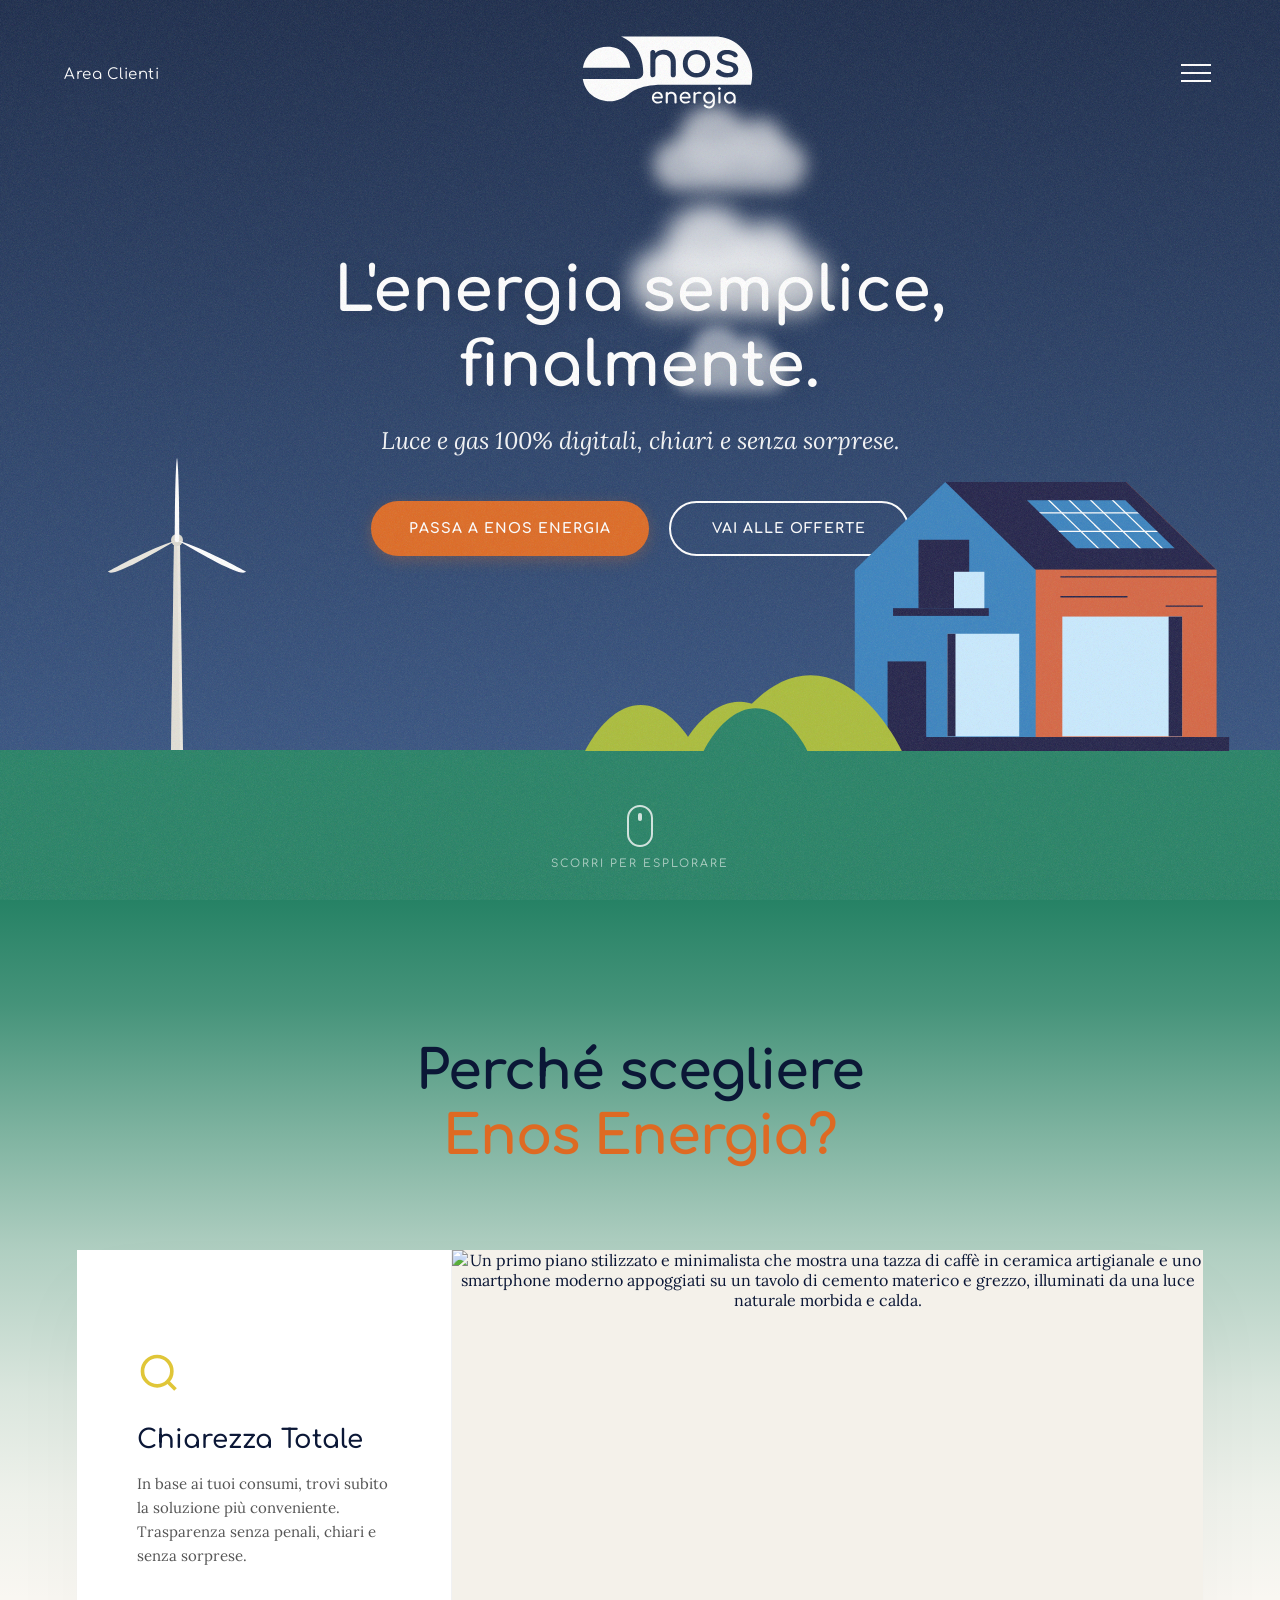
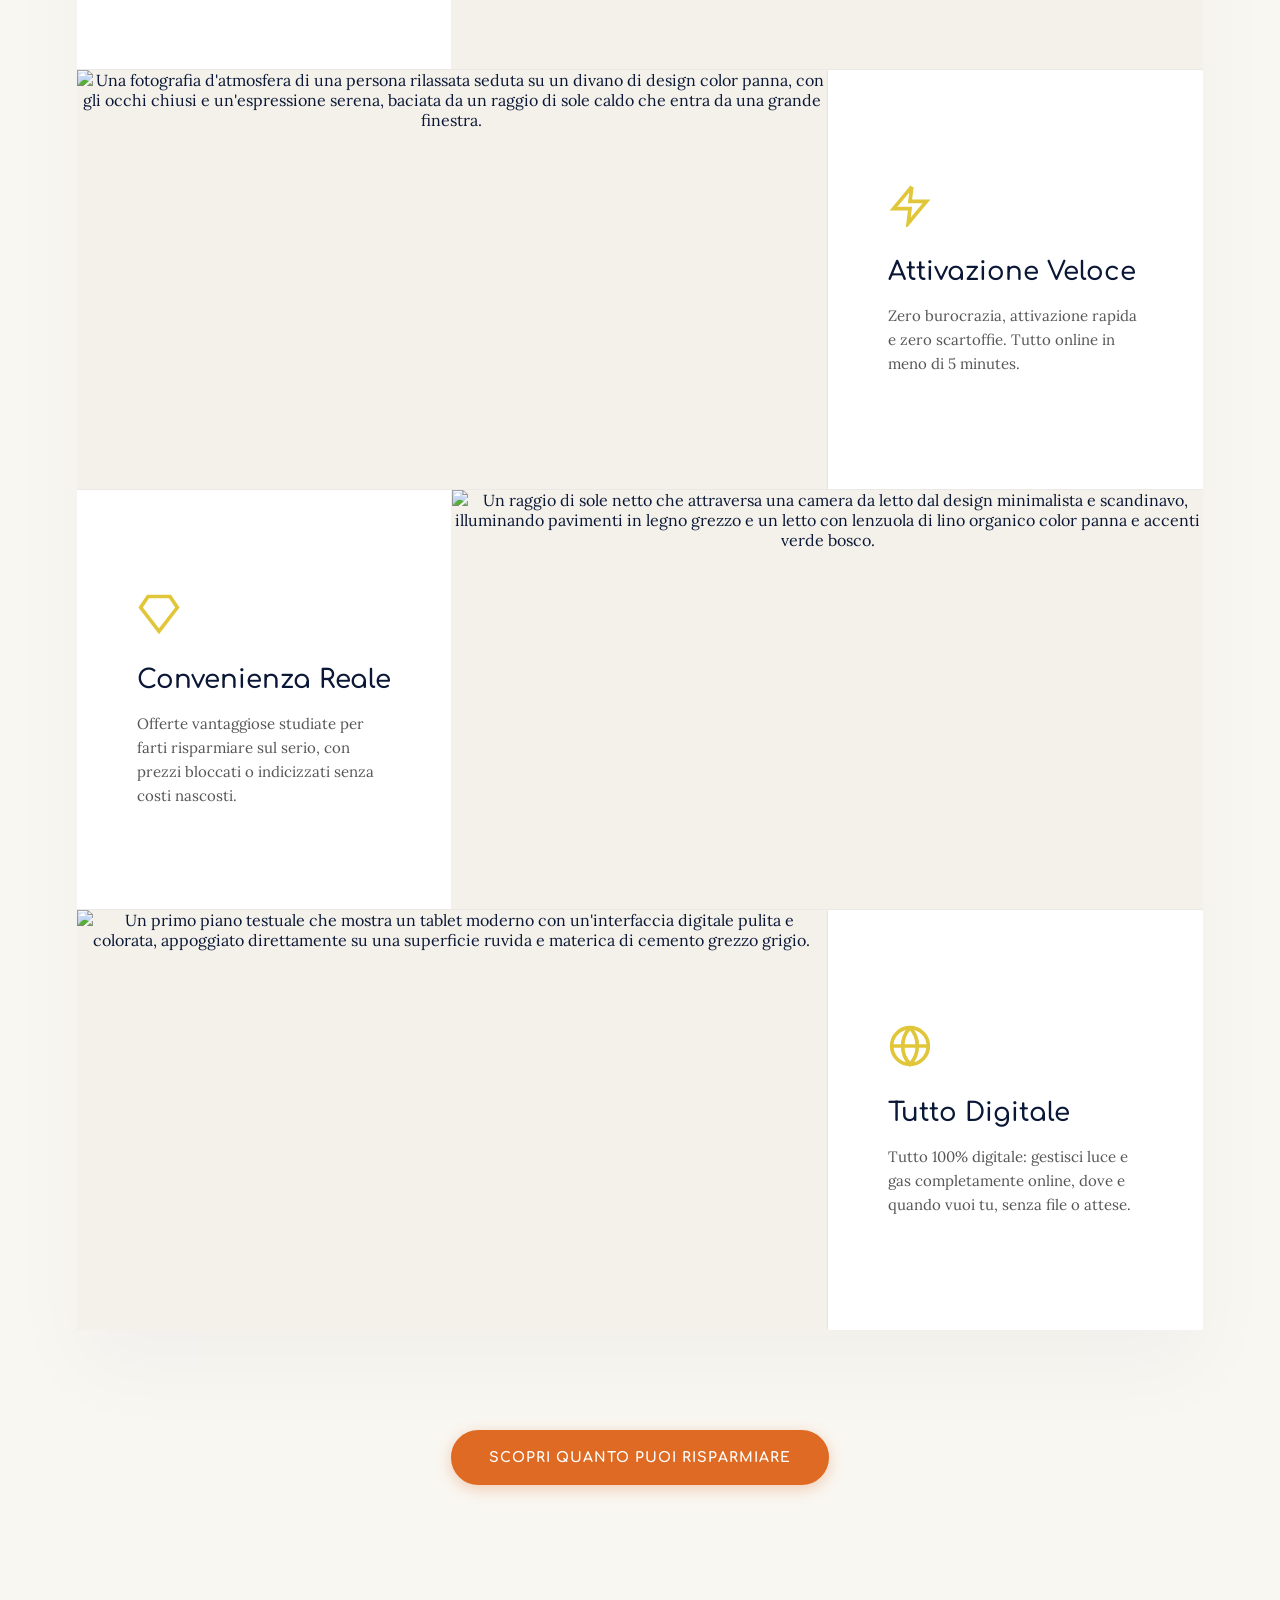
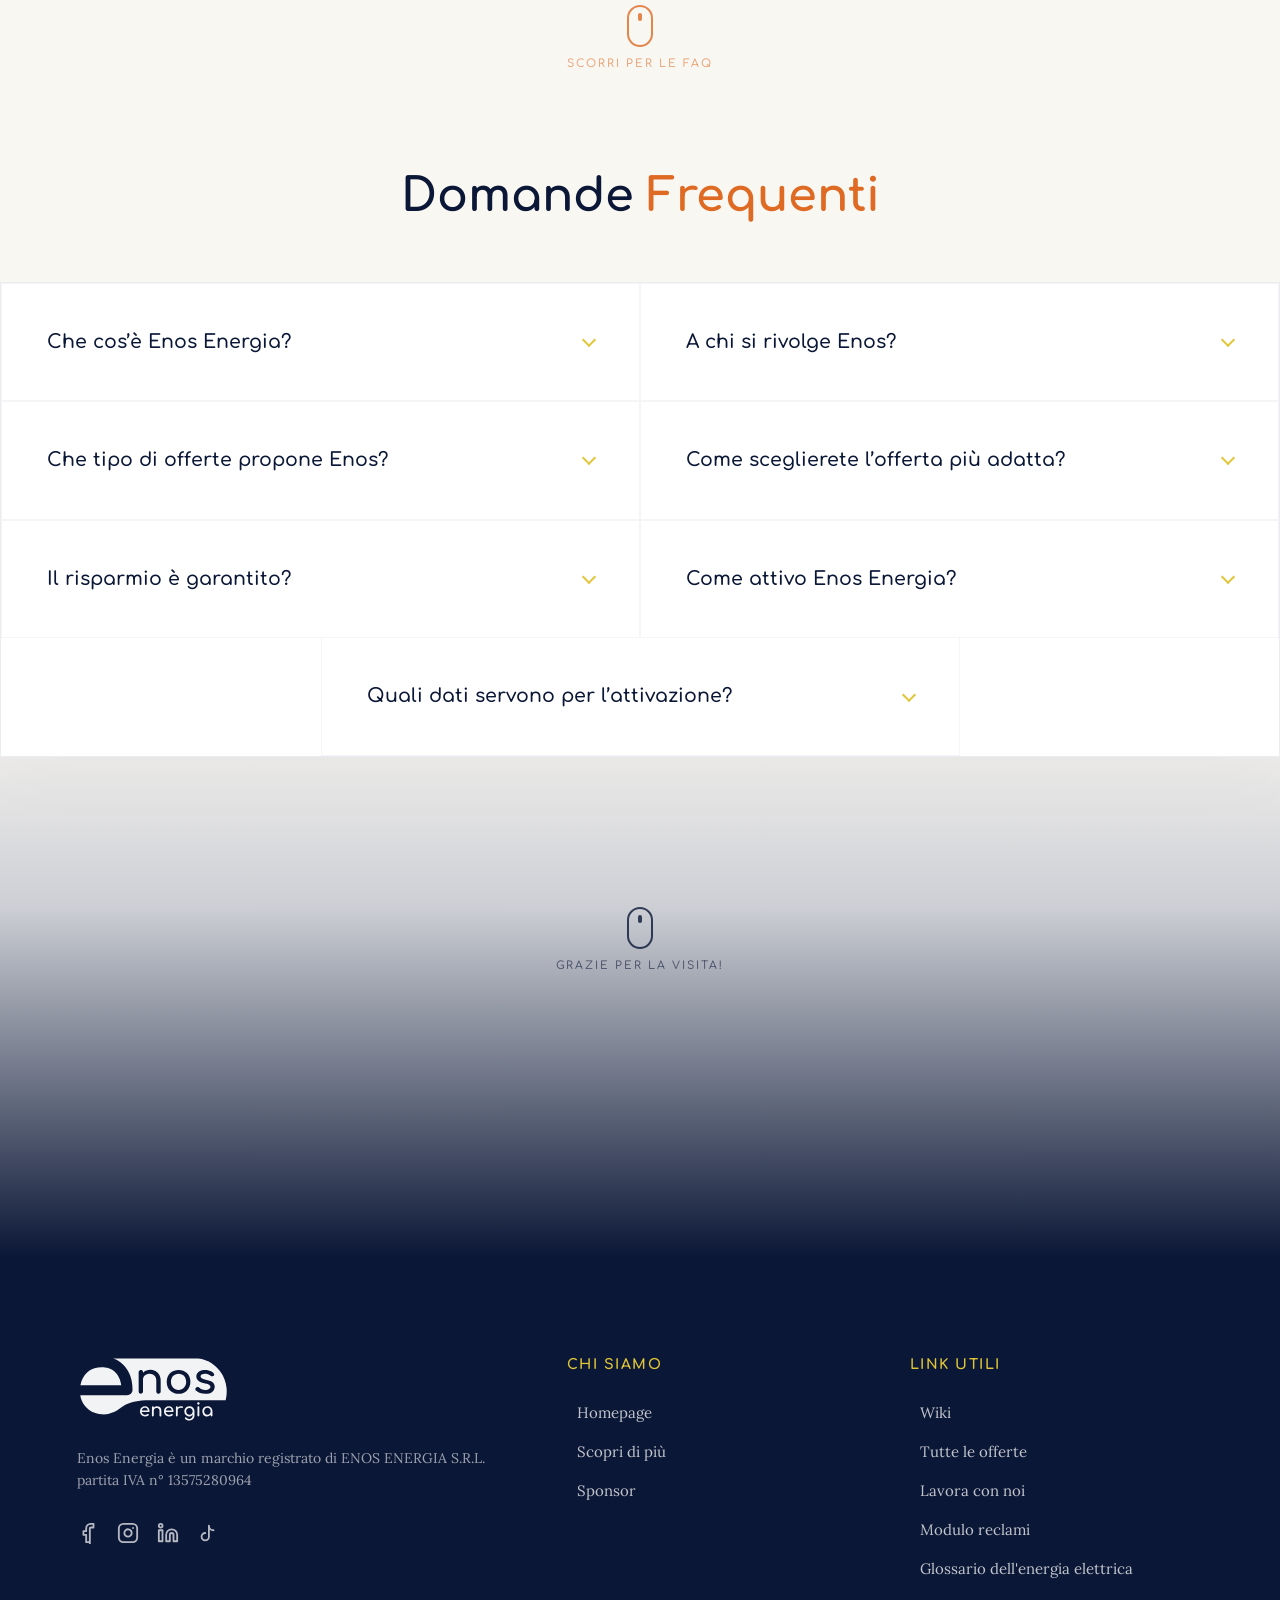
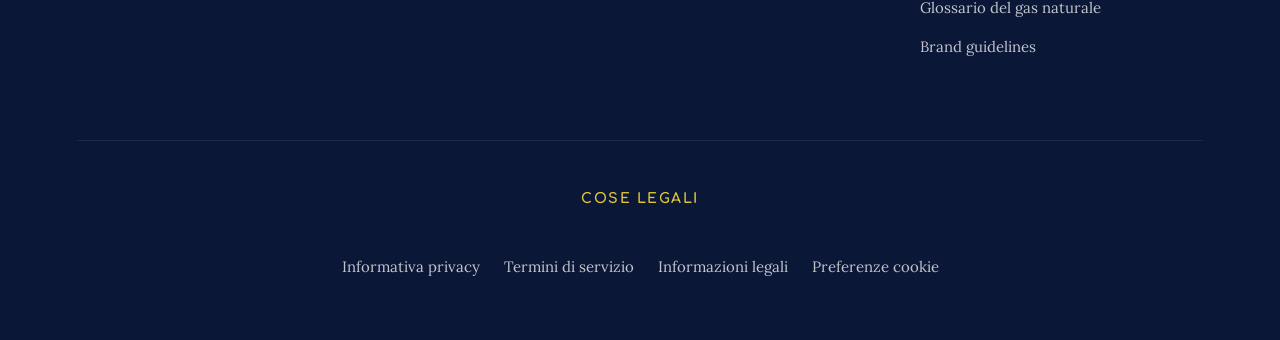
==== index.html @ d1c844a3 "Add files via upload" ====
<!DOCTYPE html>
<html lang="it">
<head>
    <meta charset="UTF-8">
    <meta name="viewport" content="width=device-width, initial-scale=1.0">
    <title>Enos Energia - Premium Redesign</title>
    <link rel="preconnect" href="https://fonts.googleapis.com">
    <link rel="preconnect" href="https://fonts.gstatic.com" crossorigin>
    <link href="https://fonts.googleapis.com/css2?family=Comfortaa:wght@400;600;700&family=Lora:ital,wght@0,400;0,500;1,400&display=swap" rel="stylesheet">
    <link rel="stylesheet" href="style.css">
</head>
<body class="is-loading">

    <div class="noise-overlay"></div>

    <div id="preloader" class="preloader-container">
        <div class="preloader-content">
            <img src="img/logo_enos.svg" alt="Enos Energia" class="preloader-logo">
            
            <div class="battery-icon">
                <div class="battery-level"></div>
            </div>
        </div>
    </div>

    <header class="main-header">
        <div class="header-left">
            <a href="#" class="area-clienti-link hover-line">Area Clienti</a>
        </div>
        
        <div class="header-center">
            <img src="img/logo_enos.svg" alt="Enos Energia" class="logo-svg">
        </div>
        
        <div class="header-right">
            <button id="open-menu-btn" class="hamburger-menu" aria-label="Apri menu">
                <span class="bar"></span>
                <span class="bar"></span>
                <span class="bar"></span>
            </button>
        </div>
    </header>

    <section class="hero-section">
    <div class="sky-background"></div>
    
    <div class="sun"></div>

    <div class="moon"></div>
    
    <div class="stars-container">
        <div class="star star-fast" style="top:12%; left:18%"></div>
        <div class="star star-slow" style="top:28%; left:45%"></div>
        <div class="star star-fast" style="top:15%; left:78%">
            <div class="star-glow"></div>
        </div>
        <div class="star style-slow" style="top:38%; left:12%"></div>
        <div class="star star-fast" style="top:22%; left:65%"></div>
        <div class="star star-slow" style="top:10%; left:88%"></div>
    </div>

    <div class="clouds-container">
        <div class="cloud cloud-1"></div>
        <div class="cloud cloud-2"></div>
        <div class="cloud cloud-3"></div>
    </div>

    <div class="hero-content">
        <h1>L'energia semplice,<br>finalmente.</h1>
        <p>Luce e gas 100% digitali, chiari e senza sorprese.</p>
        <div class="hero-cta-group">
            <a href="#passa" class="btn-cta btn-solid btn-glow">Passa a Enos energia</a>
            <a href="#offerte" class="btn-cta btn-outline">Vai alle offerte</a>
        </div>
    </div>

    <div class="wind-turbine-container">
        <svg class="wind-turbine" viewBox="0 0 100 200" xmlns="http://www.w3.org/2000/svg">
            <path d="M46 200 L48 60 L52 60 L54 200 Z" fill="#EBE8E0" />
            <path d="M48 60 L50 60 L52 200 L46 200 Z" fill="#DCD9D0" opacity="0.5" /> <circle class="turbine-light" cx="50" cy="58" r="1.5" />

            <g class="turbine-blades">
                <circle cx="50" cy="60" r="4" fill="#DCD9D0" />
                
                <path d="M48.5 60 C48.5 35, 49 10, 50 5 C51 10, 51.5 35, 51.5 60 Z" fill="#FFFFFF" />
                <path d="M50 60 C71.5 72.5, 93.5 85, 96 81 C92 79, 70 66.5, 50 60 Z" fill="#FFFFFF" />
                <path d="M50 60 C28.5 72.5, 6.5 85, 4 81 C8 79, 30 66.5, 50 60 Z" fill="#EBE8E0" /> <circle cx="50" cy="60" r="1.5" fill="#FFFFFF" />
            </g>
        </svg>
    </div>

    <div class="hero-house-container">
        <svg id="OBJECTS" class="hero-house" xmlns="http://www.w3.org/2000/svg" xmlns:xlink="http://www.w3.org/1999/xlink" version="1.1" viewBox="0 0 625.4 261.97">
            <defs>
            <style>
            .st0 {
                fill: #268265;
            }

            .st1 {
                stroke: #222249;
            }

            .st1, .st2 {
                fill: none;
                stroke-miterlimit: 10;
                stroke-width: 1.32px;
            }

            .st3 {
                fill: #d66643;
            }

            .st4 {
                fill: #3a83bf;
            }

            .st5 {
                clip-path: url(#clippath-1);
            }

            .st6 {
                fill: #abbd3a;
            }

            .st2 {
                stroke: #fff;
            }

            .st7 {
                fill: #222249;
            }

            .st8 {
                fill: #caebff;
            }

            .st9 {
                clip-path: url(#clippath);
            }
            </style>
            <clipPath id="clippath">
            <polygon class="st3" points="525.05 1.09 349.51 1.09 349.51 261.97 437.28 261.97 525.05 261.97 612.82 261.97 612.82 86.43 525.05 1.09"/>
            </clipPath>
            <clipPath id="clippath-1">
            <polygon class="st4" points="524.32 18.76 544.13 38.02 572.07 65.19 476.58 65.19 428.83 18.76 524.32 18.76"/>
            </clipPath>
        </defs>
        <g>
            <g>
            <polygon class="st3" points="525.05 1.09 349.51 1.09 349.51 261.97 437.28 261.97 525.05 261.97 612.82 261.97 612.82 86.43 525.05 1.09"/>
            <g class="st9">
                <rect class="st7" x="321.39" y="-44.34" width="319.55" height="130.27"/>
            </g>
            </g>
            <polygon class="st4" points="261.74 261.97 437.28 261.97 437.28 86.43 349.51 1.09 261.74 86.43 261.74 261.97"/>
            <g>
            <polygon class="st4" points="524.32 18.76 544.13 38.02 572.07 65.19 476.58 65.19 428.83 18.76 524.32 18.76"/>
            <g class="st5">
                <polyline class="st2" points="445.48 14.2 469.17 37.24 502.61 69.75"/>
                <polyline class="st2" points="465.39 14.2 489.09 37.24 522.52 69.75"/>
                <polyline class="st2" points="486.21 14.2 509.91 37.24 543.35 69.75"/>
                <polyline class="st2" points="507.43 14.2 531.13 37.24 564.56 69.75"/>
                <line class="st2" x1="545.2" y1="30.91" x2="425.59" y2="30.91"/>
                <line class="st2" x1="570.42" y1="48.89" x2="450.8" y2="48.89"/>
            </g>
            </g>
            <g>
            <rect class="st8 house-window" x="463.12" y="131.53" width="116.26" height="116.26"/>
            <rect class="st7" x="566.28" y="131.53" width="13.1" height="116.26"/>
            </g>
            <g>
            <rect class="st8 house-window" x="351.61" y="148.21" width="69.7" height="99.58"/>
            <rect class="st7" x="351.61" y="148.21" width="7.85" height="99.58"/>
            </g>
            <rect class="st7" x="293.59" y="175.04" width="37.44" height="86.93"/>
            <rect class="st7" x="234.86" y="248.41" width="390.14" height="13.56"/>
            <g>
            <rect class="st7" x="298.9" y="123.39" width="92.87" height="7.5"/>
            <rect class="st7" x="323.58" y="57.02" width="49.19" height="66.37"/>
            <rect class="st8 house-window" x="358.03" y="88.09" width="29.47" height="35.31"/>
            </g>
            <line class="st1" x1="461.29" y1="93.07" x2="612.82" y2="93.07"/>
            <line class="st1" x1="461.29" y1="112.3" x2="526.35" y2="112.3"/>
            <line class="st1" x1="563.36" y1="121.46" x2="599.66" y2="121.46"/>
        </g>
        <g>
            <path class="st6" d="M107.98,261.96s-20.75-44.55-53.88-44.55S0,261.97,0,261.97h107.98Z"/>
            <path class="st6" d="M207.52,261.96s-22.21-47.7-57.69-47.7-57.92,47.71-57.92,47.71h115.61Z"/>
            <path class="st6" d="M307.39,261.96s-34.18-73.39-88.76-73.39-89.12,73.4-89.12,73.4h177.88Z"/>
            <path class="st0" d="M215.77,261.96s-19.35-41.54-50.24-41.54-50.45,41.55-50.45,41.55h100.69Z"/>
        </g>
        </svg>
    </div>

    <div class="hero-green-floor">
        <div class="scroll-indicator-wrapper">
            <div class="scroll-mouse">
                <div class="scroll-wheel"></div>
            </div>
            <span class="scroll-text">Scorri per esplorare</span>
        </div>
    </div>

</section>

<section class="why-enos-section">
    <div class="fade-bg-top"></div>

    <div class="why-enos-header">
        <h2>Perché scegliere <br> <span>Enos Energia?</span></h2>
    </div>

    <div class="why-grid-wide">
        <div class="bento-row reveal-item">
            <div class="bento-card bento-text size-1rd">
                <div class="bento-icon">
                    <svg viewBox="0 0 24 24" fill="none" stroke="currentColor" stroke-width="2"><circle cx="11" cy="11" r="8"></circle><line x1="21" y1="21" x2="16.65" y2="16.65"></line></svg>
                </div>
                <h3>Chiarezza Totale</h3>
                <p>In base ai tuoi consumi, trovi subito la soluzione più conveniente. Trasparenza senza penali, chiari e senza sorprese.</p>
            </div>
            <div class="bento-card bento-image size-2rd">
                <div class="bento-img-wrapper">
                    <img src="img/foto-1.webp" alt="Un primo piano stilizzato e minimalista che mostra una tazza di caffè in ceramica artigianale e uno smartphone moderno appoggiati su un tavolo di cemento materico e grezzo, illuminati da una luce naturale morbida e calda." loading="lazy">
                </div>
            </div>
        </div>

        <div class="bento-row reveal-item">
            <div class="bento-card bento-image size-2rd">
                <div class="bento-img-wrapper">
                    <img src="img/foto-2.webp" alt="Una fotografia d'atmosfera di una persona rilassata seduta su un divano di design color panna, con gli occhi chiusi e un'espressione serena, baciata da un raggio di sole caldo che entra da una grande finestra." loading="lazy">
                </div>
            </div>
            <div class="bento-card bento-text size-1rd">
                <div class="bento-icon">
                    <svg viewBox="0 0 24 24" fill="none" stroke="currentColor" stroke-width="2"><polyline points="13 2 3 14 12 14 11 22 21 10 12 10 13 2"></polyline></svg>
                </div>
                <h3>Attivazione Veloce</h3>
                <p>Zero burocrazia, attivazione rapida e zero scartoffie. Tutto online in meno di 5 minutes.</p>
            </div>
        </div>

        <div class="bento-row reveal-item">
            <div class="bento-card bento-text size-1rd">
                <div class="bento-icon">
                    <svg viewBox="0 0 24 24" fill="none" stroke="currentColor" stroke-width="2"><path d="M6 3h12l4 6-10 13L2 9z"></path></svg>
                </div>
                <h3>Convenienza Reale</h3>
                <p>Offerte vantaggiose studiate per farti risparmiare sul serio, con prezzi bloccati o indicizzati senza costi nascosti.</p>
            </div>
            <div class="bento-card bento-image size-2rd">
                <div class="bento-img-wrapper">
                    <img src="img/foto-3.webp" alt="Un raggio di sole netto che attraversa una camera da letto dal design minimalista e scandinavo, illuminando pavimenti in legno grezzo e un letto con lenzuola di lino organico color panna e accenti verde bosco." loading="lazy">
                </div>
            </div>
        </div>

        <div class="bento-row reveal-item">
            <div class="bento-card bento-image size-2rd">
                <div class="bento-img-wrapper">
                    <img src="img/foto-4.webp" alt="Un primo piano testuale che mostra un tablet moderno con un'interfaccia digitale pulita e colorata, appoggiato direttamente su una superficie ruvida e materica di cemento grezzo grigio." loading="lazy">
                </div>
            </div>
            <div class="bento-card bento-text size-1rd">
                <div class="bento-icon">
                    <svg viewBox="0 0 24 24" fill="none" stroke="currentColor" stroke-width="2"><circle cx="12" cy="12" r="10"></circle><path d="M12 2a14.5 14.5 0 0 0 0 20 14.5 14.5 0 0 0 0-20"></path><line x1="2" y1="12" x2="22" y2="12"></line></svg>
                </div>
                <h3>Tutto Digitale</h3>
                <p>Tutto 100% digitale: gestisci luce e gas completamente online, dove e quando vuoi tu, senza file o attese.</p>
            </div>
        </div>
    </div>

    <div class="why-footer-cta animate-premium-glow-trigger">
        <div class="cta-content">
            <a href="#preventivo" class="btn-cta btn-solid btn-glow">Scopri quanto puoi risparmiare</a>
        </div>
    </div>

</section>

<section class="faq-section-wrapper">

    <div class="scroll-indicator-wrapper">
        <div class="scroll-mouse">
            <div class="scroll-wheel"></div>
        </div>
        <span class="scroll-text">Scorri per le FAQ</span>
    </div>

    <div class="fade-bg-bottom"></div>
    
    <div class="faq-header">
        <h2>Domande <span>Frequenti</span></h2>
    </div>

    <div class="faq-grid">
        
        <div class="faq-card">
            <button class="faq-trigger">Che cos’è Enos Energia?</button>
            <div class="faq-content">
                <p>Enos Energia è un fornitore di energia elettrica e gas naturale pensato per offrire un’esperienza semplice, digitale e trasparente, dall’attivazione alla bolletta.</p>
            </div>
        </div>

        <div class="faq-card">
            <button class="faq-trigger">A chi si rivolge Enos?</button>
            <div class="faq-content">
                <p>Enos è pensato per chi cerca un fornitore chiaro e accessibile, senza complessità inutili e con costi sempre comprensibili.</p>
            </div>
        </div>

        <div class="faq-card">
            <button class="faq-trigger">Che tipo di offerte propone Enos?</button>
            <div class="faq-content">
                <p>Proponiamo offerte luce e gas con condizioni chiare e senza costi nascosti, pensate per aiutarti a gestire meglio i consumi.</p>
            </div>
        </div>

        <div class="faq-card">
            <button class="faq-trigger">Come sceglierete l’offerta più adatta?</button>
            <div class="faq-content">
                <p>In base alle informazioni che inserisci e ai tuoi consumi, ti mostriamo in modo guidato l’offerta più adatta alle tue esigenze.</p>
            </div>
        </div>

        <div class="faq-card">
            <button class="faq-trigger">Il risparmio è garantito?</button>
            <div class="faq-content">
                <p>Il risparmio dipende dai consumi e dall’offerta scelta. Il nostro impegno è offrire tariffe competitive e costi sempre trasparenti.</p>
            </div>
        </div>

        <div class="faq-card">
            <button class="faq-trigger">Come attivo Enos Energia?</button>
            <div class="faq-content">
                <p>Puoi attivare Enos online in pochi passaggi: inserisci i dati essenziali, confermi l’offerta e al resto pensiamo noi.</p>
            </div>
        </div>

        <div class="faq-card">
            <button class="faq-trigger">Quali dati servono per l’attivazione?</button>
            <div class="faq-content">
                <p>Ti chiediamo solo poche informazioni presenti nella bolletta, necessarie per completare l’attivazione in modo corretto.</p>
            </div>
        </div>

    </div>

    <div class="pre-footer">
        <div class="scroll-indicator-wrapper">
            <div class="scroll-mouse">
                <div class="scroll-wheel"></div>
            </div>
            <span class="scroll-text">Grazie per la visita!</span>
        </div>
    </div>

</section>

<footer class="footer">

    <div class="footer-container">
        
        <div class="footer-top-row">
            
            <div class="footer-brand-col">
                <img src="img/logo_enos.svg" alt="Enos Energia" class="footer-logo-white">
                <p class="footer-brand-text">
                    Enos Energia è un marchio registrato di ENOS ENERGIA S.R.L.<br>
                    partita IVA n° 13575280964
                </p>
                <div class="footer-socials">
                    <a href="#" class="social-icon-link" aria-label="Facebook">
                        <svg viewBox="0 0 24 24" fill="none" stroke="currentColor" stroke-width="2" stroke-linecap="round" stroke-linejoin="round"><path d="M18 2h-3a5 5 0 0 0-5 5v3H7v4h3v8h4v8h3l1-4h-4V7a1 1 0 0 1 1-1h3z"></path></svg>
                    </a>
                    <a href="#" class="social-icon-link" aria-label="Instagram">
                        <svg viewBox="0 0 24 24" fill="none" stroke="currentColor" stroke-width="2" stroke-linecap="round" stroke-linejoin="round"><rect x="2" y="2" width="20" height="20" rx="5" ry="5"></rect><path d="M16 11.37A4 4 0 1 1 12.63 8 4 4 0 0 1 16 11.37z"></path><line x1="17.5" y1="6.5" x2="17.51" y2="6.5"></line></svg>
                    </a>
                    <a href="#" class="social-icon-link" aria-label="LinkedIn">
                        <svg viewBox="0 0 24 24" fill="none" stroke="currentColor" stroke-width="2" stroke-linecap="round" stroke-linejoin="round"><path d="M16 8a6 6 0 0 1 6 6v7h-4v-7a2 2 0 0 0-2-2 2 2 0 0 0-2 2v7h-4v-7a6 6 0 0 1 6-6z"></path><rect x="2" y="9" width="4" height="12"></rect><circle cx="4" cy="4" r="2"></circle></svg>
                    </a>
                    <a href="#" class="social-icon-link" aria-label="TikTok">
                        <svg viewBox="0 0 24 24" fill="none" stroke="currentColor" stroke-width="2" stroke-linecap="round" stroke-linejoin="round"><path d="M9 12a4 4 0 1 0 4 4V4a5 5 0 0 0 5 5"></path></svg>
                    </a>
                </div>
            </div>
            
            <div class="footer-nav-col">
                <h4 class="footer-heading">Chi siamo</h4>
                <ul class="footer-links-list">
                    <li><a href="#" class="footer-nav-link">Homepage</a></li>
                    <li><a href="#" class="footer-nav-link">Scopri di più</a></li>
                    <li><a href="#sponsor" class="footer-nav-link">Sponsor</a></li>
                </ul>
            </div>

            <div class="footer-nav-col">
                <h4 class="footer-heading">Link utili</h4>
                <ul class="footer-links-list">
                    <li><a href="#wiki" class="footer-nav-link">Wiki</a></li>
                    <li><a href="#offerte" class="footer-nav-link">Tutte le offerte</a></li>
                    <li><a href="#lavora-con-noi" class="footer-nav-link">Lavora con noi</a></li>
                    <li><a href="#reclami" class="footer-nav-link">Modulo reclami</a></li>
                    <li><a href="#glossario-luce" class="footer-nav-link">Glossario dell'energia elettrica</a></li>
                    <li><a href="#glossario-gas" class="footer-nav-link">Glossario del gas naturale</a></li>
                    <li><a href="#brand-guidelines" class="footer-nav-link">Brand guidelines</a></li>
                </ul>
            </div>

        </div>
        
        <div class="footer-bottom-row">
            <div class="footer-legal-col">
                <h4 class="footer-heading">Cose legali</h4>
                <div class="footer-legal-links">
                    <a href="#privacy" class="footer-nav-link">Informativa privacy</a>
                    <a href="#termini" class="footer-nav-link">Termini di servizio</a>
                    <a href="#legali" class="footer-nav-link">Informazioni legali</a>
                    <a href="#cookie" class="footer-nav-link">Preferenze cookie</a>
                </div>
            </div>
        </div>

    </div>
</footer>

<script>
    // =========================================
    // 1. LOGICA PRELOADER
    // =========================================
    window.addEventListener("load", function() {
        setTimeout(function() {
            const preloader = document.getElementById("preloader");
            
            if (preloader) {
                preloader.classList.add("preloader-hidden");
                
                setTimeout(function() {
                    preloader.style.display = "none";
                    
                    const overlayMenu = document.getElementById("fullscreen-menu");
                    if (!overlayMenu.classList.contains("active")) {
                        document.body.classList.remove("is-loading");
                        document.body.style.overflow = "auto";
                    }
                }, 800); 
            }
        }, 1500); 
    });

    // =========================================
    // 2. LOGICA MENU HAMBURGER E OVERLAY
    // =========================================
    document.addEventListener("DOMContentLoaded", function() {
        const openBtn = document.getElementById("open-menu-btn");
        const closeBtn = document.getElementById("close-menu-btn");
        const overlayMenu = document.getElementById("fullscreen-menu");

        if (openBtn && closeBtn && overlayMenu) {
            openBtn.addEventListener("click", function() {
                overlayMenu.classList.add("active");
                document.body.style.overflow = "hidden";
            });

            closeBtn.addEventListener("click", function() {
                overlayMenu.classList.remove("active");
                document.body.style.overflow = "auto";
            });
        }
    });

// =========================================
// 3. LOGICA CUSTOM CURSOR
// =========================================
document.addEventListener("DOMContentLoaded", function() {
    const cursor = document.getElementById("custom-cursor");
    
    if (cursor) {
        document.addEventListener("mousemove", function(e) {
            if (document.body.classList.contains("is-loading")) {
                cursor.style.opacity = "0";
                return;
            }

            cursor.style.left = e.clientX + "px";
            cursor.style.top = e.clientY + "px";
            
            if (e.clientX >= window.innerWidth - 30) {
                cursor.style.opacity = "0";
                document.body.style.cursor = "auto";
            } else {
                cursor.style.opacity = "1";
                document.body.style.cursor = "none";
            }
        });
    }
});
// =========================================
// 4. SCROLL-TELLING INTERSECTION OBSERVER
// =========================================
document.addEventListener("DOMContentLoaded", function() {
    const revealRows = document.querySelectorAll('.reveal-item');
    
    const observerOptions = {
        root: null,
        rootMargin: "0px 0px -80px 0px", 
        threshold: 0.01
    };
    
    const rowObserver = new IntersectionObserver((entries, observer) => {
        entries.forEach(entry => {
            if (entry.isIntersecting) {
                entry.target.classList.add('is-visible');
                observer.unobserve(entry.target);
            }
        });
    }, observerOptions);
    
    revealRows.forEach(row => {
        rowObserver.observe(row);
    });
});

// =========================================
// 5. LOGICA INTERATTIVA FAQ BENTO SQUARES
// =========================================
document.addEventListener("DOMContentLoaded", function() {
    const faqCards = document.querySelectorAll('.faq-card');

    faqCards.forEach(card => {
        const trigger = card.querySelector('.faq-trigger');
        const content = card.querySelector('.faq-content');

        trigger.addEventListener('click', function() {
            const isActive = card.classList.contains('active');

            faqCards.forEach(otherCard => {
                if (otherCard !== card && otherCard.classList.contains('active')) {
                    otherCard.classList.remove('active');
                    otherCard.querySelector('.faq-content').style.maxHeight = null;
                }
            });

            if (isActive) {
                card.classList.remove('active');
                content.style.maxHeight = null;
            } else {
                card.classList.add('active');
                content.style.maxHeight = content.scrollHeight + "px";
            }
        });
    });
});

// =========================================
// 6. LOGICA STICKY MENU
// =========================================
document.addEventListener("DOMContentLoaded", function() {
    const header = document.querySelector('.main-header');
    const hero = document.querySelector('.hero-section');
    
    if (header && hero) {
        window.addEventListener('scroll', function() {
            const heroHeight = hero.offsetHeight;
            
            if (window.scrollY >= heroHeight) {
                header.classList.add('is-sticky');
            } else {
                header.classList.remove('is-sticky');
            }
        });
    }
});

</script>

<div id="fullscreen-menu" class="overlay-menu">
    <div class="overlay-header">
        <img src="img/logo_enos.svg" alt="Enos Energia" class="overlay-logo">
        <button id="close-menu-btn" class="close-btn" aria-label="Chiudi menu">&times;</button>
    </div>

    <div class="overlay-content">
        <div class="overlay-left">
            <nav class="main-nav">
                <a href="#chi-siamo" class="hover-line">Chi siamo</a>
                <a href="#contatti" class="hover-line">Contatti</a>
                <a href="#blog" class="hover-line">Blog</a>
                <a href="#area-clienti" class="hover-line">Area Clienti</a>
            </nav>
        </div>

        <div class="overlay-right">
            <nav class="secondary-nav">
                <a href="#sponsor" class="hover-line-right">Sponsor</a>
                <a href="#link-utili" class="hover-line-right">Link utili</a>
                <a href="#wiki" class="hover-line-right">Wiki</a>
                <a href="#offerte" class="hover-line-right">Tutte le offerte</a>
                <a href="#lavora-con-noi" class="hover-line-right">Lavora con noi</a>
                <a href="#reclami" class="hover-line-right">Modulo reclami</a>
                <a href="#glossario-luce" class="hover-line-right">Glossario energia elettrica</a>
                <a href="#glossario-gas" class="hover-line-right">Glossario gas naturale</a>
                <a href="#brand-guidelines" class="hover-line-right">Brand guidelines</a>
            </nav>
        </div>
    </div>

    <div class="overlay-footer">
        <div class="hero-cta-group">
            <a href="#passa" class="btn-cta btn-solid btn-glow">Passa a Enos energia</a>
            <a href="#offerte" class="btn-cta btn-outline">Vai alle offerte</a>
        </div>
    </div>
</div>

<div id="custom-cursor"></div>

</body>
</html>
---- style.css ----
/* =========================================
   VARIABILI E RESET
   ========================================= */
:root {
    --bg-cream: #F9F7F2;
    --brand-green: #268265;
    --premium-navy: #0B1736;
    --premium-orange: #DE6A23; /* Usato per il tasto solido ad alta attenzione */
    --premium-gold: #E0C638;
    --white: #FFFFFF;
    
    /* Nuova impostazione tipografica intelligente */
    --font-heading: 'Comfortaa', sans-serif;
    --font-body: 'Lora', serif;
}

* {
    margin: 0;
    padding: 0;
    box-sizing: border-box;
}

body {
    font-family: var(--font-body);
    background-color: var(--bg-cream);
    color: var(--premium-navy);
    -webkit-font-smoothing: antialiased;
}

/* =========================================
   HEADER OVERLAY
   ========================================= */

.main-header {
    position: absolute;
    top: 0;
    left: 0;
    width: 100%;
    padding: 35px 5%;
    display: flex;
    justify-content: space-between;
    align-items: center;
    z-index: 100;
    transition: padding 0.3s ease, background-color 0.3s ease;
}

.main-header.is-sticky {
    position: fixed;
    top: 0;
    left: 0;
    width: 100%;
    padding: 18px 5%;
    background-color: rgba(11, 23, 54, 0.75);
    backdrop-filter: blur(12px);
    -webkit-backdrop-filter: blur(12px);
    border-bottom: 1px solid var(--premium-gold); 
    box-shadow: 0 10px 30px rgba(11, 23, 54, 0.25);
    z-index: 150;
    animation: headerSlideDown 0.4s cubic-bezier(0.25, 0.8, 0.25, 1) forwards;
}

.is-sticky .logo-svg{
    height: 40px;
}

@keyframes headerSlideDown {
    from { transform: translateY(-100%); }
    to { transform: translateY(0); }
}

.area-clienti-link {
    font-family: var(--font-heading);
    color: var(--white);
    text-decoration: none;
    font-size: 15px;
    font-weight: 400;
    letter-spacing: 0.5px;
    position: relative;
    padding-bottom: 5px;
}

.hover-line::after {
    content: '';
    position: absolute;
    width: 0;
    height: 1px;
    bottom: 0;
    left: 0;
    background-color: var(--premium-gold);
    transition: width 0.3s ease-in-out;
}

.hover-line:hover::after {
    width: 100%;
}

.logo-svg {
    height: 75px;
    width: auto;
    display: block;
}

.hamburger-menu {
    background: transparent;
    border: none;
    cursor: pointer;
    display: flex;
    flex-direction: column;
    gap: 6px;
    padding: 5px;
}

.hamburger-menu .bar {
    width: 30px;
    height: 2px;
    background-color: var(--white);
    transition: all 0.3s ease;
}

.hamburger-menu:hover .bar {
    background-color: var(--premium-gold);
}

/* =========================================
   HERO SECTION
   ========================================= */
.hero-section {
    position: relative;
    width: 100%;
    height: 100vh;
    display: flex;
    flex-direction: column;
    justify-content: center;
    align-items: center;
    overflow: hidden;
    background: linear-gradient(180deg, #1A2A4A 0%, #3B5A8A 100%); 
}

.hero-content {
    position: relative;
    z-index: 10;
    text-align: center;
    color: var(--white);
    max-width: 750px;
    padding: 0 20px;
    margin-top: -10vh;
}

.hero-content h1 {
    font-family: var(--font-heading);
    font-weight: 700;
    font-size: clamp(36px, 5vw, 62px);
    line-height: 1.2;
    margin-bottom: 22px;
    text-shadow: 0 4px 20px rgba(0,0,0,0.15);
}

.hero-content p {
    font-family: var(--font-body);
    font-style: italic;
    font-size: clamp(18px, 2vw, 24px);
    font-weight: 400;
    margin-bottom: 45px;
    opacity: 0.95;
}

/* =========================================
   GESTIONE DOPPIO PULSANTE (CTA GROUP)
   ========================================= */
.hero-cta-group {
    display: flex;
    gap: 20px;
    justify-content: center;
    align-items: center;
    flex-wrap: wrap;
}

.btn-cta {
    font-family: var(--font-heading);
    font-weight: 700;
    font-size: 14px;
    padding: 18px 36px;
    border-radius: 50px;
    text-decoration: none;
    text-transform: uppercase;
    letter-spacing: 1px;
    transition: all 0.3s cubic-bezier(0.25, 0.8, 0.25, 1);
    display: inline-block;
    text-align: center;
    min-width: 240px;
}

.btn-solid {
    background-color: var(--premium-orange);
    color: var(--white);
    border: 2px solid var(--premium-orange);
    box-shadow: 0 4px 15px rgba(222, 106, 35, 0.3);
}

.btn-solid:hover {
    background-color: transparent;
    color: var(--white);
    border-color: var(--white);
    box-shadow: none;
}

.btn-glow {
    animation: premiumGlow 3.5s infinite ease-in-out;
}

@keyframes premiumGlow {
    0% { box-shadow: 0 0 10px rgba(222, 106, 35, 0.3); transform: scale(1); }
    50% { box-shadow: 0 0 25px rgba(222, 106, 35, 0.6); transform: scale(1.03); }
    100% { box-shadow: 0 0 10px rgba(222, 106, 35, 0.3); transform: scale(1); }
}

/* Tasto 2: Solo Outline (Secondary) */
.btn-outline {
    background-color: transparent;
    color: var(--white);
    border: 2px solid var(--white);
    backdrop-filter: blur(5px);
}

.btn-outline:hover {
    background-color: var(--white);
    color: var(--premium-navy);
}

/* =========================================
   ASSETS E TRANSIZIONI
   ========================================= */
.hero-house {
    position: absolute;
    bottom: 150px;
    right: 6%;
    height: clamp(200px, 30vh, 320px);
    width: auto;
    z-index: 5;
}

.hero-green-floor {
    position: absolute;
    bottom: 0;
    left: 0;
    width: 100%;
    height: 150px;
    background-color: var(--brand-green);
    z-index: 2;
}

/* =========================================
   OVERLAY MENU FULLSCREEN (EFFETTO WOW)
   ========================================= */
.overlay-menu {
    position: fixed;
    top: 0;
    left: 0;
    width: 100%;
    height: 100vh;
    background-color: var(--premium-navy);
    color: var(--white);
    z-index: 1000;
    display: flex;
    flex-direction: column;
    padding: 35px 5%;
    visibility: hidden;
    clip-path: circle(0px at calc(100% - 5%) 50px);
    transition: clip-path 0.7s cubic-bezier(0.7, 0, 0.2, 1), visibility 0.7s;
}

.overlay-menu.active {
    visibility: visible;
    /* Si espande fino a coprire il 150% dello schermo per sicurezza */
    clip-path: circle(150% at calc(100% - 5%) 50px);
    transition: clip-path 0.7s cubic-bezier(0.7, 0, 0.2, 1);
}

.overlay-header {
    display: flex;
    justify-content: space-between;
    align-items: center;
    width: 100%;
    position: relative;
}

.overlay-logo {
    height: 75px;
    position: absolute;
    left: 50%;
    transform: translateX(-50%);
    opacity: 0;
    transition: opacity 0.5s ease 0.2s;
}

.overlay-menu.active .overlay-logo {
    opacity: 1;
}

.close-btn {
    background: transparent;
    border: none;
    color: var(--white);
    font-size: 45px;
    cursor: pointer;
    line-height: 1;
    margin-left: auto;
    transition: color 0.3s ease, transform 0.3s ease;
}

.close-btn:hover {
    color: var(--premium-gold);
    transform: rotate(90deg);
}

.overlay-content {
    flex-grow: 1;
    display: flex;
    justify-content: space-between;
    align-items: center;
    max-width: 1200px;
    margin: 0 auto;
    width: 100%;
    gap: 50px;
}

/* --- ANIMAZIONI A CASCATA (STAGGERED SLIDE UP) --- */
.main-nav a, 
.secondary-nav a, 
.overlay-footer { 
    opacity: 0;
    transform: translateY(40px);
    transition: opacity 0.4s ease, transform 0.4s cubic-bezier(0.25, 0.8, 0.25, 1);
}

.overlay-menu.active .main-nav a, 
.overlay-menu.active .secondary-nav a,
.overlay-menu.active .overlay-footer {
    opacity: 1;
    transform: translateY(0);
}

/* --- COLONNA SINISTRA E HOVER GIALLO --- */
.overlay-left { flex: 1; }

.main-nav {
    display: flex;
    flex-direction: column;
    gap: 30px;
}

.main-nav a {
    font-family: var(--font-heading);
    font-size: clamp(40px, 5vw, 64px);
    color: var(--white);
    text-decoration: none;
    font-weight: 700;
    width: fit-content;
}

.main-nav a:hover {
    color: var(--premium-gold);
    transform: translateX(15px) !important;
}

/* --- COLONNA DESTRA E HOVER LINEETTA --- */
.overlay-right {
    flex: 1;
    display: flex;
    justify-content: flex-end;
}

.secondary-nav {
    display: flex;
    flex-direction: column;
    gap: 15px;
    text-align: right;
}

.secondary-nav a {
    font-family: var(--font-body);
    font-size: 18px;
    color: rgba(255, 255, 255, 0.7);
    text-decoration: none;
    position: relative;
    padding-bottom: 5px;
    width: fit-content;
    margin-left: auto;
}

.hover-line-right::after {
    content: '';
    position: absolute;
    width: 0;
    height: 1px;
    bottom: 0;
    right: 0;
    background-color: var(--premium-gold);
    transition: width 0.3s ease-in-out;
}

.secondary-nav a:hover {
    color: var(--white);
}

.secondary-nav a:hover::after {
    width: 100%;
}

.overlay-footer {
    width: 100%;
    padding-bottom: 20px;
    display: flex;
    justify-content: center;
}

.overlay-footer .btn-cta:hover {
    transition: all 0.3s cubic-bezier(0.25, 0.8, 0.25, 1) !important;
    transition-delay: 0s !important;
}

/* --- DELAY DELLE ANIMAZIONI --- */
.overlay-menu.active .main-nav a:nth-child(1) { transition-delay: 0.3s; }
.overlay-menu.active .main-nav a:nth-child(2) { transition-delay: 0.4s; }
.overlay-menu.active .main-nav a:nth-child(3) { transition-delay: 0.5s; }
.overlay-menu.active .main-nav a:nth-child(4) { transition-delay: 0.6s; }

.overlay-menu.active .secondary-nav a:nth-child(1) { transition-delay: 0.4s; }
.overlay-menu.active .secondary-nav a:nth-child(2) { transition-delay: 0.45s; }
.overlay-menu.active .secondary-nav a:nth-child(3) { transition-delay: 0.5s; }
.overlay-menu.active .secondary-nav a:nth-child(4) { transition-delay: 0.55s; }
.overlay-menu.active .secondary-nav a:nth-child(5) { transition-delay: 0.6s; }
.overlay-menu.active .secondary-nav a:nth-child(6) { transition-delay: 0.65s; }
.overlay-menu.active .secondary-nav a:nth-child(7) { transition-delay: 0.7s; }
.overlay-menu.active .secondary-nav a:nth-child(8) { transition-delay: 0.75s; }
.overlay-menu.active .secondary-nav a:nth-child(9) { transition-delay: 0.8s; }
.overlay-menu.active .overlay-footer { transition-delay: 0.9s; }

/* =========================================
   PRELOADER E ANIMAZIONE BATTERIA
   ========================================= */
.preloader-container {
    position: fixed;
    top: 0;
    left: 0;
    width: 100%;
    height: 100vh;
    background-color: var(--premium-orange);
    z-index: 9999;
    display: flex;
    justify-content: center;
    align-items: center;
    transition: transform 0.8s cubic-bezier(0.7, 0, 0.2, 1), opacity 0.8s ease;
}

.preloader-content {
    display: flex;
    flex-direction: column;
    align-items: center;
    gap: 25px;
}

.preloader-logo {
    height: 45px;
    width: auto;
}

.battery-icon {
    width: 60px;
    height: 24px;
    border: 2px solid var(--white);
    border-radius: 4px;
    position: relative;
    padding: 2px;
}

.battery-icon::after {
    content: '';
    position: absolute;
    top: 50%;
    right: -6px;
    transform: translateY(-50%);
    width: 4px;
    height: 10px;
    background-color: var(--white);
    border-radius: 0 2px 2px 0;
}

.battery-level {
    height: 100%;
    background-color: var(--white);
    border-radius: 2px;
    width: 0%;
    animation: chargeBattery 1.5s ease-in-out forwards;
}

@keyframes chargeBattery {
    0% { width: 0%; opacity: 0.5; }
    20% { width: 20%; opacity: 1; }
    40% { width: 20%; }
    60% { width: 70%; }
    80% { width: 100%; }
    100% { width: 100%; }
}

.preloader-hidden {
    transform: translateY(-100%);
    opacity: 0;
    pointer-events: none;
}

/* =========================================================================
   SCROLLBAR CUSTOM
   ========================================================================= */

body.is-loading {
    overflow: hidden !important;
}

::-webkit-scrollbar {
    width: 20px;
}
::-webkit-scrollbar-track {
    background-color: #EBE8E0;
    border-left: 1px solid #DEDEDE;
}

::-webkit-scrollbar-thumb {
    background-color: var(--premium-orange);
    border-radius: 0px;
    border: 3px solid #EBE8E0; 
}

::-webkit-scrollbar-thumb:active {
    background-color: var(--premium-orange);
}

/* =========================================================================
   CUSTOM CURSOR PREMIUM
   ========================================================================= */
body {
    cursor: none;
}

@media (max-width: 768px) {
    body { cursor: auto; }
    #custom-cursor { display: none !important; }
}

#custom-cursor {
    width: 30px;
    height: 30px;
    border: 3px solid var(--premium-gold);
    border-radius: 50%;
    position: fixed;
    top: 0;
    left: 0;
    pointer-events: none;
    z-index: 10000;
    transform: translate(-50%, -50%);
    transition: width 0.2s ease, height 0.2s ease, background-color 0.2s ease;
}

#custom-cursor {
    width: 30px;
    height: 30px;
    border: 1px solid var(--premium-gold);
    border-radius: 50%;
    position: fixed;
    top: 0;
    left: 0;
    pointer-events: none;
    z-index: 10000;
    transform: translate(-50%, -50%);
    transition: width 0.2s ease, height 0.2s ease, background-color 0.2s ease, opacity 0.3s ease;
    opacity: 0;
}

body:not(.is-loading) #custom-cursor {}

body:has(a:hover, button:hover, .btn-cta:hover) #custom-cursor {
    width: 40px;
    height: 40px;
    background-color: rgba(224, 198, 56, 0.1);
    backdrop-filter: blur(2px);
}

/* =========================================================================
   NOISE OVERLAY DINAMICO PREMIUM
   ========================================================================= */

.noise-overlay {
    position: fixed;
    top: 0;
    left: 0;
    width: 100%;
    height: 100%;
    background-image: url("data:image/svg+xml,%3Csvg viewBox='0 0 1500 1500' xmlns='http://www.w3.org/2000/svg'%3E%3Cfilter id='hdNoise'%3E%3CfeTurbulence type='fractalNoise' baseFrequency='1.9' numOctaves='4' stitchTiles='stitch'/%3E%3C/filter%3E%3Crect width='100%25' height='100%25' filter='url(%23hdNoise)'/%3E%3C/svg%3E");
    opacity: 0.15; 
    pointer-events: none; 
    z-index: 9998; 
}

/* =========================================================================
   ANIMAZIONE DAY-TO-NIGHT (15s Loop)
   ========================================================================= */

:root {
    --dawn: #ff9d6c;
    --day: #4fa9ff;
    --sunset: #DE6A23;
    --night: #060b19;
}

.sky-background {
    position: absolute;
    inset: 0;
    animation: skyCycle 15s infinite linear;
    z-index: 1;
}

@keyframes skyCycle {
    0% { background-color: var(--dawn); }
    15% { background-color: var(--day); }
    45% { background-color: var(--day); }
    55% { background-color: #fca34d; } 
    68% { background-color: var(--sunset); } 
    75%, 93% { background-color: var(--night); }
    100% { background-color: var(--dawn); }
}

.sun {
    position: absolute;
    width: 80px;
    height: 80px;
    background: #ffce54;
    border-radius: 50%;
    box-shadow: 0 0 40px #ffce54;
    z-index: 2;
    bottom: -100px;
    left: 10%;
    animation: sunPath 15s infinite linear;
}

@keyframes sunPath {
    0% { transform: translate(0vw, 0vh); opacity: 1; }
    5% { transform: translate(5vw, -18vh); opacity: 1; }
    10% { transform: translate(11vw, -34vh); opacity: 1; }
    15% { transform: translate(17vw, -48vh); opacity: 1; }
    20% { transform: translate(23vw, -59vh); opacity: 1; }
    25% { transform: translate(30vw, -68vh); opacity: 1; }
    30% { transform: translate(36vw, -73vh); opacity: 1; }
    35% { transform: translate(43vw, -75vh); opacity: 1; }
    40% { transform: translate(50vw, -73vh); opacity: 1; }
    45% { transform: translate(56vw, -68vh); opacity: 1; }
    50% { transform: translate(63vw, -59vh); opacity: 1; }
    55% { transform: translate(69vw, -48vh); opacity: 1; }
    60% { transform: translate(75vw, -34vh); opacity: 1; }
    65% { transform: translate(81vw, -18vh); opacity: 1; }
    70% { transform: translate(86vw, 5vh); opacity: 1; }
    72%, 100% { transform: translate(86vw, 30vh); opacity: 0; }
}

.moon {
    position: absolute;
    width: 60px;
    height: 60px;
    background: #fdfdfd;
    border-radius: 50%;
    box-shadow: 0 0 20px #ffffff;
    z-index: 2;
    top: 15%;
    right: 15%;
    opacity: 0;
    animation: moonFade 15s infinite linear;
}

.stars-container {
    position: absolute;
    inset: 0;
    z-index: 1;
    opacity: 0;
    animation: moonFade 15s infinite linear;
}

.star {
    position: absolute;
    width: 3px;
    height: 3px;
    background: #ffffff;
    border-radius: 50%;
    box-shadow: 0 0 6px #ffffff;
}

.star-fast {
    animation: starTwinkle 1.8s infinite ease-in-out;
}

.star-slow {
    animation: starTwinkle 2.8s infinite ease-in-out;
    animation-delay: 0.5s;
}

@keyframes starTwinkle {
    0%, 100% { transform: scale(1); opacity: 0.4; }
    50% { transform: scale(1.4); opacity: 1; box-shadow: 0 0 10px #ffffff; }
}

@keyframes moonFade {
    0%, 75% { opacity: 0; transform: translateY(20px); }
    80%, 95% { opacity: 1; transform: translateY(0); }
    100% { opacity: 0; }
}

.house-window {
    transition: fill 0.5s ease, filter 0.5s ease;
    fill: #caebff; /* Colore Giorno */
}

@keyframes windowGlow {
    0%, 73% { 
        fill: #caebff; 
        filter: none; 
    }
    75%, 93% { 
        fill: #ffdb15; 
        filter: drop-shadow(0 0 12px #ffdb15); 
    }
    100% { 
        fill: #caebff; 
        filter: none; 
    }
}

.hero-house .house-window {
    animation: windowGlow 15s infinite linear;
}

.cloud {
    position: absolute;
    background: rgba(255, 255, 255, 0.85);
    z-index: 3;
    animation: cloudMove 25s infinite linear;
    width: 180px;
    height: 60px;
    border-radius: 100px;
    box-shadow: 
        inset -15px -10px 20px rgba(0, 0, 0, 0.05), 
        0 10px 25px rgba(0, 0, 0, 0.08);
}

.cloud::before, .cloud::after {
    content: '';
    position: absolute;
    background: inherit;
    border-radius: 50%;
}

.cloud::before {
    width: 80px;
    height: 80px;
    top: -40px;
    left: 30px;
}

.cloud::after {
    width: 60px;
    height: 60px;
    top: -25px;
    right: 25px;
}

.cloud-1 { 
    top: 15%; 
    transform: scale(0.85);
    opacity: 0.75;
    animation-duration: 28s; 
    filter: blur(10px)
}

.cloud-2 { 
    top: 28%; 
    transform: scale(1.1);
    opacity: 0.9;
    animation-duration: 20s;
    animation-delay: -5s;
    filter: blur(10px)
}

.cloud-3 { 
    top: 38%; 
    transform: scale(0.65);
    opacity: 0.6;
    animation-duration: 35s;
    animation-delay: -12s;
    filter: blur(10px)
}

@keyframes cloudMove {
    from { left: -250px; }
    to { left: 110%; }
}

.wind-turbine-container {
    position: absolute;
    bottom: 150px;
    left: 8%;
    width: clamp(100px, 15vw, 150px);
    height: auto;
    z-index: 9;
    pointer-events: none;
}

.wind-turbine {
    width: 100%;
    height: auto;
    display: block;
}

.turbine-blades {
    transform-origin: 50px 60px;
    animation: turbineRotate 6s infinite linear;
}

@keyframes turbineRotate {
    from { transform: rotate(0deg); }
    to { transform: rotate(360deg); }
}

.turbine-light {
    fill: #ff3b30;
    transition: opacity 0.5s ease;
    opacity: 0;
    animation: turbineLightCycle 15s infinite linear;
}

@keyframes turbineLightCycle {
    /* Spenta di giorno */
    0%, 74% { opacity: 0; }
    75% { opacity: 1; }
    80% { opacity: 0.2; }
    85% { opacity: 1; }
    90% { opacity: 0.2; }
    93% { opacity: 1; }
    100% { opacity: 0; }
}

.hero-house-container {
    position: absolute;
    bottom: -0.5px;
    right: 50px;
    z-index: 10;
    pointer-events: none;
}

/* =========================================================================
   INDICATORE DI SCROLL PREMIUM
   ========================================================================= */
.scroll-indicator-wrapper {
    --scroll-color: #FFFFFF; 
    position: absolute;
    bottom: 30px;
    left: 50%;
    transform: translateX(-50%);
    display: flex;
    flex-direction: column;
    align-items: center;
    gap: 10px;
    z-index: 15;
    pointer-events: none;
}

.scroll-mouse {
    width: 26px;
    height: 42px;
    border: 2px solid var(--scroll-color);
    border-radius: 20px;
    position: relative;
    opacity: 0.8;
}

.scroll-wheel {
    width: 4px;
    height: 8px;
    background-color: var(--scroll-color);
    border-radius: 2px;
    position: absolute;
    top: 6px;
    left: 50%;
    transform: translateX(-50%);
    animation: scrollWheelMove 2s infinite cubic-bezier(0.15, 0.41, 0.69, 0.94);
}

.scroll-text {
    color: var(--scroll-color);
    font-size: 11px;
    text-transform: uppercase;
    letter-spacing: 2px;
    opacity: 0.6;
    font-family: var(--font-heading);
    font-weight: 500;
}

.faq-section-wrapper .scroll-indicator-wrapper {
    --scroll-color: var(--premium-orange);
    position: relative;
    bottom: auto;
    margin-top: 60px;
}

.pre-footer .scroll-indicator-wrapper {
    --scroll-color: var(--premium-navy);
    position: relative;
    bottom: auto;
    margin-top: 150px;
}

@keyframes scrollWheelMove {
    0% {
        top: 6px;
        opacity: 1;
        height: 8px;
    }
    30% {
        top: 12px;
        opacity: 1;
        height: 12px; /* Si allunga mentre scende per dare fluidità */
    }
    70% {
        top: 22px;
        opacity: 0;
        height: 6px;
    }
    100% {
        top: 6px;
        opacity: 0;
        height: 8px;
    }
}

.fade-bg-top {
    position: absolute;
    top: 0;
    left: 0;
    width: 100%;
    height: 700px;
    background: linear-gradient(
        to bottom,
        var(--brand-green) 0%,
        rgba(38, 130, 101, 0.85) 15%,
        rgba(38, 130, 101, 0.60) 32%,
        rgba(38, 130, 101, 0.35) 50%,
        rgba(38, 130, 101, 0.15) 70%,
        rgba(38, 130, 101, 0.05) 85%,
        transparent 100%
    );
    z-index: -1;
    pointer-events: none;
}

.fade-bg-bottom {
    position: absolute;
    bottom: -350px;
    left: 0;
    width: 100%;
    height: 700px;
    transform: translateY(-350px);
    background: linear-gradient(
        to bottom,
        transparent 0%,
        rgba(249, 247, 242, 0.8) 20%,
        rgba(139, 147, 169, 0.4) 50%,
        var(--premium-navy) 100%
    );
    z-index: -20;
    pointer-events: none;
}

.why-enos-header, .why-grid-wide, .why-footer-cta {
    position: relative;
    z-index: 2;
}

/* =========================================================================
   GRIGLIA ENOS
   ========================================================================= */

.why-enos-section {
    background-color: var(--bg-cream);
    padding: 140px 6% 0 6%;
    position: relative;
    z-index: 10;
    margin: 0; 
}

/* Header Centrato */
.why-enos-header {
    text-align: center;
    max-width: 800px;
    margin: 0 auto 80px auto;
}

.why-enos-header h2 {
    font-family: var(--font-heading);
    font-size: clamp(36px, 5vw, 54px);
    color: var(--premium-navy);
    font-weight: 700;
    line-height: 1.2;
    letter-spacing: -1px;
}

.why-enos-header h2 span {
    color: var(--premium-orange);
}

.why-grid-wide {
    max-width: 1400px;
    margin: 0 auto;
    display: flex;
    flex-direction: column;
    gap: 0px;
    box-shadow: 0 40px 80px rgba(11, 23, 54, 0.03);
    background:none;
}

.bento-row {
    display: flex;
    width: 100%;
    height: 420px;
}

.size-1rd {
    width: 33.333%;
}

.size-2rd {
    width: 66.666%;
}

.bento-card {
    height: 100%;
    position: relative;
    overflow: hidden;
    display: flex;
    flex-direction: column;
    justify-content: center;
    padding: 60px;
    box-sizing: border-box;
}

.bento-text {
    background-color: #FFFFFF;
}

.bento-row:not(:last-child) {
    border-bottom: 1px solid rgba(11, 23, 54, 0.06);
}
.bento-row .bento-card:not(:last-child) {
    border-right: 1px solid rgba(11, 23, 54, 0.06);
}

.bento-icon {
    width: 44px;
    height: 44px;
    color: var(--premium-gold);
    margin-bottom: 30px;
}

.bento-icon svg {
    width: 100%;
    height: 100%;
}

.bento-text h3 {
    font-family: var(--font-heading);
    font-size: 26px;
    color: var(--premium-navy);
    margin-bottom: 18px;
    font-weight: 600;
}

.bento-text p {
    font-size: 15px;
    color: #555555;
    line-height: 1.6;
}

.bento-image {
    background-color: #F4F1EA;
    padding: 0;
}

.bento-img-wrapper {
    width: 100%;
    height: 100%;
    display: flex;
    align-items: center;
    justify-content: center;
    text-align: center;
}

.bento-placeholder-text {
    font-size: 11px;
    text-transform: uppercase;
    letter-spacing: 2px;
    color: rgba(11, 23, 54, 0.4);
    font-weight: 500;
    padding: 20px;
}

.bento-img-wrapper img {
    width: 100%;
    height: 100%;
    object-fit: cover;
    transition: transform 1s cubic-bezier(0.25, 1, 0.5, 1);
}

.bento-card:hover .bento-img-wrapper img {
    transform: scale(1.03);
}

/* Sezione CTA Finale */
.why-footer-cta {
    margin-top: 100px;
    display: flex;
    justify-content: center;
}

.reveal-item {
    opacity: 0;
    transform: translateY(60px); 
    transition: opacity 1s cubic-bezier(0.215, 0.610, 0.355, 1), 
                transform 1s cubic-bezier(0.215, 0.610, 0.355, 1);
    will-change: transform, opacity;
}

.reveal-item.is-visible {
    opacity: 1;
    transform: translateY(0);
}

/* =========================================================================
   FAQ SECTION
   ========================================================================= */
.faq-section-wrapper {
    margin: 120px auto 0 auto;
    padding-bottom: 300px;
    position: relative;
    z-index: 10;
}

.faq-header {
    text-align: center;
    margin-top: 100px;
    margin-bottom: 60px;
}

.faq-header h2 {
    font-family: var(--font-heading);
    font-size: clamp(32px, 4vw, 46px);
    color: var(--premium-navy);
    font-weight: 700;
}

.faq-header h2 span {
    color: var(--premium-orange);
}

.faq-grid {
    display: grid;
    grid-template-columns: repeat(2, 1fr);
    gap: 0px; 
    border: 1px solid rgba(11, 23, 54, 0.08);
    box-shadow: 0 30px 60px rgba(11, 23, 54, 0.02);
    background-color: #FFFFFF;
}

.faq-card {
    background-color: #FFFFFF;
    border: 1px solid rgba(11, 23, 54, 0.04);
    padding: 45px;
    box-sizing: border-box;
    transition: background-color 0.4s ease, box-shadow 0.4s ease;
    display: flex;
    flex-direction: column;
    justify-content: flex-start;
}

.faq-card:last-child:nth-child(odd) {
    grid-column: span 2;
    width: 50%;
    margin: 0 auto;
    border-top: none;
}

.faq-trigger {
    width: 100%;
    background: transparent;
    border: none;
    cursor: pointer;
    display: flex;
    justify-content: space-between;
    align-items: center;
    text-align: left;
    padding: 0;
    gap: 20px;
    color: var(--premium-navy);
    font-family: var(--font-heading);
    font-size: 19px;
    font-weight: 600;
    line-height: 1.4;
    transition: color 0.3s ease;
}

.faq-trigger::after {
    content: '';
    width: 8px;
    height: 8px;
    border-right: 2px solid var(--premium-gold);
    border-bottom: 2px solid var(--premium-gold);
    transform: rotate(45deg);
    transition: transform 0.4s cubic-bezier(0.25, 1, 0.5, 1), border-color 0.3s ease;
    flex-shrink: 0;
    margin-top: -4px; 
}

.faq-card.active {
    background-color: #FCFAF5;
}

.faq-card.active .faq-trigger {
    color: var(--premium-orange);
}

.faq-card.active .faq-trigger::after {
    transform: rotate(-135deg); 
    border-color: var(--premium-orange);
}

.faq-content {
    max-height: 0;
    overflow: hidden;
    transition: max-height 0.4s cubic-bezier(0.25, 1, 0.5, 1), opacity 0.4s ease;
    opacity: 0;
}

.faq-card.active .faq-content {
    opacity: 1;
}

.faq-content p {
    font-family: var(--font-body);
    font-size: 15px;
    line-height: 1.6;
    color: #555555;
    padding-top: 20px;
    margin: 0;
}

/* --- RESPONSIVE TABLET & SMARTPHONE --- */
@media (max-width: 991px) {
    .faq-grid { grid-template-columns: 1fr; }
    .faq-card { padding: 35px 25px; }
    .faq-card:last-child:nth-child(odd) { width: 100%; border-top: 1px solid rgba(11, 23, 54, 0.04); }
    .faq-trigger { font-size: 17px; }
}

/* =========================================================================
   FOOTER
   ========================================================================= */
.pre-footer{
    height: 50px;
    width: 100%;
    background: none;
}

.footer {
    background-color: var(--premium-navy);
    padding: 100px 0 60px 0;
    position: relative;
    z-index: 10;
}

.footer-container {
    max-width: 1400px;
    margin: 0 auto;
    padding: 0 6%;
    display: flex;
    flex-direction: column;
    gap: 80px;
}

.footer-top-row {
    display: flex;
    justify-content: space-between;
    align-items: flex-start;
    flex-wrap: wrap;
    gap: 50px;
}

.footer-brand-col {
    flex: 1.5;
    min-width: 320px;
    display: flex;
    flex-direction: column;
    gap: 25px;
}

.footer-logo-white {
    height: 65px;
    width: auto;
    align-self: flex-start;
    filter: brightness(0) invert(1);
    opacity: 0.95;
}

.footer-brand-text {
    font-family: var(--font-body);
    font-size: 14px;
    line-height: 1.6;
    color: rgba(255, 255, 255, 0.6);
}

.footer-socials {
    display: flex;
    gap: 18px;
    margin-top: 5px;
}

.social-icon-link {
    color: rgba(255, 255, 255, 0.7);
    width: 22px;
    height: 22px;
    transition: color 0.3s cubic-bezier(0.25, 0.8, 0.25, 1), transform 0.3s ease;
    display: inline-block;
}

.social-icon-link svg {
    width: 100%;
    height: 100%;
}

.social-icon-link:hover {
    color: var(--premium-orange);
    transform: translateY(-3px);
}

.footer-nav-col {
    flex: 1;
    min-width: 200px;
}

.footer-heading {
    font-family: var(--font-heading);
    font-size: 14px;
    text-transform: uppercase;
    letter-spacing: 1.5px;
    color: var(--premium-gold);
    font-weight: 700;
    margin-bottom: 30px;
}

.footer-links-list {
    list-style: none;
    display: flex;
    flex-direction: column;
    gap: 15px;
}

.footer-nav-link {
    font-family: var(--font-body);
    font-size: 15px;
    color: rgba(255, 255, 255, 0.75);
    text-decoration: none;
    display: inline-block;
    position: relative;
    padding: 0 10px 4px 10px;
    transition: color 0.3s cubic-bezier(0.25, 0.8, 0.25, 1);
}

.footer-nav-link::after {
    content: '';
    position: absolute;
    bottom: 0;
    left: 0;
    width: 0;
    height: 1px;
    background-color: var(--premium-gold);
    transition: width 0.35s cubic-bezier(0.25, 0.8, 0.25, 1);
}

.footer-nav-link:hover {
    color: var(--white);
}

.footer-nav-link:hover::after {
    width: 100%;
}

.footer-bottom-row {
    border-top: 1px solid rgba(255, 255, 255, 0.08);
    padding-top: 50px;
}

.footer-legal-col {
    text-align: center;
    display: flex;
    flex-direction: column;
    gap: 20px;
}

.footer-legal-links .footer-nav-link::after {
    background-color: var(--premium-orange);
}

.footer-legal-links .footer-nav-link:hover {
    color: var(--white);
}

/* --- RESPONSIVE OPTIMIZATION FOR TABLETS & PHONES --- */
@media (max-width: 768px) {
    .footer { padding: 70px 0 40px 0; }
    .footer-container { gap: 50px; }
    .footer-top-row { flex-direction: column; gap: 40px; }
    .footer-brand-col { min-width: 100%; }
    .footer-legal-links { flex-direction: column; gap: 15px; }
    .footer-heading { margin-bottom: 18px; }
}

/* =========================================================================
   MOBILE RESPONSIVE: COMPATTAZIONE LOGICA SUI TELEFONI
   ========================================================================= */
@media (max-width: 991px) {
    .why-enos-header { margin-bottom: 50px; }
    .bento-row { flex-direction: column; height: auto; }
    .size-1rd, .size-2rd { width: 100%; }
    .bento-card { padding: 50px 30px; }
    .bento-card.bento-image { height: 280px; }
    .bento-row:nth-child(2) { flex-direction: column-reverse; }
    .bento-row:nth-child(4) { flex-direction: column-reverse; }
    .bento-row .bento-card:not(:last-child) { border-right: none; border-bottom: 1px solid rgba(11, 23, 54, 0.06); }
}
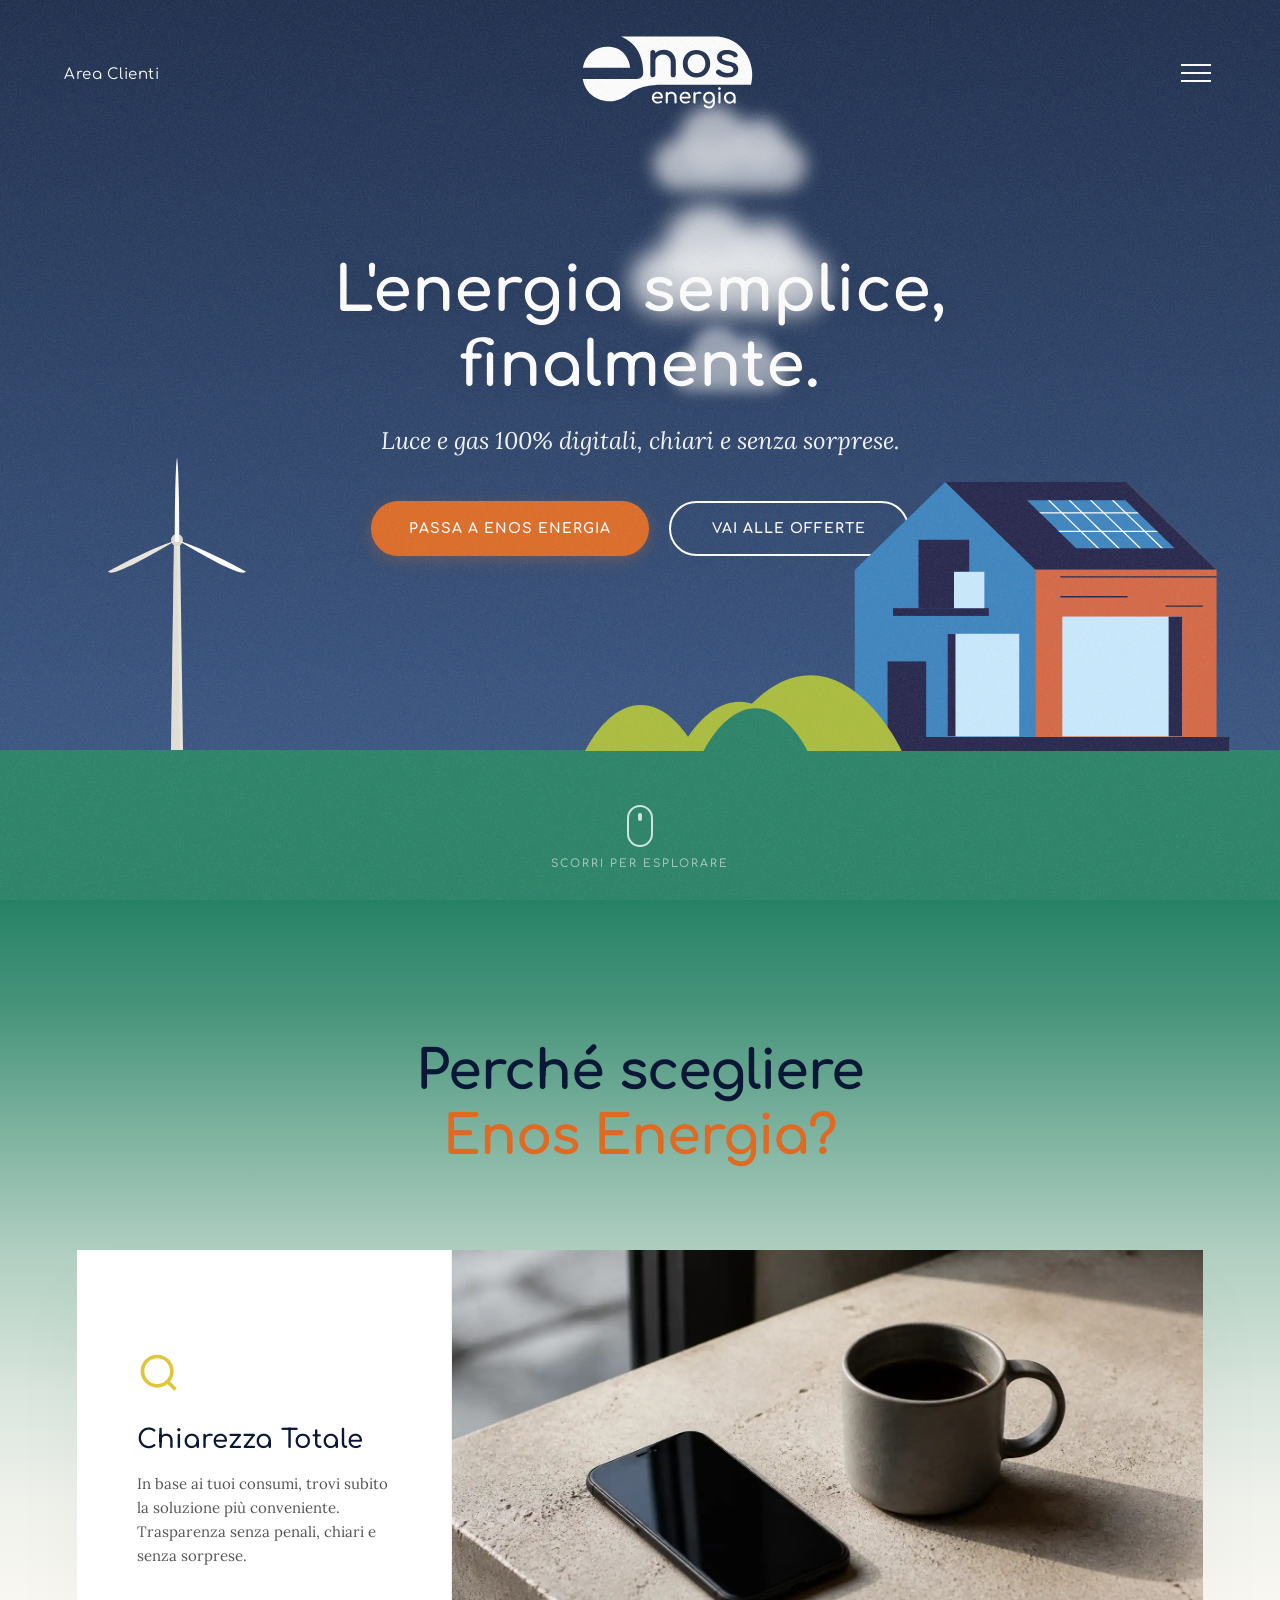
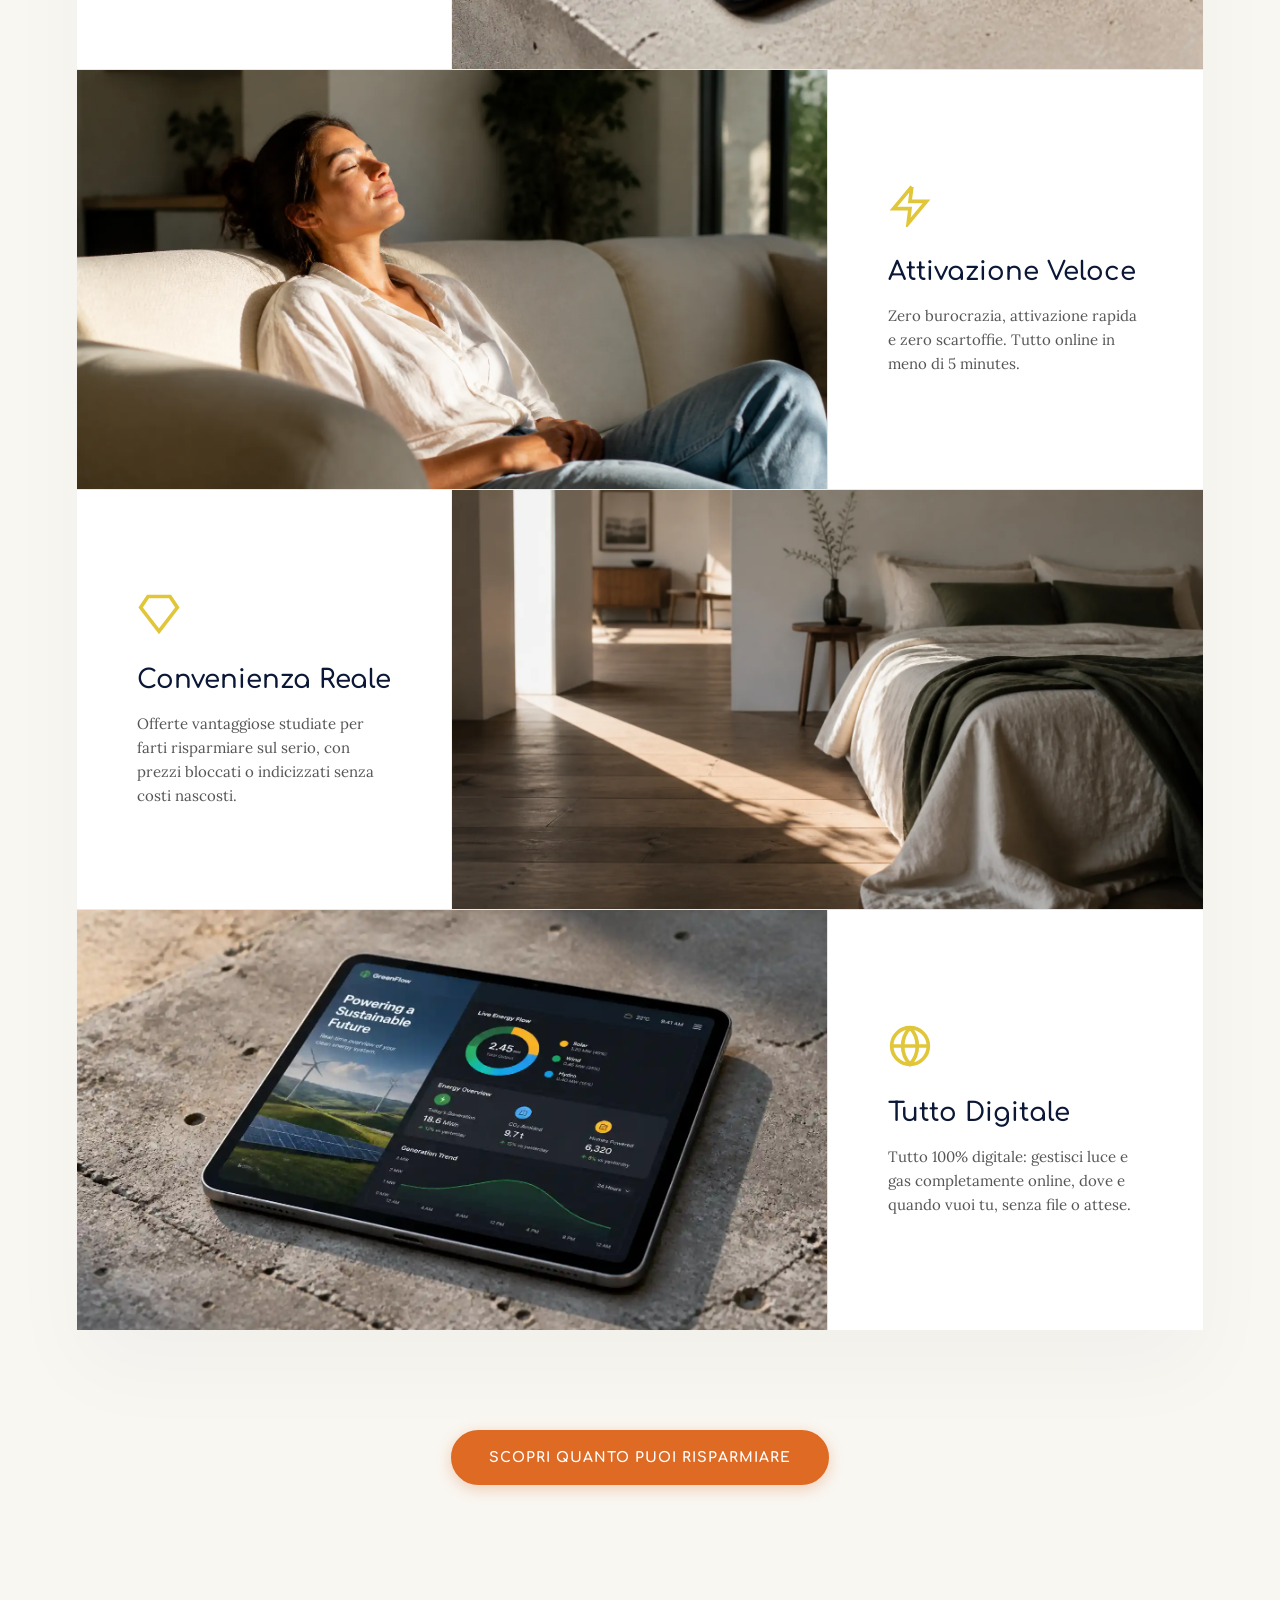
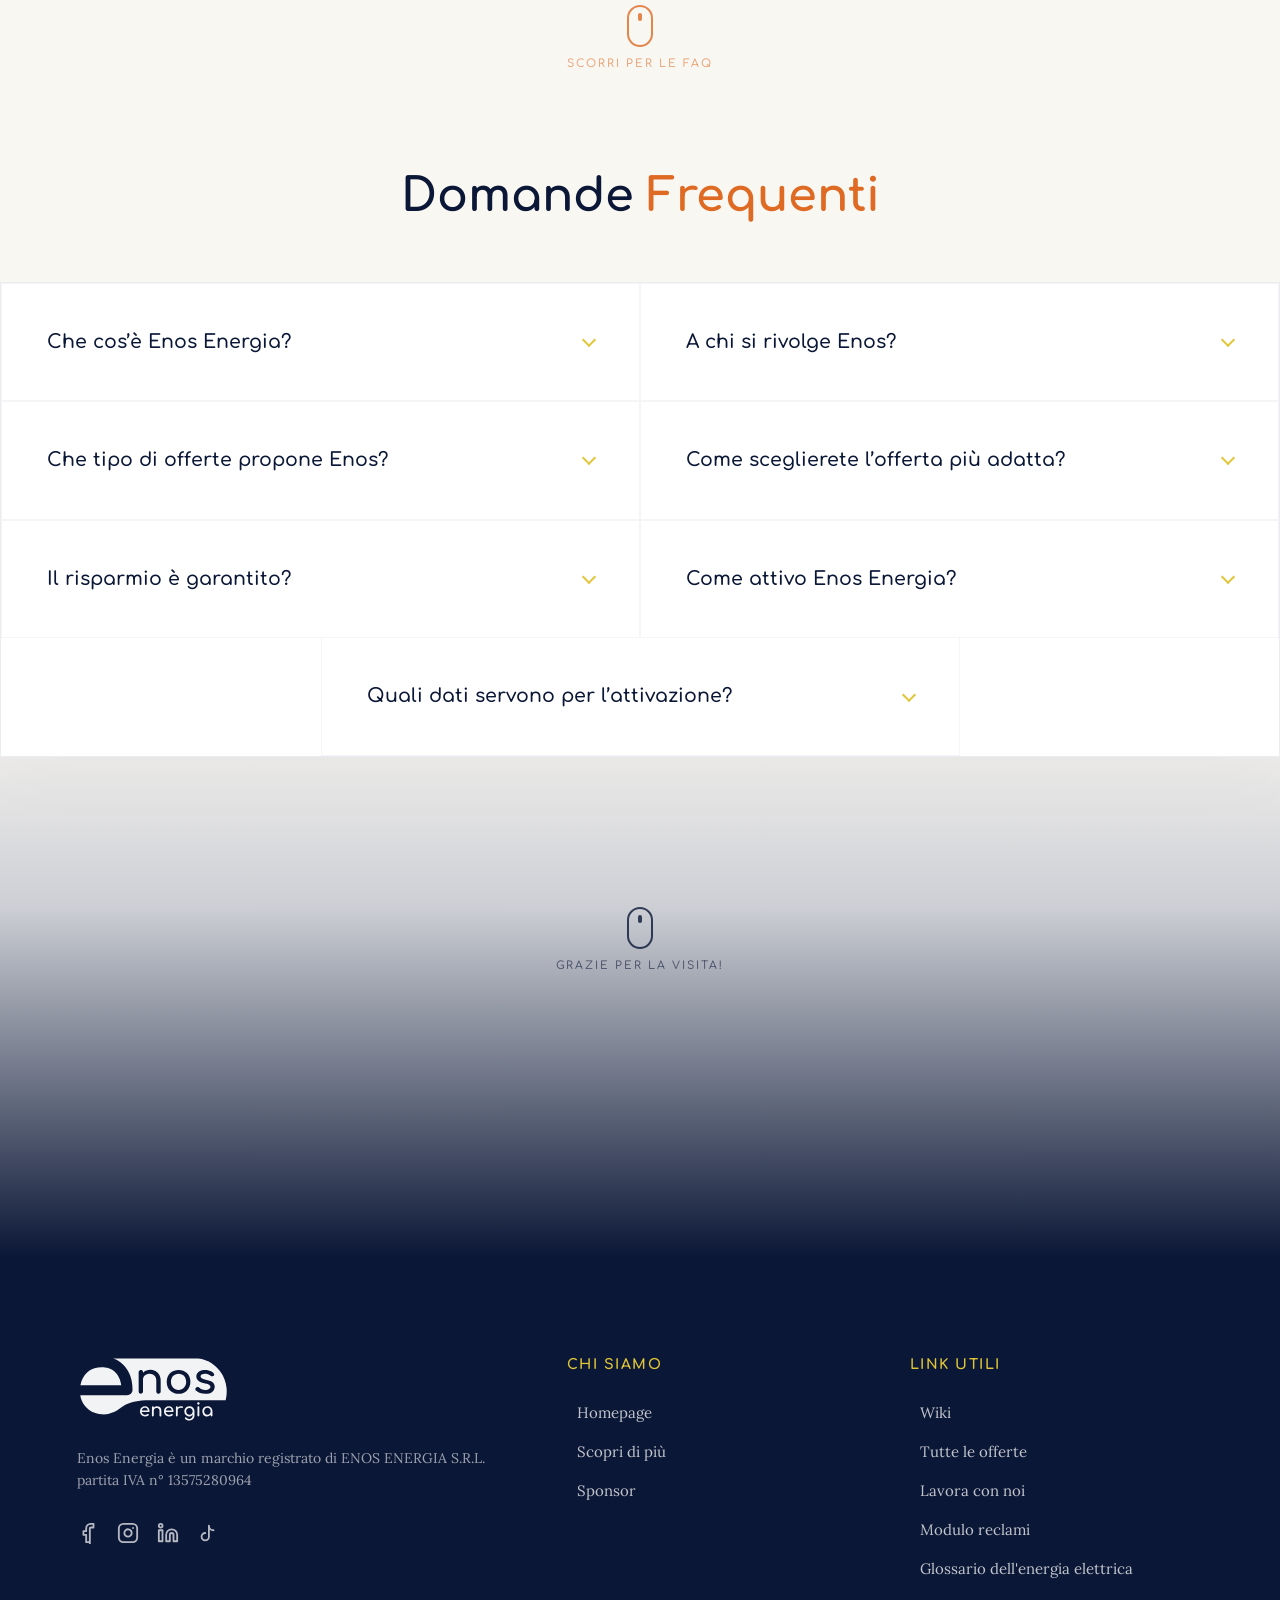
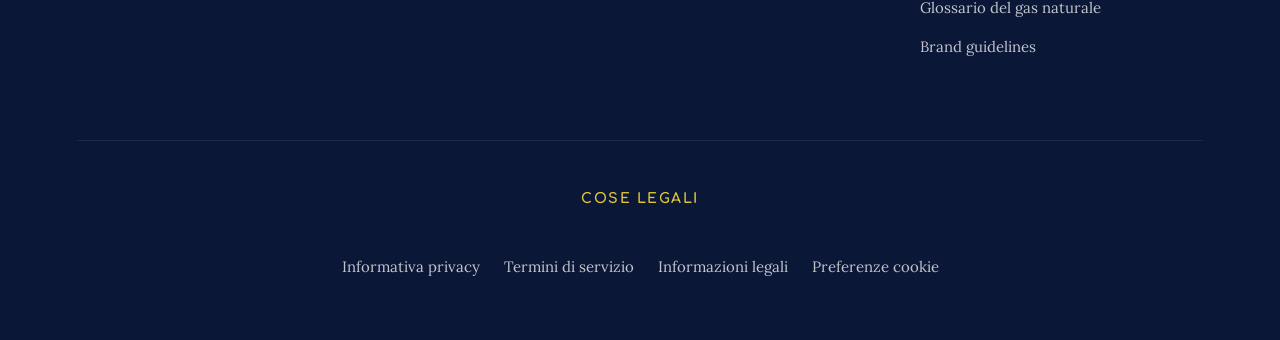
==== commit 60537c7d: "Update index.html" ====
--- a/index.html
+++ b/index.html
@@ -619,4 +619,4 @@
 <div id="custom-cursor"></div>
 
 </body>
-</html>+</html>
--- a/style.css
+++ b/style.css
@@ -1439,4 +1439,4 @@
     .bento-row:nth-child(2) { flex-direction: column-reverse; }
     .bento-row:nth-child(4) { flex-direction: column-reverse; }
     .bento-row .bento-card:not(:last-child) { border-right: none; border-bottom: 1px solid rgba(11, 23, 54, 0.06); }
-}+}
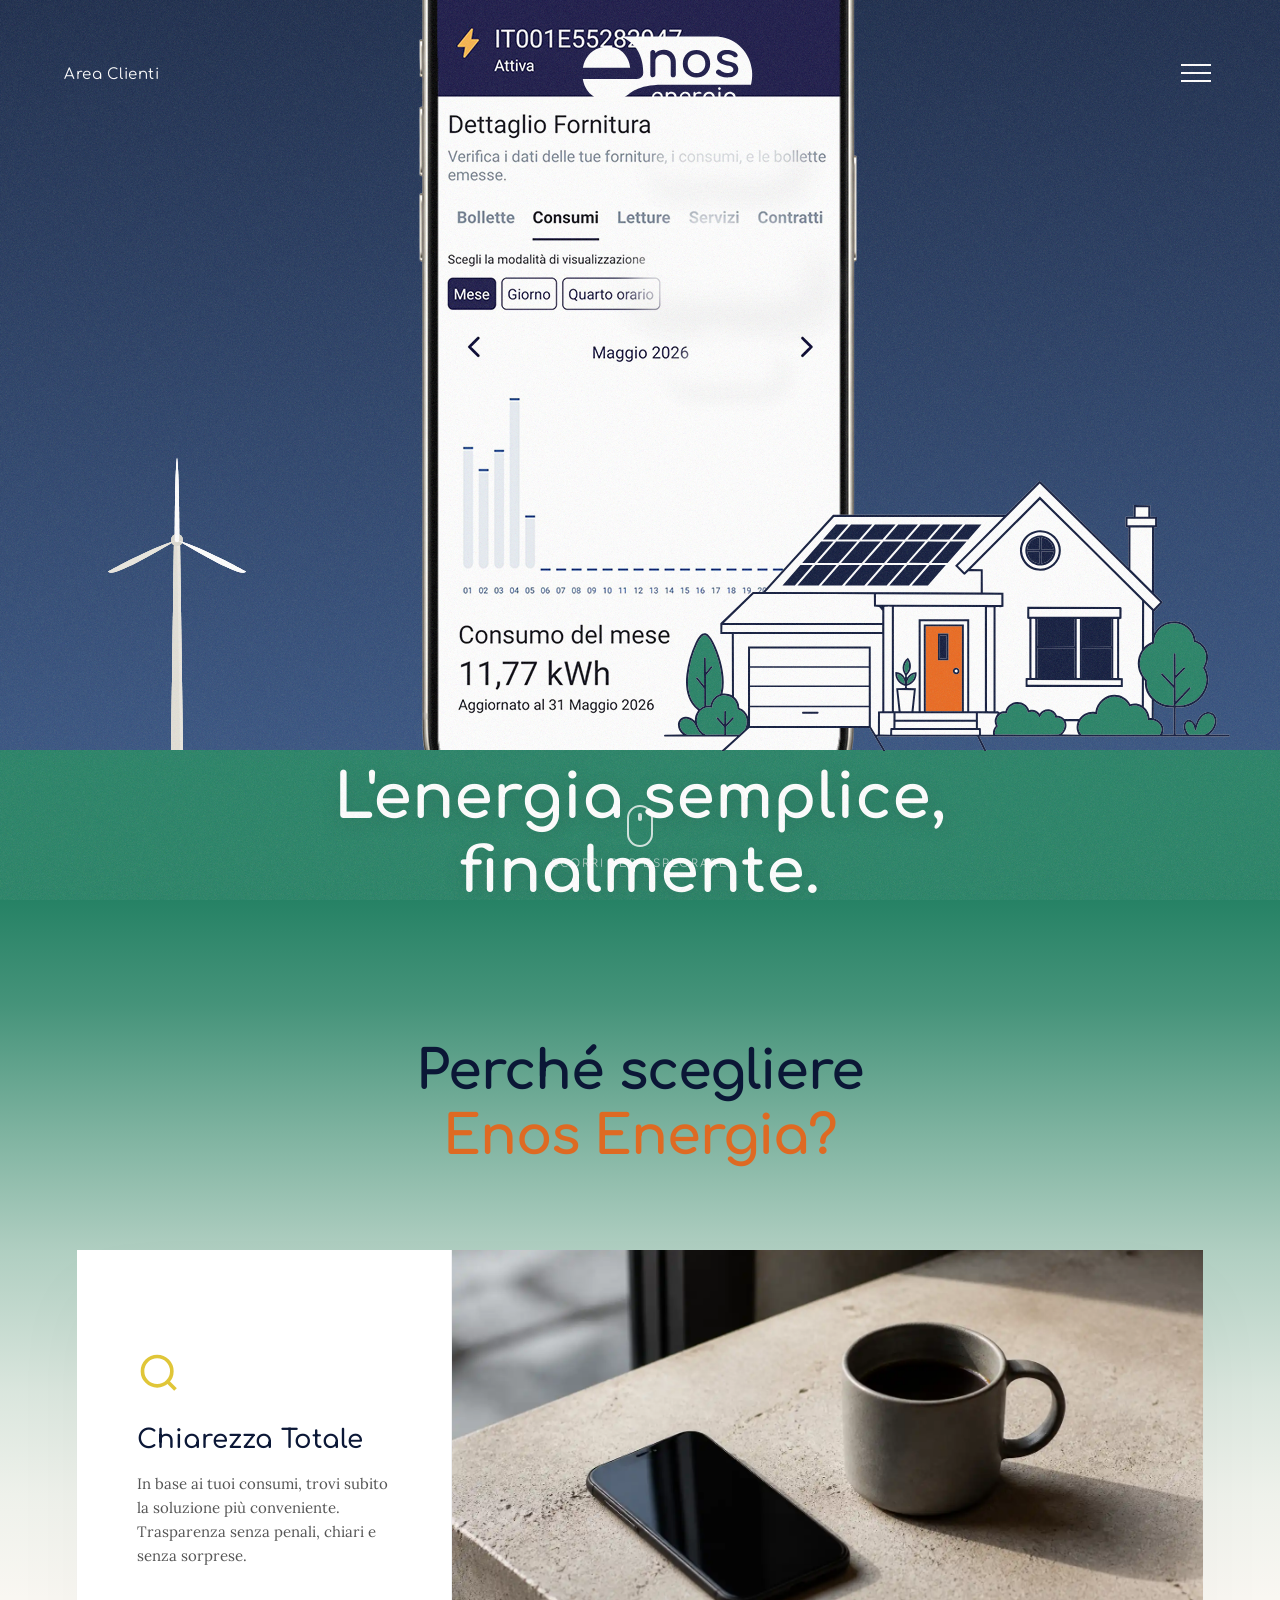
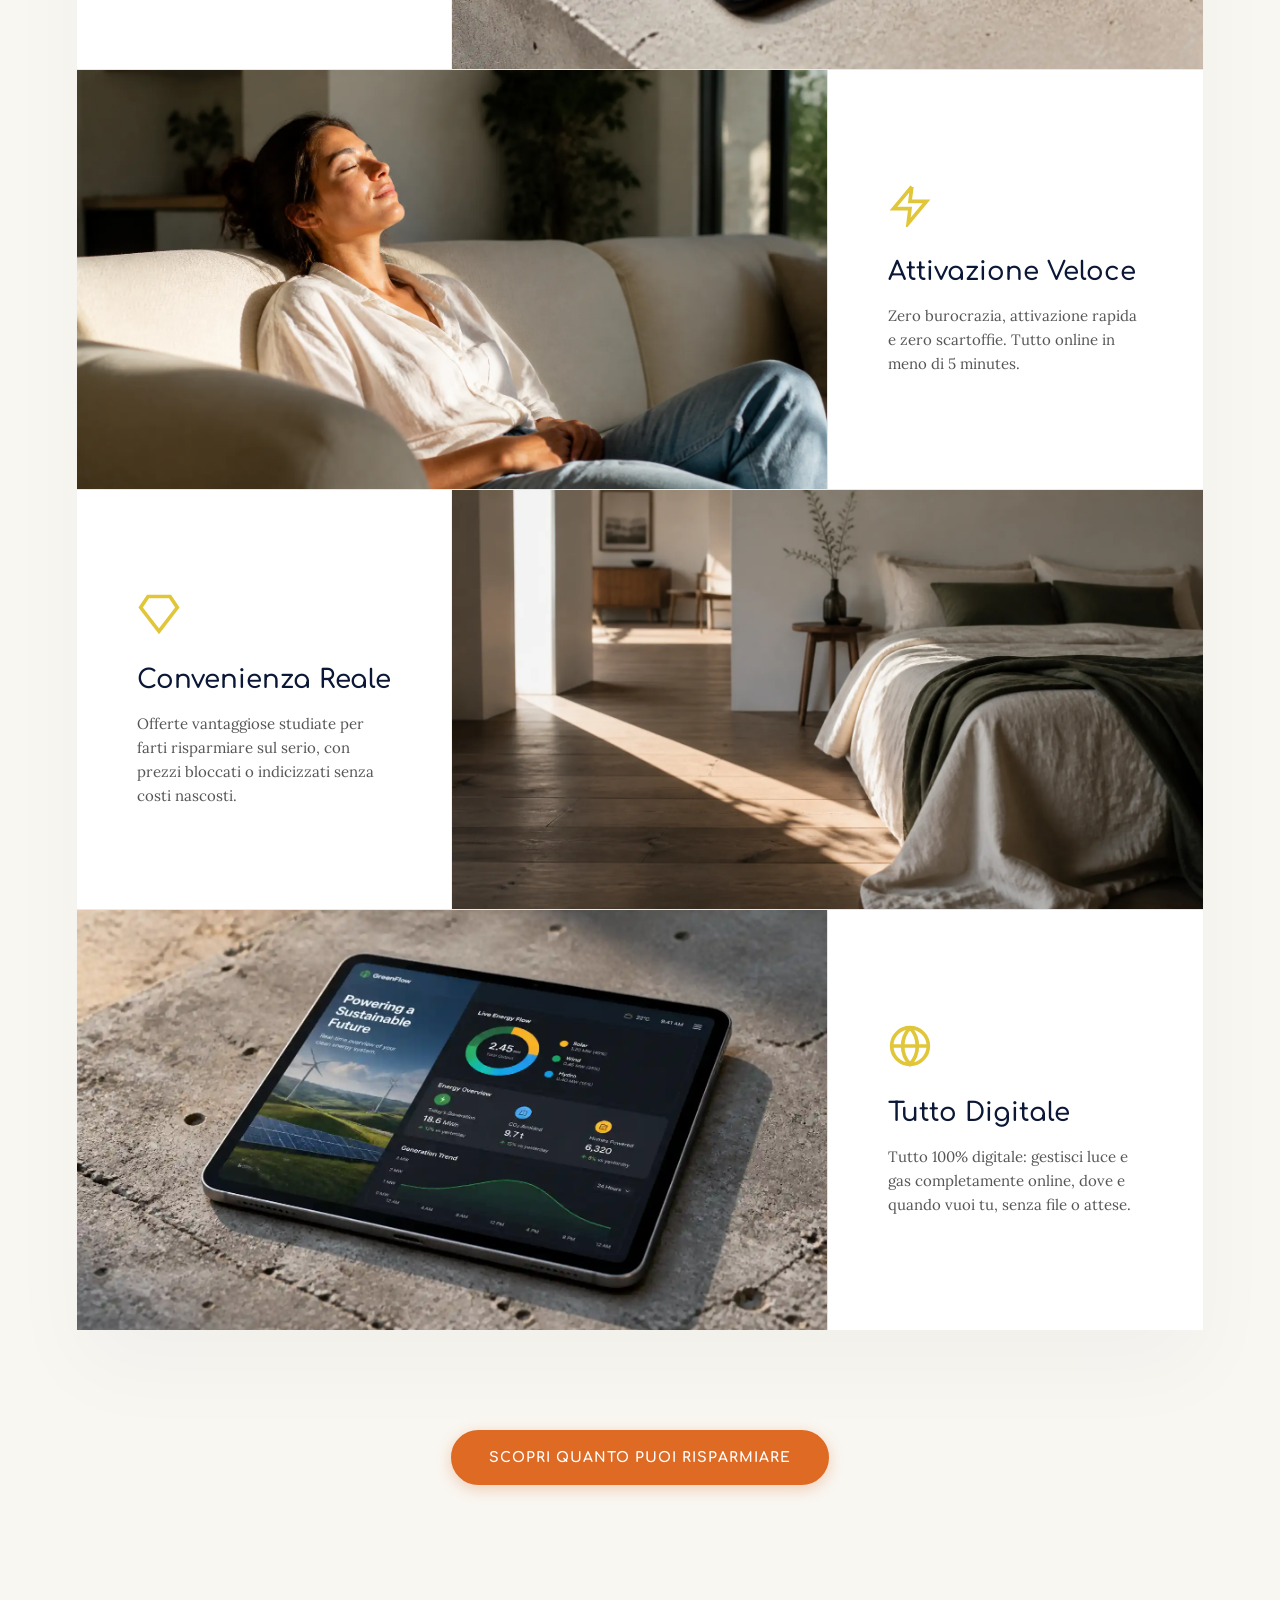
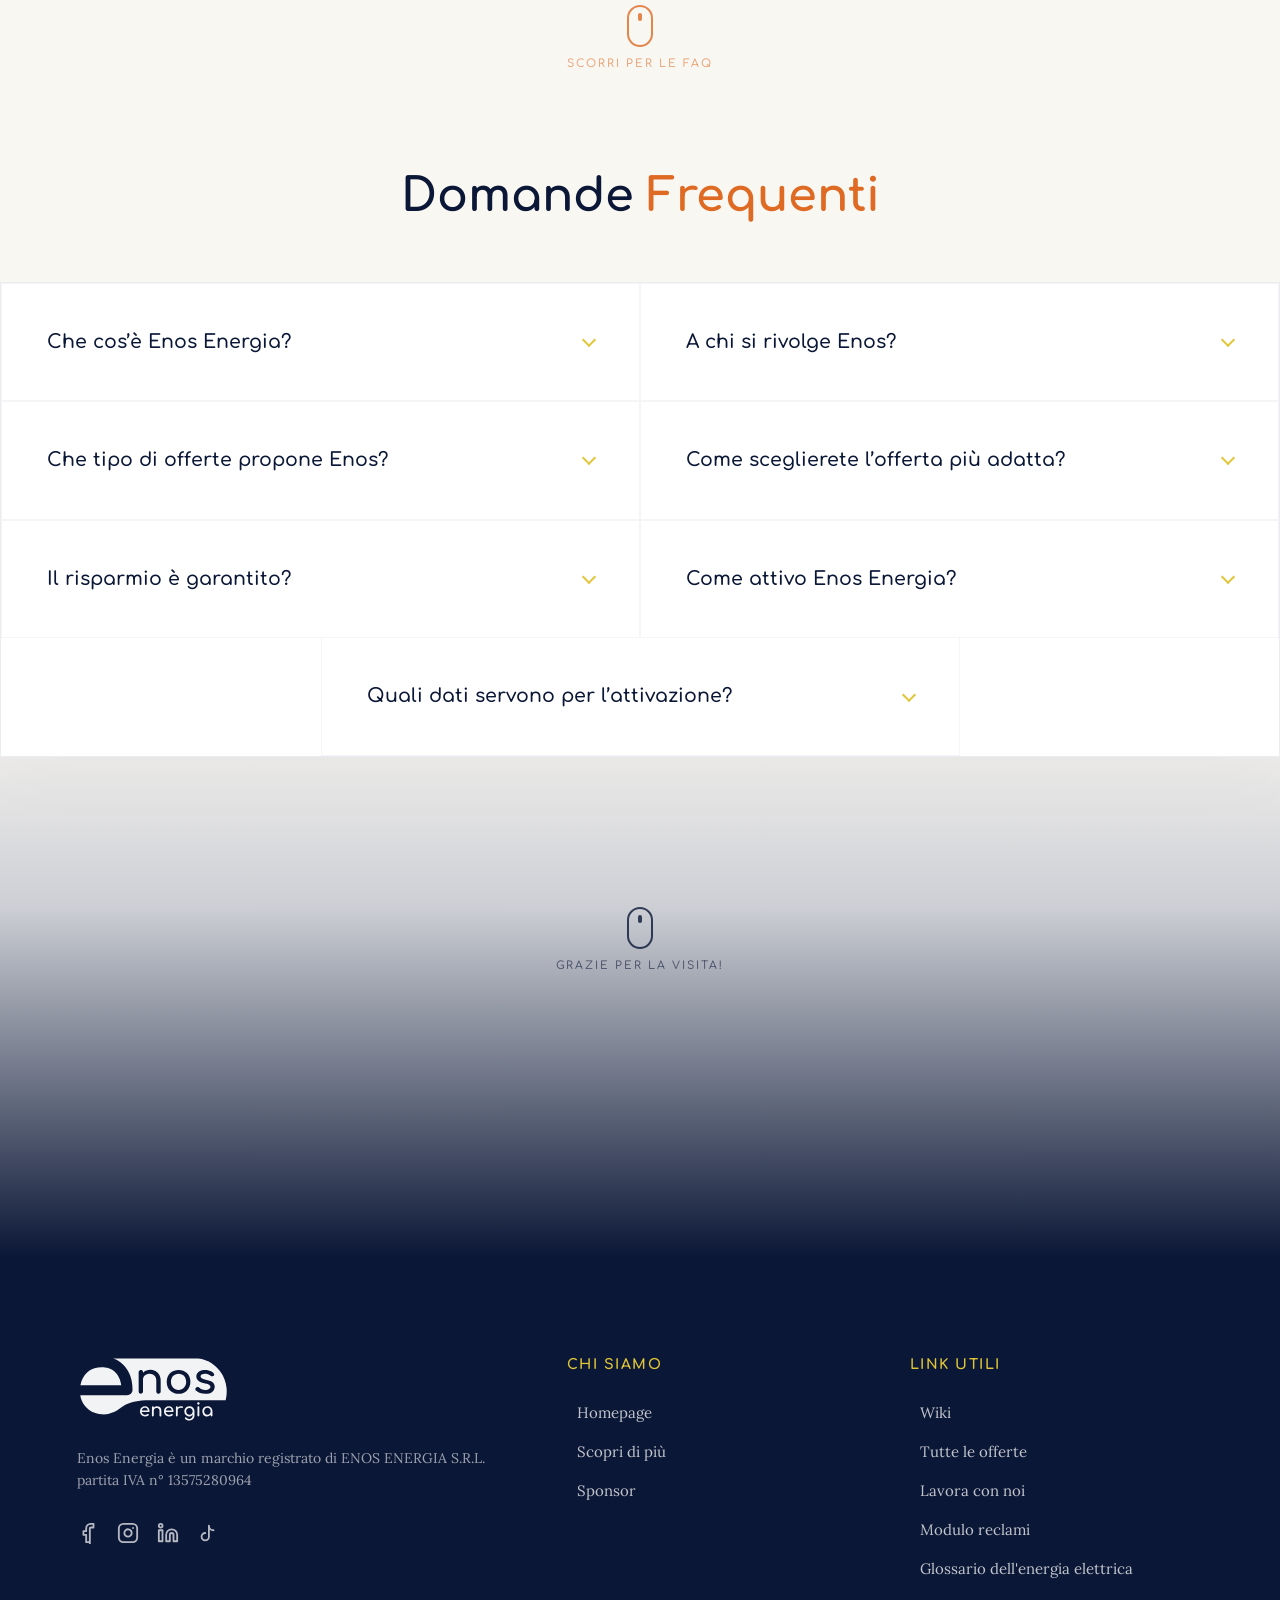
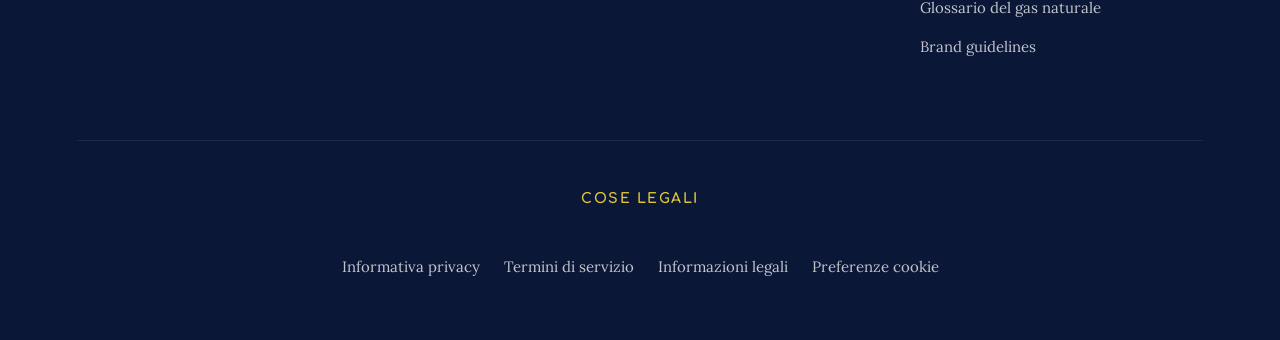
==== commit ed833e01: "Update index.html" ====
--- a/index.html
+++ b/index.html
@@ -3,7 +3,7 @@
 <head>
     <meta charset="UTF-8">
     <meta name="viewport" content="width=device-width, initial-scale=1.0">
-    <title>Enos Energia - Premium Redesign</title>
+    <title>Enos Energia - L'energia semplice,finalmente.</title>
     <link rel="preconnect" href="https://fonts.googleapis.com">
     <link rel="preconnect" href="https://fonts.gstatic.com" crossorigin>
     <link href="https://fonts.googleapis.com/css2?family=Comfortaa:wght@400;600;700&family=Lora:ital,wght@0,400;0,500;1,400&display=swap" rel="stylesheet">
@@ -15,7 +15,7 @@
 
     <div id="preloader" class="preloader-container">
         <div class="preloader-content">
-            <img src="img/logo_enos.svg" alt="Enos Energia" class="preloader-logo">
+            <img src="img/logo_enos_white.svg" alt="Enos Energia" class="preloader-logo">
             
             <div class="battery-icon">
                 <div class="battery-level"></div>
@@ -29,7 +29,7 @@
         </div>
         
         <div class="header-center">
-            <img src="img/logo_enos.svg" alt="Enos Energia" class="logo-svg">
+            <img src="img/logo_enos_white.svg" alt="Enos Energia" class="logo-svg">
         </div>
         
         <div class="header-right">
@@ -42,167 +42,125 @@
     </header>
 
     <section class="hero-section">
-    <div class="sky-background"></div>
-    
-    <div class="sun"></div>
-
-    <div class="moon"></div>
-    
-    <div class="stars-container">
-        <div class="star star-fast" style="top:12%; left:18%"></div>
-        <div class="star star-slow" style="top:28%; left:45%"></div>
-        <div class="star star-fast" style="top:15%; left:78%">
-            <div class="star-glow"></div>
-        </div>
-        <div class="star style-slow" style="top:38%; left:12%"></div>
-        <div class="star star-fast" style="top:22%; left:65%"></div>
-        <div class="star star-slow" style="top:10%; left:88%"></div>
-    </div>
-
-    <div class="clouds-container">
-        <div class="cloud cloud-1"></div>
-        <div class="cloud cloud-2"></div>
-        <div class="cloud cloud-3"></div>
-    </div>
-
-    <div class="hero-content">
-        <h1>L'energia semplice,<br>finalmente.</h1>
-        <p>Luce e gas 100% digitali, chiari e senza sorprese.</p>
-        <div class="hero-cta-group">
-            <a href="#passa" class="btn-cta btn-solid btn-glow">Passa a Enos energia</a>
-            <a href="#offerte" class="btn-cta btn-outline">Vai alle offerte</a>
-        </div>
-    </div>
-
-    <div class="wind-turbine-container">
-        <svg class="wind-turbine" viewBox="0 0 100 200" xmlns="http://www.w3.org/2000/svg">
-            <path d="M46 200 L48 60 L52 60 L54 200 Z" fill="#EBE8E0" />
-            <path d="M48 60 L50 60 L52 200 L46 200 Z" fill="#DCD9D0" opacity="0.5" /> <circle class="turbine-light" cx="50" cy="58" r="1.5" />
-
-            <g class="turbine-blades">
-                <circle cx="50" cy="60" r="4" fill="#DCD9D0" />
-                
-                <path d="M48.5 60 C48.5 35, 49 10, 50 5 C51 10, 51.5 35, 51.5 60 Z" fill="#FFFFFF" />
-                <path d="M50 60 C71.5 72.5, 93.5 85, 96 81 C92 79, 70 66.5, 50 60 Z" fill="#FFFFFF" />
-                <path d="M50 60 C28.5 72.5, 6.5 85, 4 81 C8 79, 30 66.5, 50 60 Z" fill="#EBE8E0" /> <circle cx="50" cy="60" r="1.5" fill="#FFFFFF" />
-            </g>
-        </svg>
-    </div>
-
-    <div class="hero-house-container">
-        <svg id="OBJECTS" class="hero-house" xmlns="http://www.w3.org/2000/svg" xmlns:xlink="http://www.w3.org/1999/xlink" version="1.1" viewBox="0 0 625.4 261.97">
+        <div class="sky-layer sky-day"></div>
+        <div class="sky-layer sky-sunset"></div>
+        <div class="sky-layer sky-night"></div>
+
+        <div class="sun"></div>
+        <div class="moon"></div>
+
+        <div class="stars-container">
+            <div class="star star-fast" style="top:12%; left:18%"></div>
+            <div class="star star-slow" style="top:28%; left:45%"></div>
+            <div class="star star-fast" style="top:15%; left:78%"><div class="star-glow"></div></div>
+            <div class="star style-slow" style="top:38%; left:12%"></div>
+            <div class="star star-fast" style="top:22%; left:65%"></div>
+            <div class="star star-slow" style="top:10%; left:88%"></div>
+        </div>
+
+        <div class="clouds-container">
+            <div class="cloud cloud-1"></div>
+            <div class="cloud cloud-2"></div>
+            <div class="cloud cloud-3"></div>
+        </div>
+
+        <div class="app-entrance-wrapper">
+            <a href="#scarica" id="app-store-link" class="app-floating-wrapper" target="_blank" aria-label="Scarica l'app Enos Energia">
+                <img src="img/app.png" alt="App Enos Energia per gestire le tue forniture" class="app-mockup-img">
+            </a>
+        </div>
+
+        <div class="hero-content">
+            <h1>L'energia semplice,<br>finalmente.</h1>
+            <p>Luce e gas 100% digitali, chiari e senza sorprese.</p>
+            <div class="hero-cta-group">
+                <a href="#passa" class="btn-cta btn-solid btn-glow">Passa a Enos energia</a>
+                <a href="#offerte" class="btn-cta btn-outline">Vai alle offerte</a>
+            </div>
+        </div>
+
+                <div class="wind-turbine-container turbine-main">
+            <svg class="wind-turbine" viewBox="0 0 100 200" xmlns="http://www.w3.org/2000/svg">
+                <path d="M46 200 L48 60 L52 60 L54 200 Z" fill="#EBE8E0" />
+                <path d="M48 60 L50 60 L52 200 L46 200 Z" fill="#DCD9D0" opacity="0.5" /> 
+                <circle class="turbine-light" cx="50" cy="58" r="1.5" />
+                <g class="turbine-blades">
+                    <circle cx="50" cy="60" r="4" fill="#DCD9D0" />
+                    <path d="M48.5 60 C48.5 35, 49 10, 50 5 C51 10, 51.5 35, 51.5 60 Z" fill="#FFFFFF" />
+                    <path d="M50 60 C71.5 72.5, 93.5 85, 96 81 C92 79, 70 66.5, 50 60 Z" fill="#FFFFFF" />
+                    <path d="M50 60 C28.5 72.5, 6.5 85, 4 81 C8 79, 30 66.5, 50 60 Z" fill="#EBE8E0" /> 
+                    <circle cx="50" cy="60" r="1.5" fill="#FFFFFF" />
+                </g>
+            </svg>
+        </div>
+
+        <div class="wind-turbine-container turbine-back-1">
+            <svg class="wind-turbine" viewBox="0 0 100 200" xmlns="http://www.w3.org/2000/svg">
+                <path d="M46 200 L48 60 L52 60 L54 200 Z" fill="#EBE8E0" />
+                <path d="M48 60 L50 60 L52 200 L46 200 Z" fill="#DCD9D0" opacity="0.5" /> 
+                <circle class="turbine-light" cx="50" cy="58" r="1.5" />
+                <g class="turbine-blades">
+                    <circle cx="50" cy="60" r="4" fill="#DCD9D0" />
+                    <path d="M48.5 60 C48.5 35, 49 10, 50 5 C51 10, 51.5 35, 51.5 60 Z" fill="#FFFFFF" />
+                    <path d="M50 60 C71.5 72.5, 93.5 85, 96 81 C92 79, 70 66.5, 50 60 Z" fill="#FFFFFF" />
+                    <path d="M50 60 C28.5 72.5, 6.5 85, 4 81 C8 79, 30 66.5, 50 60 Z" fill="#EBE8E0" /> 
+                    <circle cx="50" cy="60" r="1.5" fill="#FFFFFF" />
+                </g>
+            </svg>
+        </div>
+
+        <div class="wind-turbine-container turbine-back-2">
+            <svg class="wind-turbine" viewBox="0 0 100 200" xmlns="http://www.w3.org/2000/svg">
+                <path d="M46 200 L48 60 L52 60 L54 200 Z" fill="#EBE8E0" />
+                <path d="M48 60 L50 60 L52 200 L46 200 Z" fill="#DCD9D0" opacity="0.5" /> 
+                <circle class="turbine-light" cx="50" cy="58" r="1.5" />
+                <g class="turbine-blades">
+                    <circle cx="50" cy="60" r="4" fill="#DCD9D0" />
+                    <path d="M48.5 60 C48.5 35, 49 10, 50 5 C51 10, 51.5 35, 51.5 60 Z" fill="#FFFFFF" />
+                    <path d="M50 60 C71.5 72.5, 93.5 85, 96 81 C92 79, 70 66.5, 50 60 Z" fill="#FFFFFF" />
+                    <path d="M50 60 C28.5 72.5, 6.5 85, 4 81 C8 79, 30 66.5, 50 60 Z" fill="#EBE8E0" /> 
+                    <circle cx="50" cy="60" r="1.5" fill="#FFFFFF" />
+                </g>
+            </svg>
+        </div>
+
+        <div class="hero-house-container">
+            <svg id="house" class="hero-house" xmlns="http://www.w3.org/2000/svg" viewBox="0 0 1390.24 663.4">
             <defs>
-            <style>
-            .st0 {
-                fill: #268265;
-            }
-
-            .st1 {
-                stroke: #222249;
-            }
-
-            .st1, .st2 {
-                fill: none;
-                stroke-miterlimit: 10;
-                stroke-width: 1.32px;
-            }
-
-            .st3 {
-                fill: #d66643;
-            }
-
-            .st4 {
-                fill: #3a83bf;
-            }
-
-            .st5 {
-                clip-path: url(#clippath-1);
-            }
-
-            .st6 {
-                fill: #abbd3a;
-            }
-
-            .st2 {
-                stroke: #fff;
-            }
-
-            .st7 {
-                fill: #222249;
-            }
-
-            .st8 {
-                fill: #caebff;
-            }
-
-            .st9 {
-                clip-path: url(#clippath);
-            }
-            </style>
-            <clipPath id="clippath">
-            <polygon class="st3" points="525.05 1.09 349.51 1.09 349.51 261.97 437.28 261.97 525.05 261.97 612.82 261.97 612.82 86.43 525.05 1.09"/>
-            </clipPath>
-            <clipPath id="clippath-1">
-            <polygon class="st4" points="524.32 18.76 544.13 38.02 572.07 65.19 476.58 65.19 428.83 18.76 524.32 18.76"/>
-            </clipPath>
-        </defs>
-        <g>
-            <g>
-            <polygon class="st3" points="525.05 1.09 349.51 1.09 349.51 261.97 437.28 261.97 525.05 261.97 612.82 261.97 612.82 86.43 525.05 1.09"/>
-            <g class="st9">
-                <rect class="st7" x="321.39" y="-44.34" width="319.55" height="130.27"/>
-            </g>
-            </g>
-            <polygon class="st4" points="261.74 261.97 437.28 261.97 437.28 86.43 349.51 1.09 261.74 86.43 261.74 261.97"/>
-            <g>
-            <polygon class="st4" points="524.32 18.76 544.13 38.02 572.07 65.19 476.58 65.19 428.83 18.76 524.32 18.76"/>
-            <g class="st5">
-                <polyline class="st2" points="445.48 14.2 469.17 37.24 502.61 69.75"/>
-                <polyline class="st2" points="465.39 14.2 489.09 37.24 522.52 69.75"/>
-                <polyline class="st2" points="486.21 14.2 509.91 37.24 543.35 69.75"/>
-                <polyline class="st2" points="507.43 14.2 531.13 37.24 564.56 69.75"/>
-                <line class="st2" x1="545.2" y1="30.91" x2="425.59" y2="30.91"/>
-                <line class="st2" x1="570.42" y1="48.89" x2="450.8" y2="48.89"/>
-            </g>
-            </g>
-            <g>
-            <rect class="st8 house-window" x="463.12" y="131.53" width="116.26" height="116.26"/>
-            <rect class="st7" x="566.28" y="131.53" width="13.1" height="116.26"/>
-            </g>
-            <g>
-            <rect class="st8 house-window" x="351.61" y="148.21" width="69.7" height="99.58"/>
-            <rect class="st7" x="351.61" y="148.21" width="7.85" height="99.58"/>
-            </g>
-            <rect class="st7" x="293.59" y="175.04" width="37.44" height="86.93"/>
-            <rect class="st7" x="234.86" y="248.41" width="390.14" height="13.56"/>
-            <g>
-            <rect class="st7" x="298.9" y="123.39" width="92.87" height="7.5"/>
-            <rect class="st7" x="323.58" y="57.02" width="49.19" height="66.37"/>
-            <rect class="st8 house-window" x="358.03" y="88.09" width="29.47" height="35.31"/>
-            </g>
-            <line class="st1" x1="461.29" y1="93.07" x2="612.82" y2="93.07"/>
-            <line class="st1" x1="461.29" y1="112.3" x2="526.35" y2="112.3"/>
-            <line class="st1" x1="563.36" y1="121.46" x2="599.66" y2="121.46"/>
-        </g>
-        <g>
-            <path class="st6" d="M107.98,261.96s-20.75-44.55-53.88-44.55S0,261.97,0,261.97h107.98Z"/>
-            <path class="st6" d="M207.52,261.96s-22.21-47.7-57.69-47.7-57.92,47.71-57.92,47.71h115.61Z"/>
-            <path class="st6" d="M307.39,261.96s-34.18-73.39-88.76-73.39-89.12,73.4-89.12,73.4h177.88Z"/>
-            <path class="st0" d="M215.77,261.96s-19.35-41.54-50.24-41.54-50.45,41.55-50.45,41.55h100.69Z"/>
-        </g>
-        </svg>
-    </div>
-
-    <div class="hero-green-floor">
-        <div class="scroll-indicator-wrapper">
-            <div class="scroll-mouse">
-                <div class="scroll-wheel"></div>
-            </div>
-            <span class="scroll-text">Scorri per esplorare</span>
-        </div>
-    </div>
-
-</section>
+                <style>
+                .cls-1 {
+                    fill: #268265;
+                }
+
+                .cls-2 {
+                    fill: #101a3c;
+                }
+
+                .cls-3 {
+                    fill: #eb691e;
+                }
+
+                .cls-4 {
+                    fill: #fff;
+                }
+                </style>
+            </defs>
+            <path id="sfondo" class="cls-4" d="M1388.04,623.34l-49.05-.43c11.73-8.82,19.47-20.61,19-34.54-.27-8.04-4.58-15.03-10.45-18.37-7.42-4.22-16.09-3.19-22.92,1.46-9.57,6.52-15.21,16.48-18.37,27.46-5.49-9.12-12.48-14.61-20.89-11.42-11.02,4.17-11.49,22.89-2,35.43l-26.12.2.03-66.85c35.01,3.88,67.13-17.7,77.55-50.43,5.11-16.06,3.2-32.68-4.93-46.83,6.63-12.12,8.92-25.7,5.11-38.69-4.11-14.01-14.22-24.6-28.39-28.65-2.89-23.81-21.01-42.05-43.25-46.32-23.91-4.59-46.47,6.43-58.72,28.07l-.58-52.39,22.14-23.21-21.99-22.35.05-161.06c2.41-.18,6.96.12,7.18-1.93l.03-24.31-16.23-.52-.37-28.29-40.67-.2-.51,28.47-19.59.42-.05,24.54c0,1.61,3.97,1.94,6.79,1.38l.07,98.86-78.71-77.71L926.03,1.53c-1.39-1.62-3.52-2.16-5.07-.61l-81.56,81.91-174.56.39-90.82-.09h-158.7l-113.89,124.83-58.74,64.49-24.52.17-79.72,77.02.07,26.06,28.05.35.38,150.24c-7.29-3.3-14.15-5.18-23.04-4.16,9.12-40.21-4.51-90.61-23.13-127.41-3.08-6.09-6.61-11.33-11.06-15.96-6.08-6.34-14.65-6.18-20.58.3-4.88,5.33-8.49,11.44-11.68,18.31-11.51,24.79-19.01,50.81-22.32,78.12-3.8,31.35,1.47,67.33,26.96,86.62.66.5,1.56.73,1.77,1.07.56.9-8.71,11.34-7.93,24.63-.04,1.69-1.94,1.54-2.21-.02-6.01-5.54-13.22-8.94-21.34-8.4-10.63.7-18.38,9.49-18.15,20.12.2,9.42,4.74,16.75,12.33,23.35l-44.35.37c-1.13,0-1.52.94-1.94,1.24-.57.4-.28,3.15.93,3.15l175.51.12c1.89-1.11,2.76.89,1.16,1.58l-37.43,34.07h7.75l61.48-56.49,294.92.12,33.87,56.38h5.82l-21.21-35.6,246.26-.1,17.52,35.7h5.62l-17.5-35.65h610.7c3.4,0,4.06-.38,4.5-1.91.25-.86-.33-2.49-2.14-2.5h0ZM1252.12,623.1l-27.28-.24c2.96-7.33,3.33-13.44,1.44-19.85-3.62-10.41-11.99-17.42-22.75-20.13l.19-41.8c14.09,11.16,30.32,16.77,48.41,15.4v66.62h0Z"/>
+            <path id="alberi" class="cls-1" d="M597.21,498.38c.39-10.85,7.13-21.26,19.07-24.38-.14,11.55-7.78,20.47-19.07,24.38ZM594.68,472.24c-7.07-11.1-3.85-23.2,3.71-31.62,5.97,10.5,4.78,23.1-3.71,31.62ZM592.01,498.25c-10.54-2.95-18.7-12.24-19.09-24.18,11.76,2.77,17.99,12.59,19.09,24.18ZM1290.56,623.44c-11.13-9.76-12.02-28.96-2.95-31.73,7.82-2.4,15.02,6.55,16.03,18.87.15,1.82,1.23,2.58,2.63,2.41,3.17-.39,2.07-17.77,15.19-32.6,5.36-6.06,13.1-10.04,20.97-7.43,8.57,2.84,11.82,11.96,10.47,20.79-2.51,13.33-12.1,23.84-24.33,29.62l-38,.07h-.01ZM1218.08,623.27l-192.08.04c-5.13-5.24-7.78-12.16-7.15-19.8,1.81-22.3,23.89-36.79,45.73-30.01.15-18.05,10.09-32.93,26.17-39.98,20.59-9.02,44.07.45,52.62,21.39,7.18-3.39,13.88-4,20.98-1.96,15.28,4.39,24.61,18.69,24.01,34.99,13.81-3.14,26.87,2.46,32.33,14.67,3.11,6.97,2.18,14.46-2.6,20.66h-.01ZM968.53,622.99l-93.14.32-13.08-.16h-48.72c-2.06-8.12,1.41-15.27,7.16-20.39-3.6-6.34-4.51-13.5-1.97-20.1,3.72-9.66,13.67-14.41,24.03-11.16,1.2-13.57,11.74-23,24.69-23.49,12.76-.48,24.13,7.84,26.62,21.42,11.35-6.36,23.01-1.09,27.16,9.72.39,1.01,2,1.19,2.58.88s5.87-16.78,22.15-14.34c8.16,1.22,14.71,7.61,15.64,16.73,6.26-1.62,11.5-.32,15.76,3.03,4.2,3.3,6.73,7.96,6.83,14.45.14,9.01-6.2,20.66-15.72,23.09h0ZM198.18,610.97l-13.89,12.29-31.66.05-.07-18.84,18.93-21.09c.8-.9.05-2.26-.46-2.63-.57-.41-2.19-.9-3.01-.02l-15.25,16.31-.44-31c-.02-1.22-2.29-1.62-2.95-1.27-.82.43-1.47,1.31-1.47,2.82l-.11,30.25-14.33-15.95c-1.11-1.24-2.49-1.87-3.75-.87-.97.77-1.2,2.36,0,3.68l18.06,20.06.06,18.39-45.33.16c-17.16-8.69-26.23-29.24-19.62-47.3,5.49-15,20.24-23.23,35.37-18.69.73-18.19,15.72-31.77,32.9-30.53,17.36,1.26,30.59,16.4,29.03,34.2,14.44,4.03,23.63,16.79,23.18,31.62-.2,6.62-2.24,12.6-5.17,18.38v-.02h-.02,0ZM1292.71,507.28c-.8-.5-2.34-.27-3.42.86l-31.84,33.21-.39-56.11,22.76-23.54c1.03-1.06.41-2.89-.33-3.36-.78-.49-2.03-.75-2.91.09l-19.23,18.57-.24-51.18c0-1.86-1.28-2.9-2.72-2.78-1.14.09-2.25,1.13-2.25,2.75l-.14,75.47-26.69-28.21c-1.07-1.13-3.21-.54-3.84.57-.37.65-.48,1.9.42,2.87l30.17,32.34.02,42.8c-36.87,1.99-69.09-25.99-65.35-62.73-15.86-15.51-21.79-37.89-14.42-58.71,5.32-15.02,16.84-26.27,31.98-30.91-.48-8.77,1.2-16.43,5.24-24.01,10.59-19.85,32.92-29.81,54.98-24.54,20.34,4.86,36.1,22.53,37.23,44.74,14.61,2.89,25.1,13.33,28.77,27.55,3.24,12.57.08,25.03-6.38,36.41,8.36,13.14,10.54,28,6.4,42.93-8.8,31.74-40.4,53.58-74.64,48.68l37.28-39.96c1.14-1.22.64-3.1-.47-3.79h0ZM59.31,483.35c2.48-29.63,10.6-58.16,23.07-85.01,2.88-6.19,6.29-11.59,10.72-16.32,3.89-4.15,9.45-4.15,13.24.13,5.26,5.95,9.4,12.65,12.83,20.14,16.14,35.29,29.65,83.92,18.92,121.34-12.92,4.47-21.59,14.84-23.99,27.8l-10.53.14-.46-73.63,15.55-19.46c.79-.99-.02-2.34-.57-2.7-.64-.42-2.19-.78-2.98.14l-12.07,14.18-.31-34.48c-.02-1.76-1.1-2.6-2.27-2.62-1.3-.02-2.37,1.08-2.36,3.28l.41,66.49-15.66-19.24c-.96-1.18-2.3-1.49-3.42-.72-.81.55-1.2,2.15-.23,3.36l19.43,24.43.07,42.6c-4.41,1.56-7.49,3.83-11.02,6.85-24.04-16.09-30.72-48.49-28.36-76.7h-.01ZM57.09,623.28c-8.59-3.73-15.43-10.47-17.54-19.58-1.45-5.76.15-11.73,3.75-15.25,4.15-4.06,9.46-5.04,15.35-3.7,7.6,2.21,15.38,7.66,18.45,15.41,3.52,8.9,7.74,16.56,15.94,23.01l-35.94.11h-.01Z"/>
+            <path id="porta" class="cls-3" d="M643.08,356.97l88.87.02-.04,208.84-88.71-.18-.12-208.68h0ZM698.94,440.55l-.12-65.57-25.46-.09-.31,65.31,25.89.35ZM710.38,463.62c-1.62,4.77.64,9.25,4.31,10.66,4.71,1.8,9.49-.38,10.85-4.47,1.42-4.27-.52-9.34-5.16-10.66-4.22-1.2-8.93,1.28-10.01,4.46h.01Z"/>
+            <path id="fotovoltaico" class="cls-2" d="M427.49,143.44h51.84l32.25-36.73h-51.83l-32.26,36.73ZM481.36,206.49h-50.75l-44.02,50.13h50.76l44.01-50.13h0ZM543.37,143.44h48.24l32.24-36.73h-48.23l-32.25,36.73ZM328.13,256.62h51.81l44.02-50.13h-51.83l-44,50.13ZM485.98,143.44h50.73l32.26-36.73h-50.73l-32.26,36.73h0ZM733.6,106.71h-48.22l-32.25,36.73h48.22s32.25-36.73,32.25-36.73ZM627.78,164.73l14.3-16.29h-48.2l-17.2,19.59-29.38,33.46h48.2l32.28-36.76ZM598.27,143.44h48.2l32.25-36.73h-48.21l-32.24,36.73ZM481.59,148.44l-46.59,53.05h50.75l32.27-36.76,14.3-16.29h-50.73ZM572.93,164.73l14.29-16.29h-48.24l-17.2,19.59-29.38,33.46h48.24l32.29-36.76h0ZM405.9,168.03l-29.38,33.46h51.83l46.59-53.05h-51.84l-17.2,19.59h0ZM740.26,106.71l-32.25,36.73h39.77l32.25-36.73s-39.77,0-39.77,0ZM536.25,206.49h-48.24l-44,50.13h48.22l44.02-50.13h0ZM369.87,201.49l32.27-36.76,14.31-16.29h-30.3l-17.96,20.46-28.62,32.59h30.3ZM652.65,206.49l-44.01,50.13h39.77l44.01-50.13h-39.77ZM365.48,206.49h-30.3l-44,50.13h30.3l44-50.13h0ZM420.84,143.44l32.25-36.73h-30.3l-32.25,36.73h30.3ZM645.99,206.49h-48.22l-44.01,50.13h48.23l44-50.13h0ZM743.39,148.44h-39.78l-17.2,19.59-29.37,33.46h39.77l46.58-53.05h0ZM591.11,206.49h-48.2l-44.02,50.13h48.22l44-50.13h0ZM682.78,165.12l14.49-16.12-48.22-.56-17.44,19.39-29.76,33.12,48.22.56,32.71-36.38h0Z"/>
+            <path id="profilo" class="cls-2" d="M888.56,484.75c3.25-1.22,5.98-.53,9.17-.92l-.07-144.89c-1.71-.16-4.67-.57-5.25-1.96l.2-27.91,227.97.26c2.98,0,3.74,2.05,3.72,4.27l-.22,24.23c-2.09.92-4.25.7-5.78,2.5v143.44l9.03,1.17v21.25l-238.77-.19v-21.25h0ZM1118.87,333.8l-.05-19.37-221.28-.22v19.41l221.33.18h0ZM1113.34,484.17v-145.06l-9.45-.12v145.18h9.45ZM1098.9,405.77v-66.82l-72.02-.16v66.82l72.02.17h0ZM1021.88,484.11l-.02-144.87c-2.42-.72-4.96-.44-7.8-.22v144.66c2.67.88,4.86.52,7.82.43ZM1008.98,405.72l-.02-66.85-91.55-.08-.19,66.89,91.77.04h-.01ZM912.19,483.51v-144.12c-3.49-.96-6.16-.68-9.31-.54l-.04,144.63c3.06.83,5.87.91,9.36.03h-.01ZM1098.93,484.2l-.04-73.43-72-.02.02,73.48,72.03-.02h-.01ZM1008.97,484.07l-.03-73.27-91.53-.03-.19,73.24,91.75.06h0ZM1122.44,501.23l.12-11.84-228.89-.25c-.77,3.92-.87,6.69-.04,11.76l228.82.33h-.01ZM673.36,374.89l25.46.09.12,65.57-25.89-.35.31-65.31ZM694.37,436.14l.09-56.6-16.8-.06-.12,56.65h16.83,0ZM896.4,129.79c19.75-13.7,46.59-11.17,64.06,6.12,20.03,19.82,19.5,51.88-1.34,71.19-12.19,11.3-28.03,15.93-45.39,12.41-13.35-2.71-26.75-12.14-33.88-26.49-11.38-22.92-3.67-49.21,16.54-63.23h.01ZM934.98,214.41c26.58-6.23,42.42-34.63,31.47-60.58-8.61-20.41-30.85-31.52-52.13-26.46-20.47,4.87-36.26,23.96-34.37,46.67,2.36,28.35,28.88,46.5,55.03,40.38h0ZM892.15,188.41c-7.74-14.67-4.96-31.98,6.01-43.29,11.3-11.64,28.65-14.39,43.17-7.11s22.62,22.35,20.16,38.62c-2.24,14.79-13.65,27.14-29.88,30.34s-32.28-4.98-39.45-18.57h0ZM956.86,168.66c-1.38-15.71-13.38-28.11-29.69-29.69l-.18,29.61,29.86.08h.01ZM922.19,168.79l.33-29.69c-15.36.63-28.41,12.56-29.81,29.29l29.48.4h0ZM927.03,202.78c15.63-1.22,28.51-13.13,29.87-29.46l-29.63-.14-.24,29.59h0ZM922.29,202.98l.07-29.78-29.58.17c1.33,15.69,13.39,28.04,29.51,29.61ZM341.8,571.71l35.87-.06c1.39,0,2.18-1.68,2.04-2.55-.12-.76-.73-2.02-2.19-2.03l-35.57-.1c-1.65,0-2.67,1.11-2.71,2.28s.74,2.46,2.55,2.46h.01ZM1388.04,623.34l-49.05-.43c11.73-8.82,19.47-20.61,19-34.54-.27-8.04-4.58-15.03-10.45-18.37-7.42-4.22-16.09-3.19-22.92,1.46-9.57,6.52-15.21,16.48-18.37,27.46-5.49-9.12-12.48-14.61-20.89-11.42-11.02,4.17-11.49,22.89-2,35.43l-26.12.2.03-66.85c35.01,3.88,67.13-17.7,77.55-50.43,5.11-16.06,3.2-32.68-4.93-46.83,6.63-12.12,8.92-25.7,5.11-38.69-4.11-14.01-14.22-24.6-28.39-28.65-2.89-23.81-21.01-42.05-43.25-46.32-23.91-4.59-46.47,6.43-58.72,28.07l-.58-52.39,22.14-23.21-21.99-22.35.05-161.06c2.41-.18,6.96.12,7.18-1.93l.03-24.31-16.23-.52-.37-28.29-40.67-.2-.51,28.47-19.59.42-.05,24.54c0,1.61,3.97,1.94,6.79,1.38l.07,98.86-78.71-77.71L926.03,1.53c-1.39-1.62-3.52-2.16-5.07-.61l-81.56,81.91-174.56.39-90.82-.09h-158.7l-113.89,124.83-58.74,64.49-24.52.17-79.72,77.02.07,26.06,28.05.35.38,150.24c-7.29-3.3-14.15-5.18-23.04-4.16,9.12-40.21-4.51-90.61-23.13-127.41-3.08-6.09-6.61-11.33-11.06-15.96-6.08-6.34-14.65-6.18-20.58.3-4.88,5.33-8.49,11.44-11.68,18.31-11.51,24.79-19.01,50.81-22.32,78.12-3.8,31.35,1.47,67.33,26.96,86.62.66.5,1.56.73,1.77,1.07.56.9-8.71,11.34-7.93,24.63-.04,1.69-1.94,1.54-2.21-.02-6.01-5.54-13.22-8.94-21.34-8.4-10.63.7-18.38,9.49-18.15,20.12.2,9.42,4.74,16.75,12.33,23.35l-44.35.37c-1.13,0-1.52.94-1.94,1.24-.57.4-.28,3.15.93,3.15l175.51.12c1.89-1.11,2.76.89,1.16,1.58l-37.43,34.07h7.75l61.48-56.49,294.92.12,33.87,56.38h5.82l-21.21-35.6,246.26-.1,17.52,35.7h5.62l-17.5-35.65h610.7c3.4,0,4.06-.38,4.5-1.91.25-.86-.33-2.49-2.14-2.5h0ZM1159.07,64.23l30.89.05-.03,23.45-31.08-.19.22-23.32h0ZM1138.79,108.92l.09-16.26,67.75.3.04,16.01-67.88-.05ZM1199.07,114.14l-.14,156.2-52.94-52.68.17-103.55,52.91.03h0ZM923.24,6.16l153.34,150.6,142.68,141.16-16.36,16.66-21.37-21.03-184.05-182.13-73.94-73.05-185.34,185.98-16.09-15.92,66.51-67.09L923.24,6.16ZM1199.08,318.33l-.11,77.55c-8.1,2.86-13.34,7.5-19.38,12.53l.2-109.18,19.29,19.11h0ZM520.78,303.94l.03-25.82,308.08,1.09.02,25.57-308.13-.85h0ZM809.72,310.28l-.04,255.52c-6.17-.14-10.88.64-16.12-.51l.04-255.39,16.12.39h0ZM766.26,570.85l-.07,16.06-197.35-.04.02-16.05,197.41.03h-.01ZM581.45,565.53l-5.93-51.75,38.36.14-5.74,51.85-26.69-.23h0ZM638.24,352.34l.18,213.39c-3.15.19-5.12.4-7.73-.26l-.04-221.04,114.41.08-.04,220.95c-3.04.69-5.4.68-8.22.05l-.09-213.15-98.46-.02h-.01ZM731.95,356.99l-.04,208.84-88.71-.18-.12-208.68,88.87.02h0ZM766.31,591.77v15.32l-197.67-.02.17-15.35,197.5.05ZM749.92,565.74l.02-226-124.23-.22v226.09l-12.55-.03,5.84-56.18-21.98-.64c-.55-2.18-.59-4.02.03-5.85,15.07-3.57,25.36-17.37,23.38-33.09-9.71-.89-17.77,4.53-23.02,13.1-2.18-3.86-.27-6.48,2.56-9.77,9.54-11.06,8.64-27.43-.6-38.85-12.16,8.25-16.86,24.7-9.96,37.51,2.03,3.78,4.59,6.95,2.42,11.5-4.91-8.91-13.18-14.35-23.19-13.78-2.04,15.58,8.17,29.22,22.9,33.43,1.15.67,1.18,4.56.09,5.84l-21.09.55,5.9,56.33-11.57-.21.03-256.31,223.53.66.05,256.03-38.56-.13v.02h0ZM597.21,498.38c.39-10.85,7.13-21.26,19.07-24.38-.14,11.55-7.78,20.47-19.07,24.38ZM594.68,472.24c-7.07-11.1-3.85-23.2,3.71-31.62,5.97,10.5,4.78,23.1-3.71,31.62ZM592.01,498.25c-10.54-2.95-18.7-12.24-19.09-24.18,11.76,2.77,17.99,12.59,19.09,24.18ZM559.82,309.41v256.31l-18.41-.13-.04-256c2.76-1.14,5.3-.27,7.83-.65,1.89-.28,3.39-.52,5.29-.17,1.61.3,3.04.32,4.25-.02.43-.14.96-.16,1.08.66h0ZM834.11,309.09l-.13-34.81-50.59-.44-.27-56.94-29.48-.63,169.98-170.42,123.78,122.13,127.28,126.08-.34,121.24c-13.92,20.39-13.43,46.01-.14,66.29l-.23,69.8c-9.12-4.91-18.43-5.9-28.24-2.98-13.75-25.54-46.9-30.64-68.58-12.41-9.77,8.22-15.45,18.59-17.45,31.33-16.7-2.49-30.79,4.75-39.82,17.71l-36.07-.28c-4.54-4.5-11.16-8.32-18.14-7.94-3.57-8.96-10.67-15.16-19.64-15.99-9.37-.87-17.88,3.03-23.08,11.01-6.78-8.49-15.77-12.01-25.7-8.84-4.79-12.96-17.06-20.57-30.56-19.74-12.85.79-24.29,9.37-27.79,22.67-5.36-.67-9.97.83-14.42,2.89-1.7-2.42-4.44-4.17-9.79-2.62l-.05-256.3c6.84-.42,12.99.87,19.47-.8h0ZM307.52,209.05l110.17-120.87,416.15.03-118.61,119.96,20.71,21.25c1.44,1,3.21,1.01,4.46-.22l7.65-7.53,30.3.2-.15,51.95-156.41-.51-372.27-.82,58.02-63.45h-.02ZM220.26,277.6l192.72.21,102.64.28.29,30.41,12.38,1.31c3.32,2.03,5.02,6.08,8.03,9.19l-.18,30.06-388.91-.4,73.02-71.06h0ZM143.14,370.83l.38-17.09,392.57.35v16.7l-392.95.04h0ZM59.31,483.35c2.48-29.63,10.6-58.16,23.07-85.01,2.88-6.19,6.29-11.59,10.72-16.32,3.89-4.15,9.45-4.15,13.24.13,5.26,5.95,9.4,12.65,12.83,20.14,16.14,35.29,29.65,83.92,18.92,121.34-12.92,4.47-21.59,14.84-23.99,27.8l-10.53.14-.46-73.63,15.55-19.46c.79-.99-.02-2.34-.57-2.7-.64-.42-2.19-.78-2.98.14l-12.07,14.18-.31-34.48c-.02-1.76-1.1-2.6-2.27-2.62-1.3-.02-2.37,1.08-2.36,3.28l.41,66.49-15.66-19.24c-.96-1.18-2.3-1.49-3.42-.72-.81.55-1.2,2.15-.23,3.36l19.43,24.43.07,42.6c-4.41,1.56-7.49,3.83-11.02,6.85-24.04-16.09-30.72-48.49-28.36-76.7h-.01ZM57.09,623.28c-8.59-3.73-15.43-10.47-17.54-19.58-1.45-5.76.15-11.73,3.75-15.25,4.15-4.06,9.46-5.04,15.35-3.7,7.6,2.21,15.38,7.66,18.45,15.41,3.52,8.9,7.74,16.56,15.94,23.01l-35.94.11h-.01ZM198.18,610.97l-13.89,12.29-31.66.05-.07-18.84,18.93-21.09c.8-.9.05-2.26-.46-2.63-.57-.41-2.19-.9-3.01-.02l-15.25,16.31-.44-31c-.02-1.22-2.29-1.62-2.95-1.27-.82.43-1.47,1.31-1.47,2.82l-.11,30.25-14.33-15.95c-1.11-1.24-2.49-1.87-3.75-.87-.97.77-1.2,2.36,0,3.68l18.06,20.06.06,18.39-45.33.16c-17.16-8.69-26.23-29.24-19.62-47.3,5.49-15,20.24-23.23,35.37-18.69.73-18.19,15.72-31.77,32.9-30.53,17.36,1.26,30.59,16.4,29.03,34.2,14.44,4.03,23.63,16.79,23.18,31.62-.2,6.62-2.24,12.6-5.17,18.38v-.02h-.02,0ZM211.36,502.36l.13-43.46,291.64-.02-.05,43.6-291.73-.12h0ZM503.14,506.23l-.04,45.91-291.68-.07-.02-45.85h291.74ZM503.08,602.02l-291.67-.06.05-46.16,291.74.04-.12,46.18h0ZM503.06,455.09l-291.63-.08-.03-43.54,291.82.08-.16,43.54ZM525.56,623.15c-2.08.49-4.01.39-5.71-.53l-11.58-19.08-.32-196.88-301.46-.03-.18,172.21c-4.42-9.58-11.04-17.86-21.27-21.08.07-11.35-4.88-20.41-13.09-27.52l-.35-154.31,364.74.03v189.51l-10.55.64-.24,57.03h.01ZM556.22,607.94l-.66,15.28-24.99-.07.04-52.4,33.24-.02-.22,36.4c-2.91-.41-6.13-.48-7.41.81h0ZM773.69,623.27l-212.73-.02c-.62-4.47-.59-7.82-.08-11.44l212.8.04c.5,3.87.46,7.6,0,11.42h.01ZM778.77,623.24l-.24-15.45c-2.25-1.07-4.36-.71-7.23-1.09l-.05-35.85,48.67.34c-7.29,9.84-10.08,20.17-4.56,30.64-5.8,5.86-8.12,13.45-6.75,21.54l-29.85-.13h0ZM968.53,622.99l-93.14.32-13.08-.16h-48.72c-2.06-8.12,1.41-15.27,7.16-20.39-3.6-6.34-4.51-13.5-1.97-20.1,3.72-9.66,13.67-14.41,24.03-11.16,1.2-13.57,11.74-23,24.69-23.49,12.76-.48,24.13,7.84,26.62,21.42,11.35-6.36,23.01-1.09,27.16,9.72.39,1.01,2,1.19,2.58.88s5.87-16.78,22.15-14.34c8.16,1.22,14.71,7.61,15.64,16.73,6.26-1.62,11.5-.32,15.76,3.03,4.2,3.3,6.73,7.96,6.83,14.45.14,9.01-6.2,20.66-15.72,23.09h0ZM978.34,622.95c9.82-9.7,13.19-21.37,8.61-32.65l29.84.13c-4.8,11.2-4.02,22.81,2.36,32.9l-40.8-.38h-.01ZM1218.08,623.27l-192.08.04c-5.13-5.24-7.78-12.16-7.15-19.8,1.81-22.3,23.89-36.79,45.73-30.01.15-18.05,10.09-32.93,26.17-39.98,20.59-9.02,44.07.45,52.62,21.39,7.18-3.39,13.88-4,20.98-1.96,15.28,4.39,24.61,18.69,24.01,34.99,13.81-3.14,26.87,2.46,32.33,14.67,3.11,6.97,2.18,14.46-2.6,20.66h-.01ZM1198.51,536.01l-.13,46.41-5.32-.19c-.78-10.64-5.63-20.18-13.94-27.04l.1-66.08c2.73.64,2.51,2.55,2.39,4.45-.96,16.13,5.54,30.98,16.89,42.45h0ZM1252.12,623.1l-27.28-.24c2.96-7.33,3.33-13.44,1.44-19.85-3.62-10.41-11.99-17.42-22.75-20.13l.19-41.8c14.09,11.16,30.32,16.77,48.41,15.4v66.62h0ZM1292.71,507.28c-.8-.5-2.34-.27-3.42.86l-31.84,33.21-.39-56.11,22.76-23.54c1.03-1.06.41-2.89-.33-3.36-.78-.49-2.03-.75-2.91.09l-19.23,18.57-.24-51.18c0-1.86-1.28-2.9-2.72-2.78-1.14.09-2.25,1.13-2.25,2.75l-.14,75.47-26.69-28.21c-1.07-1.13-3.21-.54-3.84.57-.37.65-.48,1.9.42,2.87l30.17,32.34.02,42.8c-36.87,1.99-69.09-25.99-65.35-62.73-15.86-15.51-21.79-37.89-14.42-58.71,5.32-15.02,16.84-26.27,31.98-30.91-.48-8.77,1.2-16.43,5.24-24.01,10.59-19.85,32.92-29.81,54.98-24.54,20.34,4.86,36.1,22.53,37.23,44.74,14.61,2.89,25.1,13.33,28.77,27.55,3.24,12.57.08,25.03-6.38,36.41,8.36,13.14,10.54,28,6.4,42.93-8.8,31.74-40.4,53.58-74.64,48.68l37.28-39.96c1.14-1.22.64-3.1-.47-3.79h0ZM1290.56,623.44c-11.13-9.76-12.02-28.96-2.95-31.73,7.82-2.4,15.02,6.55,16.03,18.87.15,1.82,1.23,2.58,2.63,2.41,3.17-.39,2.07-17.77,15.19-32.6,5.36-6.06,13.1-10.04,20.97-7.43,8.57,2.84,11.82,11.96,10.47,20.79-2.51,13.33-12.1,23.84-24.33,29.62l-38,.07h-.01ZM725.54,469.82c-1.36,4.09-6.14,6.27-10.85,4.47-3.67-1.41-5.93-5.89-4.31-10.66,1.08-3.19,5.79-5.66,10.01-4.46,4.64,1.32,6.57,6.39,5.16,10.66h-.01ZM714.77,464.98c-.88,1.19-.72,3.25.55,4.57,1.41,1.47,3.57,1.49,5.12.2,1.27-1.05,2-3.6.06-5.46s-4.38-1.14-5.73.68h0Z"/>
+            <path class="cls-2 windowLight" d="M917.22,405.73l91.75.05-.03-66.96-91.53-.03-.19,66.94h0ZM917.22,484.01l91.75.06-.03-73.27-91.53-.03-.19,73.24h0ZM1026.9,484.22l72.03-.02-.04-73.43-72.01-.02.02,73.47h0ZM1026.9,405.6l72,.17.02-66.82-72.03-.16v66.81h.01ZM677.55,436.14h16.82l.1-56.6-16.8-.06-.12,56.66ZM892.71,168.39l29.48.4.33-29.69c-15.36.63-28.41,12.56-29.81,29.29h0ZM927,168.58l29.86.08c-1.38-15.71-13.38-28.11-29.69-29.69l-.18,29.61h.01ZM892.78,173.37c1.33,15.69,13.39,28.04,29.51,29.61l.07-29.78-29.58.17ZM927.27,173.19l-.24,29.59c15.63-1.22,28.51-13.13,29.87-29.46l-29.63-.14h0Z"/>
+            </svg>
+        </div>
+
+        <div class="hero-green-floor">
+            <div class="scroll-indicator-wrapper">
+                <div class="scroll-mouse"><div class="scroll-wheel"></div></div>
+                <span class="scroll-text">Scorri per esplorare</span>
+            </div>
+        </div>
+    </section>
 
 <section class="why-enos-section">
     <div class="fade-bg-top"></div>
@@ -367,7 +325,7 @@
         <div class="footer-top-row">
             
             <div class="footer-brand-col">
-                <img src="img/logo_enos.svg" alt="Enos Energia" class="footer-logo-white">
+                <img src="img/logo_enos_white.svg" alt="Enos Energia" class="footer-logo-white">
                 <p class="footer-brand-text">
                     Enos Energia è un marchio registrato di ENOS ENERGIA S.R.L.<br>
                     partita IVA n° 13575280964
@@ -428,63 +386,32 @@
 </footer>
 
 <script>
-    // =========================================
-    // 1. LOGICA PRELOADER
-    // =========================================
-    window.addEventListener("load", function() {
-        setTimeout(function() {
-            const preloader = document.getElementById("preloader");
-            
-            if (preloader) {
-                preloader.classList.add("preloader-hidden");
-                
-                setTimeout(function() {
-                    preloader.style.display = "none";
-                    
-                    const overlayMenu = document.getElementById("fullscreen-menu");
-                    if (!overlayMenu.classList.contains("active")) {
-                        document.body.classList.remove("is-loading");
-                        document.body.style.overflow = "auto";
-                    }
-                }, 800); 
-            }
-        }, 1500); 
-    });
-
-    // =========================================
-    // 2. LOGICA MENU HAMBURGER E OVERLAY
-    // =========================================
     document.addEventListener("DOMContentLoaded", function() {
-        const openBtn = document.getElementById("open-menu-btn");
-        const closeBtn = document.getElementById("close-menu-btn");
-        const overlayMenu = document.getElementById("fullscreen-menu");
-
-        if (openBtn && closeBtn && overlayMenu) {
-            openBtn.addEventListener("click", function() {
-                overlayMenu.classList.add("active");
-                document.body.style.overflow = "hidden";
-            });
-
-            closeBtn.addEventListener("click", function() {
-                overlayMenu.classList.remove("active");
-                document.body.style.overflow = "auto";
-            });
-        }
-    });
-
-// =========================================
-// 3. LOGICA CUSTOM CURSOR
-// =========================================
-document.addEventListener("DOMContentLoaded", function() {
+    
+    // 1. LOGICA MENU HAMBURGER E OVERLAY
+    const openBtn = document.getElementById("open-menu-btn");
+    const closeBtn = document.getElementById("close-menu-btn");
+    const overlayMenu = document.getElementById("fullscreen-menu");
+
+    if (openBtn && closeBtn && overlayMenu) {
+        openBtn.addEventListener("click", () => {
+            overlayMenu.classList.add("active");
+            document.body.style.overflow = "hidden";
+        });
+        closeBtn.addEventListener("click", () => {
+            overlayMenu.classList.remove("active");
+            document.body.style.overflow = "auto";
+        });
+    }
+
+    // 2. LOGICA CUSTOM CURSOR
     const cursor = document.getElementById("custom-cursor");
-    
     if (cursor) {
-        document.addEventListener("mousemove", function(e) {
+        document.addEventListener("mousemove", (e) => {
             if (document.body.classList.contains("is-loading")) {
                 cursor.style.opacity = "0";
                 return;
             }
-
             cursor.style.left = e.clientX + "px";
             cursor.style.top = e.clientY + "px";
             
@@ -497,19 +424,9 @@
             }
         });
     }
-});
-// =========================================
-// 4. SCROLL-TELLING INTERSECTION OBSERVER
-// =========================================
-document.addEventListener("DOMContentLoaded", function() {
+
+    // 3. SCROLL-TELLING INTERSECTION OBSERVER
     const revealRows = document.querySelectorAll('.reveal-item');
-    
-    const observerOptions = {
-        root: null,
-        rootMargin: "0px 0px -80px 0px", 
-        threshold: 0.01
-    };
-    
     const rowObserver = new IntersectionObserver((entries, observer) => {
         entries.forEach(entry => {
             if (entry.isIntersecting) {
@@ -517,33 +434,24 @@
                 observer.unobserve(entry.target);
             }
         });
-    }, observerOptions);
+    }, { root: null, rootMargin: "0px 0px -80px 0px", threshold: 0.01 });
     
-    revealRows.forEach(row => {
-        rowObserver.observe(row);
-    });
-});
-
-// =========================================
-// 5. LOGICA INTERATTIVA FAQ BENTO SQUARES
-// =========================================
-document.addEventListener("DOMContentLoaded", function() {
+    revealRows.forEach(row => rowObserver.observe(row));
+
+    // 4. LOGICA INTERATTIVA FAQ BENTO SQUARES
     const faqCards = document.querySelectorAll('.faq-card');
-
     faqCards.forEach(card => {
         const trigger = card.querySelector('.faq-trigger');
         const content = card.querySelector('.faq-content');
 
-        trigger.addEventListener('click', function() {
+        trigger.addEventListener('click', () => {
             const isActive = card.classList.contains('active');
-
             faqCards.forEach(otherCard => {
                 if (otherCard !== card && otherCard.classList.contains('active')) {
                     otherCard.classList.remove('active');
                     otherCard.querySelector('.faq-content').style.maxHeight = null;
                 }
             });
-
             if (isActive) {
                 card.classList.remove('active');
                 content.style.maxHeight = null;
@@ -553,33 +461,73 @@
             }
         });
     });
-});
-
-// =========================================
-// 6. LOGICA STICKY MENU
-// =========================================
-document.addEventListener("DOMContentLoaded", function() {
-    const header = document.querySelector('.main-header');
-    const hero = document.querySelector('.hero-section');
-    
-    if (header && hero) {
-        window.addEventListener('scroll', function() {
-            const heroHeight = hero.offsetHeight;
-            
-            if (window.scrollY >= heroHeight) {
-                header.classList.add('is-sticky');
-            } else {
-                header.classList.remove('is-sticky');
-            }
-        });
+
+    // 5. SMART LINK APP STORE
+    const appLink = document.getElementById('app-store-link');
+    if (appLink) {
+        const userAgent = navigator.userAgent || navigator.vendor || window.opera;
+        if (/iPad|iPhone|iPod/.test(userAgent) && !window.MSStream) {
+            appLink.href = "https://apps.apple.com/it/app/enos-energia";
+        } else if (/android/i.test(userAgent)) {
+            appLink.href = "https://play.google.com/store/apps/details?id=com.enosenergia.app";
+        } else {
+            appLink.href = "#scarica-app"; 
+        }
     }
 });
 
+// 6. LOGICA PRELOADER (Rimane su Window Load)
+window.addEventListener("load", function() {
+    setTimeout(() => {
+        const preloader = document.getElementById("preloader");
+        if (preloader) {
+            preloader.classList.add("preloader-hidden");
+            setTimeout(() => {
+                preloader.style.display = "none";
+                const overlayMenu = document.getElementById("fullscreen-menu");
+                if (!overlayMenu.classList.contains("active")) {
+                    document.body.classList.remove("is-loading");
+                    document.body.style.overflow = "auto";
+                }
+            }, 800); 
+        }
+    }, 1500); 
+});
+
+// 7. LOGICA STICKY MENU (Fuori dal DOMContentLoaded per performance)
+const header = document.querySelector('.main-header');
+const hero = document.querySelector('.hero-section');
+if (header && hero) {
+    window.addEventListener('scroll', () => {
+        if (window.scrollY >= hero.offsetHeight) {
+            header.classList.add('is-sticky');
+        } else {
+            header.classList.remove('is-sticky');
+        }
+    }, { passive: true }); // Aggiunto passive: true per fluidità di scroll
+}
+
+// 8. ATTIVAZIONE CLASSE NOTTURNA PER LUCI TURBINE
+const heroSec = document.querySelector('.hero-section');
+const nightSky = document.querySelector('.sky-night');
+
+if (heroSec && nightSky) {
+    setInterval(() => {
+        const nightOpacity = parseFloat(window.getComputedStyle(nightSky).opacity);
+        // Quando il layer notte supera il 50% di visibilità
+        if (nightOpacity > 0.5) {
+            heroSec.classList.add('is-night');
+        } else {
+            heroSec.classList.remove('is-night');
+        }
+    }, 400);
+}
+
 </script>
 
 <div id="fullscreen-menu" class="overlay-menu">
     <div class="overlay-header">
-        <img src="img/logo_enos.svg" alt="Enos Energia" class="overlay-logo">
+        <img src="img/logo_enos_white.svg" alt="Enos Energia" class="overlay-logo">
         <button id="close-menu-btn" class="close-btn" aria-label="Chiudi menu">&times;</button>
     </div>
 
--- a/style.css
+++ b/style.css
@@ -5,11 +5,10 @@
     --bg-cream: #F9F7F2;
     --brand-green: #268265;
     --premium-navy: #0B1736;
-    --premium-orange: #DE6A23; /* Usato per il tasto solido ad alta attenzione */
+    --premium-orange: #DE6A23;
     --premium-gold: #E0C638;
     --white: #FFFFFF;
     
-    /* Nuova impostazione tipografica intelligente */
     --font-heading: 'Comfortaa', sans-serif;
     --font-body: 'Lora', serif;
 }
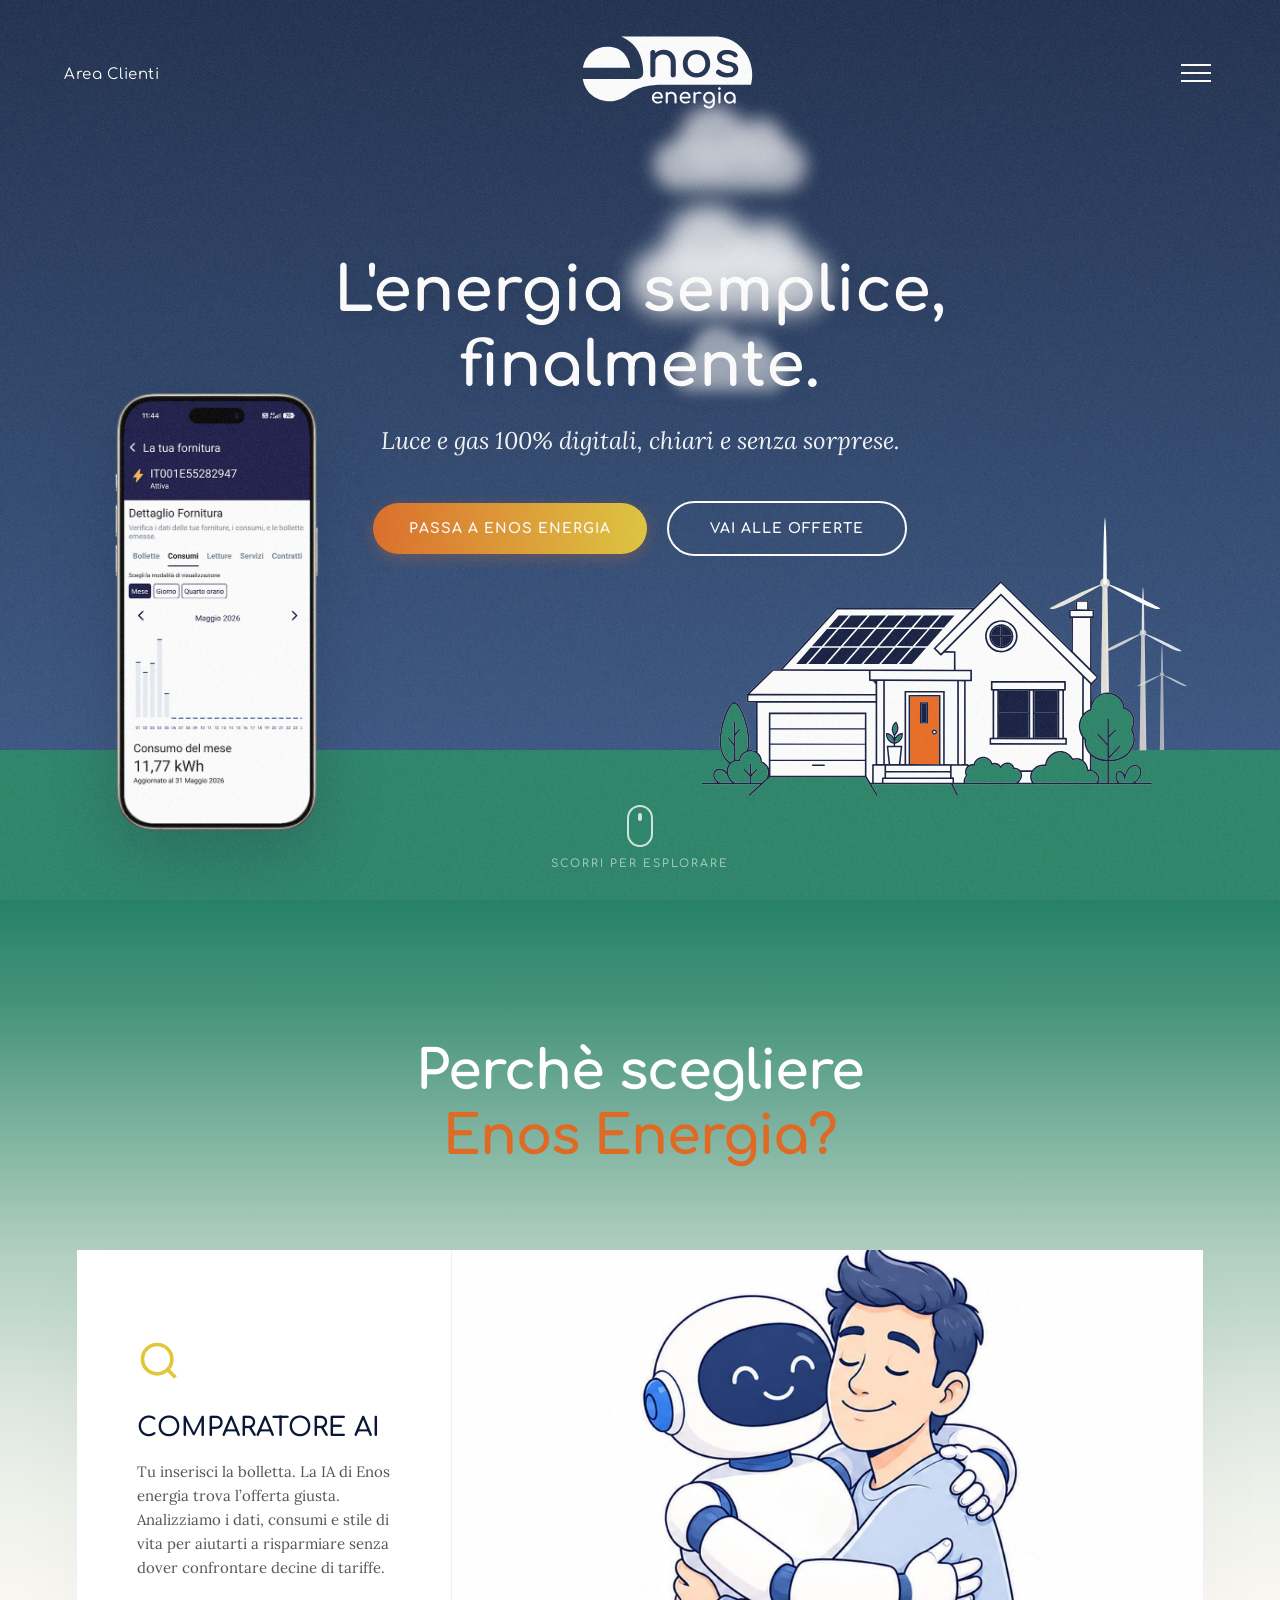
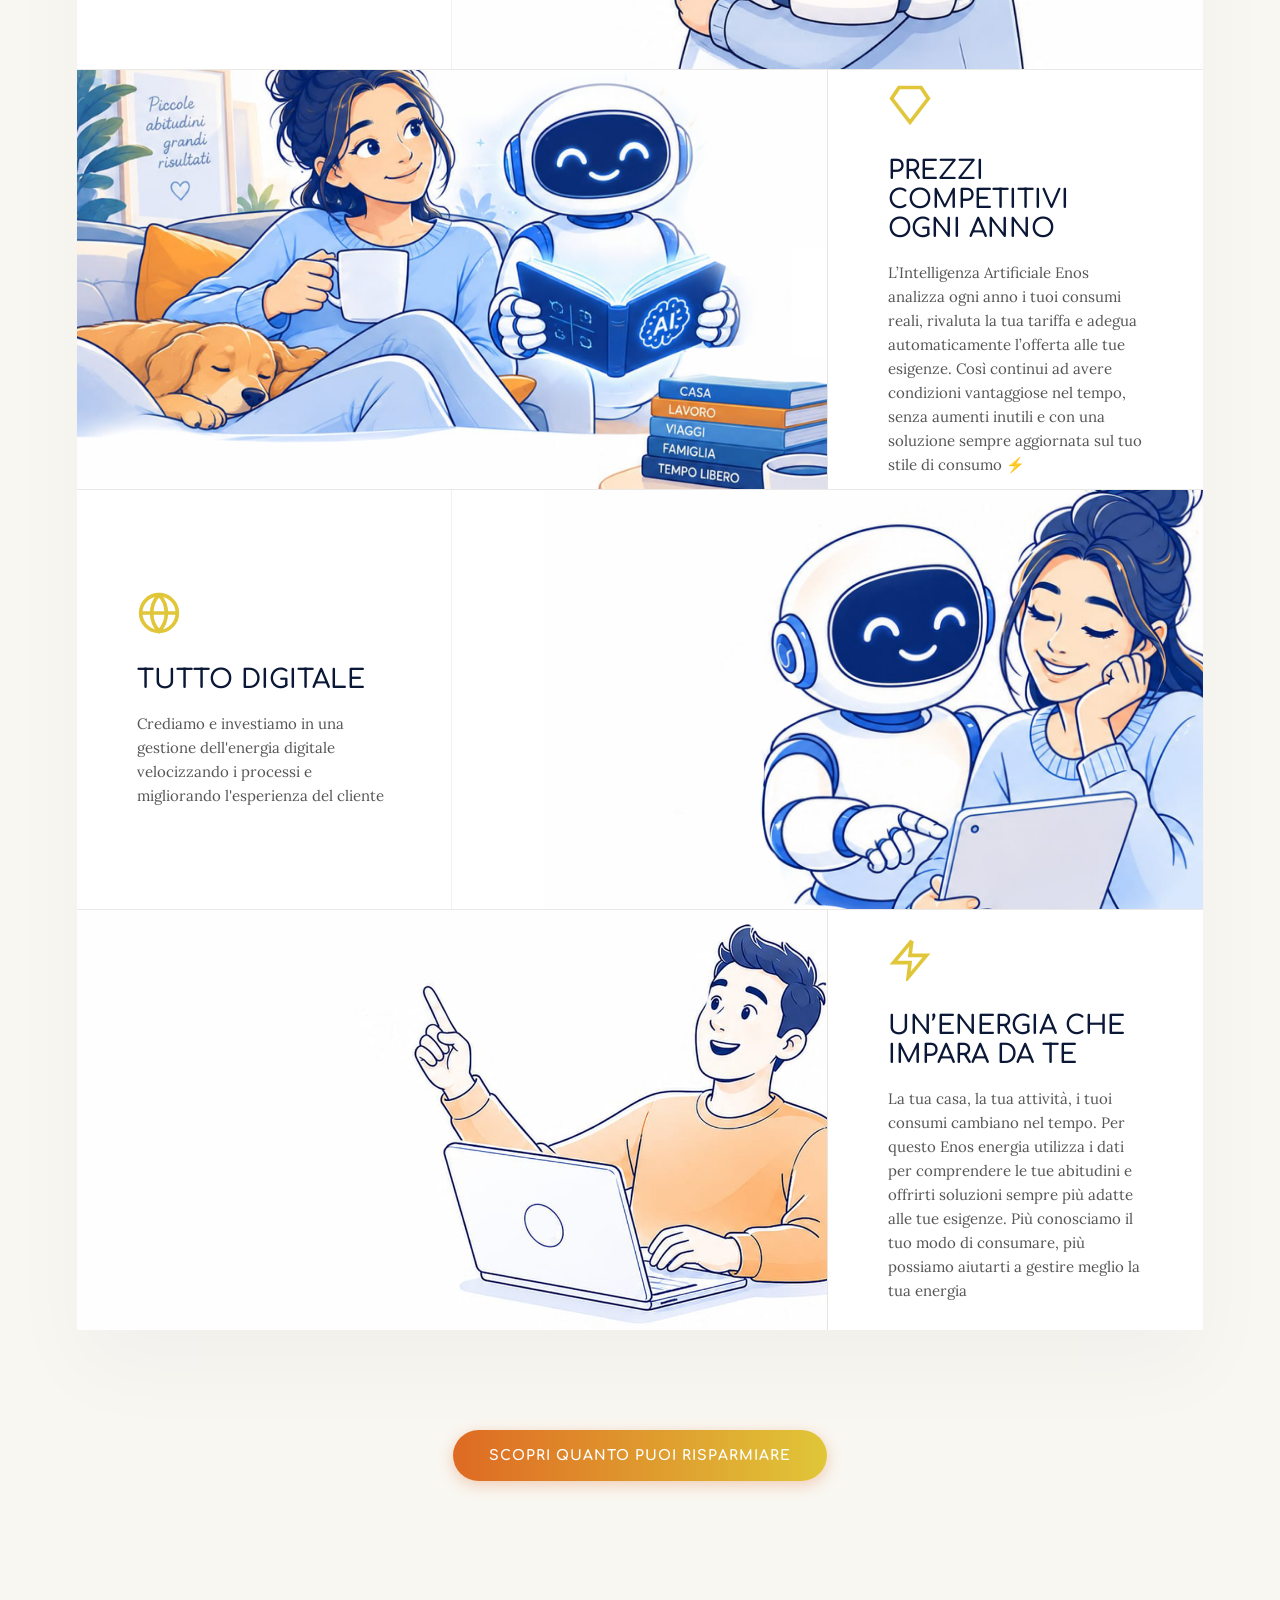
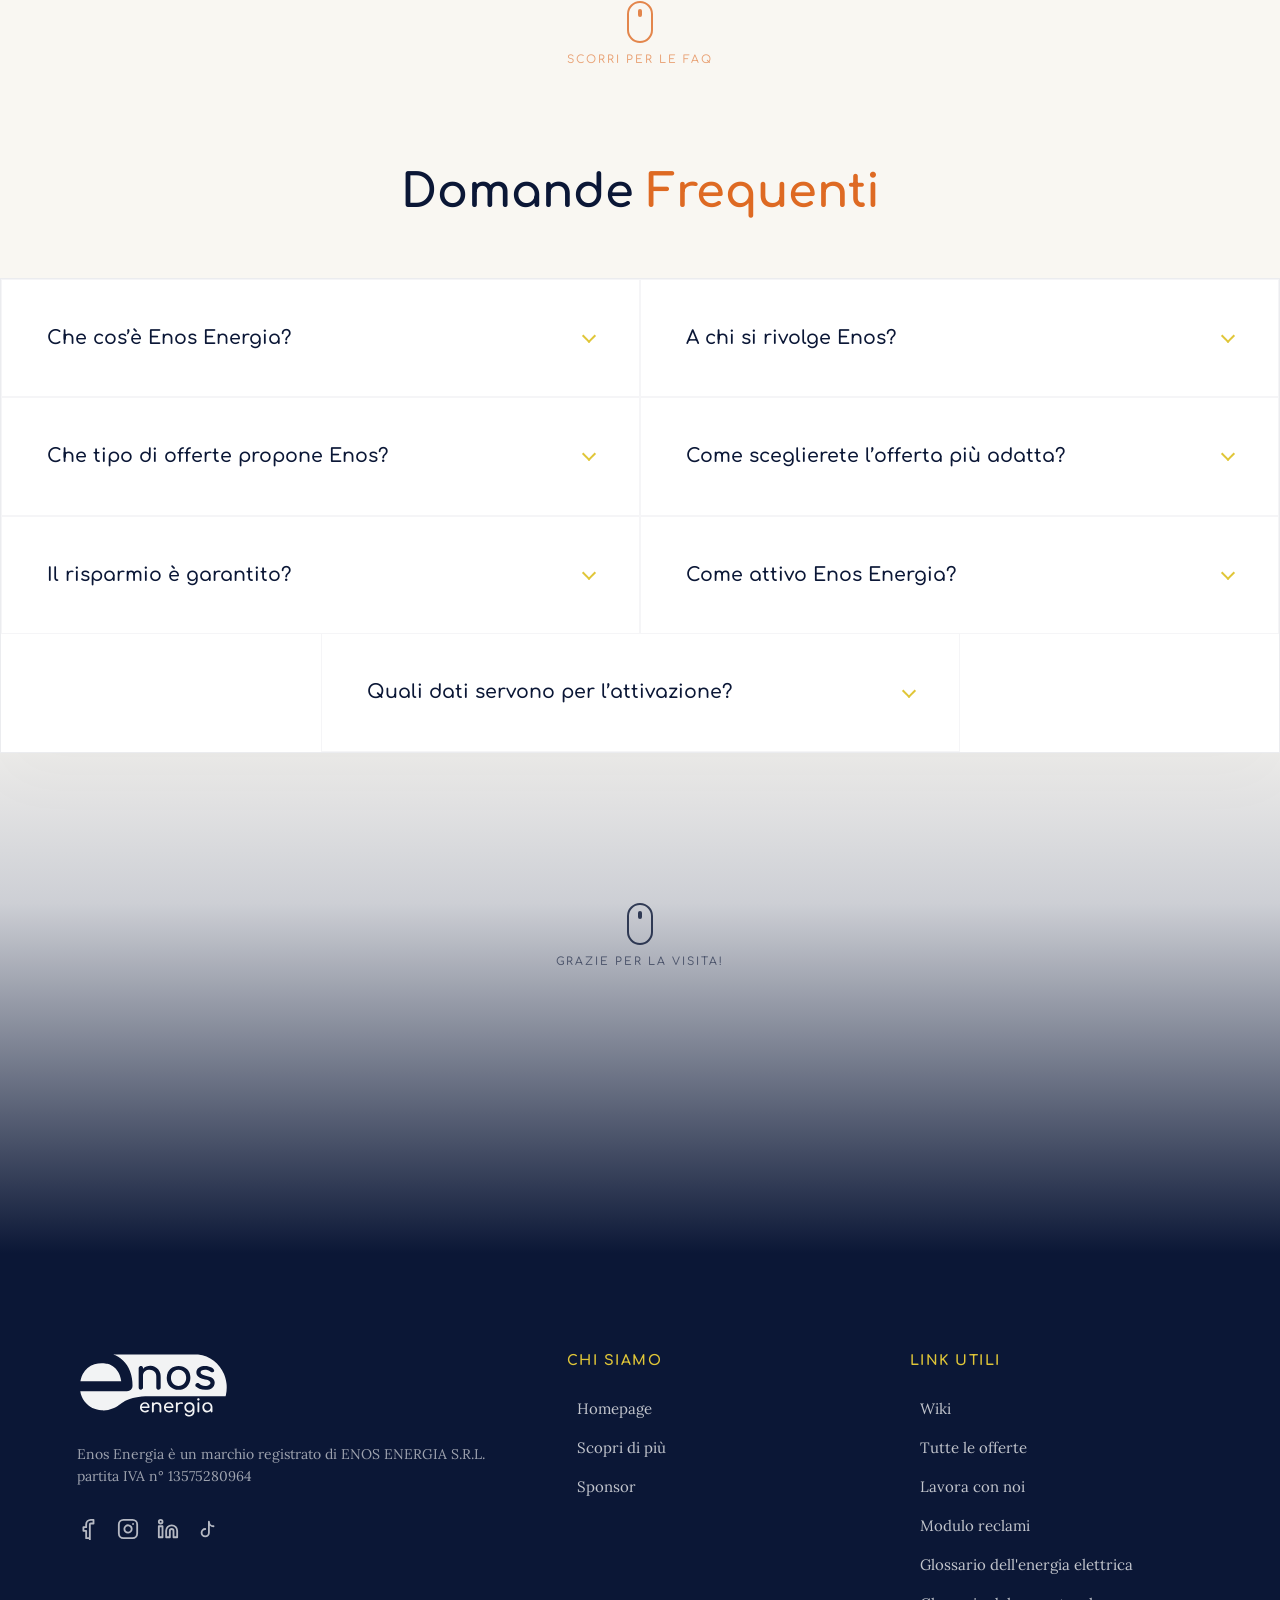
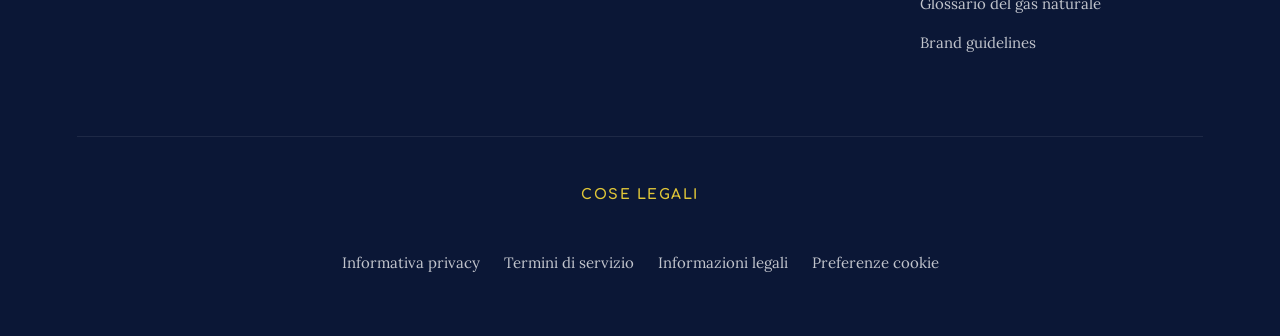
==== commit d10a4719: "Add files via upload" ====
--- a/index.html
+++ b/index.html
@@ -166,7 +166,10 @@
     <div class="fade-bg-top"></div>
 
     <div class="why-enos-header">
-        <h2>Perché scegliere <br> <span>Enos Energia?</span></h2>
+        <h2>
+            <span style="color: #ffffff;" scegliere">Perchè scegliere</span> <br>
+            <span>Enos Energia?</span>
+        </h2>
     </div>
 
     <div class="why-grid-wide">
@@ -175,12 +178,12 @@
                 <div class="bento-icon">
                     <svg viewBox="0 0 24 24" fill="none" stroke="currentColor" stroke-width="2"><circle cx="11" cy="11" r="8"></circle><line x1="21" y1="21" x2="16.65" y2="16.65"></line></svg>
                 </div>
-                <h3>Chiarezza Totale</h3>
-                <p>In base ai tuoi consumi, trovi subito la soluzione più conveniente. Trasparenza senza penali, chiari e senza sorprese.</p>
+                <h3>COMPARATORE AI</h3>
+                <p>Tu inserisci la bolletta. La IA di Enos energia trova l’offerta giusta. Analizziamo i dati, consumi e stile di vita per aiutarti a risparmiare senza dover confrontare decine di tariffe.</p>
             </div>
             <div class="bento-card bento-image size-2rd">
                 <div class="bento-img-wrapper">
-                    <img src="img/foto-1.webp" alt="Un primo piano stilizzato e minimalista che mostra una tazza di caffè in ceramica artigianale e uno smartphone moderno appoggiati su un tavolo di cemento materico e grezzo, illuminati da una luce naturale morbida e calda." loading="lazy">
+                    <img src="img/foto-1.webp" loading="lazy">
                 </div>
             </div>
         </div>
@@ -188,45 +191,45 @@
         <div class="bento-row reveal-item">
             <div class="bento-card bento-image size-2rd">
                 <div class="bento-img-wrapper">
-                    <img src="img/foto-2.webp" alt="Una fotografia d'atmosfera di una persona rilassata seduta su un divano di design color panna, con gli occhi chiusi e un'espressione serena, baciata da un raggio di sole caldo che entra da una grande finestra." loading="lazy">
+                    <img src="img/foto-2.webp" loading="lazy">
+                </div>
+            </div>
+            <div class="bento-card bento-text size-1rd">
+                <div class="bento-icon">
+                    <svg viewBox="0 0 24 24" fill="none" stroke="currentColor" stroke-width="2"><path d="M6 3h12l4 6-10 13L2 9z"></path></svg>
+                </div>
+                <h3>PREZZI COMPETITIVI OGNI ANNO</h3>
+                <p>L’Intelligenza Artificiale Enos analizza ogni anno i tuoi consumi reali, rivaluta la tua tariffa e adegua automaticamente l’offerta alle tue esigenze. Così continui ad avere condizioni vantaggiose nel tempo, senza aumenti inutili e con una soluzione sempre aggiornata sul tuo stile di consumo ⚡</p>
+            </div>
+        </div>
+
+        <div class="bento-row reveal-item">
+            <div class="bento-card bento-text size-1rd">
+                <div class="bento-icon">
+                    <svg viewBox="0 0 24 24" fill="none" stroke="currentColor" stroke-width="2"><circle cx="12" cy="12" r="10"></circle><path d="M12 2a14.5 14.5 0 0 0 0 20 14.5 14.5 0 0 0 0-20"></path><line x1="2" y1="12" x2="22" y2="12"></line></svg>
+                </div>
+                <h3>TUTTO DIGITALE</h3>
+                <p>Crediamo e investiamo in una gestione dell'energia digitale velocizzando i processi e migliorando l'esperienza del cliente</p>
+            </div>
+            <div class="bento-card bento-image size-2rd">
+                <div class="bento-img-wrapper">
+                    <img src="img/foto-3.webp" loading="lazy">
+                </div>
+            </div>
+        </div>
+
+        <div class="bento-row reveal-item">
+            <div class="bento-card bento-image size-2rd">
+                <div class="bento-img-wrapper">
+                    <img src="img/foto-4.webp" loading="lazy">
                 </div>
             </div>
             <div class="bento-card bento-text size-1rd">
                 <div class="bento-icon">
                     <svg viewBox="0 0 24 24" fill="none" stroke="currentColor" stroke-width="2"><polyline points="13 2 3 14 12 14 11 22 21 10 12 10 13 2"></polyline></svg>
                 </div>
-                <h3>Attivazione Veloce</h3>
-                <p>Zero burocrazia, attivazione rapida e zero scartoffie. Tutto online in meno di 5 minutes.</p>
-            </div>
-        </div>
-
-        <div class="bento-row reveal-item">
-            <div class="bento-card bento-text size-1rd">
-                <div class="bento-icon">
-                    <svg viewBox="0 0 24 24" fill="none" stroke="currentColor" stroke-width="2"><path d="M6 3h12l4 6-10 13L2 9z"></path></svg>
-                </div>
-                <h3>Convenienza Reale</h3>
-                <p>Offerte vantaggiose studiate per farti risparmiare sul serio, con prezzi bloccati o indicizzati senza costi nascosti.</p>
-            </div>
-            <div class="bento-card bento-image size-2rd">
-                <div class="bento-img-wrapper">
-                    <img src="img/foto-3.webp" alt="Un raggio di sole netto che attraversa una camera da letto dal design minimalista e scandinavo, illuminando pavimenti in legno grezzo e un letto con lenzuola di lino organico color panna e accenti verde bosco." loading="lazy">
-                </div>
-            </div>
-        </div>
-
-        <div class="bento-row reveal-item">
-            <div class="bento-card bento-image size-2rd">
-                <div class="bento-img-wrapper">
-                    <img src="img/foto-4.webp" alt="Un primo piano testuale che mostra un tablet moderno con un'interfaccia digitale pulita e colorata, appoggiato direttamente su una superficie ruvida e materica di cemento grezzo grigio." loading="lazy">
-                </div>
-            </div>
-            <div class="bento-card bento-text size-1rd">
-                <div class="bento-icon">
-                    <svg viewBox="0 0 24 24" fill="none" stroke="currentColor" stroke-width="2"><circle cx="12" cy="12" r="10"></circle><path d="M12 2a14.5 14.5 0 0 0 0 20 14.5 14.5 0 0 0 0-20"></path><line x1="2" y1="12" x2="22" y2="12"></line></svg>
-                </div>
-                <h3>Tutto Digitale</h3>
-                <p>Tutto 100% digitale: gestisci luce e gas completamente online, dove e quando vuoi tu, senza file o attese.</p>
+                <h3>UN’ENERGIA CHE IMPARA DA TE</h3>
+                <p>La tua casa, la tua attività, i tuoi consumi cambiano nel tempo. Per questo Enos energia utilizza i dati per comprendere le tue abitudini e offrirti soluzioni sempre più adatte alle tue esigenze. Più conosciamo il tuo modo di consumare, più possiamo aiutarti a gestire meglio la tua energia</p>
             </div>
         </div>
     </div>
@@ -567,4 +570,4 @@
 <div id="custom-cursor"></div>
 
 </body>
-</html>
+</html>
--- a/style.css
+++ b/style.css
@@ -137,7 +137,7 @@
 
 .hero-content {
     position: relative;
-    z-index: 10;
+    z-index: 20;
     text-align: center;
     color: var(--white);
     max-width: 750px;
@@ -190,17 +190,19 @@
 }
 
 .btn-solid {
-    background-color: var(--premium-orange);
+    background: linear-gradient(90deg, var(--premium-orange) 0%, var(--premium-gold) 50%, var(--premium-orange) 100%);
+    background-size: 200% auto;
     color: var(--white);
-    border: 2px solid var(--premium-orange);
+    border: none;
     box-shadow: 0 4px 15px rgba(222, 106, 35, 0.3);
+    transition: background-position 0.5s ease, transform 0.3s cubic-bezier(0.25, 1, 0.5, 1), box-shadow 0.3s ease;
 }
 
 .btn-solid:hover {
-    background-color: transparent;
+    background-position: right center;
+    transform: translateY(-3px);
+    box-shadow: 0 8px 25px rgba(222, 106, 35, 0.5);
     color: var(--white);
-    border-color: var(--white);
-    box-shadow: none;
 }
 
 .btn-glow {
@@ -229,13 +231,46 @@
 /* =========================================
    ASSETS E TRANSIZIONI
    ========================================= */
-.hero-house {
-    position: absolute;
-    bottom: 150px;
-    right: 6%;
-    height: clamp(200px, 30vh, 320px);
-    width: auto;
-    z-index: 5;
+
+.app-entrance-wrapper {
+    position: absolute;
+    bottom: 50px;
+    left: 8%;
+    width: clamp(180px, 18vw, 320px); 
+    z-index: 15;
+    opacity: 0;
+    transform: translateY(60px);
+    animation: appEntrance 1.2s cubic-bezier(0.215, 0.610, 0.355, 1) forwards 1s;
+}
+
+.app-floating-wrapper {
+    display: block;
+    width: 100%;
+    animation: floatApp 5s ease-in-out infinite;
+}
+
+.app-mockup-img {
+    width: 100%;
+    height: auto;
+    filter: drop-shadow(0 20px 30px rgba(11, 23, 54, 0.25));
+}
+
+@keyframes appEntrance {
+    to { opacity: 1; transform: translateY(0); }
+}
+
+@keyframes floatApp {
+    0%, 100% { transform: translateY(0px); }
+    50% { transform: translateY(-18px); }
+}
+
+.hero-house-container {
+    position: absolute;
+    bottom: 100px;
+    right: 10%;
+    width: 450px;
+    height: auto;
+    z-index: 15;
 }
 
 .hero-green-floor {
@@ -245,7 +280,7 @@
     width: 100%;
     height: 150px;
     background-color: var(--brand-green);
-    z-index: 2;
+    z-index: 10;
 }
 
 /* =========================================
@@ -549,21 +584,7 @@
 #custom-cursor {
     width: 30px;
     height: 30px;
-    border: 3px solid var(--premium-gold);
-    border-radius: 50%;
-    position: fixed;
-    top: 0;
-    left: 0;
-    pointer-events: none;
-    z-index: 10000;
-    transform: translate(-50%, -50%);
-    transition: width 0.2s ease, height 0.2s ease, background-color 0.2s ease;
-}
-
-#custom-cursor {
-    width: 30px;
-    height: 30px;
-    border: 1px solid var(--premium-gold);
+    border: 1.5px solid var(--premium-gold);
     border-radius: 50%;
     position: fixed;
     top: 0;
@@ -575,13 +596,12 @@
     opacity: 0;
 }
 
-body:not(.is-loading) #custom-cursor {}
-
-body:has(a:hover, button:hover, .btn-cta:hover) #custom-cursor {
-    width: 40px;
-    height: 40px;
-    background-color: rgba(224, 198, 56, 0.1);
+body:has(a:hover, button:hover, .btn-cta:hover, .faq-trigger:hover) #custom-cursor {
+    width: 45px;
+    height: 45px;
+    background-color: rgba(224, 198, 56, 0.15);
     backdrop-filter: blur(2px);
+    border-color: transparent;
 }
 
 /* =========================================================================
@@ -611,27 +631,62 @@
     --night: #060b19;
 }
 
-.sky-background {
+/* =========================================================================
+   CIELO 
+   ========================================================================= */
+.sky-layer {
     position: absolute;
     inset: 0;
-    animation: skyCycle 15s infinite linear;
     z-index: 1;
-}
-
-@keyframes skyCycle {
-    0% { background-color: var(--dawn); }
-    15% { background-color: var(--day); }
-    45% { background-color: var(--day); }
-    55% { background-color: #fca34d; } 
-    68% { background-color: var(--sunset); } 
-    75%, 93% { background-color: var(--night); }
-    100% { background-color: var(--dawn); }
+    opacity: 0;
+    will-change: opacity; 
+    backface-visibility: hidden;
+}
+
+.sky-day {
+    background: linear-gradient(to right, #2a75d3, #7bc0ff);
+    animation: fadeDay 15s infinite linear;
+}
+
+.sky-sunset {
+    background: linear-gradient(to right, var(--premium-orange), var(--premium-gold));
+    animation: fadeSunset 15s infinite linear;
+}
+
+.sky-night {
+    background: linear-gradient(to right, #050a14, var(--premium-navy));
+    animation: fadeNight 15s infinite linear;
+}
+
+@keyframes fadeDay {
+    0% { opacity: 1; }
+    30% { opacity: 1; }
+    40% { opacity: 0; }
+    90% { opacity: 0; }
+    100% { opacity: 1; }
+}
+
+@keyframes fadeSunset {
+    0% { opacity: 0; }
+    25% { opacity: 0; }
+    40% { opacity: 1; }
+    60% { opacity: 1; }
+    70% { opacity: 0; }
+    100% { opacity: 0; }
+}
+
+@keyframes fadeNight {
+    0% { opacity: 0; }
+    60% { opacity: 0; }
+    70% { opacity: 1; }
+    95% { opacity: 1; }
+    100% { opacity: 0; }
 }
 
 .sun {
     position: absolute;
-    width: 80px;
-    height: 80px;
+    width: 120px;
+    height: 120px;
     background: #ffce54;
     border-radius: 50%;
     box-shadow: 0 0 40px #ffce54;
@@ -677,7 +732,7 @@
 .stars-container {
     position: absolute;
     inset: 0;
-    z-index: 1;
+    z-index: 3;
     opacity: 0;
     animation: moonFade 15s infinite linear;
 }
@@ -711,34 +766,37 @@
     100% { opacity: 0; }
 }
 
-.house-window {
-    transition: fill 0.5s ease, filter 0.5s ease;
-    fill: #caebff; /* Colore Giorno */
-}
-
-@keyframes windowGlow {
-    0%, 73% { 
-        fill: #caebff; 
-        filter: none; 
+/* =========================================================================
+   LUCI CASA
+   ========================================================================= */
+
+.hero-house-container .hero-house .windowLight {
+    transition: fill 0.8s ease, stroke 0.8s ease;
+}
+
+.hero-section .sky-night ~ .hero-house-container .windowLight {
+    animation: glowWindowsCycle 15s infinite linear !important;
+}
+
+@keyframes glowWindowsCycle {
+    0%, 65% { 
+        fill: #101a3c;
     }
-    75%, 93% { 
-        fill: #ffdb15; 
-        filter: drop-shadow(0 0 12px #ffdb15); 
+    70%, 95% { 
+        fill: #f5c836; 
     }
     100% { 
-        fill: #caebff; 
-        filter: none; 
+        fill: #101a3c;
     }
 }
 
-.hero-house .house-window {
-    animation: windowGlow 15s infinite linear;
+.clouds-container{
+    z-index: 3;
 }
 
 .cloud {
     position: absolute;
     background: rgba(255, 255, 255, 0.85);
-    z-index: 3;
     animation: cloudMove 25s infinite linear;
     width: 180px;
     height: 60px;
@@ -802,18 +860,33 @@
 
 .wind-turbine-container {
     position: absolute;
-    bottom: 150px;
-    left: 8%;
-    width: clamp(100px, 15vw, 150px);
+    width: 120px;
     height: auto;
-    z-index: 9;
     pointer-events: none;
 }
 
-.wind-turbine {
-    width: 100%;
-    height: auto;
-    display: block;
+/* Posizionamento scaglionato a destra per tridimensionalità */
+.turbine-main { 
+    right: 9%; 
+    bottom: 145px; 
+    z-index: 10; 
+}
+
+.turbine-back-1 { 
+    right: 6%; 
+    bottom: 110px; 
+    transform: scale(0.7); 
+    z-index: 12; 
+    opacity: 0.85; 
+}
+
+.turbine-back-2 { 
+    right: 4.5%; 
+    bottom: 81px;  
+    transform: scale(0.45); 
+    z-index: 11; 
+    opacity: 0.65; 
+    filter: blur(0.5px); 
 }
 
 .turbine-blades {
@@ -826,31 +899,24 @@
     to { transform: rotate(360deg); }
 }
 
+/* LUCE ROSSA: Innescata dalla classe notturna sul parent */
 .turbine-light {
     fill: #ff3b30;
     transition: opacity 0.5s ease;
     opacity: 0;
-    animation: turbineLightCycle 15s infinite linear;
+}
+
+.hero-section.is-night .turbine-light {
+    animation: turbineLightCycle 15s infinite ease-in-out;
 }
 
 @keyframes turbineLightCycle {
-    /* Spenta di giorno */
-    0%, 74% { opacity: 0; }
-    75% { opacity: 1; }
-    80% { opacity: 0.2; }
-    85% { opacity: 1; }
-    90% { opacity: 0.2; }
-    93% { opacity: 1; }
-    100% { opacity: 0; }
-}
-
-.hero-house-container {
-    position: absolute;
-    bottom: -0.5px;
-    right: 50px;
-    z-index: 10;
-    pointer-events: none;
-}
+    0%, 65% { opacity: 0; }        /* Spenta di giorno */
+    70%, 80%, 90% { opacity: 1; }   /* Pulsazione notturna */
+    75%, 85%, 95% { opacity: 0.1; }
+    100% { opacity: 0; }           /* Spegnimento all'alba */
+}
+
 
 /* =========================================================================
    INDICATORE DI SCROLL PREMIUM
@@ -1438,4 +1504,4 @@
     .bento-row:nth-child(2) { flex-direction: column-reverse; }
     .bento-row:nth-child(4) { flex-direction: column-reverse; }
     .bento-row .bento-card:not(:last-child) { border-right: none; border-bottom: 1px solid rgba(11, 23, 54, 0.06); }
-}
+}
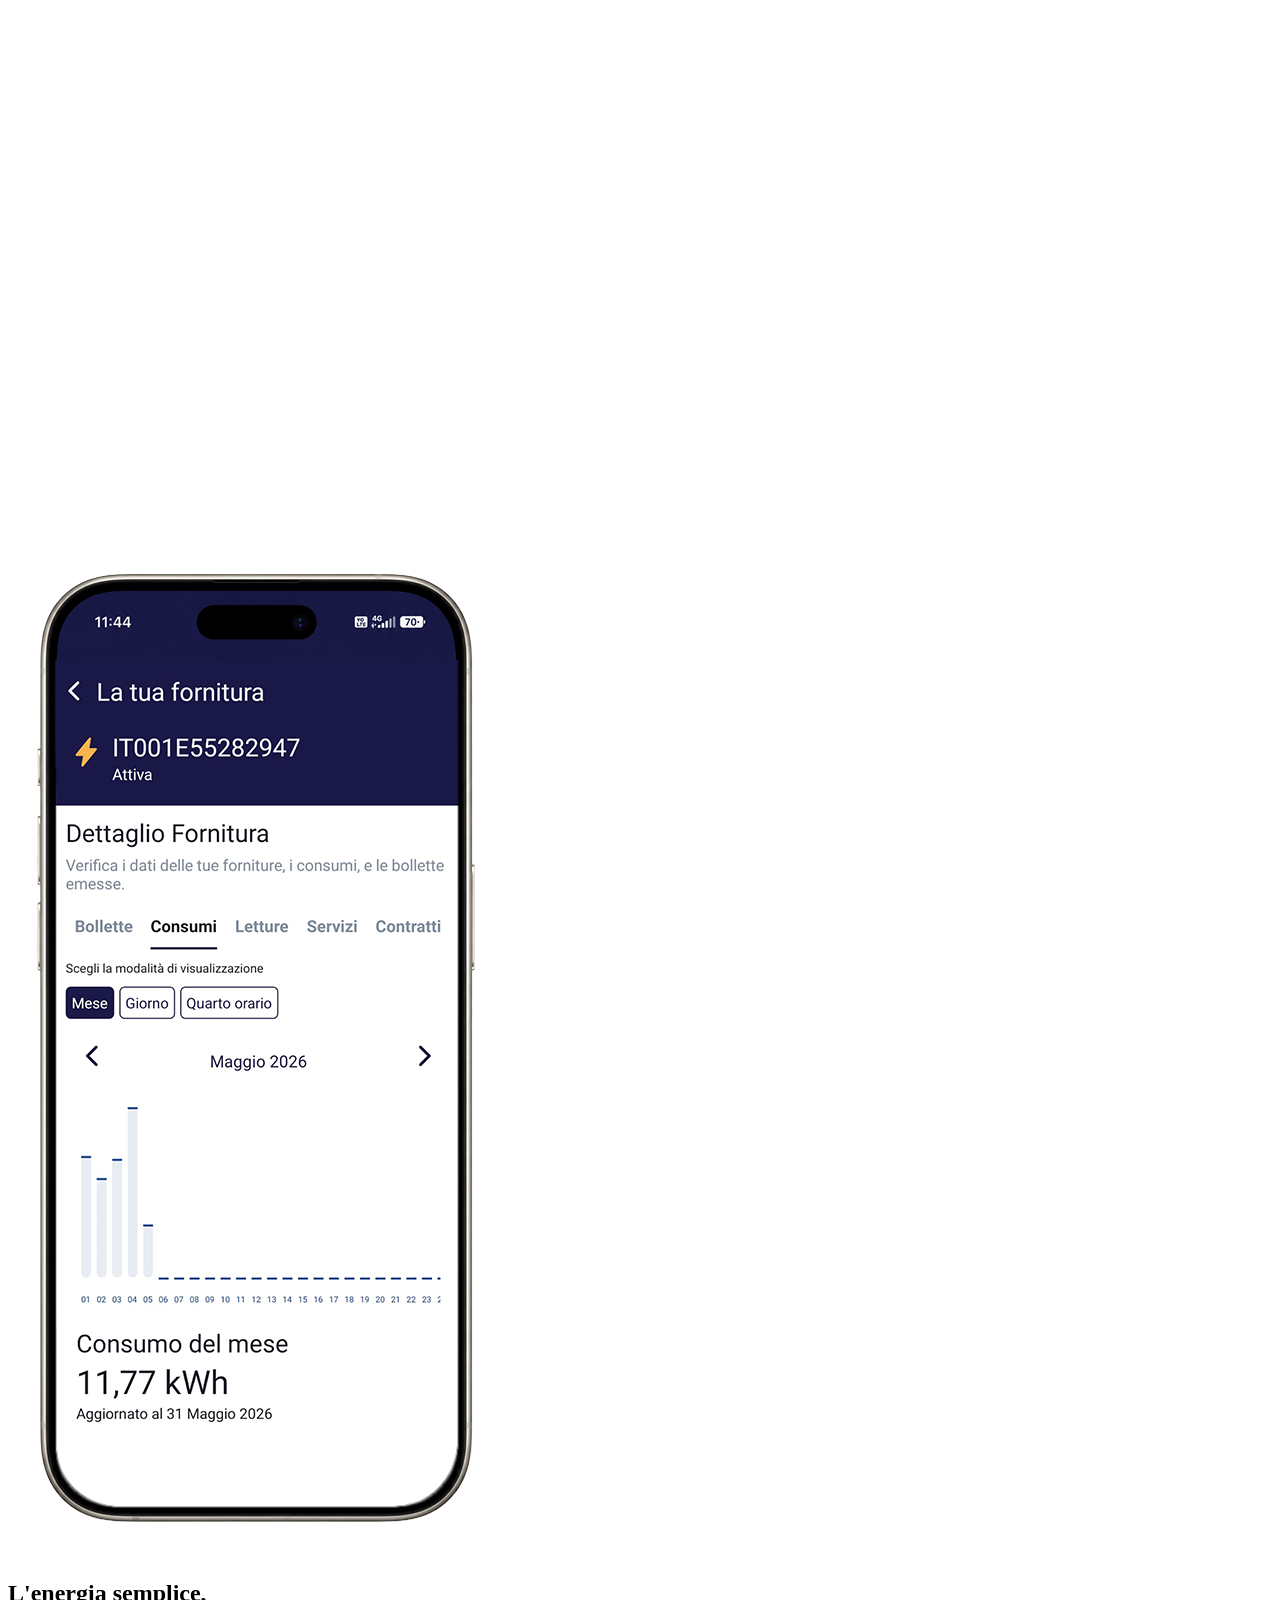
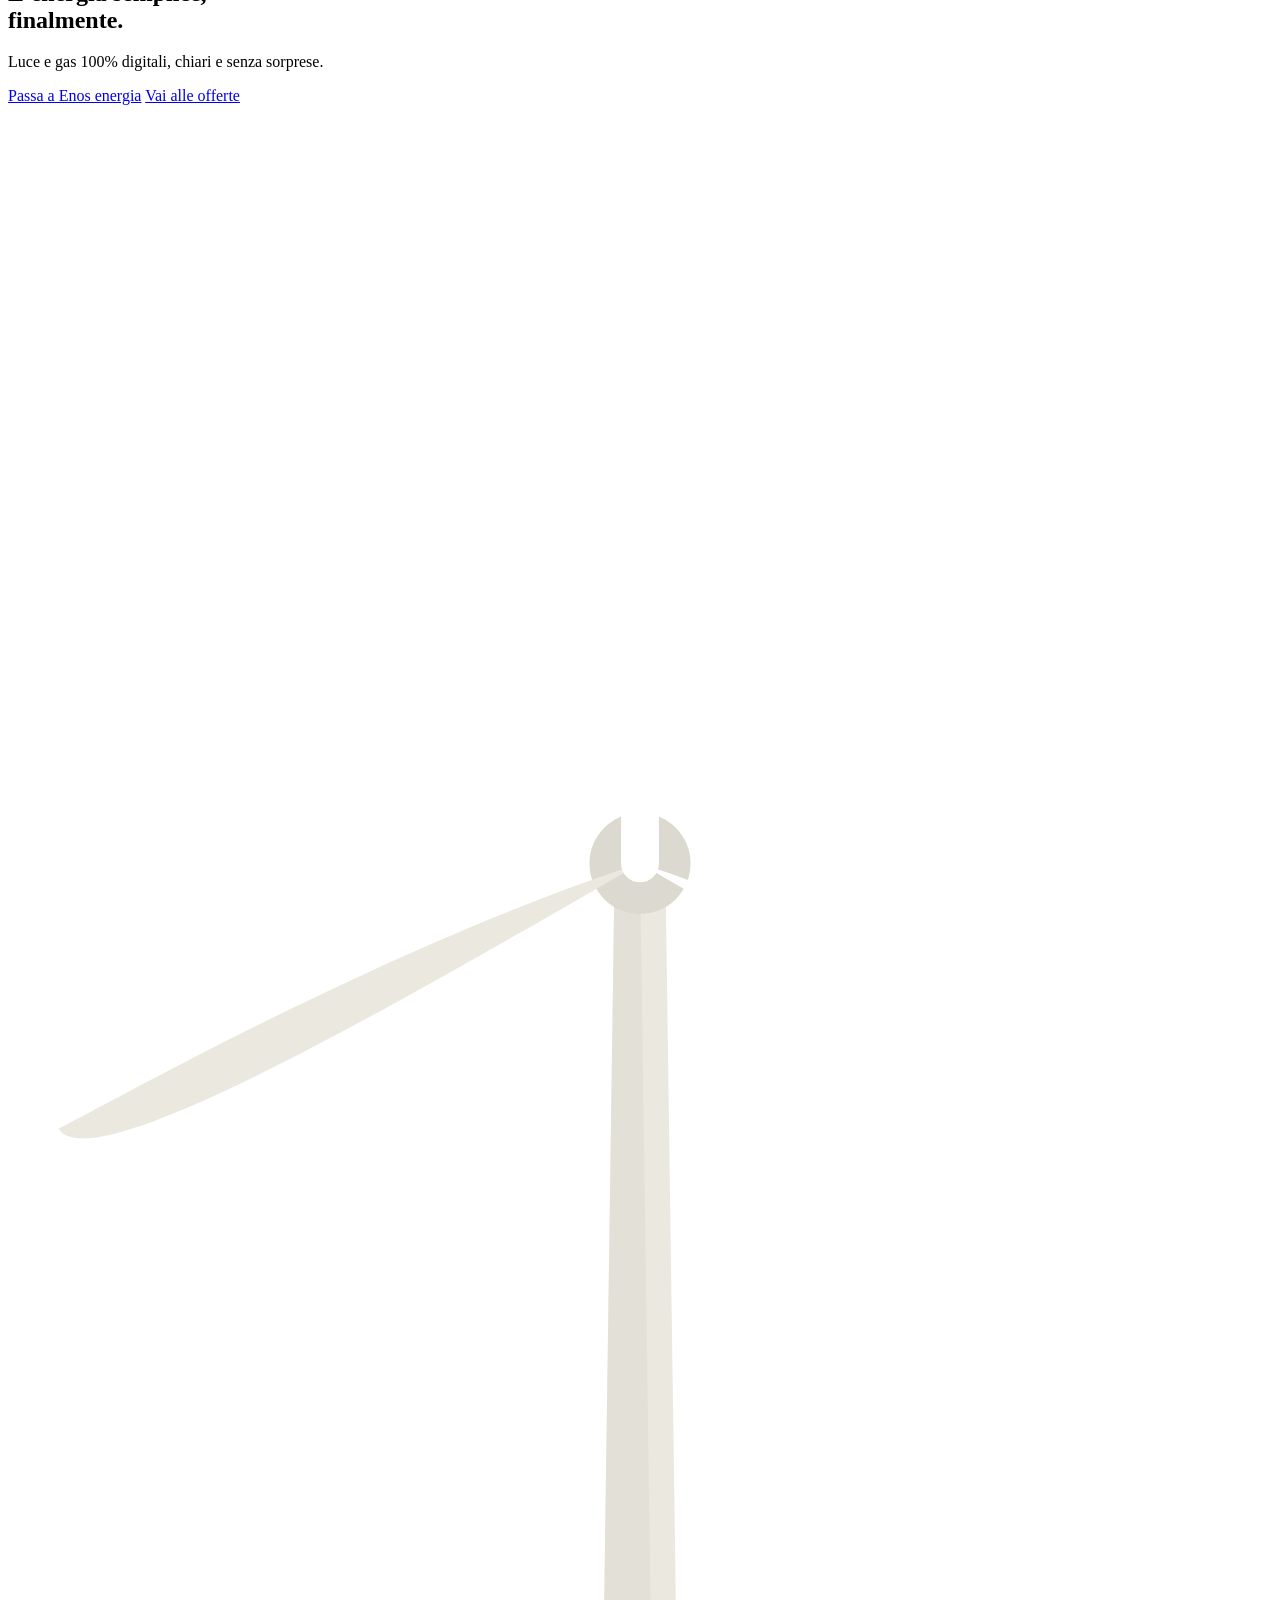
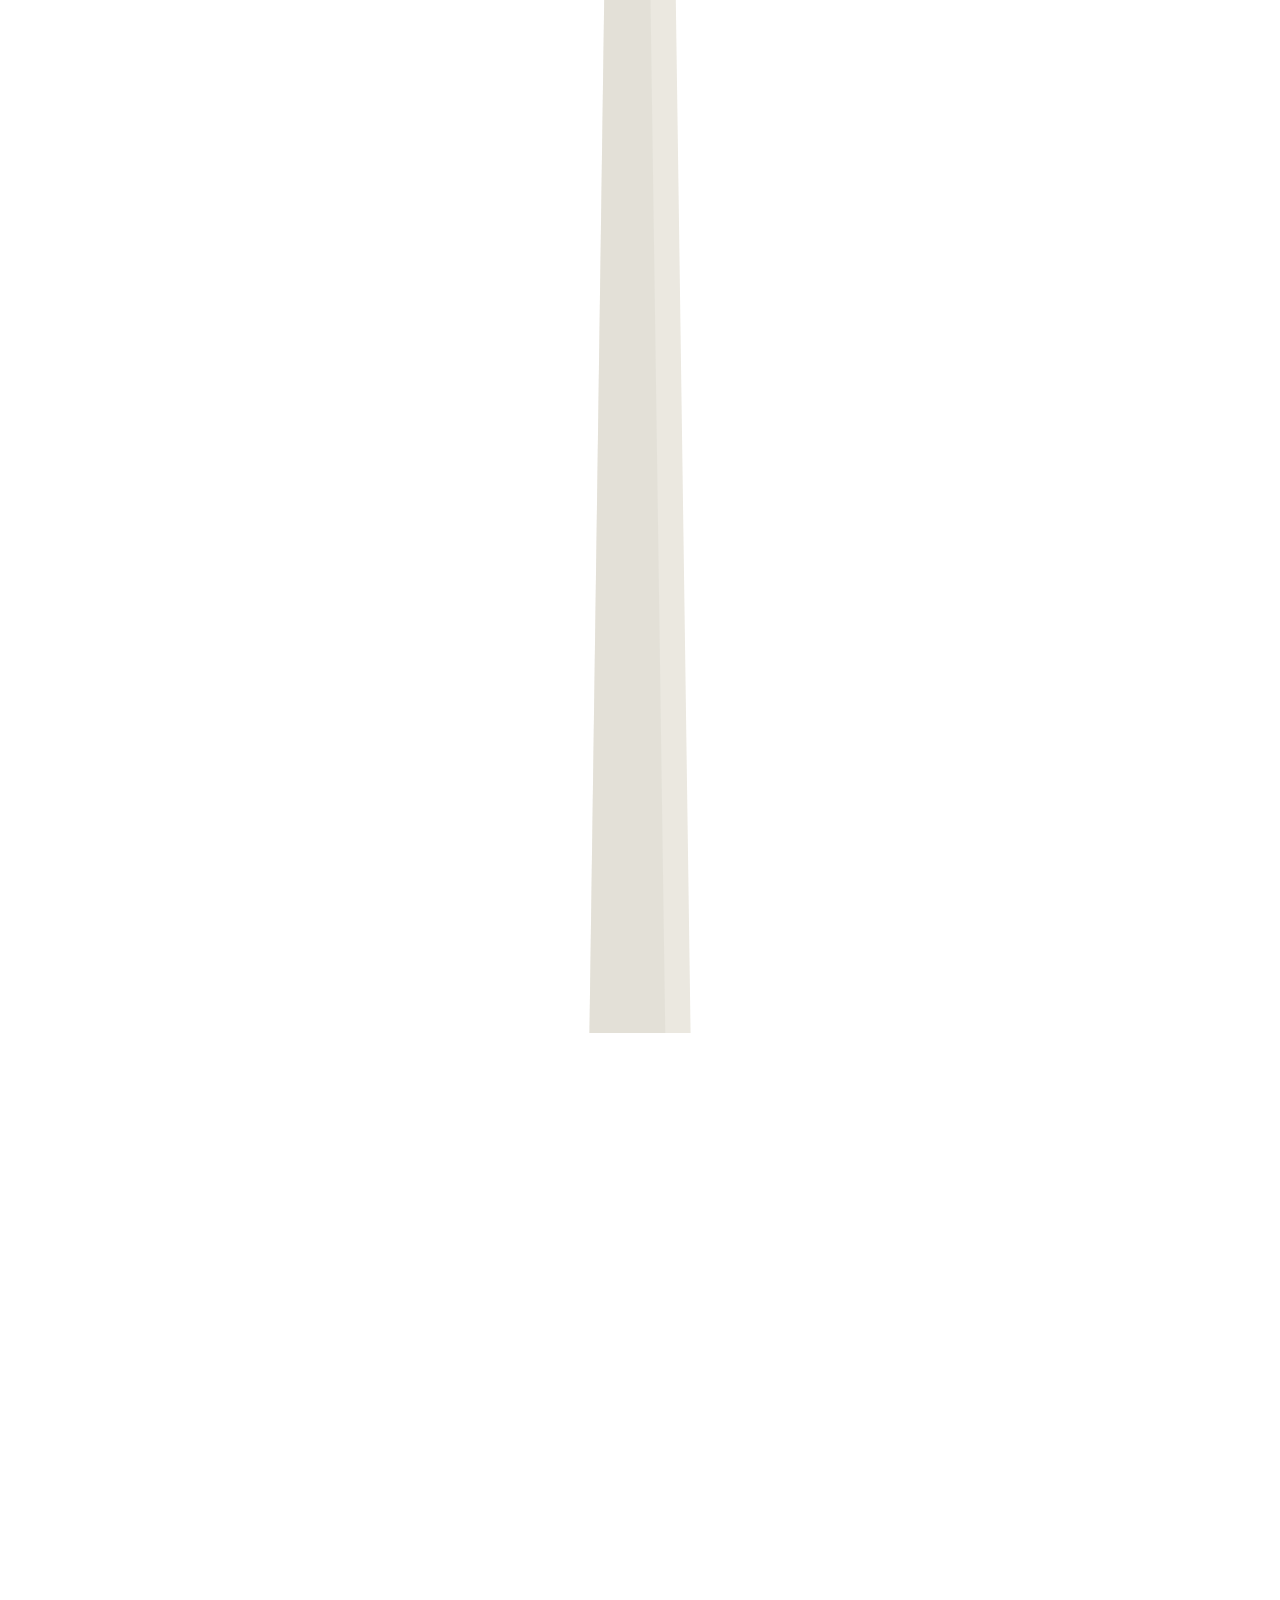
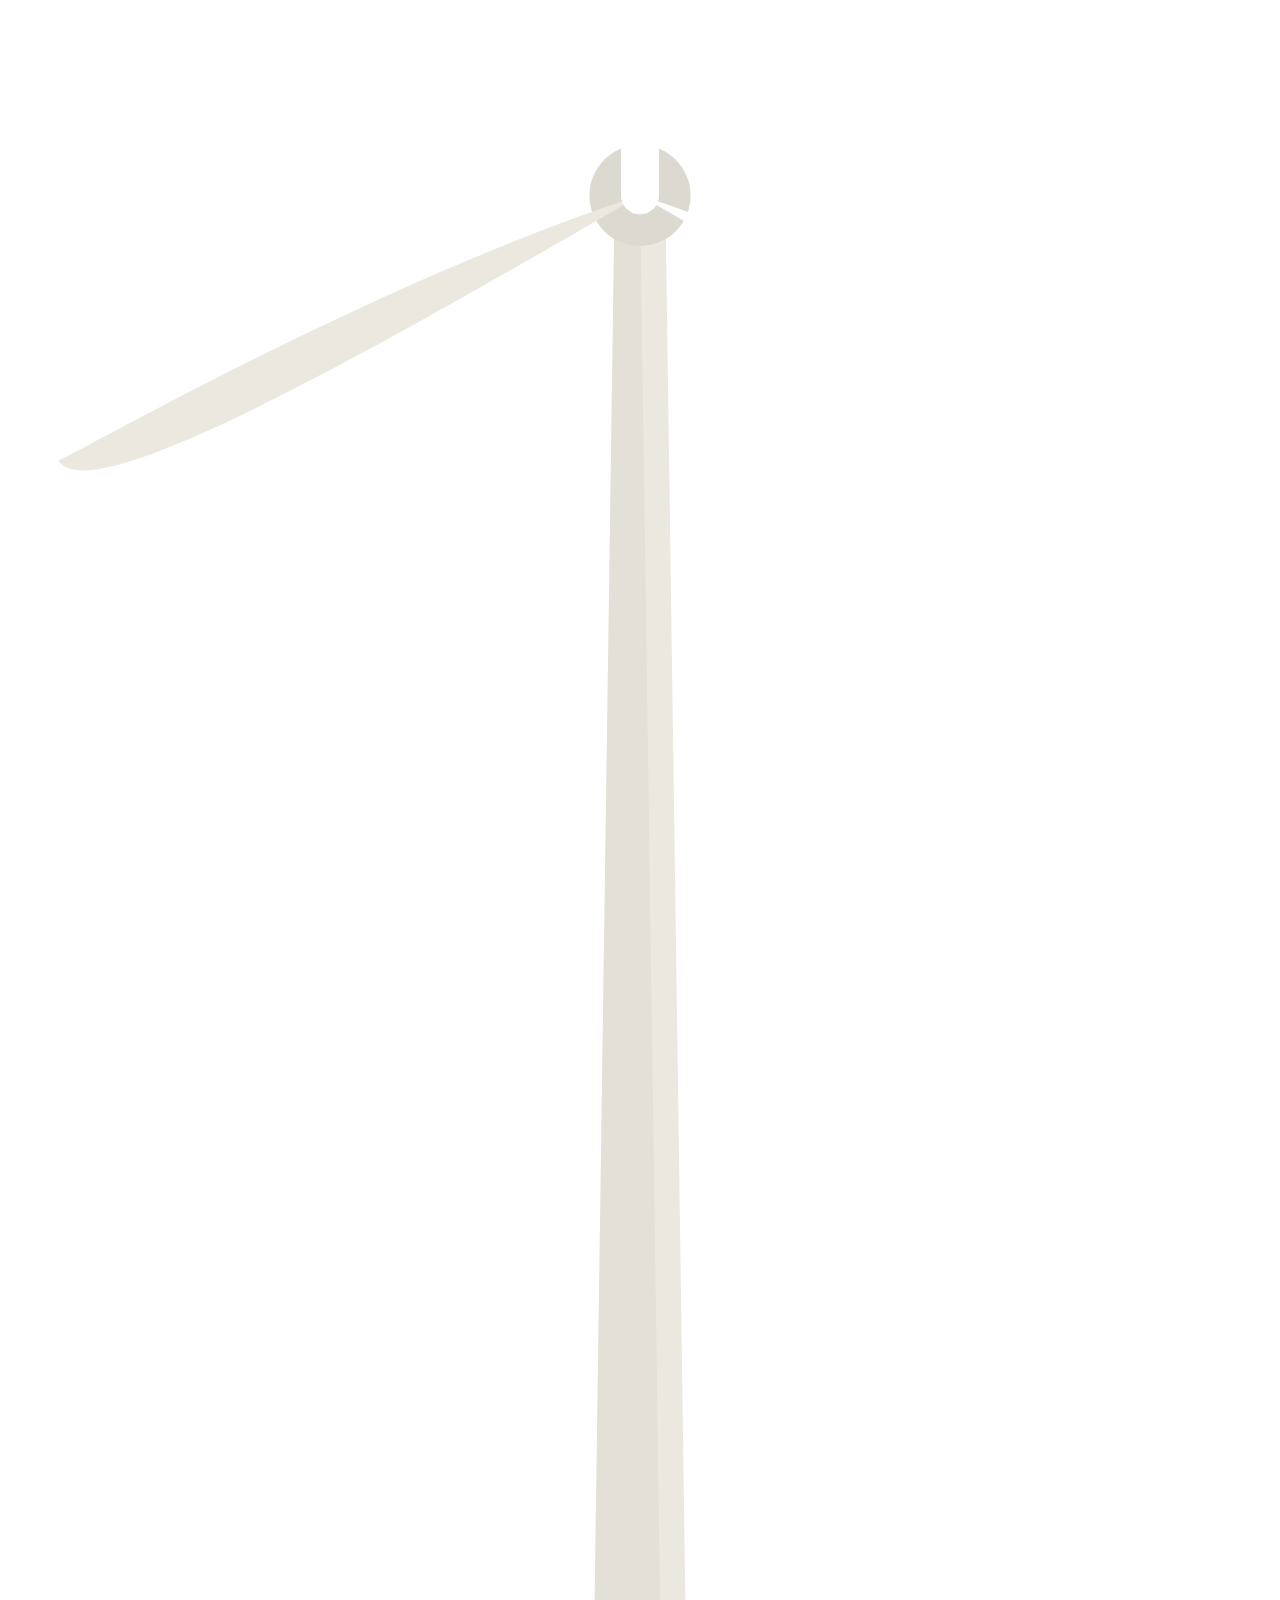
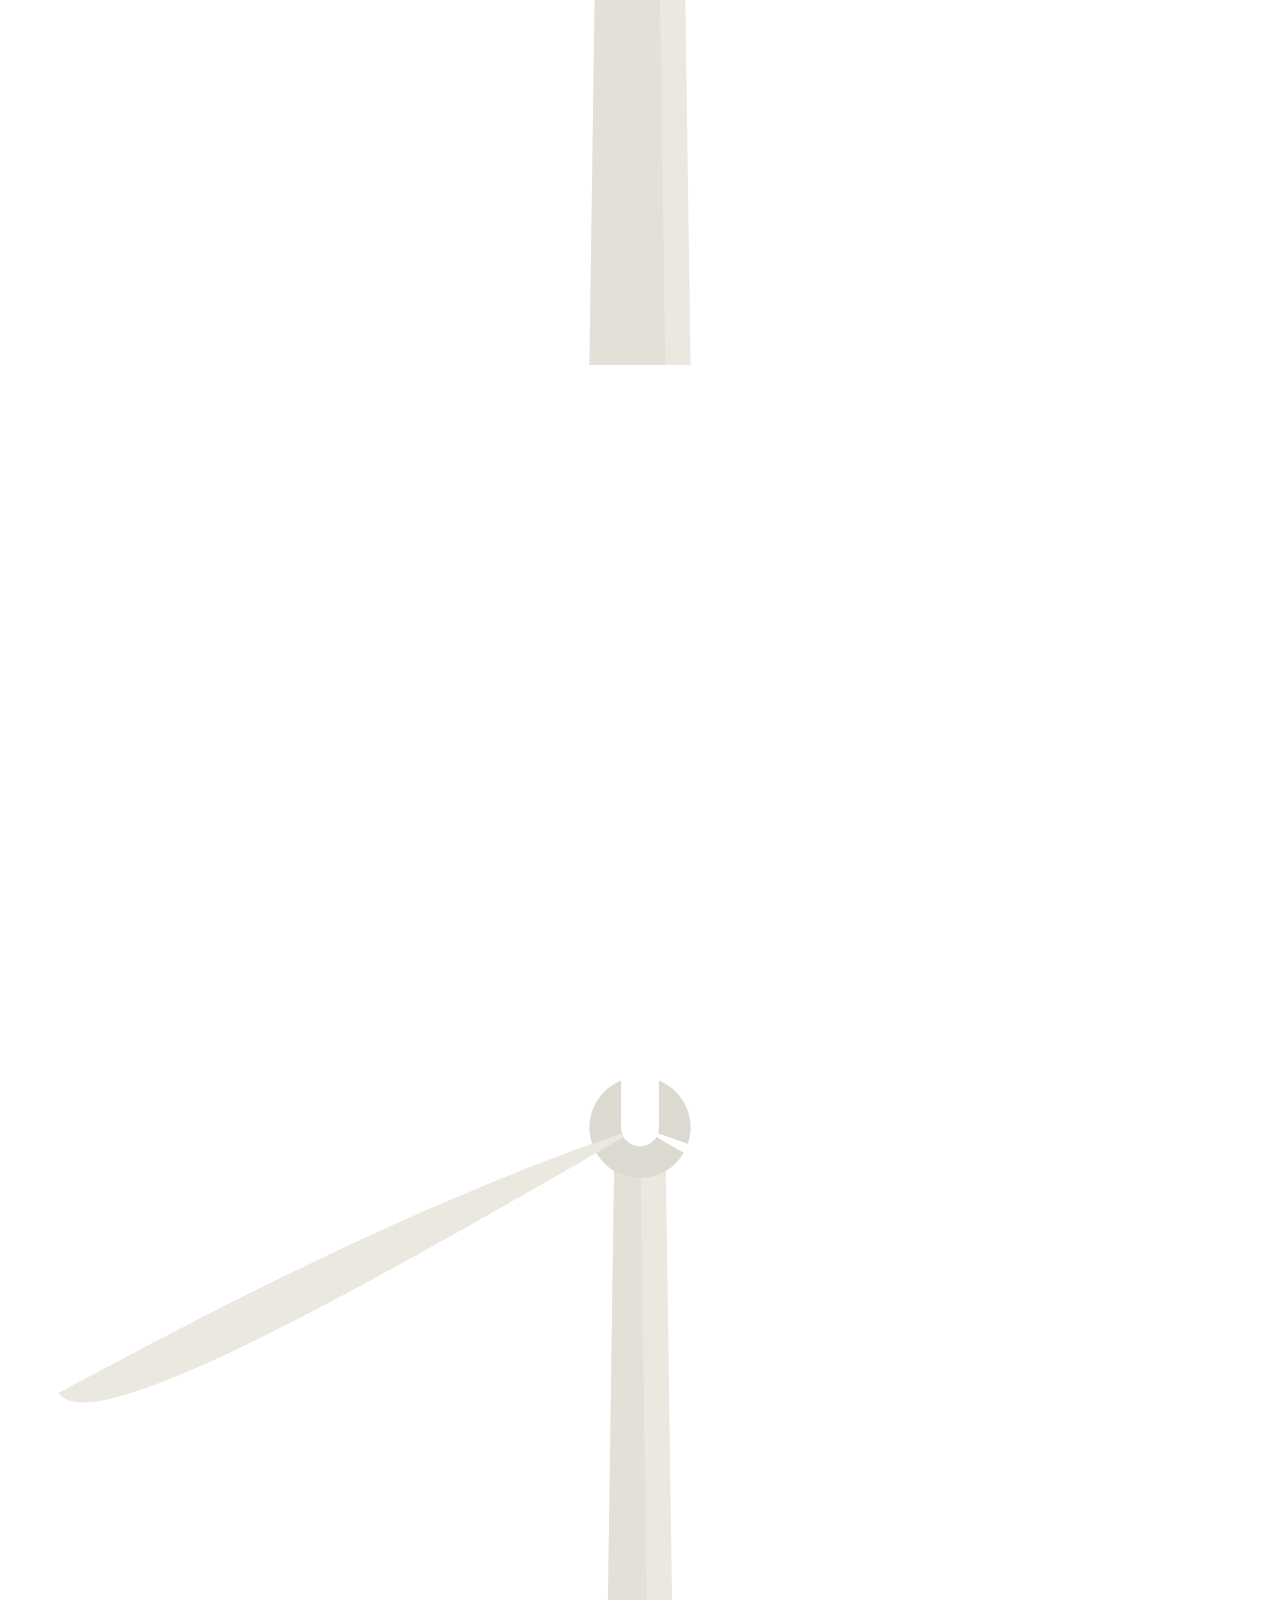
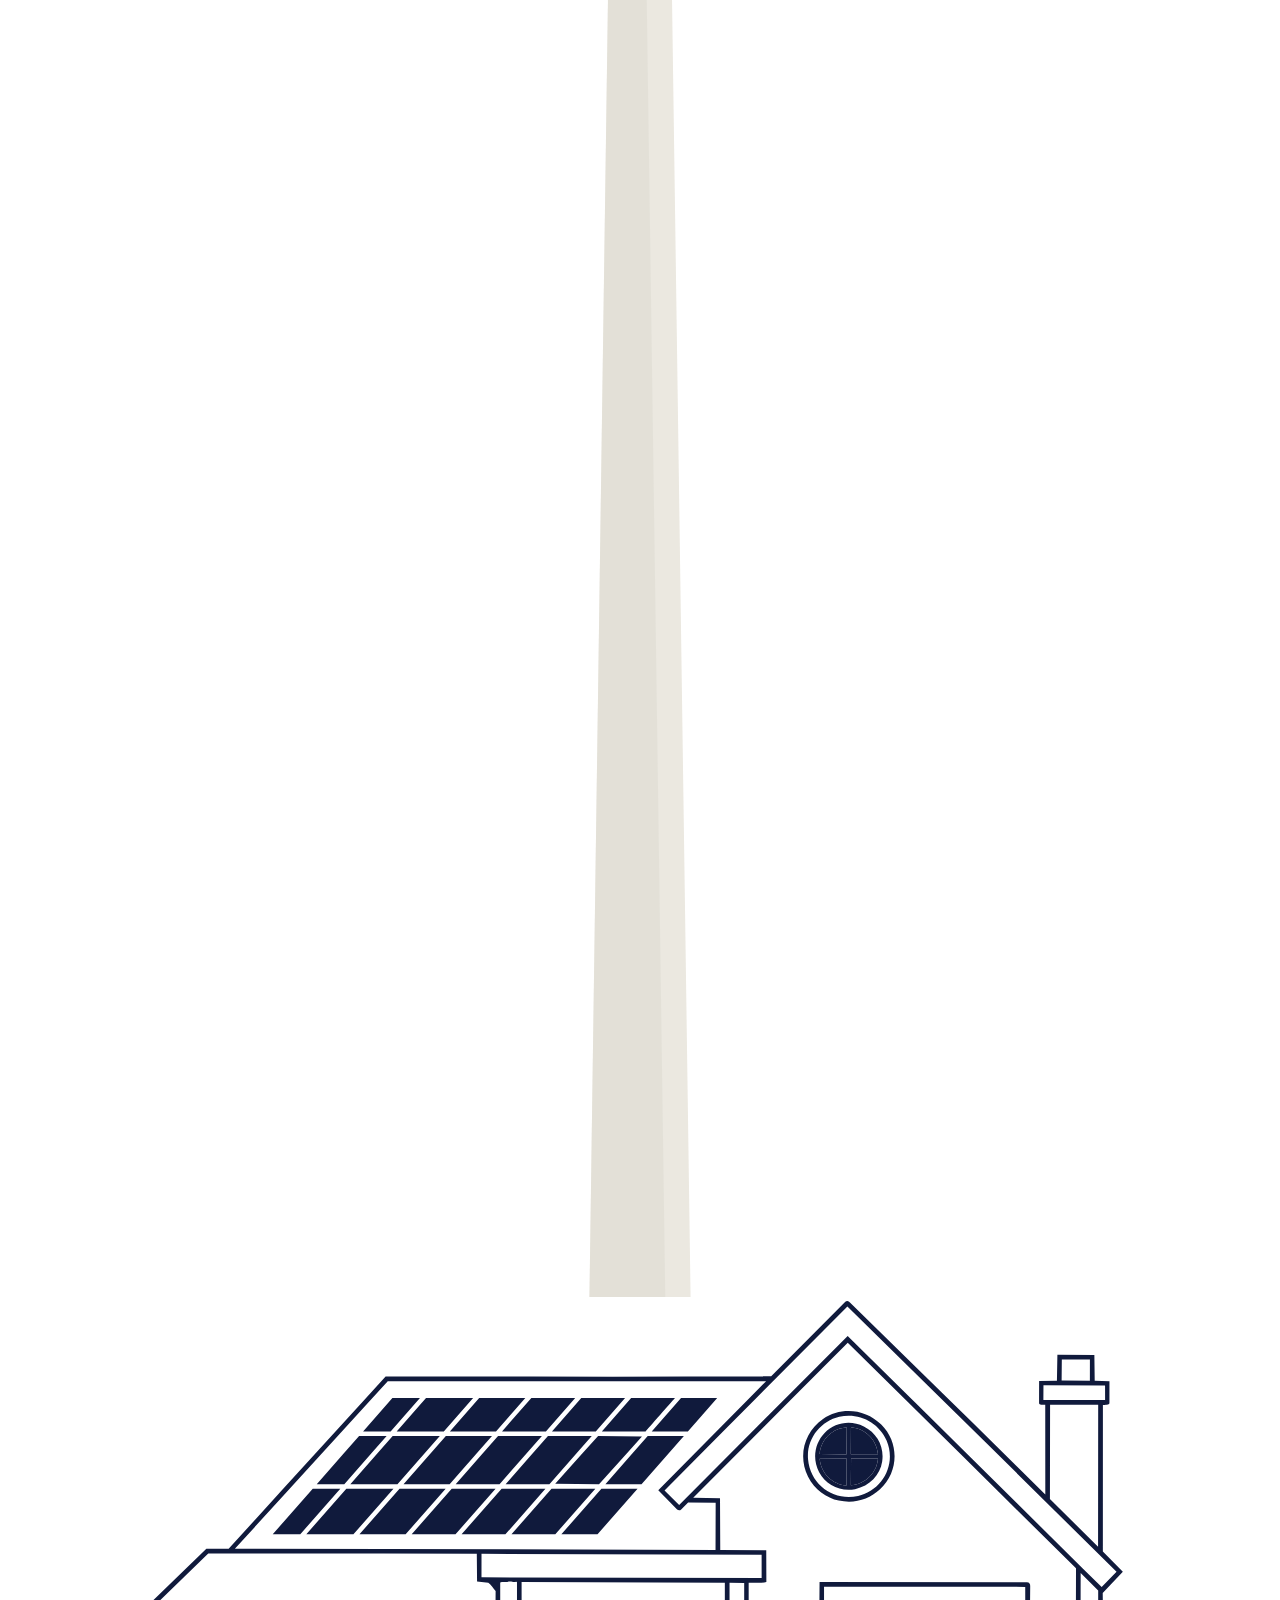
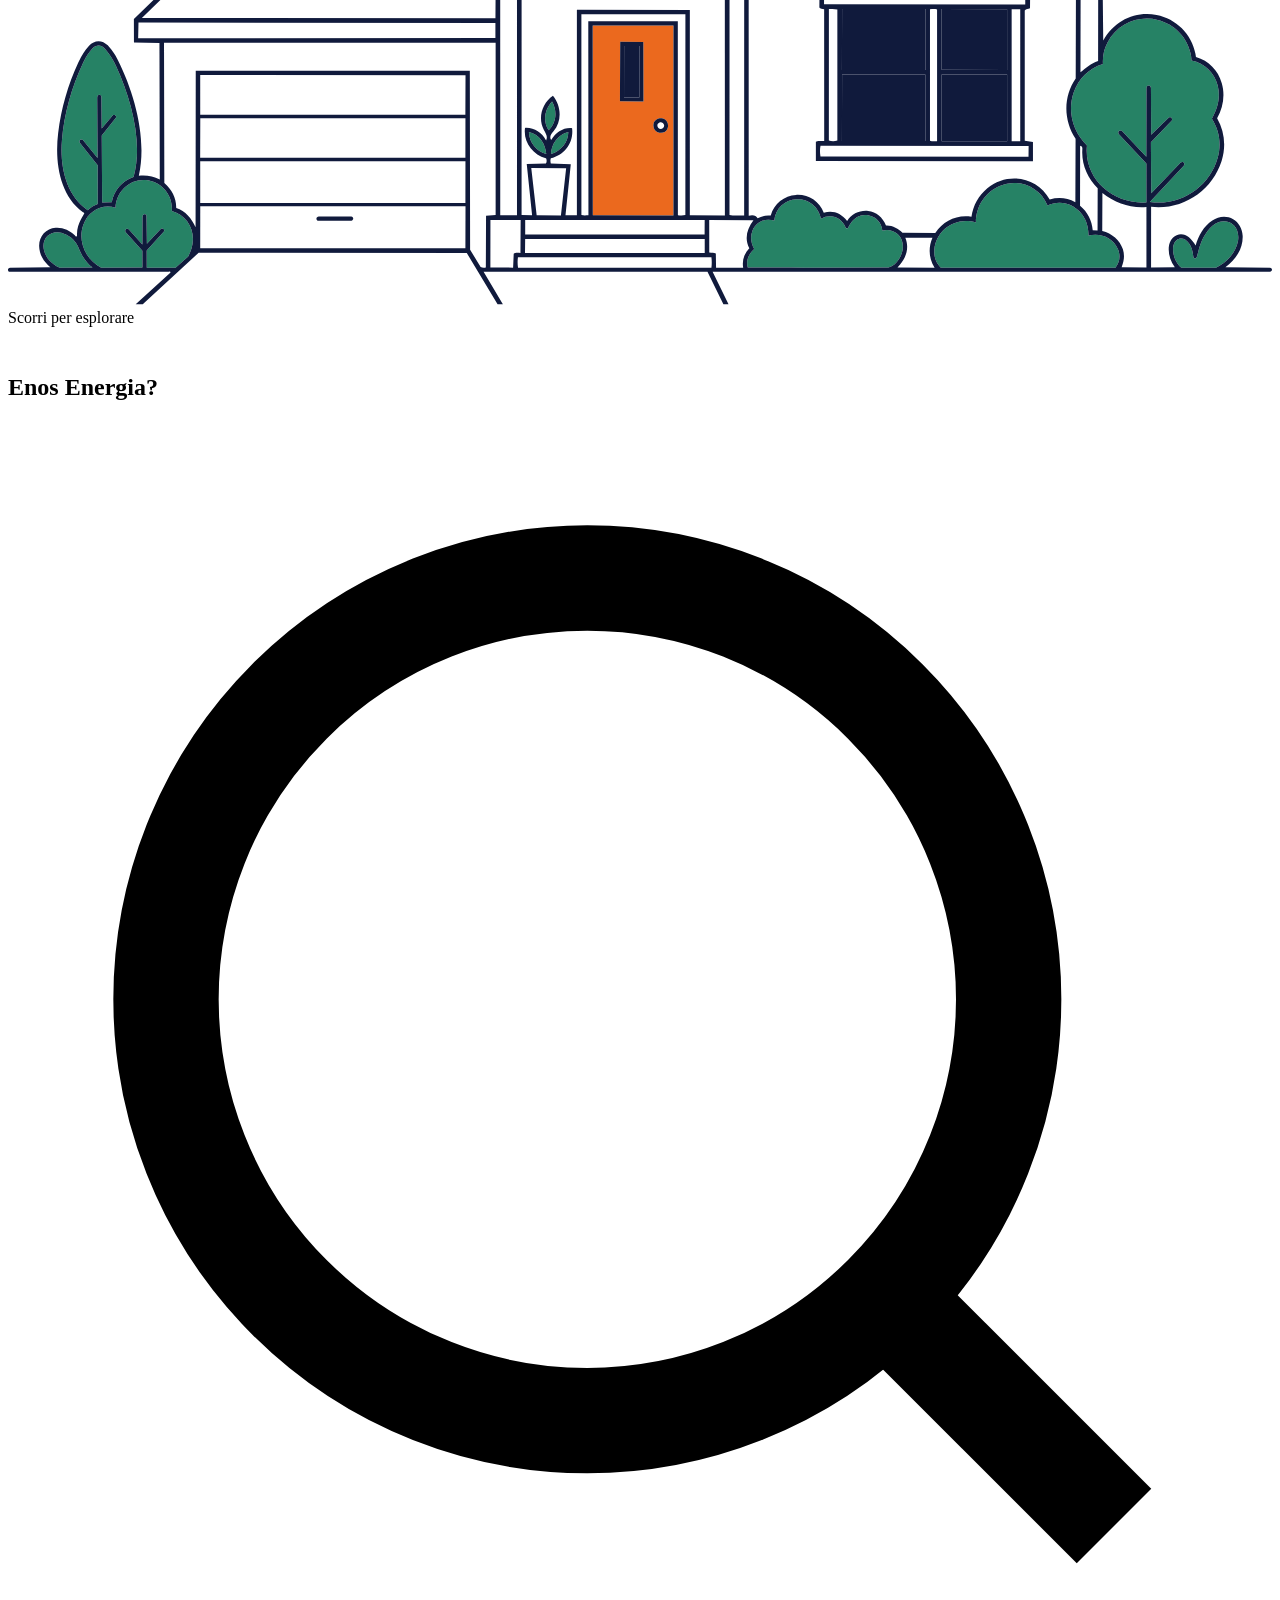
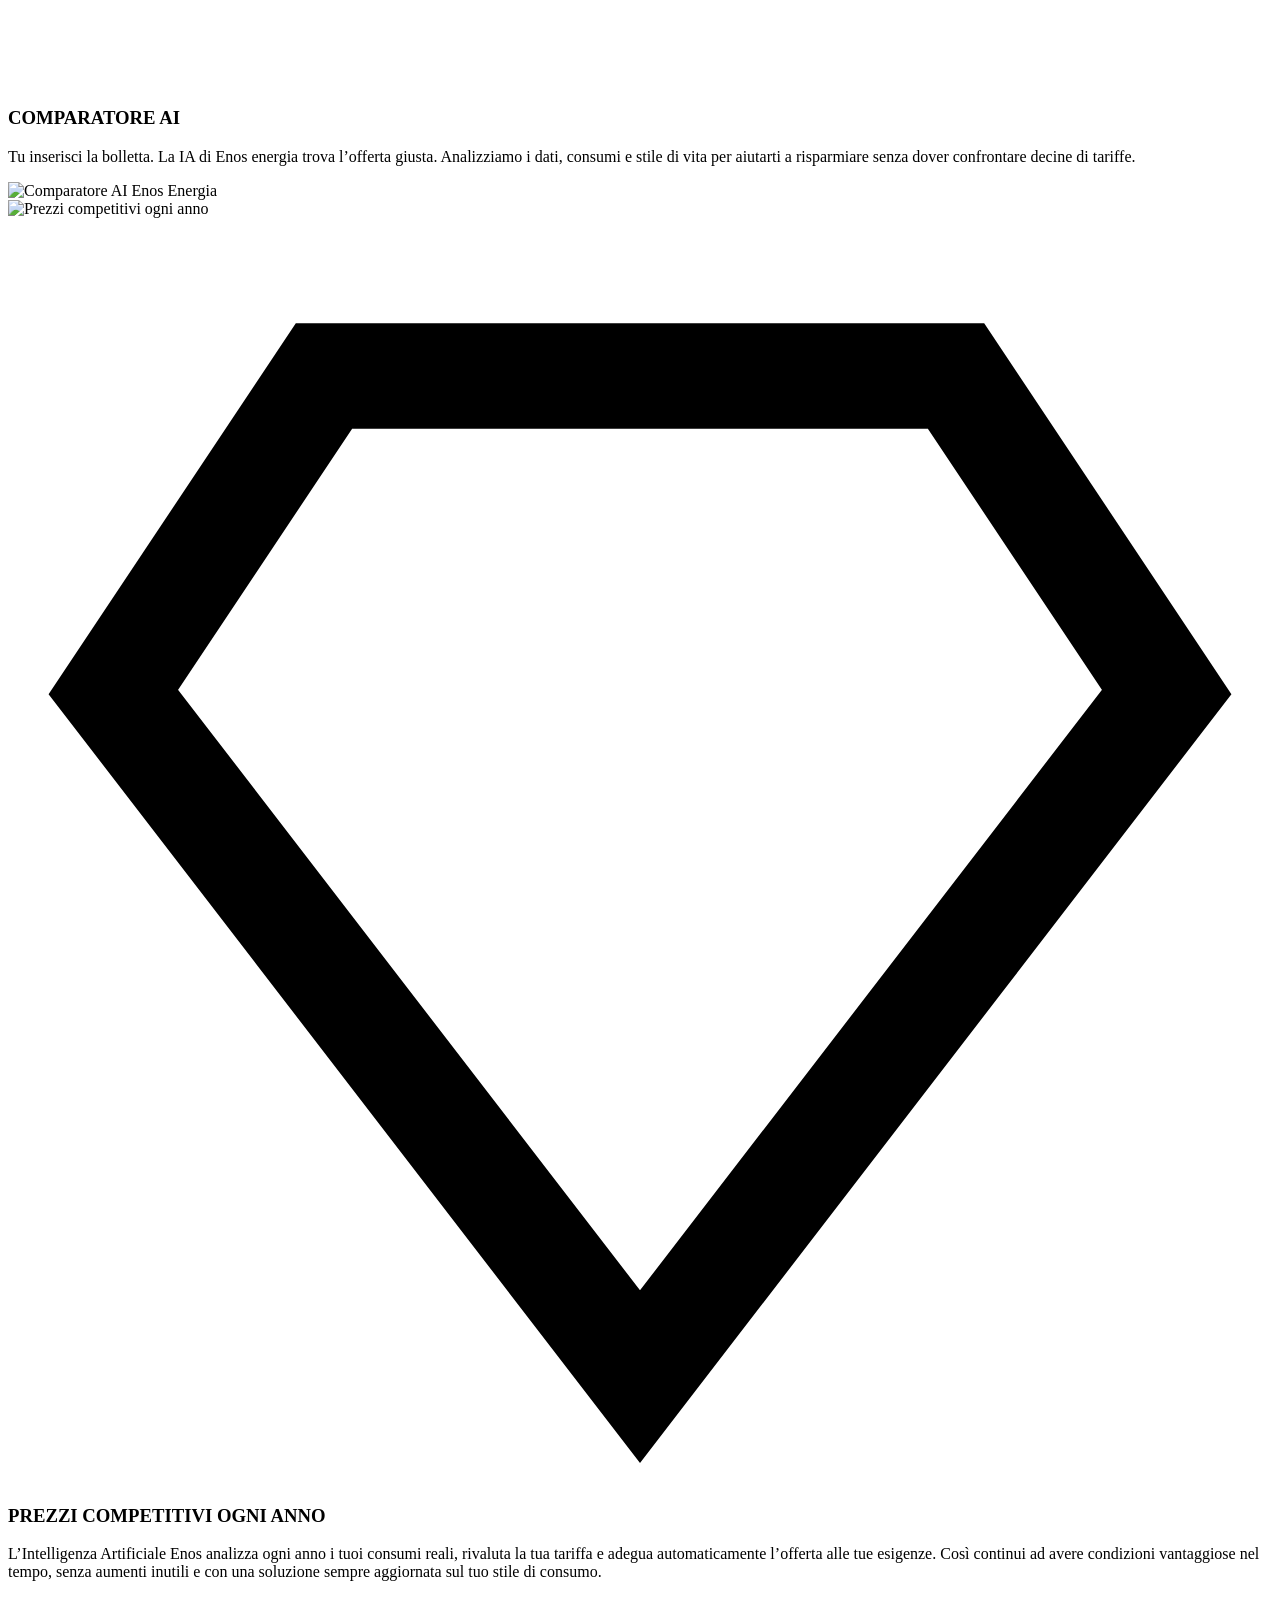
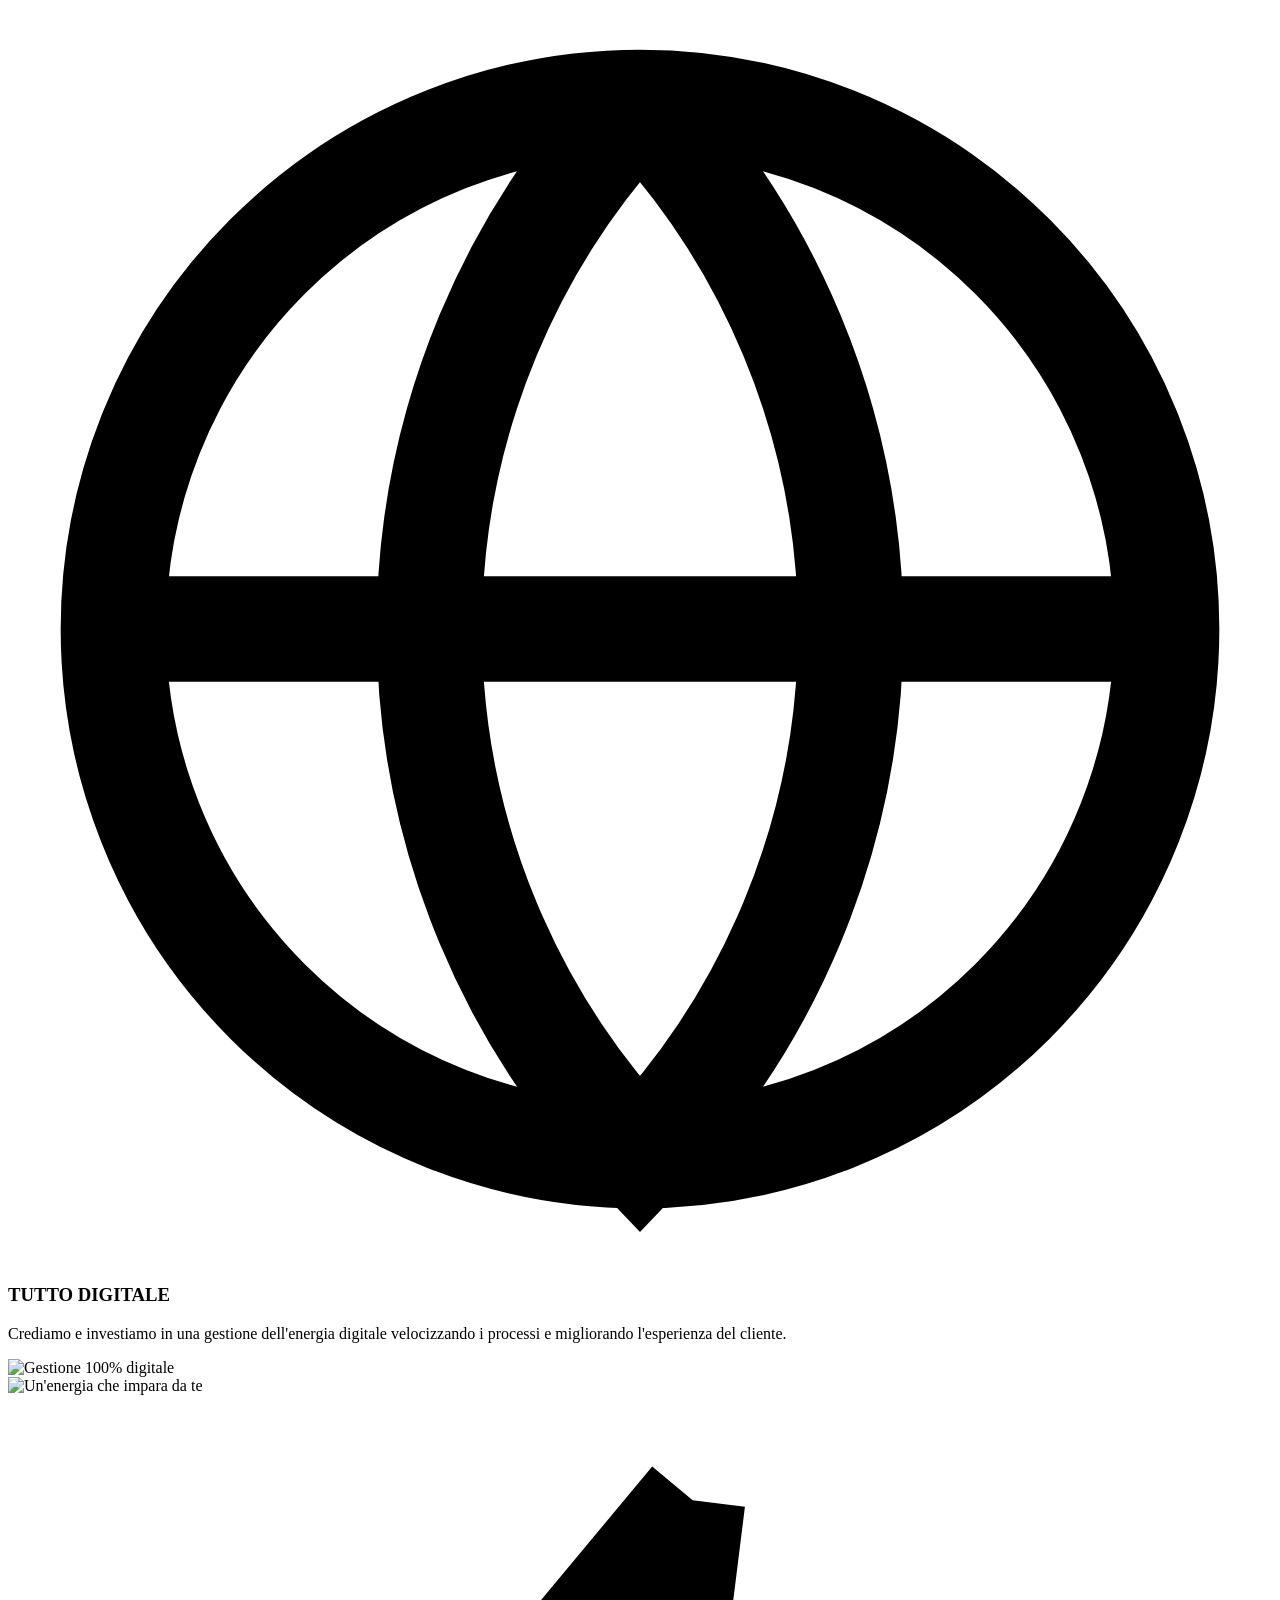
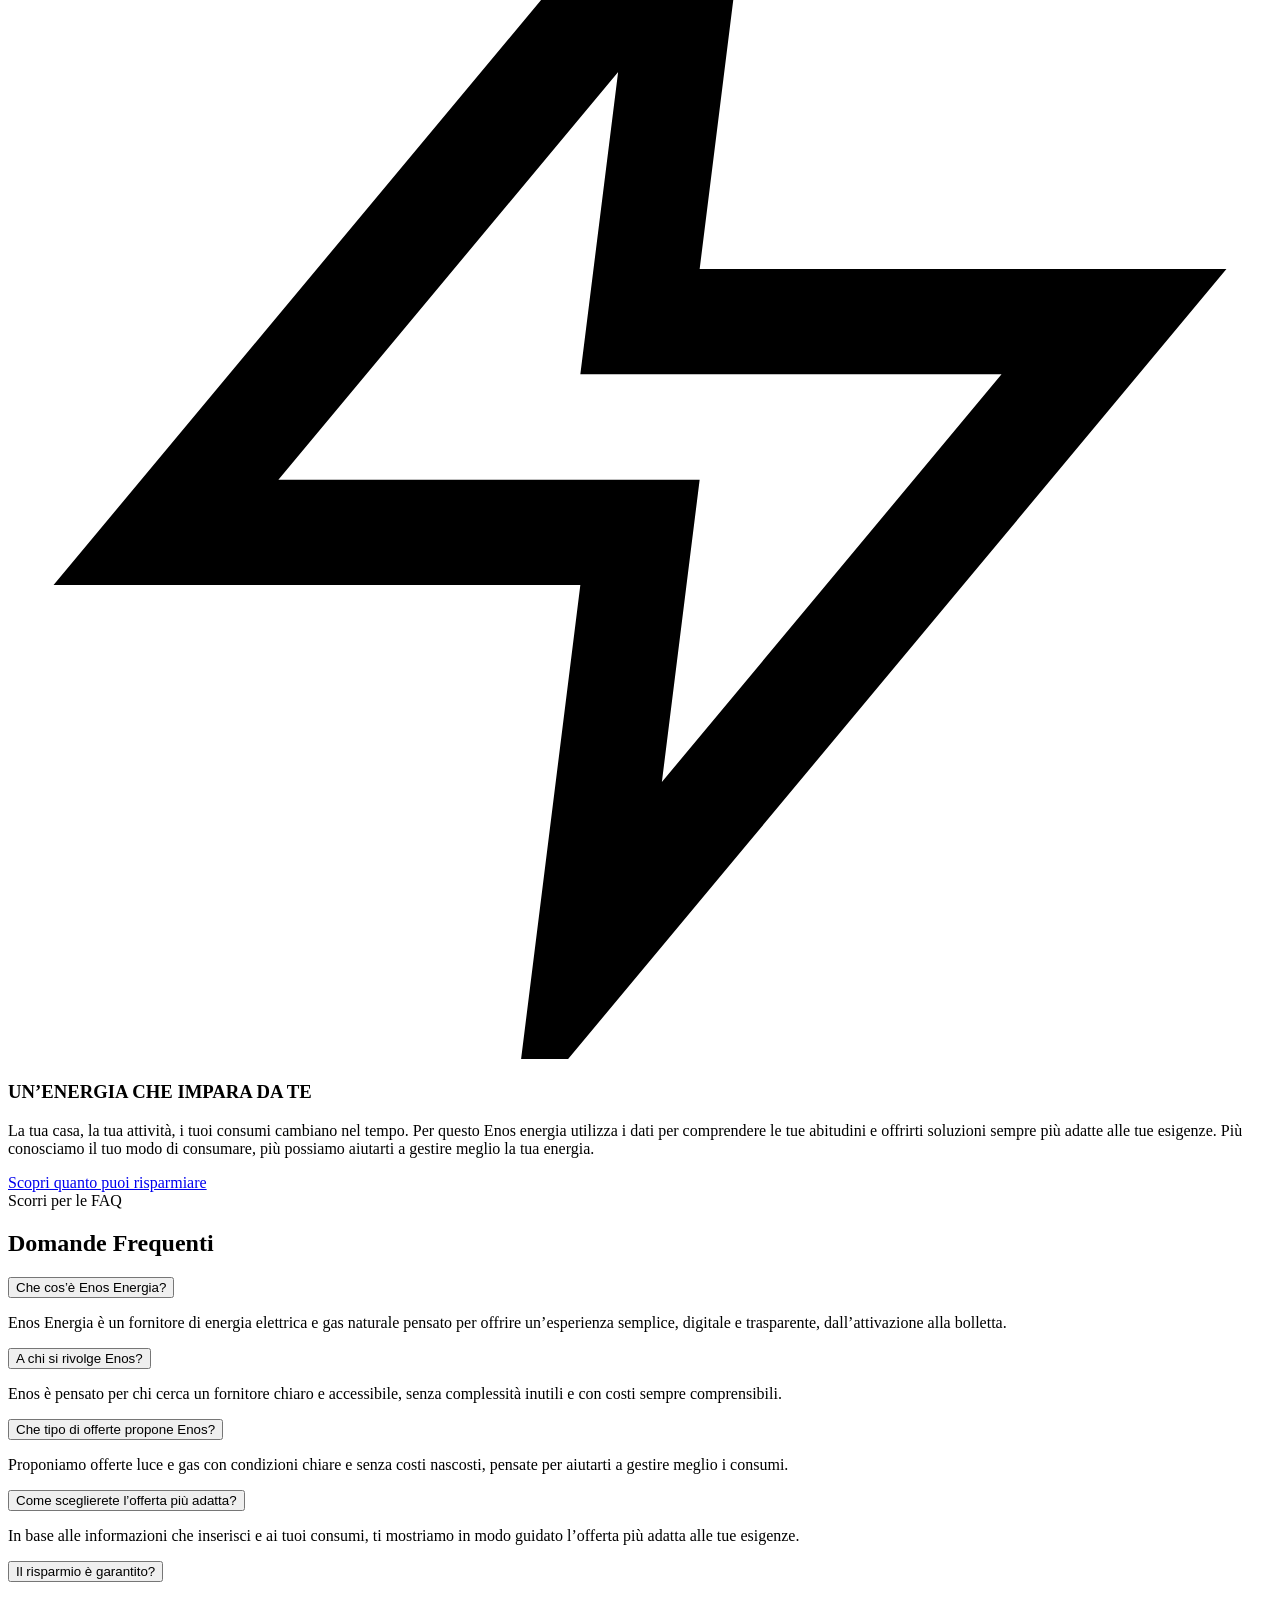
==== commit 8892bc3d: "Add files via upload" ====
--- a/index.html
+++ b/index.html
@@ -3,11 +3,12 @@
 <head>
     <meta charset="UTF-8">
     <meta name="viewport" content="width=device-width, initial-scale=1.0">
-    <title>Enos Energia - L'energia semplice,finalmente.</title>
+    <title>Enos Energia - L'energia semplice, finalmente.</title>
     <link rel="preconnect" href="https://fonts.googleapis.com">
     <link rel="preconnect" href="https://fonts.gstatic.com" crossorigin>
     <link href="https://fonts.googleapis.com/css2?family=Comfortaa:wght@400;600;700&family=Lora:ital,wght@0,400;0,500;1,400&display=swap" rel="stylesheet">
-    <link rel="stylesheet" href="style.css">
+    <link rel="stylesheet" href="css/style.css">
+    <link rel="stylesheet" href="css/hero-animations.css">
 </head>
 <body class="is-loading">
 
@@ -16,31 +17,15 @@
     <div id="preloader" class="preloader-container">
         <div class="preloader-content">
             <img src="img/logo_enos_white.svg" alt="Enos Energia" class="preloader-logo">
-            
             <div class="battery-icon">
                 <div class="battery-level"></div>
             </div>
         </div>
     </div>
 
-    <header class="main-header">
-        <div class="header-left">
-            <a href="#" class="area-clienti-link hover-line">Area Clienti</a>
-        </div>
-        
-        <div class="header-center">
-            <img src="img/logo_enos_white.svg" alt="Enos Energia" class="logo-svg">
-        </div>
-        
-        <div class="header-right">
-            <button id="open-menu-btn" class="hamburger-menu" aria-label="Apri menu">
-                <span class="bar"></span>
-                <span class="bar"></span>
-                <span class="bar"></span>
-            </button>
-        </div>
-    </header>
-
+    <div id="header-placeholder"></div>
+
+    <!-- 1. HERO SECTION -->
     <section class="hero-section">
         <div class="sky-layer sky-day"></div>
         <div class="sky-layer sky-sunset"></div>
@@ -53,7 +38,7 @@
             <div class="star star-fast" style="top:12%; left:18%"></div>
             <div class="star star-slow" style="top:28%; left:45%"></div>
             <div class="star star-fast" style="top:15%; left:78%"><div class="star-glow"></div></div>
-            <div class="star style-slow" style="top:38%; left:12%"></div>
+            <div class="star star-slow" style="top:38%; left:12%"></div>
             <div class="star star-fast" style="top:22%; left:65%"></div>
             <div class="star star-slow" style="top:10%; left:88%"></div>
         </div>
@@ -75,11 +60,12 @@
             <p>Luce e gas 100% digitali, chiari e senza sorprese.</p>
             <div class="hero-cta-group">
                 <a href="#passa" class="btn-cta btn-solid btn-glow">Passa a Enos energia</a>
-                <a href="#offerte" class="btn-cta btn-outline">Vai alle offerte</a>
-            </div>
-        </div>
-
-                <div class="wind-turbine-container turbine-main">
+                <a href="cte.html" class="btn-cta btn-outline">Vai alle offerte</a>
+            </div>
+        </div>
+
+        <!-- Parco Eolico a 3 profondità asimmetriche a DESTRA (dietro la casa) -->
+        <div class="wind-turbine-container turbine-main">
             <svg class="wind-turbine" viewBox="0 0 100 200" xmlns="http://www.w3.org/2000/svg">
                 <path d="M46 200 L48 60 L52 60 L54 200 Z" fill="#EBE8E0" />
                 <path d="M48 60 L50 60 L52 200 L46 200 Z" fill="#DCD9D0" opacity="0.5" /> 
@@ -124,7 +110,7 @@
             </svg>
         </div>
 
-        <div class="hero-house-container">
+                <div class="hero-house-container">
             <svg id="house" class="hero-house" xmlns="http://www.w3.org/2000/svg" viewBox="0 0 1390.24 663.4">
             <defs>
                 <style>
@@ -161,413 +147,170 @@
             </div>
         </div>
     </section>
-
-<section class="why-enos-section">
-    <div class="fade-bg-top"></div>
-
-    <div class="why-enos-header">
-        <h2>
-            <span style="color: #ffffff;" scegliere">Perchè scegliere</span> <br>
-            <span>Enos Energia?</span>
-        </h2>
-    </div>
-
-    <div class="why-grid-wide">
-        <div class="bento-row reveal-item">
-            <div class="bento-card bento-text size-1rd">
-                <div class="bento-icon">
-                    <svg viewBox="0 0 24 24" fill="none" stroke="currentColor" stroke-width="2"><circle cx="11" cy="11" r="8"></circle><line x1="21" y1="21" x2="16.65" y2="16.65"></line></svg>
-                </div>
-                <h3>COMPARATORE AI</h3>
-                <p>Tu inserisci la bolletta. La IA di Enos energia trova l’offerta giusta. Analizziamo i dati, consumi e stile di vita per aiutarti a risparmiare senza dover confrontare decine di tariffe.</p>
-            </div>
-            <div class="bento-card bento-image size-2rd">
-                <div class="bento-img-wrapper">
-                    <img src="img/foto-1.webp" loading="lazy">
-                </div>
-            </div>
-        </div>
-
-        <div class="bento-row reveal-item">
-            <div class="bento-card bento-image size-2rd">
-                <div class="bento-img-wrapper">
-                    <img src="img/foto-2.webp" loading="lazy">
-                </div>
-            </div>
-            <div class="bento-card bento-text size-1rd">
-                <div class="bento-icon">
-                    <svg viewBox="0 0 24 24" fill="none" stroke="currentColor" stroke-width="2"><path d="M6 3h12l4 6-10 13L2 9z"></path></svg>
-                </div>
-                <h3>PREZZI COMPETITIVI OGNI ANNO</h3>
-                <p>L’Intelligenza Artificiale Enos analizza ogni anno i tuoi consumi reali, rivaluta la tua tariffa e adegua automaticamente l’offerta alle tue esigenze. Così continui ad avere condizioni vantaggiose nel tempo, senza aumenti inutili e con una soluzione sempre aggiornata sul tuo stile di consumo ⚡</p>
-            </div>
-        </div>
-
-        <div class="bento-row reveal-item">
-            <div class="bento-card bento-text size-1rd">
-                <div class="bento-icon">
-                    <svg viewBox="0 0 24 24" fill="none" stroke="currentColor" stroke-width="2"><circle cx="12" cy="12" r="10"></circle><path d="M12 2a14.5 14.5 0 0 0 0 20 14.5 14.5 0 0 0 0-20"></path><line x1="2" y1="12" x2="22" y2="12"></line></svg>
-                </div>
-                <h3>TUTTO DIGITALE</h3>
-                <p>Crediamo e investiamo in una gestione dell'energia digitale velocizzando i processi e migliorando l'esperienza del cliente</p>
-            </div>
-            <div class="bento-card bento-image size-2rd">
-                <div class="bento-img-wrapper">
-                    <img src="img/foto-3.webp" loading="lazy">
-                </div>
-            </div>
-        </div>
-
-        <div class="bento-row reveal-item">
-            <div class="bento-card bento-image size-2rd">
-                <div class="bento-img-wrapper">
-                    <img src="img/foto-4.webp" loading="lazy">
-                </div>
-            </div>
-            <div class="bento-card bento-text size-1rd">
-                <div class="bento-icon">
-                    <svg viewBox="0 0 24 24" fill="none" stroke="currentColor" stroke-width="2"><polyline points="13 2 3 14 12 14 11 22 21 10 12 10 13 2"></polyline></svg>
-                </div>
-                <h3>UN’ENERGIA CHE IMPARA DA TE</h3>
-                <p>La tua casa, la tua attività, i tuoi consumi cambiano nel tempo. Per questo Enos energia utilizza i dati per comprendere le tue abitudini e offrirti soluzioni sempre più adatte alle tue esigenze. Più conosciamo il tuo modo di consumare, più possiamo aiutarti a gestire meglio la tua energia</p>
-            </div>
-        </div>
-    </div>
-
-    <div class="why-footer-cta animate-premium-glow-trigger">
-        <div class="cta-content">
-            <a href="#preventivo" class="btn-cta btn-solid btn-glow">Scopri quanto puoi risparmiare</a>
-        </div>
-    </div>
-
-</section>
-
-<section class="faq-section-wrapper">
-
-    <div class="scroll-indicator-wrapper">
-        <div class="scroll-mouse">
-            <div class="scroll-wheel"></div>
-        </div>
-        <span class="scroll-text">Scorri per le FAQ</span>
-    </div>
-
-    <div class="fade-bg-bottom"></div>
-    
-    <div class="faq-header">
-        <h2>Domande <span>Frequenti</span></h2>
-    </div>
-
-    <div class="faq-grid">
-        
-        <div class="faq-card">
-            <button class="faq-trigger">Che cos’è Enos Energia?</button>
-            <div class="faq-content">
-                <p>Enos Energia è un fornitore di energia elettrica e gas naturale pensato per offrire un’esperienza semplice, digitale e trasparente, dall’attivazione alla bolletta.</p>
-            </div>
-        </div>
-
-        <div class="faq-card">
-            <button class="faq-trigger">A chi si rivolge Enos?</button>
-            <div class="faq-content">
-                <p>Enos è pensato per chi cerca un fornitore chiaro e accessibile, senza complessità inutili e con costi sempre comprensibili.</p>
-            </div>
-        </div>
-
-        <div class="faq-card">
-            <button class="faq-trigger">Che tipo di offerte propone Enos?</button>
-            <div class="faq-content">
-                <p>Proponiamo offerte luce e gas con condizioni chiare e senza costi nascosti, pensate per aiutarti a gestire meglio i consumi.</p>
-            </div>
-        </div>
-
-        <div class="faq-card">
-            <button class="faq-trigger">Come sceglierete l’offerta più adatta?</button>
-            <div class="faq-content">
-                <p>In base alle informazioni che inserisci e ai tuoi consumi, ti mostriamo in modo guidato l’offerta più adatta alle tue esigenze.</p>
-            </div>
-        </div>
-
-        <div class="faq-card">
-            <button class="faq-trigger">Il risparmio è garantito?</button>
-            <div class="faq-content">
-                <p>Il risparmio dipende dai consumi e dall’offerta scelta. Il nostro impegno è offrire tariffe competitive e costi sempre trasparenti.</p>
-            </div>
-        </div>
-
-        <div class="faq-card">
-            <button class="faq-trigger">Come attivo Enos Energia?</button>
-            <div class="faq-content">
-                <p>Puoi attivare Enos online in pochi passaggi: inserisci i dati essenziali, confermi l’offerta e al resto pensiamo noi.</p>
-            </div>
-        </div>
-
-        <div class="faq-card">
-            <button class="faq-trigger">Quali dati servono per l’attivazione?</button>
-            <div class="faq-content">
-                <p>Ti chiediamo solo poche informazioni presenti nella bolletta, necessarie per completare l’attivazione in modo corretto.</p>
-            </div>
-        </div>
-
-    </div>
-
-    <div class="pre-footer">
+  
+
+    <!-- 2. SEZIONE "PERCHÉ SCEGLIERE ENOS" (BENTO GRID) -->
+    <section class="why-enos-section">
+        <div class="fade-bg-top"></div>
+
+        <div class="why-enos-header">
+            <h2>
+                <span style="color: #ffffff;">Perchè scegliere</span> <br>
+                <span>Enos Energia?</span>
+            </h2>
+        </div>
+
+        <div class="why-grid-wide">
+            <div class="bento-row reveal-item">
+                <div class="bento-card bento-text size-1rd">
+                    <div class="bento-icon">
+                        <svg viewBox="0 0 24 24" fill="none" stroke="currentColor" stroke-width="2"><circle cx="11" cy="11" r="8"></circle><line x1="21" y1="21" x2="16.65" y2="16.65"></line></svg>
+                    </div>
+                    <h3>COMPARATORE AI</h3>
+                    <p>Tu inserisci la bolletta. La IA di Enos energia trova l’offerta giusta. Analizziamo i dati, consumi e stile di vita per aiutarti a risparmiare senza dover confrontare decine di tariffe.</p>
+                </div>
+                <div class="bento-card bento-image size-2rd">
+                    <div class="bento-img-wrapper">
+                        <img src="img/A.jpg" alt="Comparatore AI Enos Energia" loading="lazy">
+                    </div>
+                </div>
+            </div>
+
+            <div class="bento-row reveal-item">
+                <div class="bento-card bento-image size-2rd">
+                    <div class="bento-img-wrapper">
+                        <img src="img/B.jpg" alt="Prezzi competitivi ogni anno" loading="lazy">
+                    </div>
+                </div>
+                <div class="bento-card bento-text size-1rd">
+                    <div class="bento-icon">
+                        <svg viewBox="0 0 24 24" fill="none" stroke="currentColor" stroke-width="2"><path d="M6 3h12l4 6-10 13L2 9z"></path></svg>
+                    </div>
+                    <h3>PREZZI COMPETITIVI OGNI ANNO</h3>
+                    <p>L’Intelligenza Artificiale Enos analizza ogni anno i tuoi consumi reali, rivaluta la tua tariffa e adegua automaticamente l’offerta alle tue esigenze. Così continui ad avere condizioni vantaggiose nel tempo, senza aumenti inutili e con una soluzione sempre aggiornata sul tuo stile di consumo.</p>
+                </div>
+            </div>
+
+            <div class="bento-row reveal-item">
+                <div class="bento-card bento-text size-1rd">
+                    <div class="bento-icon">
+                        <svg viewBox="0 0 24 24" fill="none" stroke="currentColor" stroke-width="2"><circle cx="12" cy="12" r="10"></circle><path d="M12 2a14.5 14.5 0 0 0 0 20 14.5 14.5 0 0 0 0-20"></path><line x1="2" y1="12" x2="22" y2="12"></line></svg>
+                    </div>
+                    <h3>TUTTO DIGITALE</h3>
+                    <p>Crediamo e investiamo in una gestione dell'energia digitale velocizzando i processi e migliorando l'esperienza del cliente.</p>
+                </div>
+                <div class="bento-card bento-image size-2rd">
+                    <div class="bento-img-wrapper">
+                        <img src="img/C.jpg" alt="Gestione 100% digitale" loading="lazy">
+                    </div>
+                </div>
+            </div>
+
+            <div class="bento-row reveal-item">
+                <div class="bento-card bento-image size-2rd">
+                    <div class="bento-img-wrapper">
+                        <img src="img/D.jpg" alt="Un'energia che impara da te" loading="lazy">
+                    </div>
+                </div>
+                <div class="bento-card bento-text size-1rd">
+                    <div class="bento-icon">
+                        <svg viewBox="0 0 24 24" fill="none" stroke="currentColor" stroke-width="2"><polyline points="13 2 3 14 12 14 11 22 21 10 12 10 13 2"></polyline></svg>
+                    </div>
+                    <h3>UN’ENERGIA CHE IMPARA DA TE</h3>
+                    <p>La tua casa, la tua attività, i tuoi consumi cambiano nel tempo. Per questo Enos energia utilizza i dati per comprendere le tue abitudini e offrirti soluzioni sempre più adatte alle tue esigenze. Più conosciamo il tuo modo di consumare, più possiamo aiutarti a gestire meglio la tua energia.</p>
+                </div>
+            </div>
+        </div>
+
+        <div class="why-footer-cta animate-premium-glow-trigger">
+            <div class="cta-content">
+                <a href="#preventivo" class="btn-cta btn-solid btn-glow">Scopri quanto puoi risparmiare</a>
+            </div>
+        </div>
+    </section>
+
+    <!-- 3. SEZIONE FAQ -->
+    <section class="faq-section-wrapper">
         <div class="scroll-indicator-wrapper">
             <div class="scroll-mouse">
                 <div class="scroll-wheel"></div>
             </div>
-            <span class="scroll-text">Grazie per la visita!</span>
-        </div>
-    </div>
-
-</section>
-
-<footer class="footer">
-
-    <div class="footer-container">
+            <span class="scroll-text">Scorri per le FAQ</span>
+        </div>
+
+        <div class="fade-bg-bottom"></div>
         
-        <div class="footer-top-row">
-            
-            <div class="footer-brand-col">
-                <img src="img/logo_enos_white.svg" alt="Enos Energia" class="footer-logo-white">
-                <p class="footer-brand-text">
-                    Enos Energia è un marchio registrato di ENOS ENERGIA S.R.L.<br>
-                    partita IVA n° 13575280964
-                </p>
-                <div class="footer-socials">
-                    <a href="#" class="social-icon-link" aria-label="Facebook">
-                        <svg viewBox="0 0 24 24" fill="none" stroke="currentColor" stroke-width="2" stroke-linecap="round" stroke-linejoin="round"><path d="M18 2h-3a5 5 0 0 0-5 5v3H7v4h3v8h4v8h3l1-4h-4V7a1 1 0 0 1 1-1h3z"></path></svg>
-                    </a>
-                    <a href="#" class="social-icon-link" aria-label="Instagram">
-                        <svg viewBox="0 0 24 24" fill="none" stroke="currentColor" stroke-width="2" stroke-linecap="round" stroke-linejoin="round"><rect x="2" y="2" width="20" height="20" rx="5" ry="5"></rect><path d="M16 11.37A4 4 0 1 1 12.63 8 4 4 0 0 1 16 11.37z"></path><line x1="17.5" y1="6.5" x2="17.51" y2="6.5"></line></svg>
-                    </a>
-                    <a href="#" class="social-icon-link" aria-label="LinkedIn">
-                        <svg viewBox="0 0 24 24" fill="none" stroke="currentColor" stroke-width="2" stroke-linecap="round" stroke-linejoin="round"><path d="M16 8a6 6 0 0 1 6 6v7h-4v-7a2 2 0 0 0-2-2 2 2 0 0 0-2 2v7h-4v-7a6 6 0 0 1 6-6z"></path><rect x="2" y="9" width="4" height="12"></rect><circle cx="4" cy="4" r="2"></circle></svg>
-                    </a>
-                    <a href="#" class="social-icon-link" aria-label="TikTok">
-                        <svg viewBox="0 0 24 24" fill="none" stroke="currentColor" stroke-width="2" stroke-linecap="round" stroke-linejoin="round"><path d="M9 12a4 4 0 1 0 4 4V4a5 5 0 0 0 5 5"></path></svg>
-                    </a>
-                </div>
-            </div>
-            
-            <div class="footer-nav-col">
-                <h4 class="footer-heading">Chi siamo</h4>
-                <ul class="footer-links-list">
-                    <li><a href="#" class="footer-nav-link">Homepage</a></li>
-                    <li><a href="#" class="footer-nav-link">Scopri di più</a></li>
-                    <li><a href="#sponsor" class="footer-nav-link">Sponsor</a></li>
-                </ul>
-            </div>
-
-            <div class="footer-nav-col">
-                <h4 class="footer-heading">Link utili</h4>
-                <ul class="footer-links-list">
-                    <li><a href="#wiki" class="footer-nav-link">Wiki</a></li>
-                    <li><a href="#offerte" class="footer-nav-link">Tutte le offerte</a></li>
-                    <li><a href="#lavora-con-noi" class="footer-nav-link">Lavora con noi</a></li>
-                    <li><a href="#reclami" class="footer-nav-link">Modulo reclami</a></li>
-                    <li><a href="#glossario-luce" class="footer-nav-link">Glossario dell'energia elettrica</a></li>
-                    <li><a href="#glossario-gas" class="footer-nav-link">Glossario del gas naturale</a></li>
-                    <li><a href="#brand-guidelines" class="footer-nav-link">Brand guidelines</a></li>
-                </ul>
-            </div>
-
-        </div>
-        
-        <div class="footer-bottom-row">
-            <div class="footer-legal-col">
-                <h4 class="footer-heading">Cose legali</h4>
-                <div class="footer-legal-links">
-                    <a href="#privacy" class="footer-nav-link">Informativa privacy</a>
-                    <a href="#termini" class="footer-nav-link">Termini di servizio</a>
-                    <a href="#legali" class="footer-nav-link">Informazioni legali</a>
-                    <a href="#cookie" class="footer-nav-link">Preferenze cookie</a>
-                </div>
-            </div>
-        </div>
-
-    </div>
-</footer>
-
-<script>
-    document.addEventListener("DOMContentLoaded", function() {
-    
-    // 1. LOGICA MENU HAMBURGER E OVERLAY
-    const openBtn = document.getElementById("open-menu-btn");
-    const closeBtn = document.getElementById("close-menu-btn");
-    const overlayMenu = document.getElementById("fullscreen-menu");
-
-    if (openBtn && closeBtn && overlayMenu) {
-        openBtn.addEventListener("click", () => {
-            overlayMenu.classList.add("active");
-            document.body.style.overflow = "hidden";
-        });
-        closeBtn.addEventListener("click", () => {
-            overlayMenu.classList.remove("active");
-            document.body.style.overflow = "auto";
-        });
-    }
-
-    // 2. LOGICA CUSTOM CURSOR
-    const cursor = document.getElementById("custom-cursor");
-    if (cursor) {
-        document.addEventListener("mousemove", (e) => {
-            if (document.body.classList.contains("is-loading")) {
-                cursor.style.opacity = "0";
-                return;
-            }
-            cursor.style.left = e.clientX + "px";
-            cursor.style.top = e.clientY + "px";
-            
-            if (e.clientX >= window.innerWidth - 30) {
-                cursor.style.opacity = "0";
-                document.body.style.cursor = "auto";
-            } else {
-                cursor.style.opacity = "1";
-                document.body.style.cursor = "none";
-            }
-        });
-    }
-
-    // 3. SCROLL-TELLING INTERSECTION OBSERVER
-    const revealRows = document.querySelectorAll('.reveal-item');
-    const rowObserver = new IntersectionObserver((entries, observer) => {
-        entries.forEach(entry => {
-            if (entry.isIntersecting) {
-                entry.target.classList.add('is-visible');
-                observer.unobserve(entry.target);
-            }
-        });
-    }, { root: null, rootMargin: "0px 0px -80px 0px", threshold: 0.01 });
-    
-    revealRows.forEach(row => rowObserver.observe(row));
-
-    // 4. LOGICA INTERATTIVA FAQ BENTO SQUARES
-    const faqCards = document.querySelectorAll('.faq-card');
-    faqCards.forEach(card => {
-        const trigger = card.querySelector('.faq-trigger');
-        const content = card.querySelector('.faq-content');
-
-        trigger.addEventListener('click', () => {
-            const isActive = card.classList.contains('active');
-            faqCards.forEach(otherCard => {
-                if (otherCard !== card && otherCard.classList.contains('active')) {
-                    otherCard.classList.remove('active');
-                    otherCard.querySelector('.faq-content').style.maxHeight = null;
-                }
-            });
-            if (isActive) {
-                card.classList.remove('active');
-                content.style.maxHeight = null;
-            } else {
-                card.classList.add('active');
-                content.style.maxHeight = content.scrollHeight + "px";
-            }
-        });
-    });
-
-    // 5. SMART LINK APP STORE
-    const appLink = document.getElementById('app-store-link');
-    if (appLink) {
-        const userAgent = navigator.userAgent || navigator.vendor || window.opera;
-        if (/iPad|iPhone|iPod/.test(userAgent) && !window.MSStream) {
-            appLink.href = "https://apps.apple.com/it/app/enos-energia";
-        } else if (/android/i.test(userAgent)) {
-            appLink.href = "https://play.google.com/store/apps/details?id=com.enosenergia.app";
-        } else {
-            appLink.href = "#scarica-app"; 
-        }
-    }
-});
-
-// 6. LOGICA PRELOADER (Rimane su Window Load)
-window.addEventListener("load", function() {
-    setTimeout(() => {
-        const preloader = document.getElementById("preloader");
-        if (preloader) {
-            preloader.classList.add("preloader-hidden");
-            setTimeout(() => {
-                preloader.style.display = "none";
-                const overlayMenu = document.getElementById("fullscreen-menu");
-                if (!overlayMenu.classList.contains("active")) {
-                    document.body.classList.remove("is-loading");
-                    document.body.style.overflow = "auto";
-                }
-            }, 800); 
-        }
-    }, 1500); 
-});
-
-// 7. LOGICA STICKY MENU (Fuori dal DOMContentLoaded per performance)
-const header = document.querySelector('.main-header');
-const hero = document.querySelector('.hero-section');
-if (header && hero) {
-    window.addEventListener('scroll', () => {
-        if (window.scrollY >= hero.offsetHeight) {
-            header.classList.add('is-sticky');
-        } else {
-            header.classList.remove('is-sticky');
-        }
-    }, { passive: true }); // Aggiunto passive: true per fluidità di scroll
-}
-
-// 8. ATTIVAZIONE CLASSE NOTTURNA PER LUCI TURBINE
-const heroSec = document.querySelector('.hero-section');
-const nightSky = document.querySelector('.sky-night');
-
-if (heroSec && nightSky) {
-    setInterval(() => {
-        const nightOpacity = parseFloat(window.getComputedStyle(nightSky).opacity);
-        // Quando il layer notte supera il 50% di visibilità
-        if (nightOpacity > 0.5) {
-            heroSec.classList.add('is-night');
-        } else {
-            heroSec.classList.remove('is-night');
-        }
-    }, 400);
-}
-
-</script>
-
-<div id="fullscreen-menu" class="overlay-menu">
-    <div class="overlay-header">
-        <img src="img/logo_enos_white.svg" alt="Enos Energia" class="overlay-logo">
-        <button id="close-menu-btn" class="close-btn" aria-label="Chiudi menu">&times;</button>
-    </div>
-
-    <div class="overlay-content">
-        <div class="overlay-left">
-            <nav class="main-nav">
-                <a href="#chi-siamo" class="hover-line">Chi siamo</a>
-                <a href="#contatti" class="hover-line">Contatti</a>
-                <a href="#blog" class="hover-line">Blog</a>
-                <a href="#area-clienti" class="hover-line">Area Clienti</a>
-            </nav>
-        </div>
-
-        <div class="overlay-right">
-            <nav class="secondary-nav">
-                <a href="#sponsor" class="hover-line-right">Sponsor</a>
-                <a href="#link-utili" class="hover-line-right">Link utili</a>
-                <a href="#wiki" class="hover-line-right">Wiki</a>
-                <a href="#offerte" class="hover-line-right">Tutte le offerte</a>
-                <a href="#lavora-con-noi" class="hover-line-right">Lavora con noi</a>
-                <a href="#reclami" class="hover-line-right">Modulo reclami</a>
-                <a href="#glossario-luce" class="hover-line-right">Glossario energia elettrica</a>
-                <a href="#glossario-gas" class="hover-line-right">Glossario gas naturale</a>
-                <a href="#brand-guidelines" class="hover-line-right">Brand guidelines</a>
-            </nav>
-        </div>
-    </div>
-
-    <div class="overlay-footer">
-        <div class="hero-cta-group">
-            <a href="#passa" class="btn-cta btn-solid btn-glow">Passa a Enos energia</a>
-            <a href="#offerte" class="btn-cta btn-outline">Vai alle offerte</a>
-        </div>
-    </div>
-</div>
-
-<div id="custom-cursor"></div>
-
+        <div class="faq-header">
+            <h2>Domande <span>Frequenti</span></h2>
+        </div>
+
+        <div class="faq-grid">
+            <div class="faq-card">
+                <button class="faq-trigger">Che cos’è Enos Energia?</button>
+                <div class="faq-content">
+                    <p>Enos Energia è un fornitore di energia elettrica e gas naturale pensato per offrire un’esperienza semplice, digitale e trasparente, dall’attivazione alla bolletta.</p>
+                </div>
+            </div>
+
+            <div class="faq-card">
+                <button class="faq-trigger">A chi si rivolge Enos?</button>
+                <div class="faq-content">
+                    <p>Enos è pensato per chi cerca un fornitore chiaro e accessibile, senza complessità inutili e con costi sempre comprensibili.</p>
+                </div>
+            </div>
+
+            <div class="faq-card">
+                <button class="faq-trigger">Che tipo di offerte propone Enos?</button>
+                <div class="faq-content">
+                    <p>Proponiamo offerte luce e gas con condizioni chiare e senza costi nascosti, pensate per aiutarti a gestire meglio i consumi.</p>
+                </div>
+            </div>
+
+            <div class="faq-card">
+                <button class="faq-trigger">Come sceglierete l’offerta più adatta?</button>
+                <div class="faq-content">
+                    <p>In base alle informazioni che inserisci e ai tuoi consumi, ti mostriamo in modo guidato l’offerta più adatta alle tue esigenze.</p>
+                </div>
+            </div>
+
+            <div class="faq-card">
+                <button class="faq-trigger">Il risparmio è garantito?</button>
+                <div class="faq-content">
+                    <p>Il risparmio dipende dai consumi e dall’offerta scelta. Il nostro impegno è offrire tariffe competitive e costi sempre trasparenti.</p>
+                </div>
+            </div>
+
+            <div class="faq-card">
+                <button class="faq-trigger">Come attivo Enos Energia?</button>
+                <div class="faq-content">
+                    <p>Puoi attivare Enos online in pochi passaggi: inserisci i dati essenziali, confermi l’offerta e al resto pensiamo noi.</p>
+                </div>
+            </div>
+
+            <div class="faq-card">
+                <button class="faq-trigger">Quali dati servono per l’attivazione?</button>
+                <div class="faq-content">
+                    <p>Ti chiediamo solo poche informazioni presenti nella bolletta, necessarie per completare l’attivazione in modo corretto.</p>
+                </div>
+            </div>
+        </div>
+
+        <div class="pre-footer">
+            <div class="scroll-indicator-wrapper">
+                <div class="scroll-mouse">
+                    <div class="scroll-wheel"></div>
+                </div>
+                <span class="scroll-text">Grazie per la visita!</span>
+            </div>
+        </div>
+    </section>
+
+    <div id="footer-placeholder"></div>
+
+    <div id="custom-cursor"></div>
+
+    <!-- Script Modulari -->
+    <script src="js/hero-engine.js"></script>
+    <script src="js/main.js"></script>
 </body>
 </html>
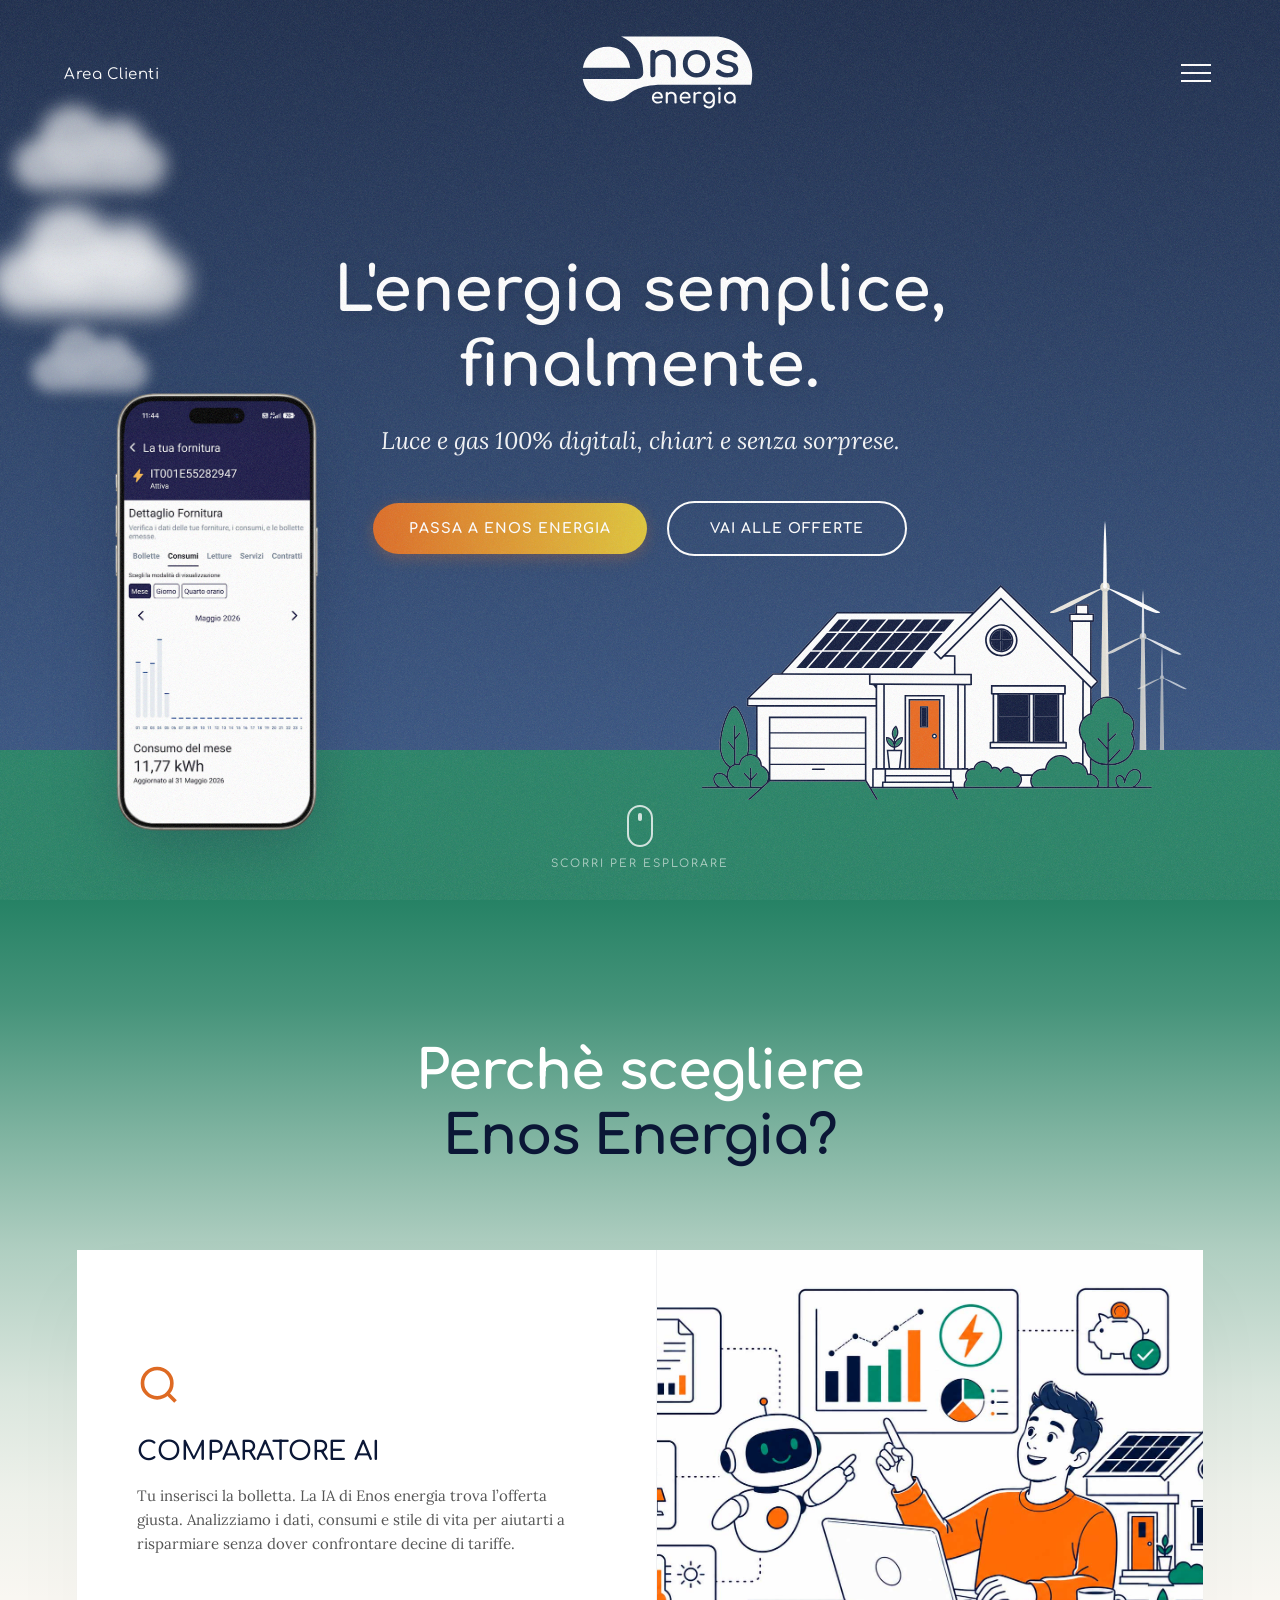
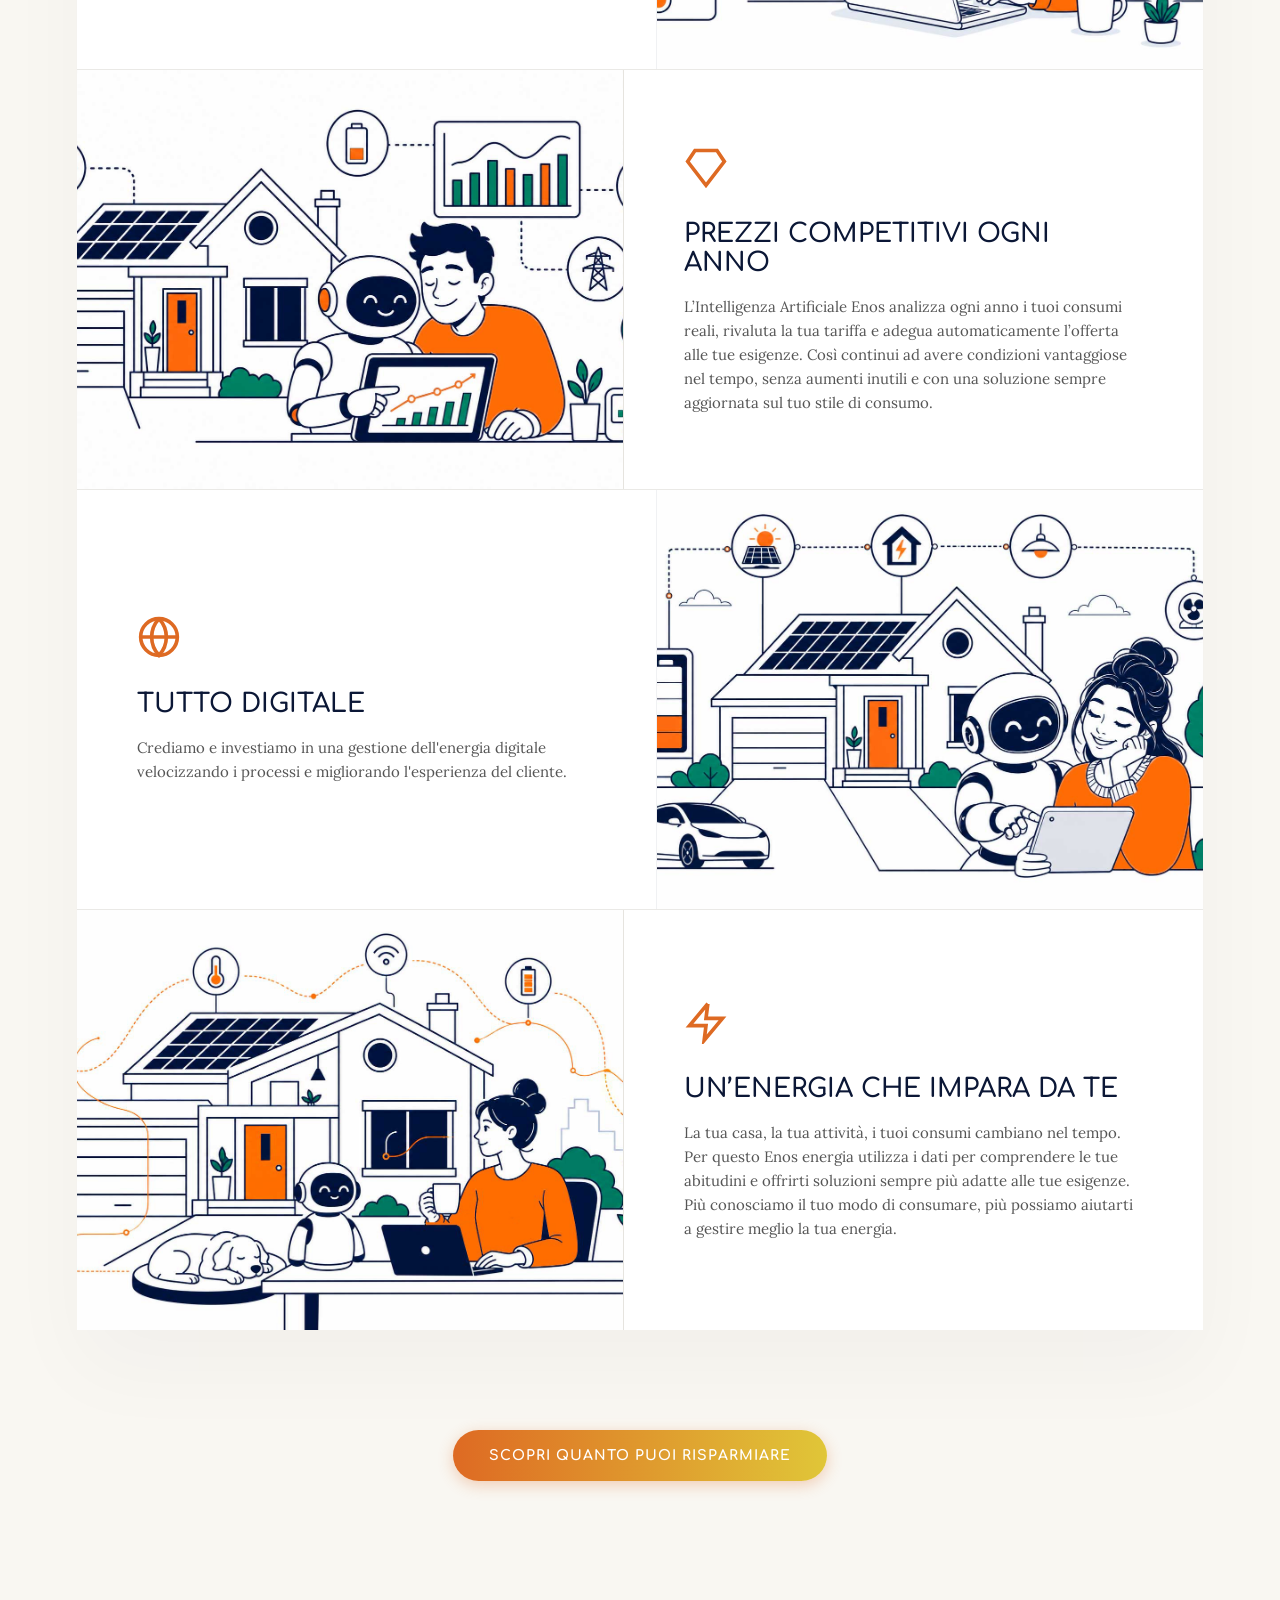
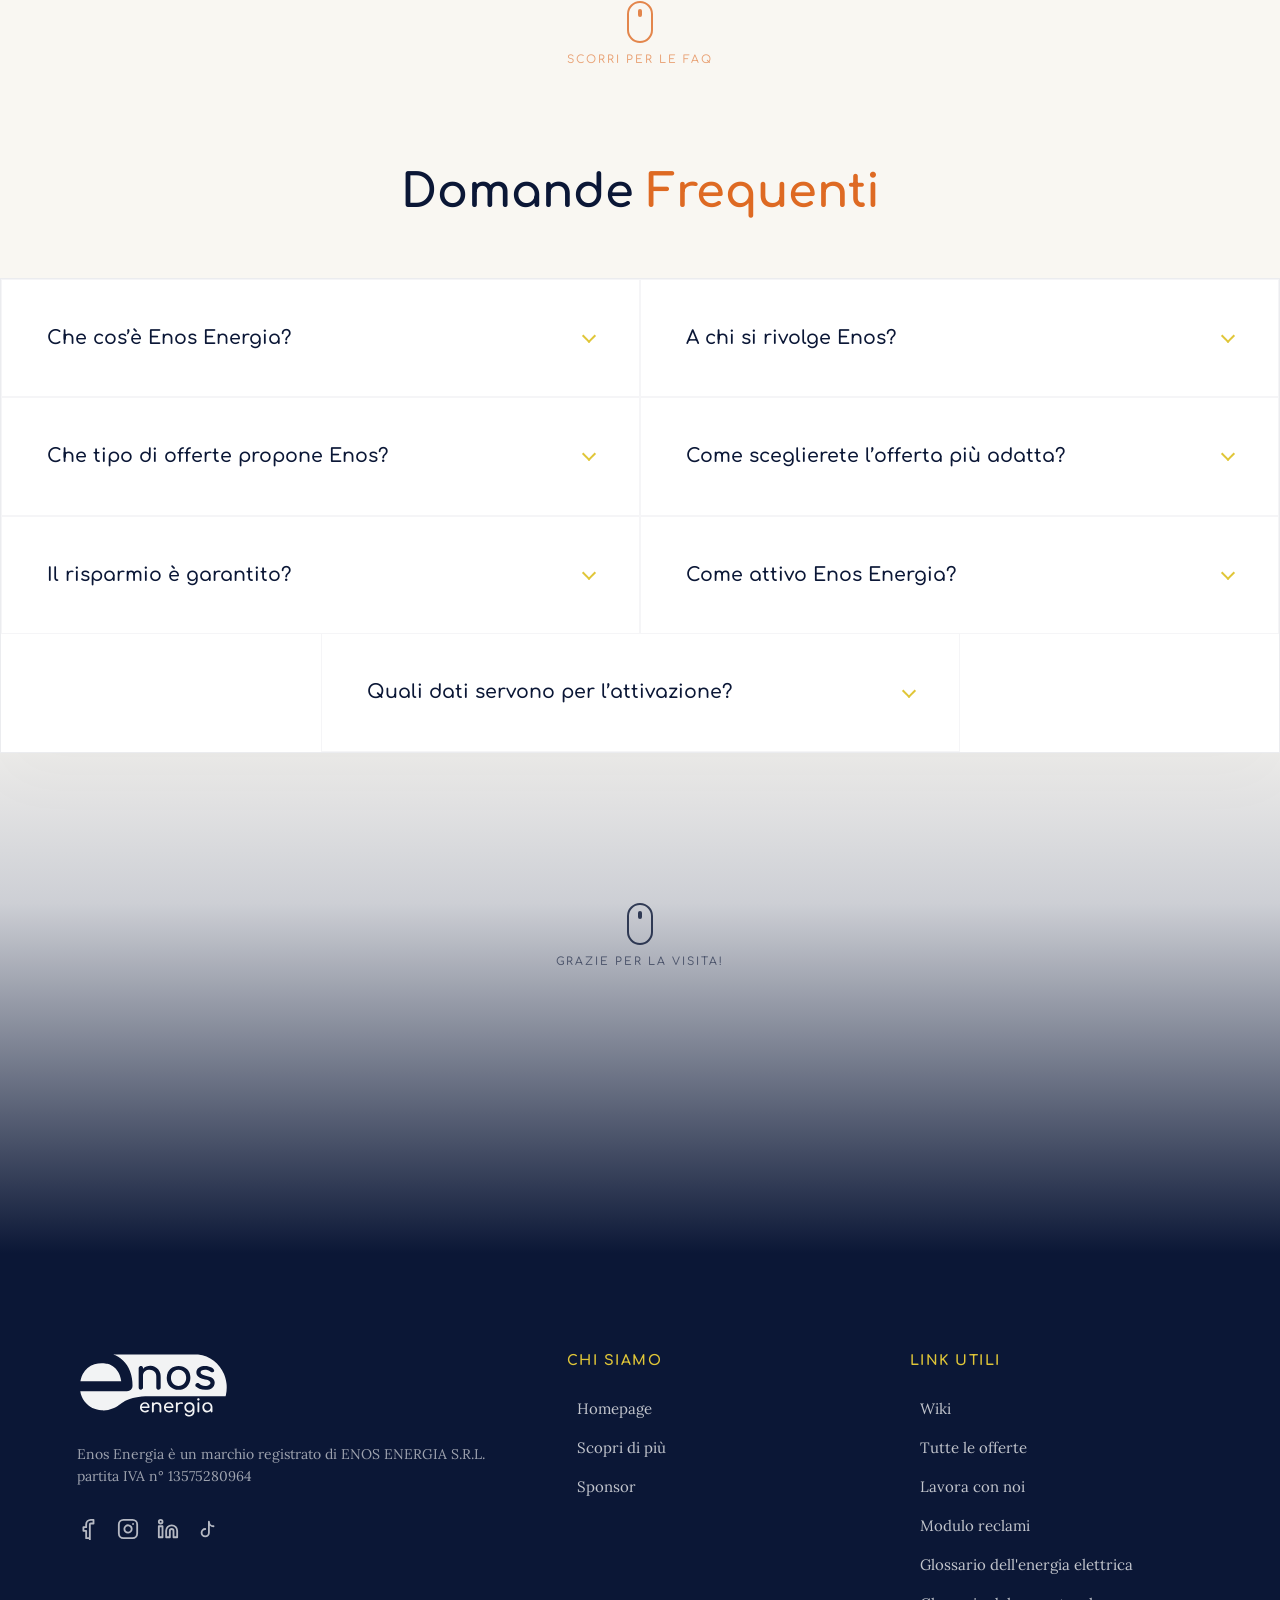
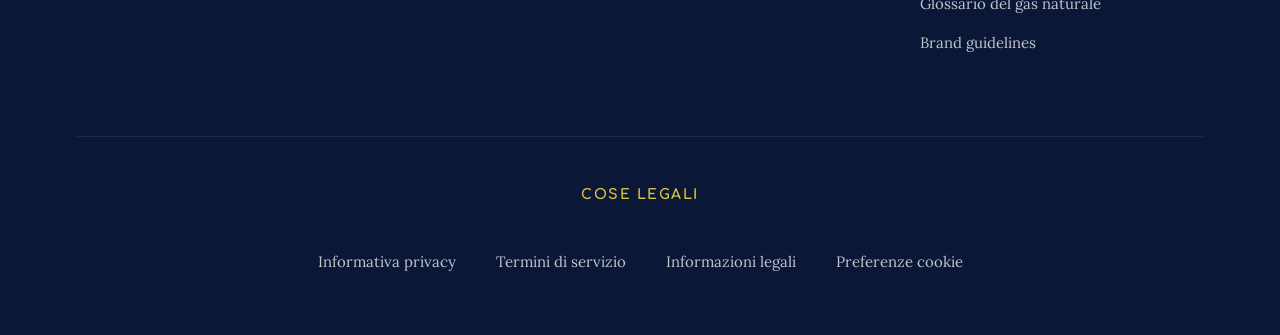
==== commit 0761acb2: "fix(bento): aggiorna classi size bento cards e aggiungi .gitignore" ====
--- a/index.html
+++ b/index.html
@@ -162,7 +162,7 @@
 
         <div class="why-grid-wide">
             <div class="bento-row reveal-item">
-                <div class="bento-card bento-text size-1rd">
+                <div class="bento-card bento-text size-2rd">
                     <div class="bento-icon">
                         <svg viewBox="0 0 24 24" fill="none" stroke="currentColor" stroke-width="2"><circle cx="11" cy="11" r="8"></circle><line x1="21" y1="21" x2="16.65" y2="16.65"></line></svg>
                     </div>
@@ -182,7 +182,7 @@
                         <img src="img/B.jpg" alt="Prezzi competitivi ogni anno" loading="lazy">
                     </div>
                 </div>
-                <div class="bento-card bento-text size-1rd">
+                <div class="bento-card bento-text size-2rd">
                     <div class="bento-icon">
                         <svg viewBox="0 0 24 24" fill="none" stroke="currentColor" stroke-width="2"><path d="M6 3h12l4 6-10 13L2 9z"></path></svg>
                     </div>
@@ -192,7 +192,7 @@
             </div>
 
             <div class="bento-row reveal-item">
-                <div class="bento-card bento-text size-1rd">
+                <div class="bento-card bento-text size-2rd">
                     <div class="bento-icon">
                         <svg viewBox="0 0 24 24" fill="none" stroke="currentColor" stroke-width="2"><circle cx="12" cy="12" r="10"></circle><path d="M12 2a14.5 14.5 0 0 0 0 20 14.5 14.5 0 0 0 0-20"></path><line x1="2" y1="12" x2="22" y2="12"></line></svg>
                     </div>
@@ -212,7 +212,7 @@
                         <img src="img/D.jpg" alt="Un'energia che impara da te" loading="lazy">
                     </div>
                 </div>
-                <div class="bento-card bento-text size-1rd">
+                <div class="bento-card bento-text size-2rd">
                     <div class="bento-icon">
                         <svg viewBox="0 0 24 24" fill="none" stroke="currentColor" stroke-width="2"><polyline points="13 2 3 14 12 14 11 22 21 10 12 10 13 2"></polyline></svg>
                     </div>
--- a/css/style.css
+++ b/css/style.css
@@ -0,0 +1,1793 @@
+/* =========================================================================
+   1. VARIABILI, RESET E TIPOGRAFIA (css/style.css)
+   ========================================================================= */
+:root {
+    --bg-cream: #F9F7F2;
+    --brand-green: #268265;
+    --premium-navy: #0B1736;
+    --premium-orange: #DE6A23;
+    --premium-gold: #E0C638;
+    --white: #FFFFFF;
+    
+    --font-heading: 'Comfortaa', sans-serif;
+    --font-body: 'Lora', serif;
+    --transition-smooth: cubic-bezier(0.25, 0.8, 0.25, 1);
+}
+
+* {
+    margin: 0;
+    padding: 0;
+    box-sizing: border-box;
+}
+
+html {
+    scroll-behavior: smooth;
+}
+
+body {
+    font-family: var(--font-body);
+    background-color: var(--bg-cream);
+    color: var(--premium-navy);
+    -webkit-font-smoothing: antialiased;
+    overflow-x: hidden;
+    cursor: none;
+}
+
+body.is-loading {
+    overflow: hidden !important;
+}
+
+/* =========================================================================
+   2. PRELOADER & ANIMAZIONE BATTERIA
+   ========================================================================= */
+.preloader-container {
+    position: fixed;
+    top: 0;
+    left: 0;
+    width: 100%;
+    height: 100vh;
+    background-color: var(--premium-orange);
+    z-index: 9999;
+    display: flex;
+    justify-content: center;
+    align-items: center;
+    transition: transform 0.8s cubic-bezier(0.7, 0, 0.2, 1), opacity 0.8s ease;
+}
+
+.preloader-content {
+    display: flex;
+    flex-direction: column;
+    align-items: center;
+    gap: 25px;
+}
+
+.preloader-logo {
+    height: 45px;
+    width: auto;
+}
+
+.battery-icon {
+    width: 60px;
+    height: 24px;
+    border: 2px solid var(--white);
+    border-radius: 4px;
+    position: relative;
+    padding: 2px;
+}
+
+.battery-icon::after {
+    content: '';
+    position: absolute;
+    top: 50%;
+    right: -6px;
+    transform: translateY(-50%);
+    width: 4px;
+    height: 10px;
+    background-color: var(--white);
+    border-radius: 0 2px 2px 0;
+}
+
+.battery-level {
+    height: 100%;
+    background-color: var(--white);
+    border-radius: 2px;
+    width: 0%;
+    animation: chargeBattery 1.5s ease-in-out forwards;
+}
+
+@keyframes chargeBattery {
+    0% { width: 0%; opacity: 0.5; }
+    20% { width: 20%; opacity: 1; }
+    40% { width: 20%; }
+    60% { width: 70%; }
+    80% { width: 100%; }
+    100% { width: 100%; }
+}
+
+.preloader-hidden {
+    transform: translateY(-100%);
+    opacity: 0;
+    pointer-events: none;
+}
+
+/* --- EFFETTO WOW TRANSIZIONE: PORTALE RADIALE DAL CLICK --- */
+.page-portal {
+    position: fixed;
+    inset: 0;
+    background: radial-gradient(circle at var(--click-x, 50%) var(--click-y, 50%), #162a5c 0%, var(--premium-navy) 70%);
+    z-index: 99999;
+    pointer-events: none;
+    clip-path: circle(0px at var(--click-x, 50%) var(--click-y, 50%));
+    transition: clip-path 0.6s cubic-bezier(0.77, 0, 0.175, 1);
+}
+
+.page-portal.is-active {
+    clip-path: circle(150vmax at var(--click-x, 50%) var(--click-y, 50%));
+}
+
+.page-portal.is-revealing {
+    clip-path: circle(150vmax at var(--click-x, 50%) var(--click-y, 50%));
+    transition: clip-path 0.65s cubic-bezier(0.77, 0, 0.175, 1), opacity 0.5s ease;
+}
+
+.page-portal.is-revealing.is-done {
+    clip-path: circle(0px at 50% 50%);
+    opacity: 0;
+}
+
+.preloader-container {
+    border-bottom: 3px solid var(--premium-gold);
+    box-shadow: 0 25px 60px rgba(11, 23, 54, 0.45);
+}
+
+body {
+    transition: transform 0.55s cubic-bezier(0.7, 0, 0.2, 1), filter 0.55s ease;
+}
+
+body.page-leaving {
+    transform: scale(0.96);
+    filter: blur(4px) brightness(0.85);
+    pointer-events: none;
+}
+
+/* =========================================================================
+   3. NOISE OVERLAY, SCROLLBAR E CUSTOM CURSOR PREMIUM
+   ========================================================================= */
+.noise-overlay {
+    position: fixed;
+    top: 0;
+    left: 0;
+    width: 100%;
+    height: 100%;
+    background-image: url("data:image/svg+xml,%3Csvg viewBox='0 0 1500 1500' xmlns='http://www.w3.org/2000/svg'%3E%3Cfilter id='hdNoise'%3E%3CfeTurbulence type='fractalNoise' baseFrequency='1.9' numOctaves='4' stitchTiles='stitch'/%3E%3C/filter%3E%3Crect width='100%25' height='100%25' filter='url(%23hdNoise)'/%3E%3C/svg%3E");
+    opacity: 0.15;
+    pointer-events: none;
+    z-index: 9998;
+}
+
+::-webkit-scrollbar {
+    width: 20px;
+}
+::-webkit-scrollbar-track {
+    background-color: #EBE8E0;
+    border-left: 1px solid #DEDEDE;
+}
+::-webkit-scrollbar-thumb {
+    background-color: var(--premium-orange);
+    border-radius: 0px;
+    border: 3px solid #EBE8E0;
+}
+::-webkit-scrollbar-thumb:active {
+    background-color: var(--premium-orange);
+}
+
+#custom-cursor {
+    width: 30px;
+    height: 30px;
+    border: 10px double var(--premium-gold);
+    border-radius: 50%;
+    position: fixed;
+    top: 0;
+    left: 0;
+    pointer-events: none;
+    z-index: 10000;
+    transform: translate(-50%, -50%);
+    transition: width 0.2s ease, height 0.2s ease, background-color 0.2s ease, border-color 0.2s ease, opacity 0.3s ease;
+    opacity: 0;
+}
+
+body:has(a:hover, button:hover, .btn-cta:hover, .faq-trigger:hover, .size-pill:hover, .filter-tab:hover) #custom-cursor {
+    width: 45px;
+    height: 45px;
+    background-color: rgba(224, 198, 56, 0.15);
+    backdrop-filter: blur(2px);
+    border-color: var(--premium-orange);
+}
+
+@media (max-width: 768px) {
+    body { cursor: auto; }
+    #custom-cursor { display: none !important; }
+}
+
+/* =========================================================================
+   4. HEADER OVERLAY E STICKY MODE
+   ========================================================================= */
+.main-header {
+    position: absolute;
+    top: 0;
+    left: 0;
+    width: 100%;
+    padding: 35px 5%;
+    display: flex;
+    justify-content: space-between;
+    align-items: center;
+    z-index: 100;
+    transition: padding 0.3s ease, background-color 0.3s ease;
+}
+
+.main-header.is-sticky {
+    position: fixed;
+    top: 0;
+    left: 0;
+    width: 100%;
+    padding: 18px 5%;
+    background-color: rgba(11, 23, 54, 0.85);
+    backdrop-filter: blur(12px);
+    -webkit-backdrop-filter: blur(12px);
+    border-bottom: 1px solid var(--premium-gold);
+    box-shadow: 0 10px 30px rgba(11, 23, 54, 0.25);
+    z-index: 150;
+    animation: headerSlideDown 0.4s cubic-bezier(0.25, 0.8, 0.25, 1) forwards;
+}
+
+@keyframes headerSlideDown {
+    from { transform: translateY(-100%); }
+    to { transform: translateY(0); }
+}
+
+.logo-svg {
+    height: 75px;
+    width: auto;
+    display: block;
+    transition: height 0.3s ease;
+}
+
+.is-sticky .logo-svg {
+    height: 40px;
+}
+
+.area-clienti-link {
+    font-family: var(--font-heading);
+    color: var(--white);
+    text-decoration: none;
+    font-size: 15px;
+    font-weight: 400;
+    letter-spacing: 0.5px;
+    position: relative;
+    padding-bottom: 5px;
+}
+
+.hover-line::after {
+    content: '';
+    position: absolute;
+    width: 0;
+    height: 1px;
+    bottom: 0;
+    left: 0;
+    background-color: var(--premium-gold);
+    transition: width 0.3s ease-in-out;
+}
+
+.hover-line:hover::after {
+    width: 100%;
+}
+
+.hamburger-menu {
+    background: transparent;
+    border: none;
+    cursor: pointer;
+    display: flex;
+    flex-direction: column;
+    gap: 6px;
+    padding: 5px;
+}
+
+.hamburger-menu .bar {
+    width: 30px;
+    height: 2px;
+    background-color: var(--white);
+    transition: all 0.3s ease;
+}
+
+.hamburger-menu:hover .bar {
+    background-color: var(--premium-gold);
+}
+
+/* =========================================================================
+   5. OVERLAY MENU FULLSCREEN (EFFETTO WOW)
+   ========================================================================= */
+.overlay-menu {
+    position: fixed;
+    top: 0;
+    left: 0;
+    width: 100%;
+    height: 100vh;
+    background-color: var(--premium-navy);
+    color: var(--white);
+    z-index: 1000;
+    display: flex;
+    flex-direction: column;
+    padding: 35px 5%;
+    visibility: hidden;
+    clip-path: circle(0px at calc(100% - 5%) 50px);
+    transition: clip-path 0.7s cubic-bezier(0.7, 0, 0.2, 1), visibility 0.7s;
+}
+
+.overlay-menu.active {
+    visibility: visible;
+    clip-path: circle(150% at calc(100% - 5%) 50px);
+    transition: clip-path 0.7s cubic-bezier(0.7, 0, 0.2, 1);
+}
+
+.overlay-header {
+    display: flex;
+    justify-content: space-between;
+    align-items: center;
+    width: 100%;
+    position: relative;
+}
+
+.overlay-logo {
+    height: 75px;
+    position: absolute;
+    left: 50%;
+    transform: translateX(-50%);
+    opacity: 0;
+    transition: opacity 0.5s ease 0.2s;
+}
+
+.overlay-menu.active .overlay-logo {
+    opacity: 1;
+}
+
+.close-btn {
+    background: transparent;
+    border: none;
+    color: var(--white);
+    font-size: 45px;
+    cursor: pointer;
+    line-height: 1;
+    margin-left: auto;
+    transition: color 0.3s ease, transform 0.3s ease;
+}
+
+.close-btn:hover {
+    color: var(--premium-gold);
+    transform: rotate(90deg);
+}
+
+.overlay-content {
+    flex-grow: 1;
+    display: flex;
+    justify-content: space-between;
+    align-items: center;
+    max-width: 1200px;
+    margin: 0 auto;
+    width: 100%;
+    gap: 50px;
+}
+
+.main-nav a, 
+.secondary-nav a, 
+.overlay-footer { 
+    opacity: 0;
+    transform: translateY(40px);
+    transition: opacity 0.4s ease, transform 0.4s cubic-bezier(0.25, 0.8, 0.25, 1);
+}
+
+.overlay-menu.active .main-nav a, 
+.overlay-menu.active .secondary-nav a,
+.overlay-menu.active .overlay-footer {
+    opacity: 1;
+    transform: translateY(0);
+}
+
+.overlay-left { flex: 1; }
+
+.main-nav {
+    display: flex;
+    flex-direction: column;
+    gap: 30px;
+}
+
+.main-nav a {
+    font-family: var(--font-heading);
+    font-size: clamp(40px, 5vw, 64px);
+    color: var(--white);
+    text-decoration: none;
+    font-weight: 700;
+    width: fit-content;
+    position: relative;
+}
+
+.main-nav a:hover {
+    color: var(--premium-gold);
+    transform: translateX(15px) !important;
+}
+
+.overlay-right {
+    flex: 1;
+    display: flex;
+    justify-content: flex-end;
+}
+
+.secondary-nav {
+    display: flex;
+    flex-direction: column;
+    gap: 15px;
+    text-align: right;
+}
+
+.secondary-nav a {
+    font-family: var(--font-body);
+    font-size: 18px;
+    color: rgba(255, 255, 255, 0.7);
+    text-decoration: none;
+    position: relative;
+    padding-bottom: 5px;
+    width: fit-content;
+    margin-left: auto;
+}
+
+.hover-line-right::after {
+    content: '';
+    position: absolute;
+    width: 0;
+    height: 1px;
+    bottom: 0;
+    right: 0;
+    background-color: var(--premium-gold);
+    transition: width 0.3s ease-in-out;
+}
+
+.secondary-nav a:hover {
+    color: var(--white);
+}
+
+.secondary-nav a:hover::after {
+    width: 100%;
+}
+
+.overlay-footer {
+    width: 100%;
+    padding-bottom: 20px;
+    display: flex;
+    justify-content: center;
+}
+
+.overlay-footer .btn-cta:hover {
+    transition: all 0.3s cubic-bezier(0.25, 0.8, 0.25, 1) !important;
+    transition-delay: 0s !important;
+}
+
+.overlay-menu.active .main-nav a:nth-child(1) { transition-delay: 0.3s; }
+.overlay-menu.active .main-nav a:nth-child(2) { transition-delay: 0.4s; }
+.overlay-menu.active .main-nav a:nth-child(3) { transition-delay: 0.5s; }
+.overlay-menu.active .main-nav a:nth-child(4) { transition-delay: 0.6s; }
+
+.overlay-menu.active .secondary-nav a:nth-child(1) { transition-delay: 0.4s; }
+.overlay-menu.active .secondary-nav a:nth-child(2) { transition-delay: 0.45s; }
+.overlay-menu.active .secondary-nav a:nth-child(3) { transition-delay: 0.5s; }
+.overlay-menu.active .secondary-nav a:nth-child(4) { transition-delay: 0.55s; }
+.overlay-menu.active .secondary-nav a:nth-child(5) { transition-delay: 0.6s; }
+.overlay-menu.active .secondary-nav a:nth-child(6) { transition-delay: 0.65s; }
+.overlay-menu.active .secondary-nav a:nth-child(7) { transition-delay: 0.7s; }
+.overlay-menu.active .secondary-nav a:nth-child(8) { transition-delay: 0.75s; }
+.overlay-menu.active .secondary-nav a:nth-child(9) { transition-delay: 0.8s; }
+.overlay-menu.active .overlay-footer { transition-delay: 0.9s; }
+
+/* =========================================================================
+   6. GESTIONE DOPPIO PULSANTE (CTA GROUP)
+   ========================================================================= */
+.hero-cta-group {
+    display: flex;
+    gap: 20px;
+    justify-content: center;
+    align-items: center;
+    flex-wrap: wrap;
+}
+
+.btn-cta {
+    font-family: var(--font-heading);
+    font-weight: 700;
+    font-size: 14px;
+    padding: 18px 36px;
+    border-radius: 50px;
+    text-decoration: none;
+    text-transform: uppercase;
+    letter-spacing: 1px;
+    transition: all 0.3s cubic-bezier(0.25, 0.8, 0.25, 1);
+    display: inline-block;
+    text-align: center;
+    min-width: 240px;
+}
+
+.btn-solid {
+    background: linear-gradient(90deg, var(--premium-orange) 0%, var(--premium-gold) 50%, var(--premium-orange) 100%);
+    background-size: 200% auto;
+    color: var(--white);
+    border: none;
+    box-shadow: 0 4px 15px rgba(222, 106, 35, 0.3);
+    transition: background-position 0.5s ease, transform 0.3s cubic-bezier(0.25, 1, 0.5, 1), box-shadow 0.3s ease;
+}
+
+.btn-solid:hover {
+    background-position: right center;
+    transform: translateY(-3px);
+    box-shadow: 0 8px 25px rgba(222, 106, 35, 0.5);
+    color: var(--white);
+}
+
+.btn-glow {
+    animation: premiumGlow 3.5s infinite ease-in-out;
+}
+
+@keyframes premiumGlow {
+    0% { box-shadow: 0 0 10px rgba(222, 106, 35, 0.3); transform: scale(1); }
+    50% { box-shadow: 0 0 25px rgba(222, 106, 35, 0.6); transform: scale(1.03); }
+    100% { box-shadow: 0 0 10px rgba(222, 106, 35, 0.3); transform: scale(1); }
+}
+
+.btn-outline {
+    background-color: transparent;
+    color: var(--white);
+    border: 2px solid var(--white);
+    backdrop-filter: blur(5px);
+}
+
+.btn-outline:hover {
+    background-color: var(--white);
+    color: var(--premium-navy);
+}
+
+/* =========================================================================
+   7. INDICATORE DI SCROLL PREMIUM E SFUMATURE
+   ========================================================================= */
+.scroll-indicator-wrapper {
+    --scroll-color: #FFFFFF; 
+    position: absolute;
+    bottom: 30px;
+    left: 50%;
+    transform: translateX(-50%);
+    display: flex;
+    flex-direction: column;
+    align-items: center;
+    gap: 10px;
+    z-index: 15;
+    pointer-events: none;
+}
+
+.scroll-mouse {
+    width: 26px;
+    height: 42px;
+    border: 2px solid var(--scroll-color);
+    border-radius: 20px;
+    position: relative;
+    opacity: 0.8;
+}
+
+.scroll-wheel {
+    width: 4px;
+    height: 8px;
+    background-color: var(--scroll-color);
+    border-radius: 2px;
+    position: absolute;
+    top: 6px;
+    left: 50%;
+    transform: translateX(-50%);
+    animation: scrollWheelMove 2s infinite cubic-bezier(0.15, 0.41, 0.69, 0.94);
+}
+
+.scroll-text {
+    color: var(--scroll-color);
+    font-size: 11px;
+    text-transform: uppercase;
+    letter-spacing: 2px;
+    opacity: 0.6;
+    font-family: var(--font-heading);
+    font-weight: 500;
+}
+
+.faq-section-wrapper .scroll-indicator-wrapper {
+    --scroll-color: var(--premium-orange);
+    position: relative;
+    bottom: auto;
+    margin-top: 60px;
+}
+
+.pre-footer .scroll-indicator-wrapper {
+    --scroll-color: var(--premium-navy);
+    position: relative;
+    bottom: auto;
+    margin-top: 150px;
+}
+
+@keyframes scrollWheelMove {
+    0% { top: 6px; opacity: 1; height: 8px; }
+    30% { top: 12px; opacity: 1; height: 12px; }
+    70% { top: 22px; opacity: 0; height: 6px; }
+    100% { top: 6px; opacity: 0; height: 8px; }
+}
+
+.fade-bg-top {
+    position: absolute;
+    top: 0;
+    left: 0;
+    width: 100%;
+    height: 700px;
+    background: linear-gradient(
+        to bottom,
+        var(--brand-green) 0%,
+        rgba(38, 130, 101, 0.85) 15%,
+        rgba(38, 130, 101, 0.60) 32%,
+        rgba(38, 130, 101, 0.35) 50%,
+        rgba(38, 130, 101, 0.15) 70%,
+        rgba(38, 130, 101, 0.05) 85%,
+        transparent 100%
+    );
+    z-index: -1;
+    pointer-events: none;
+}
+
+.fade-bg-bottom {
+    position: absolute;
+    bottom: -350px;
+    left: 0;
+    width: 100%;
+    height: 700px;
+    transform: translateY(-350px);
+    background: linear-gradient(
+        to bottom,
+        transparent 0%,
+        rgba(249, 247, 242, 0.8) 20%,
+        rgba(139, 147, 169, 0.4) 50%,
+        var(--premium-navy) 100%
+    );
+    z-index: -20;
+    pointer-events: none;
+}
+
+/* =========================================================================
+   8. GRIGLIA ENOS (BENTO GRID)
+   ========================================================================= */
+.why-enos-section {
+    background-color: var(--bg-cream);
+    padding: 140px 6% 0 6%;
+    position: relative;
+    z-index: 10;
+    margin: 0;
+}
+
+.why-enos-header, .why-grid-wide, .why-footer-cta {
+    position: relative;
+    z-index: 2;
+}
+
+.why-enos-header {
+    text-align: center;
+    max-width: 800px;
+    margin: 0 auto 80px auto;
+}
+
+.why-enos-header h2 {
+    font-family: var(--font-heading);
+    font-size: clamp(36px, 5vw, 54px);
+    color: var(--premium-navy);
+    font-weight: 700;
+    line-height: 1.2;
+    letter-spacing: -1px;
+}
+
+.why-enos-header h2 span {
+    color: var(--premium-navy);
+}
+
+.why-grid-wide {
+    max-width: 1400px;
+    margin: 0 auto;
+    display: flex;
+    flex-direction: column;
+    gap: 0px;
+    box-shadow: 0 40px 80px rgba(11, 23, 54, 0.03);
+    background: none;
+}
+
+.bento-row {
+    display: flex;
+    width: 100%;
+    height: 420px;
+}
+
+.size-1rd { width: 33.333%; }
+.size-2rd { width: 66.666%; }
+
+.bento-card {
+    height: 100%;
+    position: relative;
+    overflow: hidden;
+    display: flex;
+    flex-direction: column;
+    justify-content: center;
+    padding: 60px;
+    box-sizing: border-box;
+}
+
+.bento-text {
+    background-color: #FFFFFF;
+}
+
+.bento-row:not(:last-child) {
+    border-bottom: 1px solid rgba(11, 23, 54, 0.06);
+}
+.bento-row .bento-card:not(:last-child) {
+    border-right: 1px solid rgba(11, 23, 54, 0.06);
+}
+
+.bento-icon {
+    width: 44px;
+    height: 44px;
+    color: var(--premium-orange);
+    margin-bottom: 30px;
+}
+
+.bento-icon svg {
+    width: 100%;
+    height: 100%;
+}
+
+.bento-text h3 {
+    font-family: var(--font-heading);
+    font-size: 26px;
+    color: var(--premium-navy);
+    margin-bottom: 18px;
+    font-weight: 600;
+}
+
+.bento-text p {
+    font-size: 15px;
+    color: #555555;
+    line-height: 1.6;
+}
+
+.bento-image {
+    background-color: #F4F1EA;
+    padding: 0;
+}
+
+.bento-img-wrapper {
+    width: 100%;
+    height: 100%;
+    display: flex;
+    align-items: center;
+    justify-content: center;
+    text-align: center;
+}
+
+.bento-img-wrapper img {
+    width: 100%;
+    height: 100%;
+    object-fit: cover;
+    transition: transform 1s cubic-bezier(0.25, 1, 0.5, 1);
+}
+
+.bento-card:hover .bento-img-wrapper img {
+    transform: scale(1.03);
+}
+
+.why-footer-cta {
+    margin-top: 100px;
+    display: flex;
+    justify-content: center;
+}
+
+.reveal-item {
+    opacity: 0;
+    transform: translateY(60px); 
+    transition: opacity 1s cubic-bezier(0.215, 0.610, 0.355, 1), 
+                transform 1s cubic-bezier(0.215, 0.610, 0.355, 1);
+    will-change: transform, opacity;
+}
+
+.reveal-item.is-visible {
+    opacity: 1;
+    transform: translateY(0);
+}
+
+@media (max-width: 991px) {
+    .why-enos-header { margin-bottom: 50px; }
+    .bento-row { flex-direction: column; height: auto; }
+    .size-1rd, .size-2rd { width: 100%; }
+    .bento-card { padding: 50px 30px; }
+    .bento-card.bento-image { height: 280px; }
+    .bento-row:nth-child(2) { flex-direction: column-reverse; }
+    .bento-row:nth-child(4) { flex-direction: column-reverse; }
+    .bento-row .bento-card:not(:last-child) { border-right: none; border-bottom: 1px solid rgba(11, 23, 54, 0.06); }
+}
+
+/* =========================================================================
+   9. FAQ SECTION
+   ========================================================================= */
+.faq-section-wrapper {
+    margin: 120px auto 0 auto;
+    padding-bottom: 300px;
+    position: relative;
+    z-index: 10;
+}
+
+.faq-header {
+    text-align: center;
+    margin-top: 100px;
+    margin-bottom: 60px;
+}
+
+.faq-header h2 {
+    font-family: var(--font-heading);
+    font-size: clamp(32px, 4vw, 46px);
+    color: var(--premium-navy);
+    font-weight: 700;
+}
+
+.faq-header h2 span {
+    color: var(--premium-orange);
+}
+
+.faq-grid {
+    max-width: 1400px;
+    margin: 0 auto;
+    display: grid;
+    grid-template-columns: repeat(2, 1fr);
+    gap: 0px; 
+    border: 1px solid rgba(11, 23, 54, 0.08);
+    box-shadow: 0 30px 60px rgba(11, 23, 54, 0.02);
+    background-color: #FFFFFF;
+}
+
+.faq-card {
+    background-color: #FFFFFF;
+    border: 1px solid rgba(11, 23, 54, 0.04);
+    padding: 45px;
+    box-sizing: border-box;
+    transition: background-color 0.4s ease, box-shadow 0.4s ease;
+    display: flex;
+    flex-direction: column;
+    justify-content: flex-start;
+}
+
+.faq-card:last-child:nth-child(odd) {
+    grid-column: span 2;
+    width: 50%;
+    margin: 0 auto;
+    border-top: none;
+}
+
+.faq-trigger {
+    width: 100%;
+    background: transparent;
+    border: none;
+    cursor: pointer;
+    display: flex;
+    justify-content: space-between;
+    align-items: center;
+    text-align: left;
+    padding: 0;
+    gap: 20px;
+    color: var(--premium-navy);
+    font-family: var(--font-heading);
+    font-size: 19px;
+    font-weight: 600;
+    line-height: 1.4;
+    transition: color 0.3s ease;
+}
+
+.faq-trigger::after {
+    content: '';
+    width: 8px;
+    height: 8px;
+    border-right: 2px solid var(--premium-gold);
+    border-bottom: 2px solid var(--premium-gold);
+    transform: rotate(45deg);
+    transition: transform 0.4s cubic-bezier(0.25, 1, 0.5, 1), border-color 0.3s ease;
+    flex-shrink: 0;
+    margin-top: -4px; 
+}
+
+.faq-card.active {
+    background-color: #FCFAF5;
+}
+
+.faq-card.active .faq-trigger {
+    color: var(--premium-orange);
+}
+
+.faq-card.active .faq-trigger::after {
+    transform: rotate(-135deg); 
+    border-color: var(--premium-orange);
+}
+
+.faq-content {
+    max-height: 0;
+    overflow: hidden;
+    transition: max-height 0.4s cubic-bezier(0.25, 1, 0.5, 1), opacity 0.4s ease;
+    opacity: 0;
+}
+
+.faq-card.active .faq-content {
+    opacity: 1;
+}
+
+.faq-content p {
+    font-family: var(--font-body);
+    font-size: 15px;
+    line-height: 1.6;
+    color: #555555;
+    padding-top: 20px;
+    margin: 0;
+}
+
+@media (max-width: 991px) {
+    .faq-grid { grid-template-columns: 1fr; }
+    .faq-card { padding: 35px 25px; }
+    .faq-card:last-child:nth-child(odd) { width: 100%; border-top: 1px solid rgba(11, 23, 54, 0.04); }
+    .faq-trigger { font-size: 17px; }
+}
+
+/* =========================================================================
+   10. FOOTER ESTESO AL 100% DELLA LARGHEZZA
+   ========================================================================= */
+.pre-footer {
+    height: 50px;
+    width: 100%;
+    background: none;
+}
+
+#footer-placeholder {
+    width: 100%;
+    display: block;
+    position: relative;
+    z-index: 10;
+}
+
+.footer {
+    width: 100%;
+    background-color: var(--premium-navy);
+    padding: 100px 0 60px 0;
+    position: relative;
+    z-index: 10;
+}
+
+.footer-container {
+    max-width: 1400px;
+    margin: 0 auto;
+    padding: 0 6%;
+    display: flex;
+    flex-direction: column;
+    gap: 80px;
+}
+
+.footer-top-row {
+    display: flex;
+    justify-content: space-between;
+    align-items: flex-start;
+    flex-wrap: wrap;
+    gap: 50px;
+}
+
+.footer-brand-col {
+    flex: 1.5;
+    min-width: 320px;
+    display: flex;
+    flex-direction: column;
+    gap: 25px;
+}
+
+.footer-logo-white {
+    height: 65px;
+    width: auto;
+    align-self: flex-start;
+    filter: brightness(0) invert(1);
+    opacity: 0.95;
+}
+
+.footer-brand-text {
+    font-family: var(--font-body);
+    font-size: 14px;
+    line-height: 1.6;
+    color: rgba(255, 255, 255, 0.6);
+}
+
+.footer-socials {
+    display: flex;
+    gap: 18px;
+    margin-top: 5px;
+}
+
+.social-icon-link {
+    color: rgba(255, 255, 255, 0.7);
+    width: 22px;
+    height: 22px;
+    transition: color 0.3s cubic-bezier(0.25, 0.8, 0.25, 1), transform 0.3s ease;
+    display: inline-block;
+}
+
+.social-icon-link svg {
+    width: 100%;
+    height: 100%;
+}
+
+.social-icon-link:hover {
+    color: var(--premium-orange);
+    transform: translateY(-3px);
+}
+
+.footer-nav-col {
+    flex: 1;
+    min-width: 200px;
+}
+
+.footer-heading {
+    font-family: var(--font-heading);
+    font-size: 14px;
+    text-transform: uppercase;
+    letter-spacing: 1.5px;
+    color: var(--premium-gold);
+    font-weight: 700;
+    margin-bottom: 30px;
+}
+
+.footer-links-list {
+    list-style: none;
+    display: flex;
+    flex-direction: column;
+    gap: 15px;
+}
+
+.footer-nav-link {
+    font-family: var(--font-body);
+    font-size: 15px;
+    color: rgba(255, 255, 255, 0.75);
+    text-decoration: none;
+    display: inline-block;
+    position: relative;
+    padding: 0 10px 4px 10px;
+    transition: color 0.3s cubic-bezier(0.25, 0.8, 0.25, 1);
+}
+
+.footer-nav-link::after {
+    content: '';
+    position: absolute;
+    bottom: 0;
+    left: 0;
+    width: 0;
+    height: 1px;
+    background-color: var(--premium-gold);
+    transition: width 0.35s cubic-bezier(0.25, 0.8, 0.25, 1);
+}
+
+.footer-nav-link:hover {
+    color: var(--white);
+}
+
+.footer-nav-link:hover::after {
+    width: 100%;
+}
+
+.footer-bottom-row {
+    border-top: 1px solid rgba(255, 255, 255, 0.08);
+    padding-top: 50px;
+}
+
+.footer-legal-col {
+    text-align: center;
+    display: flex;
+    flex-direction: column;
+    gap: 20px;
+}
+
+.footer-legal-links {
+    display: flex;
+    justify-content: center;
+    flex-wrap: wrap;
+    gap: 20px;
+}
+
+.footer-legal-links .footer-nav-link::after {
+    background-color: var(--premium-orange);
+}
+
+.footer-legal-links .footer-nav-link:hover {
+    color: var(--white);
+}
+
+@media (max-width: 768px) {
+    .footer { padding: 70px 0 40px 0; }
+    .footer-container { gap: 50px; }
+    .footer-top-row { flex-direction: column; gap: 40px; }
+    .footer-brand-col { min-width: 100%; }
+    .footer-legal-links { flex-direction: column; gap: 15px; }
+    .footer-heading { margin-bottom: 18px; }
+}
+
+/* =========================================================================
+   11. PAGINA OFFERTE CTE: ARCHITETTURA MULTILIVELLO E CARD PDF
+   ========================================================================= */
+
+.cte-hero-banner {
+    background: linear-gradient(135deg, var(--premium-navy) 0%, #162a5c 60%, #1d4d4f 100%);
+    padding: 170px 6% 90px 6%;
+    color: var(--white);
+    text-align: center;
+    position: relative;
+    overflow: hidden;
+}
+
+.cte-hero-banner::before {
+    content: '';
+    position: absolute;
+    width: 500px;
+    height: 500px;
+    background: radial-gradient(circle, rgba(224, 198, 56, 0.15) 0%, transparent 70%);
+    top: -150px;
+    right: -100px;
+    pointer-events: none;
+}
+
+.cte-hero-inner {
+    max-width: 900px;
+    margin: 0 auto;
+    position: relative;
+    z-index: 2;
+}
+
+.cte-eyebrow {
+    display: inline-block;
+    font-family: var(--font-heading);
+    font-size: 12px;
+    font-weight: 700;
+    text-transform: uppercase;
+    letter-spacing: 2px;
+    color: var(--premium-gold);
+    background: rgba(224, 198, 56, 0.12);
+    border: 1px solid rgba(224, 198, 56, 0.3);
+    padding: 8px 18px;
+    border-radius: 50px;
+    margin-bottom: 22px;
+}
+
+.cte-hero-inner h1 {
+    font-family: var(--font-heading);
+    font-size: clamp(34px, 5vw, 56px);
+    font-weight: 700;
+    line-height: 1.18;
+    margin-bottom: 20px;
+}
+
+.cte-hero-inner h1 span {
+    color: var(--premium-gold);
+}
+
+.cte-hero-inner p {
+    font-size: clamp(16px, 1.8vw, 20px);
+    line-height: 1.65;
+    color: rgba(255, 255, 255, 0.85);
+    margin-bottom: 40px;
+}
+
+/* --- 3 REGOLE AUREE PILLS --- */
+.golden-rules-bar {
+    display: flex;
+    justify-content: center;
+    flex-wrap: wrap;
+    gap: 16px;
+}
+
+.rule-pill {
+    display: flex;
+    align-items: center;
+    gap: 10px;
+    background: rgba(255, 255, 255, 0.08);
+    backdrop-filter: blur(8px);
+    -webkit-backdrop-filter: blur(8px);
+    border: 1px solid rgba(255, 255, 255, 0.16);
+    padding: 12px 22px;
+    border-radius: 50px;
+    font-family: var(--font-heading);
+    font-size: 13px;
+    font-weight: 600;
+    color: var(--white);
+}
+
+.rule-pill svg {
+    width: 18px;
+    height: 18px;
+    color: var(--premium-gold);
+    flex-shrink: 0;
+}
+
+/* --- CONTENITORE PRINCIPALE CTE --- */
+.cte-page-wrapper {
+    background-color: var(--bg-cream);
+    padding: 80px 6% 140px 6%;
+    max-width: 1400px;
+    margin: 0 auto;
+    position: relative;
+    z-index: 10;
+}
+
+/* --- GUIDA EMOZIONALE ALLE TAGLIE (S / M / L) --- */
+.emotional-sizes-guide {
+    margin-bottom: 60px;
+    text-align: center;
+}
+
+.emotional-sizes-guide h2 {
+    font-family: var(--font-heading);
+    font-size: clamp(24px, 3vw, 34px);
+    margin-bottom: 12px;
+    color: var(--premium-navy);
+}
+
+.emotional-sizes-guide h2 span {
+    color: var(--premium-orange);
+}
+
+.emotional-sizes-guide > p {
+    color: #555;
+    font-size: 16px;
+    margin-bottom: 35px;
+    max-width: 760px;
+    margin-left: auto;
+    margin-right: auto;
+    line-height: 1.6;
+}
+
+.sizes-selector-grid {
+    display: grid;
+    grid-template-columns: repeat(3, 1fr);
+    gap: 24px;
+}
+
+.size-pill {
+    background: var(--white);
+    border: 1.5px solid rgba(11, 23, 54, 0.08);
+    border-radius: 16px;
+    padding: 28px 24px;
+    text-align: left;
+    cursor: pointer;
+    transition: all 0.35s var(--transition-smooth);
+    position: relative;
+    overflow: hidden;
+}
+
+.size-pill:hover,
+.size-pill.active {
+    border-color: var(--premium-orange);
+    transform: translateY(-4px);
+    box-shadow: 0 20px 40px rgba(222, 106, 35, 0.12);
+}
+
+.size-pill-header {
+    display: flex;
+    align-items: center;
+    justify-content: space-between;
+    margin-bottom: 14px;
+}
+
+.size-letter {
+    width: 44px;
+    height: 44px;
+    border-radius: 12px;
+    background: rgba(38, 130, 101, 0.12);
+    color: var(--brand-green);
+    font-family: var(--font-heading);
+    font-weight: 700;
+    font-size: 20px;
+    display: flex;
+    align-items: center;
+    justify-content: center;
+    transition: all 0.3s ease;
+}
+
+.size-pill.active .size-letter,
+.size-pill:hover .size-letter {
+    background: var(--premium-orange);
+    color: var(--white);
+}
+
+.size-tag {
+    font-family: var(--font-heading);
+    font-size: 11px;
+    font-weight: 700;
+    text-transform: uppercase;
+    letter-spacing: 1px;
+    color: #777;
+}
+
+.size-pill h3 {
+    font-family: var(--font-heading);
+    font-size: 19px;
+    margin-bottom: 8px;
+    color: var(--premium-navy);
+}
+
+.size-pill p {
+    font-size: 14px;
+    line-height: 1.55;
+    color: #555;
+}
+
+/* --- SISTEMA DI FILTRI MULTILIVELLO (LUCE/GAS + CASA/IMPRESA + TAGLIA) --- */
+.cte-controls-panel {
+    background: var(--white);
+    border: 1px solid rgba(11, 23, 54, 0.08);
+    border-radius: 20px;
+    padding: 32px;
+    margin-bottom: 65px;
+    box-shadow: 0 15px 40px rgba(11, 23, 54, 0.04);
+    display: flex;
+    flex-direction: column;
+    gap: 24px;
+}
+
+.filter-group-row {
+    display: flex;
+    flex-wrap: wrap;
+    align-items: center;
+    justify-content: space-between;
+    gap: 16px;
+}
+
+.filter-group-row:not(:last-child) {
+    padding-bottom: 20px;
+    border-bottom: 1px solid rgba(11, 23, 54, 0.06);
+}
+
+.filter-label {
+    font-family: var(--font-heading);
+    font-size: 12px;
+    font-weight: 700;
+    text-transform: uppercase;
+    letter-spacing: 1.2px;
+    color: #777;
+    min-width: 170px;
+}
+
+.cte-filter-bar {
+    display: flex;
+    flex-wrap: wrap;
+    gap: 10px;
+    flex: 1;
+}
+
+.filter-tab {
+    font-family: var(--font-heading);
+    font-size: 13px;
+    font-weight: 700;
+    padding: 12px 24px;
+    border-radius: 50px;
+    border: 1.5px solid rgba(11, 23, 54, 0.12);
+    background: var(--white);
+    color: var(--premium-navy);
+    cursor: pointer;
+    transition: all 0.3s ease;
+    display: inline-flex;
+    align-items: center;
+    gap: 8px;
+}
+
+.filter-tab svg {
+    width: 16px;
+    height: 16px;
+}
+
+.filter-tab:hover {
+    border-color: var(--premium-navy);
+    transform: translateY(-1px);
+}
+
+.filter-tab.active {
+    background: var(--premium-navy);
+    color: var(--white);
+    border-color: var(--premium-navy);
+    box-shadow: 0 8px 20px rgba(11, 23, 54, 0.18);
+}
+
+.filter-tab.size-filter-pill.active {
+    background: var(--premium-orange);
+    border-color: var(--premium-orange);
+    color: var(--white);
+    box-shadow: 0 8px 20px rgba(222, 106, 35, 0.25);
+}
+
+/* --- MACRO SEZIONI E SOTTO-BLOCCHI --- */
+.cte-macro-section {
+    margin-bottom: 90px;
+}
+
+.cte-macro-section.is-hidden {
+    display: none !important;
+}
+
+.macro-section-banner {
+    display: flex;
+    align-items: center;
+    justify-content: space-between;
+    flex-wrap: wrap;
+    gap: 20px;
+    padding: 26px 34px;
+    border-radius: 16px;
+    margin-bottom: 45px;
+    color: var(--white);
+}
+
+.macro-luce-banner {
+    background: linear-gradient(135deg, var(--premium-navy) 0%, #1c356e 100%);
+    border-left: 6px solid var(--premium-gold);
+}
+
+.macro-gas-banner {
+    background: linear-gradient(135deg, #163d35 0%, var(--brand-green) 100%);
+    border-left: 6px solid var(--premium-orange);
+}
+
+.macro-banner-title {
+    display: flex;
+    align-items: center;
+    gap: 16px;
+}
+
+.macro-banner-title svg {
+    width: 36px;
+    height: 36px;
+    color: var(--premium-gold);
+    flex-shrink: 0;
+}
+
+.macro-banner-title h2 {
+    font-family: var(--font-heading);
+    font-size: clamp(24px, 3vw, 32px);
+    font-weight: 700;
+}
+
+.macro-banner-title p {
+    font-size: 14.5px;
+    color: rgba(255, 255, 255, 0.8);
+    margin-top: 4px;
+}
+
+.macro-index-pill {
+    background: rgba(255, 255, 255, 0.12);
+    border: 1px solid rgba(255, 255, 255, 0.22);
+    padding: 10px 18px;
+    border-radius: 50px;
+    font-family: var(--font-heading);
+    font-size: 12px;
+    font-weight: 700;
+    color: var(--premium-gold);
+    letter-spacing: 0.5px;
+}
+
+/* --- BLOCCHI CATEGORIA E GRIGLIA CARD --- */
+.cte-category-block {
+    margin-bottom: 70px;
+    transition: opacity 0.4s ease, transform 0.4s ease;
+}
+
+.cte-category-block.is-hidden {
+    display: none !important;
+}
+
+.category-title {
+    display: flex;
+    align-items: center;
+    gap: 14px;
+    margin-bottom: 8px;
+    color: var(--premium-navy);
+}
+
+.category-title svg {
+    width: 30px;
+    height: 30px;
+    color: var(--premium-orange);
+    flex-shrink: 0;
+}
+
+.category-title h3 {
+    font-family: var(--font-heading);
+    font-size: clamp(22px, 2.8vw, 28px);
+    font-weight: 700;
+}
+
+.category-subtitle {
+    font-size: 15.5px;
+    color: #555;
+    margin-bottom: 32px;
+    padding-left: 44px;
+    line-height: 1.6;
+}
+
+.cte-grid {
+    display: grid;
+    grid-template-columns: repeat(auto-fill, minmax(360px, 1fr));
+    gap: 28px;
+}
+
+/* --- CARD OFFERTA PREMIUM --- */
+.cte-card {
+    background-color: var(--white);
+    border: 1.5px solid rgba(11, 23, 54, 0.08);
+    border-radius: 16px;
+    padding: 36px;
+    box-shadow: 0 12px 32px rgba(11, 23, 54, 0.04);
+    display: flex;
+    flex-direction: column;
+    justify-content: space-between;
+    transition: all 0.35s var(--transition-smooth);
+    position: relative;
+    overflow: hidden;
+}
+
+.cte-card.is-hidden-size {
+    display: none !important;
+}
+
+.cte-card.business-card {
+    border-top: 4px solid var(--premium-gold);
+}
+
+.cte-card.plus-card {
+    border-top: 4px solid var(--premium-orange);
+}
+
+.cte-card:hover,
+.cte-card.highlight-size {
+    transform: translateY(-6px);
+    border-color: var(--premium-gold);
+    box-shadow: 0 24px 48px rgba(11, 23, 54, 0.10);
+}
+
+.cte-card.highlight-size {
+    border-color: var(--premium-orange);
+    box-shadow: 0 20px 45px rgba(222, 106, 35, 0.16);
+}
+
+.cte-card-header {
+    margin-bottom: 20px;
+    border-bottom: 1px solid rgba(11, 23, 54, 0.06);
+    padding-bottom: 18px;
+}
+
+.cte-badges-row {
+    display: flex;
+    justify-content: space-between;
+    align-items: center;
+    flex-wrap: wrap;
+    gap: 8px;
+    margin-bottom: 14px;
+}
+
+.cte-badge {
+    display: inline-block;
+    background-color: rgba(38, 130, 101, 0.12);
+    color: var(--brand-green);
+    padding: 6px 13px;
+    border-radius: 20px;
+    font-size: 11px;
+    font-family: var(--font-heading);
+    font-weight: 700;
+    text-transform: uppercase;
+    letter-spacing: 0.8px;
+}
+
+.cte-badge.premium {
+    background-color: rgba(224, 198, 56, 0.24);
+    color: #8a7300;
+}
+
+.cte-badge.plus {
+    background-color: rgba(222, 106, 35, 0.14);
+    color: var(--premium-orange);
+}
+
+.cte-badge.business {
+    background-color: rgba(11, 23, 54, 0.09);
+    color: var(--premium-navy);
+}
+
+.cte-code {
+    font-family: monospace;
+    font-size: 10.5px;
+    color: #666;
+    background: #F4F1EA;
+    padding: 4px 8px;
+    border-radius: 6px;
+    word-break: break-all;
+}
+
+.cte-card h4 {
+    font-family: var(--font-heading);
+    font-size: 22px;
+    color: var(--premium-navy);
+    margin-bottom: 10px;
+    font-weight: 700;
+}
+
+.cte-emotional-desc {
+    font-size: 14px;
+    line-height: 1.55;
+    color: #555;
+}
+
+/* --- BOX PREZZI CHIARO --- */
+.cte-price-box {
+    background-color: #FCFAF5;
+    border: 1px solid rgba(11, 23, 54, 0.06);
+    border-radius: 12px;
+    padding: 20px;
+    margin: 18px 0 24px 0;
+    display: flex;
+    flex-direction: column;
+    gap: 12px;
+}
+
+.price-row {
+    display: flex;
+    justify-content: space-between;
+    align-items: baseline;
+    gap: 12px;
+}
+
+.price-row span {
+    font-size: 13px;
+    color: #555;
+}
+
+.price-row strong {
+    font-family: var(--font-heading);
+    font-size: 16px;
+    color: var(--premium-orange);
+    text-align: right;
+    font-weight: 700;
+}
+
+.price-note {
+    font-size: 11.5px;
+    color: #666;
+    border-top: 1px dashed rgba(11, 23, 54, 0.12);
+    padding-top: 10px;
+    line-height: 1.45;
+}
+
+/* --- BOTTONE DOWNLOAD PDF --- */
+.cte-actions {
+    display: flex;
+    flex-direction: column;
+    gap: 8px;
+}
+
+.btn-cte-download {
+    display: flex;
+    justify-content: center;
+    align-items: center;
+    gap: 10px;
+    width: 100%;
+    padding: 15px 20px;
+    background-color: var(--premium-navy);
+    border: 1.5px solid var(--premium-navy);
+    color: var(--white);
+    font-family: var(--font-heading);
+    font-weight: 700;
+    font-size: 12.5px;
+    text-decoration: none;
+    text-transform: uppercase;
+    letter-spacing: 1px;
+    border-radius: 50px;
+    transition: all 0.3s ease;
+}
+
+.btn-cte-download svg {
+    width: 18px;
+    height: 18px;
+    transition: transform 0.3s ease;
+    flex-shrink: 0;
+}
+
+.btn-cte-download:hover {
+    background-color: var(--premium-orange);
+    border-color: var(--premium-orange);
+    color: var(--white);
+    box-shadow: 0 10px 20px rgba(222, 106, 35, 0.25);
+}
+
+.btn-cte-download:hover svg {
+    transform: translateY(3px);
+}
+
+.cte-alt-pdf-link {
+    font-family: var(--font-heading);
+    font-size: 11px;
+    color: #666;
+    text-align: center;
+    text-decoration: underline;
+    padding-top: 4px;
+}
+
+.cte-alt-pdf-link:hover {
+    color: var(--premium-orange);
+}
+
+/* --- BOX INFORMATIVO REGOLATORIO E MIX ENERGETICO --- */
+.regulatory-info-box {
+    background: var(--white);
+    border: 1px solid rgba(11, 23, 54, 0.08);
+    border-radius: 16px;
+    padding: 45px;
+    margin-top: 40px;
+    display: grid;
+    grid-template-columns: 1.2fr 1fr;
+    gap: 40px;
+    box-shadow: 0 15px 40px rgba(11, 23, 54, 0.03);
+}
+
+.regulatory-col h3 {
+    font-family: var(--font-heading);
+    font-size: 20px;
+    margin-bottom: 15px;
+    color: var(--premium-navy);
+}
+
+.regulatory-col p {
+    font-size: 14px;
+    line-height: 1.65;
+    color: #555;
+    margin-bottom: 14px;
+}
+
+.regulatory-col a {
+    color: var(--brand-green);
+    font-weight: 600;
+}
+
+.mix-table {
+    width: 100%;
+    border-collapse: collapse;
+    font-size: 13px;
+    margin-top: 10px;
+}
+
+.mix-table th, .mix-table td {
+    padding: 10px 12px;
+    text-align: left;
+    border-bottom: 1px solid rgba(11, 23, 54, 0.08);
+}
+
+.mix-table th {
+    font-family: var(--font-heading);
+    font-size: 11.5px;
+    color: var(--premium-navy);
+    background: #FCFAF5;
+}
+
+@media (max-width: 991px) {
+    .sizes-selector-grid { grid-template-columns: 1fr; }
+    .regulatory-info-box { grid-template-columns: 1fr; padding: 30px; }
+    .filter-group-row { flex-direction: column; align-items: flex-start; }
+}
+
+@media (max-width: 768px) {
+    .cte-hero-banner { padding: 140px 5% 60px 5%; }
+    .cte-page-wrapper { padding: 50px 5% 100px 5%; }
+    .cte-grid { grid-template-columns: 1fr; }
+    .category-subtitle { padding-left: 0; }
+    .cte-card { padding: 26px; }
+    .macro-section-banner { padding: 22px; }
+}
--- a/css/hero-animations.css
+++ b/css/hero-animations.css
@@ -0,0 +1,432 @@
+Created hero-animations.css
+
+Ecco il codice **completo e integrale** per `css/hero-animations.css` (salvato anche in [`css/hero-animations.css`](file:///Users/nicolavianello/.gemini/antigravity/scratch/enos-energia/css/hero-animations.css)):
+
+```css
+/* =========================================================================
+   HERO SECTION & ANIMAZIONI DAY-TO-NIGHT 15s (css/hero-animations.css)
+   Ciclo cielo 15s, sole/luna/stelle/nuvole, casa vettoriale e 3 pale eoliche a destra
+   ========================================================================= */
+
+:root {
+    --dawn: #ff9d6c;
+    --day: #4fa9ff;
+    --sunset: #DE6A23;
+    --night: #060b19;
+}
+
+.hero-section {
+    position: relative;
+    width: 100%;
+    height: 100vh;
+    min-height: 700px;
+    display: flex;
+    flex-direction: column;
+    justify-content: center;
+    align-items: center;
+    overflow: hidden;
+    background: linear-gradient(180deg, #1A2A4A 0%, #3B5A8A 100%);
+}
+
+.hero-content {
+    position: relative;
+    z-index: 20;
+    text-align: center;
+    color: var(--white);
+    max-width: 750px;
+    padding: 0 20px;
+    margin-top: -10vh;
+}
+
+.hero-content h1 {
+    font-family: var(--font-heading);
+    font-weight: 700;
+    font-size: clamp(36px, 5vw, 62px);
+    line-height: 1.2;
+    margin-bottom: 22px;
+    text-shadow: 0 4px 20px rgba(0, 0, 0, 0.15);
+}
+
+.hero-content p {
+    font-family: var(--font-body);
+    font-style: italic;
+    font-size: clamp(18px, 2vw, 24px);
+    font-weight: 400;
+    margin-bottom: 45px;
+    opacity: 0.95;
+}
+
+/* =========================================================================
+   CIELO E CICLO DAY-TO-NIGHT (15s Loop)
+   ========================================================================= */
+.sky-layer {
+    position: absolute;
+    inset: 0;
+    z-index: 1;
+    opacity: 0;
+    will-change: opacity;
+    backface-visibility: hidden;
+}
+
+.sky-day {
+    background: linear-gradient(to right, #2a75d3, #7bc0ff);
+    animation: fadeDay 15s infinite linear;
+}
+
+.sky-sunset {
+    background: linear-gradient(to right, var(--premium-orange), var(--premium-gold));
+    animation: fadeSunset 15s infinite linear;
+}
+
+.sky-night {
+    background: linear-gradient(to right, #050a14, var(--premium-navy));
+    animation: fadeNight 15s infinite linear;
+}
+
+@keyframes fadeDay {
+    0% { opacity: 1; }
+    30% { opacity: 1; }
+    40% { opacity: 0; }
+    90% { opacity: 0; }
+    100% { opacity: 1; }
+}
+
+@keyframes fadeSunset {
+    0% { opacity: 0; }
+    25% { opacity: 0; }
+    40% { opacity: 1; }
+    60% { opacity: 1; }
+    70% { opacity: 0; }
+    100% { opacity: 0; }
+}
+
+@keyframes fadeNight {
+    0% { opacity: 0; }
+    60% { opacity: 0; }
+    70% { opacity: 1; }
+    95% { opacity: 1; }
+    100% { opacity: 0; }
+}
+
+/* =========================================================================
+   SOLE, LUNA E STELLE
+   ========================================================================= */
+.sun {
+    position: absolute;
+    width: 120px;
+    height: 120px;
+    background: #ffce54;
+    border-radius: 50%;
+    box-shadow: 0 0 40px #ffce54;
+    z-index: 2;
+    bottom: -100px;
+    left: 10%;
+    animation: sunPath 15s infinite linear;
+}
+
+@keyframes sunPath {
+    0% { transform: translate(0vw, 0vh); opacity: 1; }
+    5% { transform: translate(5vw, -18vh); opacity: 1; }
+    10% { transform: translate(11vw, -34vh); opacity: 1; }
+    15% { transform: translate(17vw, -48vh); opacity: 1; }
+    20% { transform: translate(23vw, -59vh); opacity: 1; }
+    25% { transform: translate(30vw, -68vh); opacity: 1; }
+    30% { transform: translate(36vw, -73vh); opacity: 1; }
+    35% { transform: translate(43vw, -75vh); opacity: 1; }
+    40% { transform: translate(50vw, -73vh); opacity: 1; }
+    45% { transform: translate(56vw, -68vh); opacity: 1; }
+    50% { transform: translate(63vw, -59vh); opacity: 1; }
+    55% { transform: translate(69vw, -48vh); opacity: 1; }
+    60% { transform: translate(75vw, -34vh); opacity: 1; }
+    65% { transform: translate(81vw, -18vh); opacity: 1; }
+    70% { transform: translate(86vw, 5vh); opacity: 1; }
+    72%, 100% { transform: translate(86vw, 30vh); opacity: 0; }
+}
+
+.moon {
+    position: absolute;
+    width: 60px;
+    height: 60px;
+    background: #fdfdfd;
+    border-radius: 50%;
+    box-shadow: 0 0 20px #ffffff;
+    z-index: 2;
+    top: 15%;
+    right: 15%;
+    opacity: 0;
+    animation: moonFade 15s infinite linear;
+}
+
+.stars-container {
+    position: absolute;
+    inset: 0;
+    z-index: 3;
+    opacity: 0;
+    animation: moonFade 15s infinite linear;
+    pointer-events: none;
+}
+
+.star {
+    position: absolute;
+    width: 3px;
+    height: 3px;
+    background: #ffffff;
+    border-radius: 50%;
+    box-shadow: 0 0 6px #ffffff;
+}
+
+.star-fast {
+    animation: starTwinkle 1.8s infinite ease-in-out;
+}
+
+.star-slow,
+.style-slow {
+    animation: starTwinkle 2.8s infinite ease-in-out;
+    animation-delay: 0.5s;
+}
+
+@keyframes starTwinkle {
+    0%, 100% { transform: scale(1); opacity: 0.4; }
+    50% { transform: scale(1.4); opacity: 1; box-shadow: 0 0 10px #ffffff; }
+}
+
+@keyframes moonFade {
+    0%, 75% { opacity: 0; transform: translateY(20px); }
+    80%, 95% { opacity: 1; transform: translateY(0); }
+    100% { opacity: 0; }
+}
+
+/* =========================================================================
+   NUVOLE
+   ========================================================================= */
+.clouds-container {
+    position: absolute;
+    inset: 0;
+    z-index: 3;
+    pointer-events: none;
+}
+
+.cloud {
+    position: absolute;
+    background: rgba(255, 255, 255, 0.85);
+    animation: cloudMove 25s infinite linear;
+    width: 180px;
+    height: 60px;
+    border-radius: 100px;
+    box-shadow: 
+        inset -15px -10px 20px rgba(0, 0, 0, 0.05), 
+        0 10px 25px rgba(0, 0, 0, 0.08);
+}
+
+.cloud::before, .cloud::after {
+    content: '';
+    position: absolute;
+    background: inherit;
+    border-radius: 50%;
+}
+
+.cloud::before {
+    width: 80px;
+    height: 80px;
+    top: -40px;
+    left: 30px;
+}
+
+.cloud::after {
+    width: 60px;
+    height: 60px;
+    top: -25px;
+    right: 25px;
+}
+
+.cloud-1 { 
+    top: 15%; 
+    transform: scale(0.85);
+    opacity: 0.75;
+    animation-duration: 28s; 
+    filter: blur(10px);
+}
+
+.cloud-2 { 
+    top: 28%; 
+    transform: scale(1.1);
+    opacity: 0.9;
+    animation-duration: 20s;
+    animation-delay: -5s;
+    filter: blur(10px);
+}
+
+.cloud-3 { 
+    top: 38%; 
+    transform: scale(0.65);
+    opacity: 0.6;
+    animation-duration: 35s;
+    animation-delay: -12s;
+    filter: blur(10px);
+}
+
+@keyframes cloudMove {
+    from { left: -250px; }
+    to { left: 110%; }
+}
+
+/* =========================================================================
+   MOCKUP APP FLUTTUANTE (SINISTRA)
+   ========================================================================= */
+.app-entrance-wrapper {
+    position: absolute;
+    bottom: 50px;
+    left: 8%;
+    width: clamp(180px, 18vw, 320px); 
+    z-index: 15;
+    opacity: 0;
+    transform: translateY(60px);
+    animation: appEntrance 1.2s cubic-bezier(0.215, 0.610, 0.355, 1) forwards 1s;
+}
+
+.app-floating-wrapper {
+    display: block;
+    width: 100%;
+    animation: floatApp 5s ease-in-out infinite;
+}
+
+.app-mockup-img {
+    width: 100%;
+    height: auto;
+    filter: drop-shadow(0 20px 30px rgba(11, 23, 54, 0.25));
+}
+
+@keyframes appEntrance {
+    to { opacity: 1; transform: translateY(0); }
+}
+
+@keyframes floatApp {
+    0%, 100% { transform: translateY(0px); }
+    50% { transform: translateY(-18px); }
+}
+
+/* =========================================================================
+   CASA E LUCI FINESTRE + PRATO VERDE
+   ========================================================================= */
+.hero-house-container {
+    position: absolute;
+    bottom: 100px;
+    right: 10%;
+    width: 450px;
+    height: auto;
+    z-index: 15;
+    pointer-events: none;
+}
+
+.hero-house {
+    width: 100%;
+    height: auto;
+    display: block;
+}
+
+.hero-house-container .hero-house .windowLight {
+    transition: fill 0.8s ease, stroke 0.8s ease;
+}
+
+.hero-section .sky-night ~ .hero-house-container .windowLight {
+    animation: glowWindowsCycle 15s infinite linear !important;
+}
+
+@keyframes glowWindowsCycle {
+    0%, 65% { 
+        fill: #101a3c;
+    }
+    70%, 95% { 
+        fill: #f5c836; 
+    }
+    100% { 
+        fill: #101a3c;
+    }
+}
+
+.hero-green-floor {
+    position: absolute;
+    bottom: 0;
+    left: 0;
+    width: 100%;
+    height: 150px;
+    background-color: var(--brand-green);
+    z-index: 10;
+}
+
+/* =========================================================================
+   PARCO EOLICO (3 TURBINE ASIMMETRICHE A DESTRA DIETRO LA CASA)
+   ========================================================================= */
+.wind-turbine-container {
+    position: absolute;
+    width: 120px;
+    height: auto;
+    pointer-events: none;
+}
+
+.wind-turbine {
+    width: 100%;
+    height: auto;
+    display: block;
+}
+
+/* Posizionamento scaglionato a destra per tridimensionalità (dietro la casa z-index: 15) */
+.turbine-main { 
+    right: 9%; 
+    bottom: 145px; 
+    z-index: 10; 
+}
+
+.turbine-back-1 { 
+    right: 6%; 
+    bottom: 110px; 
+    transform: scale(0.7); 
+    z-index: 9; 
+    opacity: 0.85; 
+}
+
+.turbine-back-2 { 
+    right: 4.5%; 
+    bottom: 81px;  
+    transform: scale(0.45); 
+    z-index: 8; 
+    opacity: 0.65; 
+    filter: blur(0.5px); 
+}
+
+.turbine-blades {
+    transform-origin: 50px 60px;
+    animation: turbineRotate 6s infinite linear;
+}
+
+@keyframes turbineRotate {
+    from { transform: rotate(0deg); }
+    to { transform: rotate(360deg); }
+}
+
+/* LUCE ROSSA: Innescata dalla classe .is-night sul parent .hero-section */
+.turbine-light {
+    fill: #ff3b30;
+    transition: opacity 0.5s ease;
+    opacity: 0;
+}
+
+.hero-section.is-night .turbine-light {
+    animation: turbineLightCycle 15s infinite ease-in-out;
+}
+
+@keyframes turbineLightCycle {
+    0%, 65% { opacity: 0; }        /* Spenta di giorno */
+    70%, 80%, 90% { opacity: 1; }   /* Pulsazione notturna */
+    75%, 85%, 95% { opacity: 0.1; }
+    100% { opacity: 0; }           /* Spegnimento all'alba */
+}
+
+@media (max-width: 768px) {
+    .app-entrance-wrapper { left: 4%; width: 150px; bottom: 110px; }
+    .hero-house-container { right: 2%; width: 280px; bottom: 115px; }
+    .turbine-main { right: 4%; bottom: 135px; width: 90px; }
+    .turbine-back-1 { right: 1%; bottom: 110px; width: 90px; }
+    .turbine-back-2 { display: none; }
+}
+```
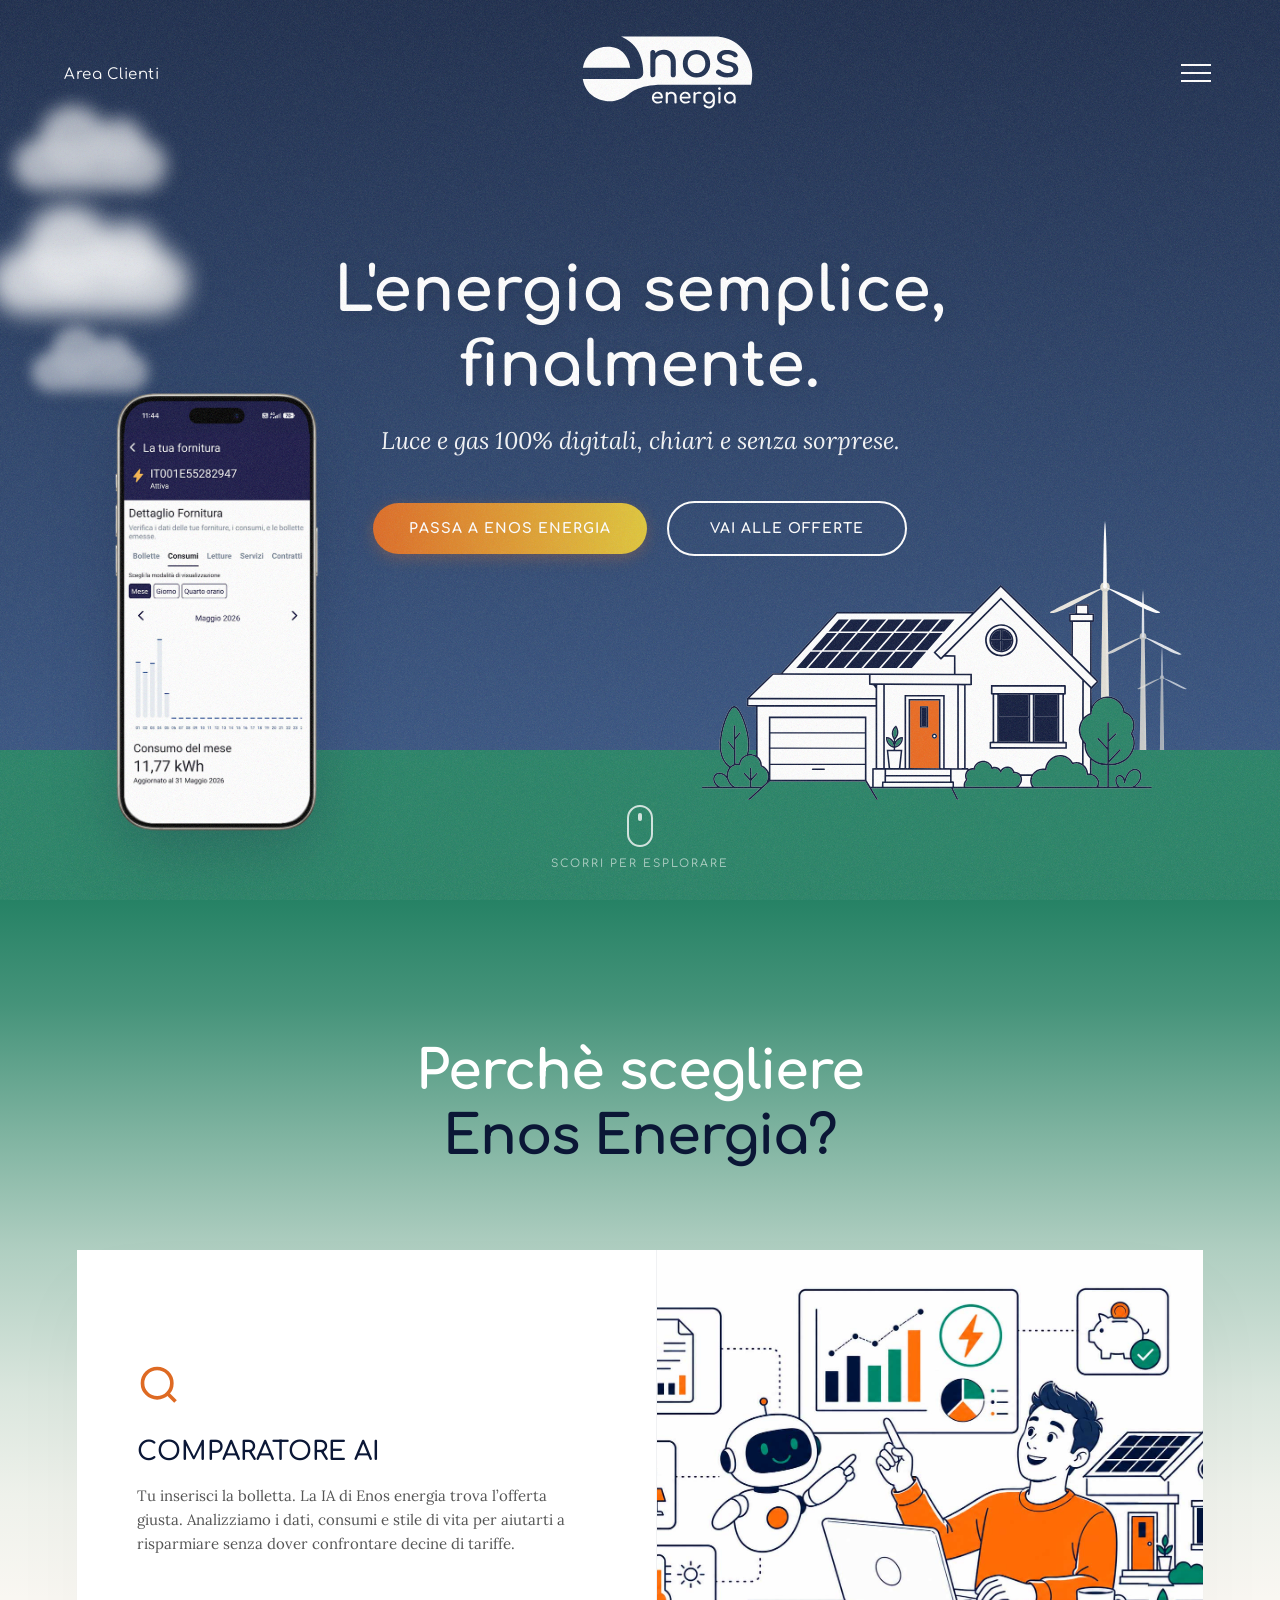
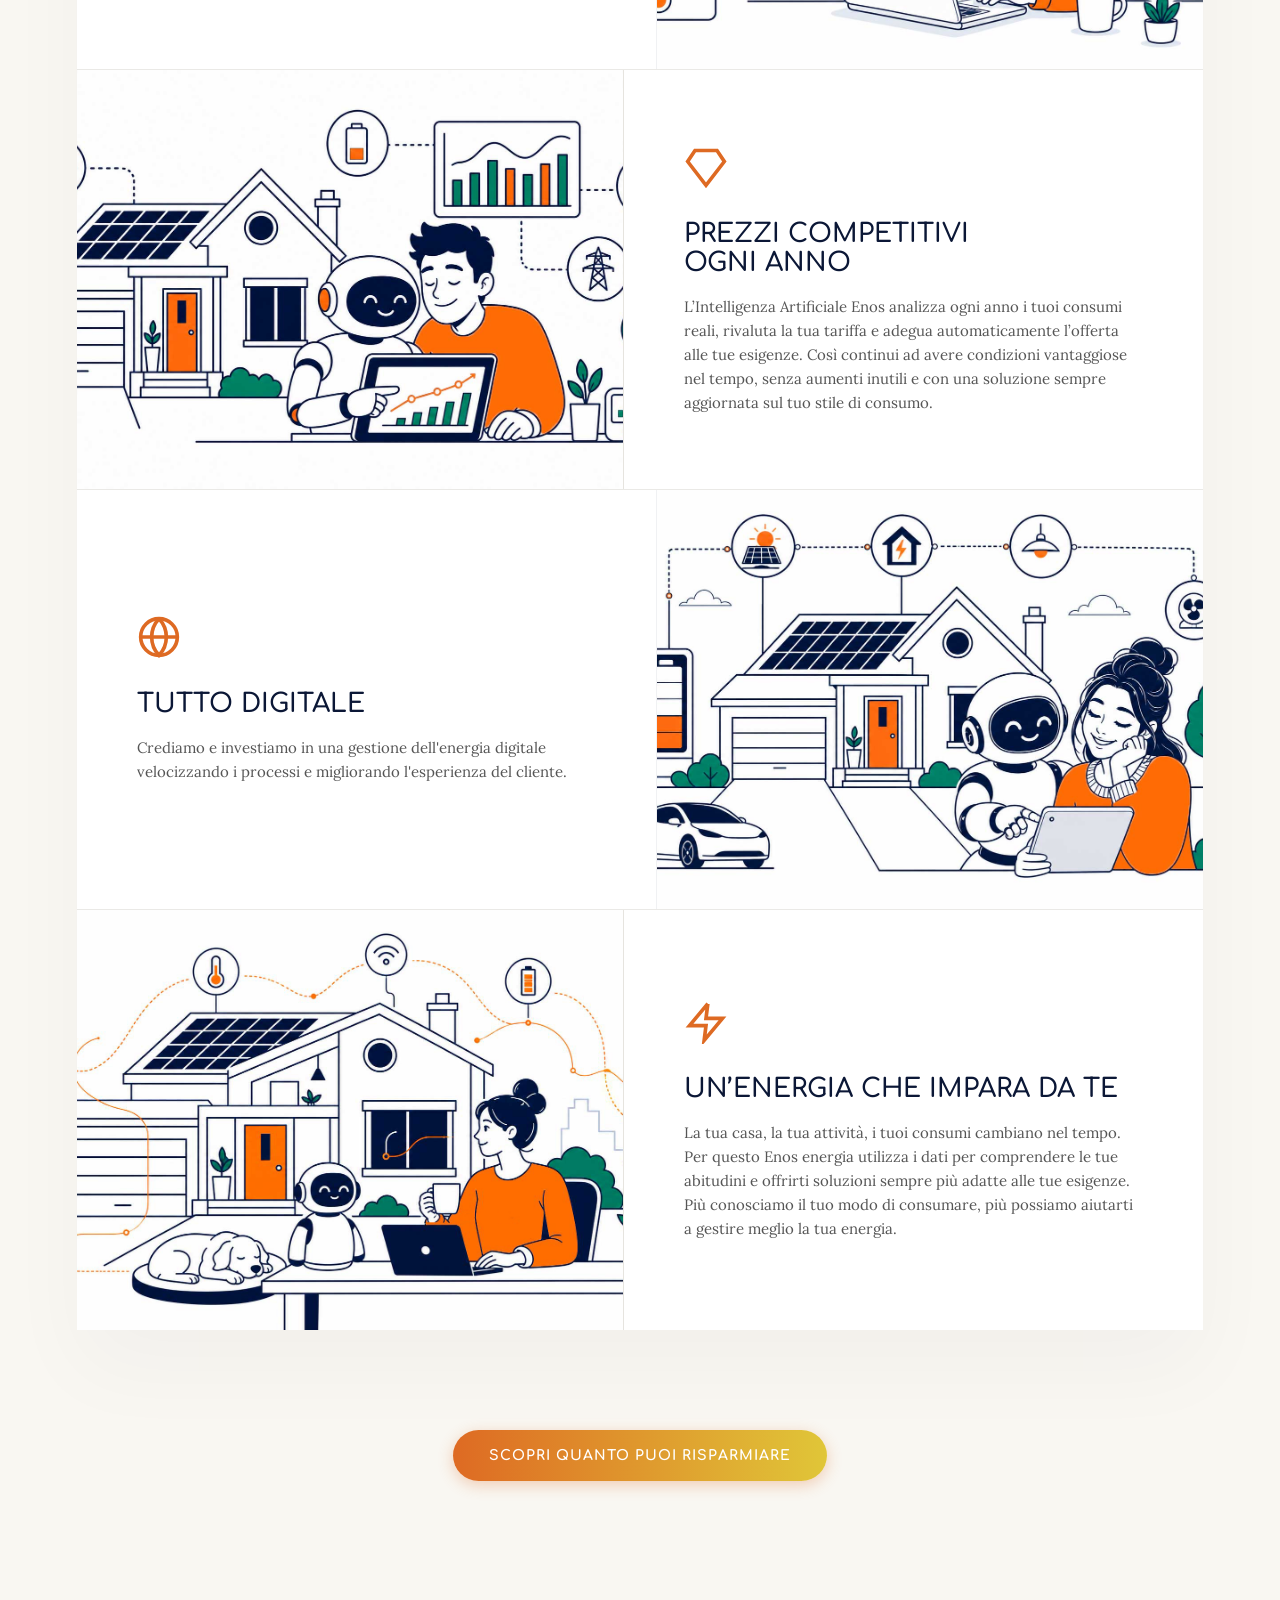
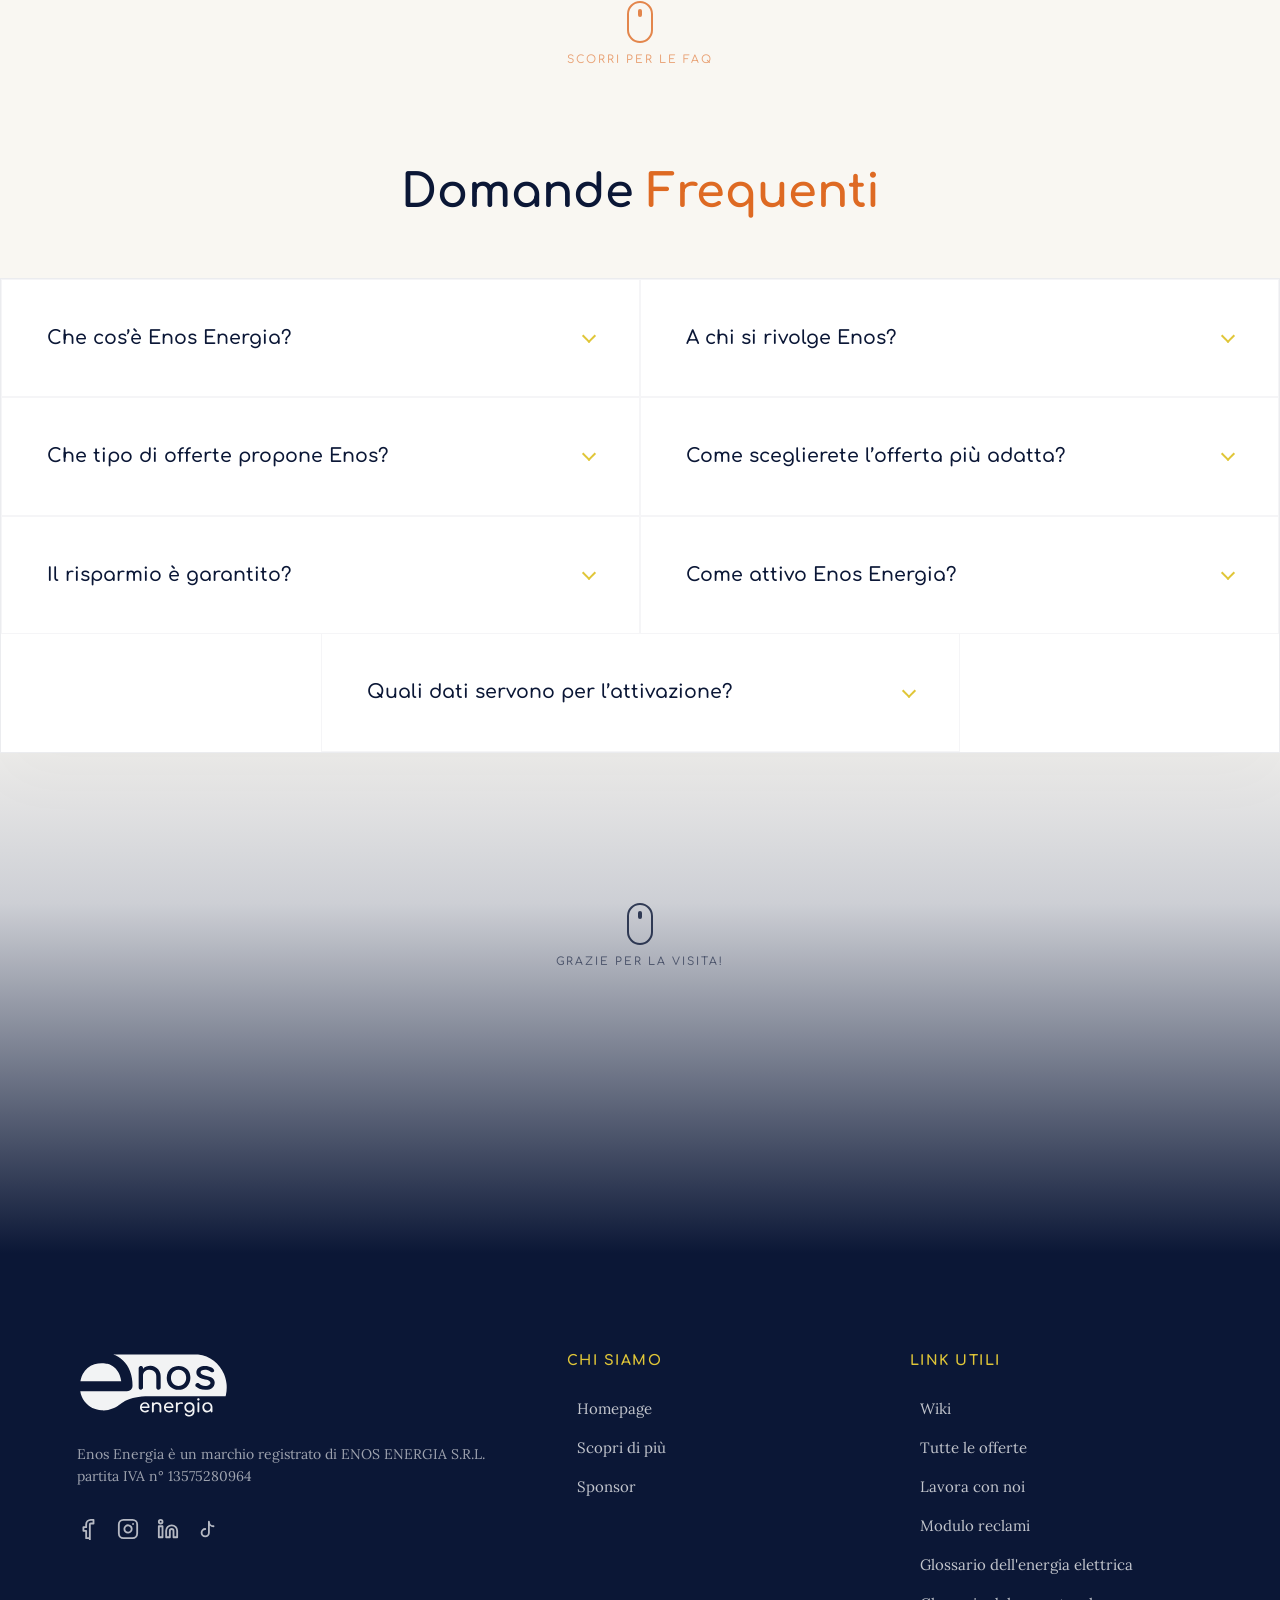
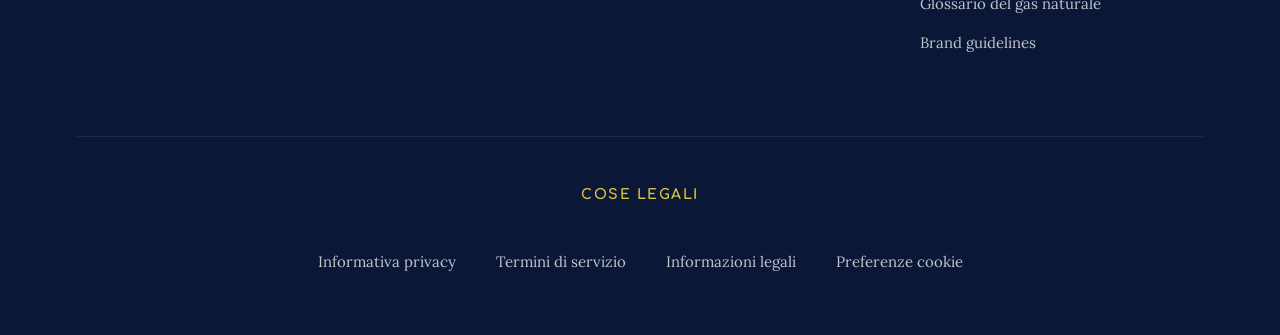
==== commit 60f4ae9f: "style(chi-siamo, typography): hero compatta stile CTE con sfondo verde e regole anti-vedove/orfane" ====
--- a/index.html
+++ b/index.html
@@ -167,7 +167,7 @@
                         <svg viewBox="0 0 24 24" fill="none" stroke="currentColor" stroke-width="2"><circle cx="11" cy="11" r="8"></circle><line x1="21" y1="21" x2="16.65" y2="16.65"></line></svg>
                     </div>
                     <h3>COMPARATORE AI</h3>
-                    <p>Tu inserisci la bolletta. La IA di Enos energia trova l’offerta giusta. Analizziamo i dati, consumi e stile di vita per aiutarti a risparmiare senza dover confrontare decine di tariffe.</p>
+                    <p>Tu inserisci la bolletta. La IA di Enos energia trova l’offerta giusta. Analizziamo i dati, consumi e stile di vita per aiutarti a risparmiare senza dover confrontare decine di&nbsp;tariffe.</p>
                 </div>
                 <div class="bento-card bento-image size-2rd">
                     <div class="bento-img-wrapper">
@@ -186,8 +186,8 @@
                     <div class="bento-icon">
                         <svg viewBox="0 0 24 24" fill="none" stroke="currentColor" stroke-width="2"><path d="M6 3h12l4 6-10 13L2 9z"></path></svg>
                     </div>
-                    <h3>PREZZI COMPETITIVI OGNI ANNO</h3>
-                    <p>L’Intelligenza Artificiale Enos analizza ogni anno i tuoi consumi reali, rivaluta la tua tariffa e adegua automaticamente l’offerta alle tue esigenze. Così continui ad avere condizioni vantaggiose nel tempo, senza aumenti inutili e con una soluzione sempre aggiornata sul tuo stile di consumo.</p>
+                    <h3>PREZZI COMPETITIVI OGNI&nbsp;ANNO</h3>
+                    <p>L’Intelligenza Artificiale Enos analizza ogni anno i tuoi consumi reali, rivaluta la tua tariffa e adegua automaticamente l’offerta alle tue esigenze. Così continui ad avere condizioni vantaggiose nel tempo, senza aumenti inutili e con una soluzione sempre aggiornata sul tuo stile di&nbsp;consumo.</p>
                 </div>
             </div>
 
@@ -197,7 +197,7 @@
                         <svg viewBox="0 0 24 24" fill="none" stroke="currentColor" stroke-width="2"><circle cx="12" cy="12" r="10"></circle><path d="M12 2a14.5 14.5 0 0 0 0 20 14.5 14.5 0 0 0 0-20"></path><line x1="2" y1="12" x2="22" y2="12"></line></svg>
                     </div>
                     <h3>TUTTO DIGITALE</h3>
-                    <p>Crediamo e investiamo in una gestione dell'energia digitale velocizzando i processi e migliorando l'esperienza del cliente.</p>
+                    <p>Crediamo e investiamo in una gestione dell'energia digitale velocizzando i processi e migliorando l'esperienza del&nbsp;cliente.</p>
                 </div>
                 <div class="bento-card bento-image size-2rd">
                     <div class="bento-img-wrapper">
@@ -216,8 +216,8 @@
                     <div class="bento-icon">
                         <svg viewBox="0 0 24 24" fill="none" stroke="currentColor" stroke-width="2"><polyline points="13 2 3 14 12 14 11 22 21 10 12 10 13 2"></polyline></svg>
                     </div>
-                    <h3>UN’ENERGIA CHE IMPARA DA TE</h3>
-                    <p>La tua casa, la tua attività, i tuoi consumi cambiano nel tempo. Per questo Enos energia utilizza i dati per comprendere le tue abitudini e offrirti soluzioni sempre più adatte alle tue esigenze. Più conosciamo il tuo modo di consumare, più possiamo aiutarti a gestire meglio la tua energia.</p>
+                    <h3>UN’ENERGIA CHE IMPARA DA&nbsp;TE</h3>
+                    <p>La tua casa, la tua attività, i tuoi consumi cambiano nel tempo. Per questo Enos energia utilizza i dati per comprendere le tue abitudini e offrirti soluzioni sempre più adatte alle tue esigenze. Più conosciamo il tuo modo di consumare, più possiamo aiutarti a gestire meglio la tua&nbsp;energia.</p>
                 </div>
             </div>
         </div>
@@ -246,51 +246,51 @@
 
         <div class="faq-grid">
             <div class="faq-card">
-                <button class="faq-trigger">Che cos’è Enos Energia?</button>
-                <div class="faq-content">
-                    <p>Enos Energia è un fornitore di energia elettrica e gas naturale pensato per offrire un’esperienza semplice, digitale e trasparente, dall’attivazione alla bolletta.</p>
-                </div>
-            </div>
-
-            <div class="faq-card">
-                <button class="faq-trigger">A chi si rivolge Enos?</button>
-                <div class="faq-content">
-                    <p>Enos è pensato per chi cerca un fornitore chiaro e accessibile, senza complessità inutili e con costi sempre comprensibili.</p>
-                </div>
-            </div>
-
-            <div class="faq-card">
-                <button class="faq-trigger">Che tipo di offerte propone Enos?</button>
-                <div class="faq-content">
-                    <p>Proponiamo offerte luce e gas con condizioni chiare e senza costi nascosti, pensate per aiutarti a gestire meglio i consumi.</p>
-                </div>
-            </div>
-
-            <div class="faq-card">
-                <button class="faq-trigger">Come sceglierete l’offerta più adatta?</button>
-                <div class="faq-content">
-                    <p>In base alle informazioni che inserisci e ai tuoi consumi, ti mostriamo in modo guidato l’offerta più adatta alle tue esigenze.</p>
-                </div>
-            </div>
-
-            <div class="faq-card">
-                <button class="faq-trigger">Il risparmio è garantito?</button>
-                <div class="faq-content">
-                    <p>Il risparmio dipende dai consumi e dall’offerta scelta. Il nostro impegno è offrire tariffe competitive e costi sempre trasparenti.</p>
-                </div>
-            </div>
-
-            <div class="faq-card">
-                <button class="faq-trigger">Come attivo Enos Energia?</button>
-                <div class="faq-content">
-                    <p>Puoi attivare Enos online in pochi passaggi: inserisci i dati essenziali, confermi l’offerta e al resto pensiamo noi.</p>
-                </div>
-            </div>
-
-            <div class="faq-card">
-                <button class="faq-trigger">Quali dati servono per l’attivazione?</button>
-                <div class="faq-content">
-                    <p>Ti chiediamo solo poche informazioni presenti nella bolletta, necessarie per completare l’attivazione in modo corretto.</p>
+                <button class="faq-trigger">Che cos’è Enos&nbsp;Energia?</button>
+                <div class="faq-content">
+                    <p>Enos Energia è un fornitore di energia elettrica e gas naturale pensato per offrire un’esperienza semplice, digitale e trasparente, dall’attivazione alla&nbsp;bolletta.</p>
+                </div>
+            </div>
+
+            <div class="faq-card">
+                <button class="faq-trigger">A chi si rivolge&nbsp;Enos?</button>
+                <div class="faq-content">
+                    <p>Enos è pensato per chi cerca un fornitore chiaro e accessibile, senza complessità inutili e con costi sempre&nbsp;comprensibili.</p>
+                </div>
+            </div>
+
+            <div class="faq-card">
+                <button class="faq-trigger">Che tipo di offerte propone&nbsp;Enos?</button>
+                <div class="faq-content">
+                    <p>Proponiamo offerte luce e gas con condizioni chiare e senza costi nascosti, pensate per aiutarti a gestire meglio i&nbsp;consumi.</p>
+                </div>
+            </div>
+
+            <div class="faq-card">
+                <button class="faq-trigger">Come sceglierete l’offerta più&nbsp;adatta?</button>
+                <div class="faq-content">
+                    <p>In base alle informazioni che inserisci e ai tuoi consumi, ti mostriamo in modo guidato l’offerta più adatta alle tue&nbsp;esigenze.</p>
+                </div>
+            </div>
+
+            <div class="faq-card">
+                <button class="faq-trigger">Il risparmio è&nbsp;garantito?</button>
+                <div class="faq-content">
+                    <p>Il risparmio dipende dai consumi e dall’offerta scelta. Il nostro impegno è offrire tariffe competitive e costi sempre&nbsp;trasparenti.</p>
+                </div>
+            </div>
+
+            <div class="faq-card">
+                <button class="faq-trigger">Come attivo Enos&nbsp;Energia?</button>
+                <div class="faq-content">
+                    <p>Puoi attivare Enos online in pochi passaggi: inserisci i dati essenziali, confermi l’offerta e al resto pensiamo&nbsp;noi.</p>
+                </div>
+            </div>
+
+            <div class="faq-card">
+                <button class="faq-trigger">Quali dati servono per&nbsp;l’attivazione?</button>
+                <div class="faq-content">
+                    <p>Ti chiediamo solo poche informazioni presenti nella bolletta, necessarie per completare l’attivazione in modo&nbsp;corretto.</p>
                 </div>
             </div>
         </div>
--- a/css/style.css
+++ b/css/style.css
@@ -37,6 +37,30 @@
     overflow: hidden !important;
 }
 
+/* --- TIPOGRAFIA ANTI-VEDOVE E ANTI-ORFANE GLOBALE --- */
+h1, h2, h3, h4, h5, h6,
+.cte-eyebrow,
+.section-kicker,
+.faq-trigger,
+.tech-highlight-claim,
+.learning-highlight,
+.signature-claim {
+    text-wrap: balance;
+}
+
+p, li, dd, blockquote,
+.cte-emotional-desc,
+.price-note,
+.category-subtitle,
+.step-info span,
+.result-text span {
+    text-wrap: pretty;
+    orphans: 3;
+    widows: 3;
+    hyphens: none;
+    -webkit-hyphens: none;
+}
+
 /* =========================================================================
    2. PRELOADER & ANIMAZIONE BATTERIA
    ========================================================================= */
@@ -196,7 +220,7 @@
     opacity: 0;
 }
 
-body:has(a:hover, button:hover, .btn-cta:hover, .faq-trigger:hover, .size-pill:hover, .filter-tab:hover) #custom-cursor {
+body:has(a:hover, button:hover, .btn-cta:hover, .faq-trigger:hover, .size-pill:hover, .filter-tab:hover, .value-card:hover, .service-bento-card:hover, .step-node:hover) #custom-cursor {
     width: 45px;
     height: 45px;
     background-color: rgba(224, 198, 56, 0.15);
@@ -1791,3 +1815,1110 @@
     .cte-card { padding: 26px; }
     .macro-section-banner { padding: 22px; }
 }
+
+/* =========================================================================
+   12. PAGINA CHI SIAMO (chi-siamo.html): ARCHITETTURA, BENTO & ANIMAZIONI
+   ========================================================================= */
+
+/* --- 12.1 HERO BANNER CHI SIAMO (STILE CTE CON SFONDO EMERALD/BRAND GREEN) --- */
+.about-hero-banner {
+    background: linear-gradient(135deg, #10382c 0%, var(--brand-green) 58%, #1a5c48 100%);
+    padding: 170px 6% 90px 6%;
+    color: var(--white);
+    text-align: center;
+    position: relative;
+    overflow: hidden;
+}
+
+.about-hero-banner::before {
+    content: '';
+    position: absolute;
+    width: 550px;
+    height: 550px;
+    background: radial-gradient(circle, rgba(224, 198, 56, 0.20) 0%, transparent 70%);
+    top: -160px;
+    right: -100px;
+    pointer-events: none;
+}
+
+.about-hero-banner::after {
+    content: '';
+    position: absolute;
+    width: 450px;
+    height: 450px;
+    background: radial-gradient(circle, rgba(222, 106, 35, 0.16) 0%, transparent 70%);
+    bottom: -180px;
+    left: -100px;
+    pointer-events: none;
+}
+
+.about-hero-banner .cte-hero-inner p strong {
+    color: var(--premium-gold);
+    font-weight: 500;
+    display: inline-block;
+    margin-top: 6px;
+}
+
+/* --- CONTENITORE E SEZIONI COMUNI CHI SIAMO --- */
+.about-container {
+    max-width: 1400px;
+    margin: 0 auto;
+    padding: 0 6%;
+    position: relative;
+    z-index: 5;
+}
+
+.section-kicker {
+    display: inline-block;
+    font-family: var(--font-heading);
+    font-size: 12px;
+    font-weight: 700;
+    text-transform: uppercase;
+    letter-spacing: 2px;
+    color: var(--premium-orange);
+    margin-bottom: 14px;
+}
+
+.about-section-header {
+    text-align: center;
+    max-width: 760px;
+    margin: 0 auto 65px auto;
+}
+
+.about-section-header h2 {
+    font-family: var(--font-heading);
+    font-size: clamp(32px, 4.5vw, 50px);
+    color: var(--premium-navy);
+    font-weight: 700;
+    line-height: 1.2;
+    margin-bottom: 16px;
+}
+
+.about-section-header h2 span {
+    color: var(--premium-orange);
+}
+
+.about-section-header p {
+    font-size: 17px;
+    line-height: 1.65;
+    color: #555;
+}
+
+/* --- 12.2 SEZIONE IDENTITÀ & APPROCCIO --- */
+.about-identity-section {
+    background-color: var(--bg-cream);
+    padding: 90px 0 80px 0;
+    position: relative;
+    z-index: 10;
+}
+
+.identity-grid {
+    display: grid;
+    grid-template-columns: 1.2fr 1fr;
+    gap: 32px;
+    align-items: stretch;
+}
+
+.identity-main-card {
+    background: var(--white);
+    border: 1px solid rgba(11, 23, 54, 0.08);
+    border-radius: 24px;
+    padding: 60px 54px;
+    box-shadow: 0 30px 70px rgba(11, 23, 54, 0.04);
+    display: flex;
+    flex-direction: column;
+    justify-content: space-between;
+    position: relative;
+    overflow: hidden;
+}
+
+.identity-main-card::before {
+    content: '';
+    position: absolute;
+    top: 0;
+    left: 0;
+    width: 6px;
+    height: 100%;
+    background: linear-gradient(180deg, var(--brand-green) 0%, var(--premium-gold) 100%);
+}
+
+.identity-main-card h2 {
+    font-family: var(--font-heading);
+    font-size: clamp(26px, 3vw, 38px);
+    color: var(--premium-navy);
+    line-height: 1.28;
+    margin-bottom: 24px;
+    font-weight: 700;
+}
+
+.identity-main-card h2 span {
+    color: var(--brand-green);
+}
+
+.identity-lead-p {
+    font-size: 17px;
+    line-height: 1.75;
+    color: #444;
+    margin-bottom: 36px;
+}
+
+.identity-pulse-line {
+    display: flex;
+    align-items: center;
+    gap: 14px;
+    padding-top: 24px;
+    border-top: 1px solid rgba(11, 23, 54, 0.08);
+}
+
+.pulse-dot {
+    width: 12px;
+    height: 12px;
+    border-radius: 50%;
+    background-color: var(--brand-green);
+    box-shadow: 0 0 0 rgba(38, 130, 101, 0.6);
+    animation: pulseGreen 2s infinite;
+    flex-shrink: 0;
+}
+
+@keyframes pulseGreen {
+    0% { box-shadow: 0 0 0 0 rgba(38, 130, 101, 0.6); }
+    70% { box-shadow: 0 0 0 12px rgba(38, 130, 101, 0); }
+    100% { box-shadow: 0 0 0 0 rgba(38, 130, 101, 0); }
+}
+
+.pulse-bar {
+    width: 40px;
+    height: 2px;
+    background: linear-gradient(90deg, var(--brand-green), var(--premium-gold));
+}
+
+.pulse-label {
+    font-family: var(--font-heading);
+    font-size: 13px;
+    font-weight: 700;
+    color: var(--premium-navy);
+    letter-spacing: 0.5px;
+}
+
+.identity-side-stack {
+    display: flex;
+    flex-direction: column;
+    gap: 28px;
+}
+
+.identity-sub-card {
+    background: var(--white);
+    border: 1px solid rgba(11, 23, 54, 0.08);
+    border-radius: 20px;
+    padding: 40px;
+    flex: 1;
+    box-shadow: 0 20px 50px rgba(11, 23, 54, 0.03);
+    transition: transform 0.35s var(--transition-smooth), box-shadow 0.35s ease, border-color 0.35s ease;
+}
+
+.identity-sub-card:hover {
+    transform: translateY(-5px);
+    border-color: var(--premium-gold);
+    box-shadow: 0 28px 60px rgba(11, 23, 54, 0.08);
+}
+
+.identity-sub-card.accent-border {
+    border-top: 4px solid var(--premium-orange);
+}
+
+.sub-card-icon {
+    width: 48px;
+    height: 48px;
+    border-radius: 14px;
+    background: rgba(38, 130, 101, 0.12);
+    color: var(--brand-green);
+    display: flex;
+    align-items: center;
+    justify-content: center;
+    margin-bottom: 20px;
+}
+
+.sub-card-icon.orange {
+    background: rgba(222, 106, 35, 0.12);
+    color: var(--premium-orange);
+}
+
+.sub-card-icon svg {
+    width: 24px;
+    height: 24px;
+}
+
+.identity-sub-card h3 {
+    font-family: var(--font-heading);
+    font-size: 22px;
+    color: var(--premium-navy);
+    margin-bottom: 12px;
+    font-weight: 700;
+}
+
+.identity-sub-card p {
+    font-size: 15.5px;
+    line-height: 1.65;
+    color: #555;
+}
+
+/* --- BARRA 3 STEP METODOLOGICI ANIMATA --- */
+.method-steps-bar {
+    margin-top: 40px;
+    background: var(--white);
+    border: 1px solid rgba(11, 23, 54, 0.08);
+    border-radius: 20px;
+    padding: 32px 44px;
+    display: flex;
+    align-items: center;
+    justify-content: space-between;
+    gap: 20px;
+    box-shadow: 0 15px 40px rgba(11, 23, 54, 0.03);
+}
+
+.step-node {
+    display: flex;
+    align-items: center;
+    gap: 16px;
+}
+
+.step-num {
+    width: 46px;
+    height: 46px;
+    border-radius: 50%;
+    background: var(--premium-navy);
+    color: var(--premium-gold);
+    font-family: var(--font-heading);
+    font-weight: 700;
+    font-size: 15px;
+    display: flex;
+    align-items: center;
+    justify-content: center;
+    flex-shrink: 0;
+    transition: transform 0.3s ease, background-color 0.3s ease, color 0.3s ease;
+}
+
+.step-node:hover .step-num {
+    background: var(--premium-orange);
+    color: var(--white);
+    transform: scale(1.1);
+}
+
+.step-info {
+    display: flex;
+    flex-direction: column;
+    gap: 3px;
+}
+
+.step-info strong {
+    font-family: var(--font-heading);
+    font-size: 17px;
+    color: var(--premium-navy);
+}
+
+.step-info span {
+    font-size: 13.5px;
+    color: #666;
+}
+
+.step-connector {
+    flex: 1;
+    height: 2px;
+    background: rgba(11, 23, 54, 0.1);
+    position: relative;
+    overflow: hidden;
+    min-width: 40px;
+}
+
+.step-signal {
+    position: absolute;
+    top: 0;
+    left: -40%;
+    width: 40%;
+    height: 100%;
+    background: linear-gradient(90deg, transparent, var(--premium-orange), var(--premium-gold), transparent);
+    animation: signalFlow 2.6s infinite ease-in-out;
+}
+
+.step-signal.delay-1 {
+    animation-delay: 1.3s;
+}
+
+@keyframes signalFlow {
+    0% { left: -40%; }
+    100% { left: 100%; }
+}
+
+/* --- 12.3 SEZIONE TECNOLOGIA & COMPARATORE BREVETTATO --- */
+.about-tech-section {
+    padding: 60px 0 80px 0;
+}
+
+.tech-showcase-box {
+    background: linear-gradient(135deg, var(--premium-navy) 0%, #142654 60%, #18423f 100%);
+    border-radius: 28px;
+    padding: 75px 65px;
+    color: var(--white);
+    display: grid;
+    grid-template-columns: 1.15fr 0.85fr;
+    gap: 60px;
+    align-items: center;
+    position: relative;
+    overflow: hidden;
+    box-shadow: 0 35px 80px rgba(11, 23, 54, 0.18);
+    border: 1px solid rgba(224, 198, 56, 0.22);
+}
+
+.tech-ambient-glow {
+    position: absolute;
+    width: 600px;
+    height: 600px;
+    background: radial-gradient(circle, rgba(222, 106, 35, 0.18) 0%, transparent 70%);
+    top: -200px;
+    right: -150px;
+    pointer-events: none;
+}
+
+.tech-content-col {
+    position: relative;
+    z-index: 2;
+}
+
+.tech-content-col h2 {
+    font-family: var(--font-heading);
+    font-size: clamp(30px, 4vw, 46px);
+    font-weight: 700;
+    line-height: 1.2;
+    margin-bottom: 18px;
+}
+
+.tech-content-col h2 span {
+    color: var(--premium-gold);
+}
+
+.tech-highlight-claim {
+    font-family: var(--font-heading);
+    font-size: clamp(18px, 2.2vw, 23px);
+    font-weight: 600;
+    color: var(--premium-orange);
+    margin-bottom: 24px;
+    line-height: 1.4;
+}
+
+.tech-content-col p {
+    font-size: 16px;
+    line-height: 1.7;
+    color: rgba(255, 255, 255, 0.86);
+    margin-bottom: 16px;
+}
+
+.tech-content-col p strong {
+    color: var(--white);
+}
+
+.tech-bottom-pill {
+    margin-top: 28px;
+    display: inline-flex;
+    align-items: center;
+    gap: 12px;
+    background: rgba(255, 255, 255, 0.08);
+    border: 1px solid rgba(224, 198, 56, 0.35);
+    padding: 14px 22px;
+    border-radius: 16px;
+    font-family: var(--font-heading);
+    font-size: 13.5px;
+    font-weight: 600;
+    color: var(--premium-gold);
+}
+
+.tech-bottom-pill svg {
+    width: 22px;
+    height: 22px;
+    flex-shrink: 0;
+    animation: spinSlow 10s infinite linear;
+}
+
+@keyframes spinSlow {
+    from { transform: rotate(0deg); }
+    to { transform: rotate(360deg); }
+}
+
+/* --- WIDGET SIMULATORE COMPARATORE AI --- */
+.tech-visual-col {
+    position: relative;
+    z-index: 2;
+}
+
+.comparator-widget {
+    background: rgba(11, 23, 54, 0.75);
+    backdrop-filter: blur(16px);
+    -webkit-backdrop-filter: blur(16px);
+    border: 1px solid rgba(255, 255, 255, 0.16);
+    border-radius: 22px;
+    padding: 32px;
+    position: relative;
+    overflow: hidden;
+    box-shadow: 0 25px 60px rgba(0, 0, 0, 0.35);
+}
+
+.scanner-beam {
+    position: absolute;
+    left: 0;
+    top: -10%;
+    width: 100%;
+    height: 3px;
+    background: linear-gradient(90deg, transparent, var(--premium-gold), var(--premium-orange), transparent);
+    box-shadow: 0 0 18px var(--premium-gold);
+    animation: scanVertical 4s infinite ease-in-out;
+    pointer-events: none;
+}
+
+@keyframes scanVertical {
+    0%, 100% { top: 0%; opacity: 0.2; }
+    50% { top: 96%; opacity: 0.95; }
+}
+
+.widget-header {
+    display: flex;
+    align-items: center;
+    justify-content: space-between;
+    padding-bottom: 18px;
+    margin-bottom: 24px;
+    border-bottom: 1px solid rgba(255, 255, 255, 0.1);
+    gap: 10px;
+}
+
+.widget-dots {
+    display: flex;
+    gap: 6px;
+}
+
+.widget-dots span {
+    width: 9px;
+    height: 9px;
+    border-radius: 50%;
+}
+
+.widget-dots span:nth-child(1) { background: var(--premium-orange); }
+.widget-dots span:nth-child(2) { background: var(--premium-gold); }
+.widget-dots span:nth-child(3) { background: var(--brand-green); }
+
+.widget-title {
+    font-family: var(--font-heading);
+    font-size: 10.5px;
+    letter-spacing: 1.2px;
+    color: rgba(255, 255, 255, 0.7);
+    font-weight: 700;
+}
+
+.widget-status-live {
+    display: inline-flex;
+    align-items: center;
+    gap: 6px;
+    font-family: var(--font-heading);
+    font-size: 10px;
+    font-weight: 700;
+    color: #4cd964;
+    background: rgba(76, 217, 100, 0.12);
+    padding: 4px 10px;
+    border-radius: 20px;
+}
+
+.live-dot {
+    width: 6px;
+    height: 6px;
+    border-radius: 50%;
+    background: #4cd964;
+    animation: pulseGreen 1.5s infinite;
+}
+
+.widget-body {
+    display: flex;
+    flex-direction: column;
+    gap: 20px;
+}
+
+.scan-metric-row {
+    display: flex;
+    flex-direction: column;
+    gap: 8px;
+}
+
+.metric-label {
+    display: flex;
+    justify-content: space-between;
+    font-family: var(--font-heading);
+    font-size: 12.5px;
+    color: rgba(255, 255, 255, 0.9);
+}
+
+.metric-label strong {
+    color: var(--premium-gold);
+}
+
+.metric-bar-track {
+    width: 100%;
+    height: 8px;
+    background: rgba(255, 255, 255, 0.1);
+    border-radius: 10px;
+    overflow: hidden;
+}
+
+.metric-bar-fill {
+    height: 100%;
+    border-radius: 10px;
+    background: linear-gradient(90deg, var(--brand-green), var(--premium-gold), var(--premium-orange));
+    background-size: 200% 100%;
+    animation: barShimmer 3s infinite linear;
+}
+
+.fill-1 { width: 100%; }
+.fill-2 { width: 92%; }
+.fill-3 { width: 96%; }
+
+@keyframes barShimmer {
+    0% { background-position: 0% 50%; }
+    100% { background-position: 200% 50%; }
+}
+
+.widget-result-card {
+    margin-top: 8px;
+    background: rgba(38, 130, 101, 0.22);
+    border: 1px solid rgba(38, 130, 101, 0.55);
+    border-radius: 14px;
+    padding: 16px 18px;
+    display: flex;
+    align-items: center;
+    gap: 14px;
+}
+
+.result-icon {
+    width: 38px;
+    height: 38px;
+    border-radius: 50%;
+    background: var(--brand-green);
+    color: var(--white);
+    display: flex;
+    align-items: center;
+    justify-content: center;
+    flex-shrink: 0;
+}
+
+.result-icon svg {
+    width: 20px;
+    height: 20px;
+}
+
+.result-text {
+    display: flex;
+    flex-direction: column;
+    gap: 3px;
+}
+
+.result-text strong {
+    font-family: var(--font-heading);
+    font-size: 13.5px;
+    color: var(--white);
+}
+
+.result-text span {
+    font-size: 12px;
+    color: rgba(255, 255, 255, 0.78);
+}
+
+/* --- 12.4 SEZIONE EVOLUTIVA: "UN'ENERGIA CHE IMPARA DA TE" --- */
+.about-learning-section {
+    padding: 70px 0 90px 0;
+}
+
+.learning-bento-split {
+    background: var(--white);
+    border: 1px solid rgba(11, 23, 54, 0.08);
+    border-radius: 26px;
+    overflow: hidden;
+    display: grid;
+    grid-template-columns: 0.95fr 1.05fr;
+    box-shadow: 0 30px 70px rgba(11, 23, 54, 0.04);
+}
+
+.learning-image-col {
+    position: relative;
+    min-height: 460px;
+    background: #F4F1EA;
+}
+
+.learning-img-frame {
+    width: 100%;
+    height: 100%;
+    position: relative;
+    overflow: hidden;
+}
+
+.learning-img-frame img {
+    width: 100%;
+    height: 100%;
+    object-fit: cover;
+    transition: transform 1s cubic-bezier(0.25, 1, 0.5, 1);
+}
+
+.learning-bento-split:hover .learning-img-frame img {
+    transform: scale(1.04);
+}
+
+.floating-time-badge {
+    position: absolute;
+    bottom: 28px;
+    left: 28px;
+    background: rgba(11, 23, 54, 0.88);
+    backdrop-filter: blur(10px);
+    -webkit-backdrop-filter: blur(10px);
+    border: 1px solid rgba(224, 198, 56, 0.4);
+    border-radius: 16px;
+    padding: 14px 20px;
+    color: var(--white);
+    display: flex;
+    align-items: center;
+    gap: 12px;
+    box-shadow: 0 15px 35px rgba(11, 23, 54, 0.3);
+}
+
+.floating-time-badge svg {
+    width: 28px;
+    height: 28px;
+    color: var(--premium-gold);
+    flex-shrink: 0;
+}
+
+.floating-time-badge strong {
+    display: block;
+    font-family: var(--font-heading);
+    font-size: 14px;
+    color: var(--premium-gold);
+}
+
+.floating-time-badge span {
+    font-size: 12px;
+    color: rgba(255, 255, 255, 0.85);
+}
+
+.learning-text-col {
+    padding: 65px 60px;
+    display: flex;
+    flex-direction: column;
+    justify-content: center;
+}
+
+.learning-text-col h2 {
+    font-family: var(--font-heading);
+    font-size: clamp(30px, 3.6vw, 44px);
+    color: var(--premium-navy);
+    margin-bottom: 22px;
+    line-height: 1.2;
+}
+
+.learning-text-col h2 span {
+    color: var(--brand-green);
+}
+
+.learning-highlight {
+    font-family: var(--font-heading);
+    font-size: 18px;
+    font-weight: 600;
+    color: var(--premium-navy);
+    line-height: 1.55;
+    margin-bottom: 18px;
+}
+
+.learning-text-col p {
+    font-size: 16px;
+    line-height: 1.7;
+    color: #555;
+    margin-bottom: 16px;
+}
+
+.learning-quote-box {
+    margin-top: 16px;
+    padding: 20px 24px;
+    background: #FCFAF5;
+    border-left: 4px solid var(--premium-orange);
+    border-radius: 0 14px 14px 0;
+    font-family: var(--font-body);
+    font-style: italic;
+    font-size: 17px;
+    color: var(--premium-navy);
+    font-weight: 500;
+    line-height: 1.55;
+}
+
+/* --- 12.5 SEZIONE "COSA FACCIAMO" (4 BENTO CARDS) --- */
+.about-services-section {
+    padding: 70px 0 90px 0;
+}
+
+.about-services-grid {
+    display: grid;
+    grid-template-columns: repeat(2, 1fr);
+    gap: 28px;
+}
+
+.service-bento-card {
+    background: var(--white);
+    border: 1.5px solid rgba(11, 23, 54, 0.08);
+    border-radius: 22px;
+    padding: 46px 42px;
+    display: flex;
+    flex-direction: column;
+    justify-content: space-between;
+    transition: all 0.35s var(--transition-smooth);
+    box-shadow: 0 15px 40px rgba(11, 23, 54, 0.03);
+    position: relative;
+    overflow: hidden;
+}
+
+.service-bento-card:hover {
+    transform: translateY(-6px);
+    border-color: var(--premium-orange);
+    box-shadow: 0 25px 55px rgba(11, 23, 54, 0.09);
+}
+
+.service-card-top {
+    display: flex;
+    align-items: center;
+    justify-content: space-between;
+    margin-bottom: 28px;
+}
+
+.service-icon-box {
+    width: 56px;
+    height: 56px;
+    border-radius: 16px;
+    display: flex;
+    align-items: center;
+    justify-content: center;
+    transition: transform 0.35s ease;
+}
+
+.service-bento-card:hover .service-icon-box {
+    transform: scale(1.08) rotate(-4deg);
+}
+
+.service-icon-box svg {
+    width: 28px;
+    height: 28px;
+}
+
+.service-icon-box.navy {
+    background: rgba(11, 23, 54, 0.08);
+    color: var(--premium-navy);
+}
+
+.service-icon-box.green {
+    background: rgba(38, 130, 101, 0.12);
+    color: var(--brand-green);
+}
+
+.service-icon-box.orange {
+    background: rgba(222, 106, 35, 0.12);
+    color: var(--premium-orange);
+}
+
+.service-icon-box.gold {
+    background: rgba(224, 198, 56, 0.22);
+    color: #8a7300;
+}
+
+.service-number {
+    font-family: var(--font-heading);
+    font-size: 28px;
+    font-weight: 700;
+    color: rgba(11, 23, 54, 0.12);
+    transition: color 0.3s ease;
+}
+
+.service-bento-card:hover .service-number {
+    color: var(--premium-orange);
+}
+
+.service-bento-card h3 {
+    font-family: var(--font-heading);
+    font-size: 22px;
+    color: var(--premium-navy);
+    font-weight: 700;
+    margin-bottom: 14px;
+}
+
+.service-bento-card p {
+    font-size: 15.5px;
+    line-height: 1.68;
+    color: #555;
+    margin-bottom: 28px;
+    flex-grow: 1;
+}
+
+.service-card-link {
+    display: inline-flex;
+    align-items: center;
+    gap: 10px;
+    font-family: var(--font-heading);
+    font-size: 13px;
+    font-weight: 700;
+    text-transform: uppercase;
+    letter-spacing: 1px;
+    color: var(--premium-navy);
+    text-decoration: none;
+    transition: color 0.3s ease, gap 0.3s ease;
+}
+
+.service-card-link svg {
+    width: 17px;
+    height: 17px;
+    transition: transform 0.3s ease;
+}
+
+.service-bento-card:hover .service-card-link {
+    color: var(--premium-orange);
+}
+
+.service-bento-card:hover .service-card-link svg {
+    transform: translateX(5px);
+}
+
+/* --- 12.6 SEZIONE "IL NOSTRO MODO DI ESSERE" (5 PRINCIPI) --- */
+.about-values-section {
+    padding: 70px 0 90px 0;
+}
+
+.values-intro-p {
+    font-size: 18px !important;
+    color: #444 !important;
+}
+
+.values-cards-grid {
+    display: grid;
+    grid-template-columns: repeat(5, 1fr);
+    gap: 20px;
+}
+
+.value-card {
+    background: var(--white);
+    border: 1.5px solid rgba(11, 23, 54, 0.08);
+    border-radius: 20px;
+    padding: 36px 26px;
+    text-align: center;
+    transition: all 0.35s var(--transition-smooth);
+    box-shadow: 0 12px 30px rgba(11, 23, 54, 0.03);
+    display: flex;
+    flex-direction: column;
+    align-items: center;
+    position: relative;
+    overflow: hidden;
+}
+
+.value-card::after {
+    content: '';
+    position: absolute;
+    bottom: 0;
+    left: 0;
+    width: 100%;
+    height: 4px;
+    background: linear-gradient(90deg, var(--brand-green), var(--premium-gold), var(--premium-orange));
+    transform: scaleX(0);
+    transition: transform 0.35s ease;
+}
+
+.value-card:hover {
+    transform: translateY(-8px);
+    border-color: var(--premium-gold);
+    box-shadow: 0 24px 48px rgba(11, 23, 54, 0.09);
+}
+
+.value-card:hover::after {
+    transform: scaleX(1);
+}
+
+.value-icon {
+    width: 54px;
+    height: 54px;
+    border-radius: 50%;
+    background: #FCFAF5;
+    border: 1px solid rgba(224, 198, 56, 0.45);
+    color: var(--premium-orange);
+    display: flex;
+    align-items: center;
+    justify-content: center;
+    margin-bottom: 20px;
+    transition: all 0.35s ease;
+}
+
+.value-card:hover .value-icon {
+    background: var(--premium-navy);
+    color: var(--premium-gold);
+    border-color: var(--premium-navy);
+}
+
+.value-icon svg {
+    width: 24px;
+    height: 24px;
+}
+
+.value-card h3 {
+    font-family: var(--font-heading);
+    font-size: 19px;
+    color: var(--premium-navy);
+    font-weight: 700;
+    margin-bottom: 12px;
+}
+
+.value-card p {
+    font-size: 14.5px;
+    line-height: 1.6;
+    color: #555;
+}
+
+/* --- 12.7 MANIFESTO FINALE: "IL FUTURO DELL'ENERGIA È GIÀ QUI." --- */
+.about-future-section {
+    padding: 60px 0 260px 0;
+    position: relative;
+    z-index: 10;
+}
+
+.future-manifesto-card {
+    background: linear-gradient(145deg, var(--premium-navy) 0%, #132550 100%);
+    border: 2px solid rgba(224, 198, 56, 0.35);
+    border-radius: 28px;
+    padding: 80px 60px;
+    text-align: center;
+    color: var(--white);
+    box-shadow: 0 35px 90px rgba(11, 23, 54, 0.22);
+    position: relative;
+    overflow: hidden;
+}
+
+.future-manifesto-card h2 {
+    font-family: var(--font-heading);
+    font-size: clamp(32px, 4.5vw, 54px);
+    font-weight: 700;
+    line-height: 1.2;
+    margin-bottom: 28px;
+}
+
+.future-manifesto-card h2 span {
+    color: var(--premium-gold);
+}
+
+.future-manifesto-body {
+    max-width: 780px;
+    margin: 0 auto 42px auto;
+    display: flex;
+    flex-direction: column;
+    gap: 14px;
+}
+
+.future-manifesto-body p {
+    font-size: clamp(16px, 1.8vw, 20px);
+    line-height: 1.68;
+    color: rgba(255, 255, 255, 0.88);
+}
+
+.future-signature-block {
+    margin: 0 auto 46px auto;
+    padding: 32px 40px;
+    max-width: 580px;
+    background: rgba(255, 255, 255, 0.05);
+    border: 1px solid rgba(255, 255, 255, 0.14);
+    border-radius: 20px;
+    display: flex;
+    flex-direction: column;
+    align-items: center;
+    gap: 8px;
+}
+
+.future-signature-logo {
+    height: 48px;
+    width: auto;
+    margin-bottom: 8px;
+}
+
+.signature-brand-title {
+    font-family: var(--font-heading);
+    font-size: 20px;
+    font-weight: 700;
+    letter-spacing: 2px;
+    color: var(--premium-gold);
+}
+
+.signature-payoff {
+    font-family: var(--font-body);
+    font-style: italic;
+    font-size: 18px;
+    color: var(--white);
+}
+
+.signature-claim {
+    font-family: var(--font-heading);
+    font-size: 14px;
+    font-weight: 700;
+    text-transform: uppercase;
+    letter-spacing: 1.5px;
+    color: var(--premium-orange);
+    margin-top: 4px;
+}
+
+/* --- RESPONSIVE CHI SIAMO --- */
+@media (max-width: 1199px) {
+    .values-cards-grid {
+        grid-template-columns: repeat(3, 1fr);
+    }
+}
+
+@media (max-width: 991px) {
+    .identity-grid,
+    .tech-showcase-box,
+    .learning-bento-split,
+    .about-services-grid {
+        grid-template-columns: 1fr;
+    }
+
+    .method-steps-bar {
+        flex-direction: column;
+        align-items: flex-start;
+        padding: 30px;
+    }
+
+    .step-connector {
+        width: 2px;
+        height: 28px;
+        min-width: 2px;
+        margin-left: 22px;
+    }
+
+    .tech-showcase-box {
+        padding: 50px 34px;
+        gap: 40px;
+    }
+
+    .learning-image-col {
+        min-height: 320px;
+    }
+
+    .learning-text-col {
+        padding: 45px 34px;
+    }
+
+    .values-cards-grid {
+        grid-template-columns: repeat(2, 1fr);
+    }
+}
+
+@media (max-width: 768px) {
+    .about-hero-banner { padding: 140px 5% 60px 5%; }
+    .about-identity-section { padding: 60px 0 50px 0; }
+    .identity-main-card { padding: 38px 28px; }
+    .identity-sub-card { padding: 30px 24px; }
+    .tech-showcase-box { padding: 38px 24px; }
+    .comparator-widget { padding: 22px; }
+    .service-bento-card { padding: 32px 26px; }
+    .values-cards-grid { grid-template-columns: 1fr; }
+    .future-manifesto-card { padding: 50px 24px; }
+    .future-signature-block { padding: 24px 20px; }
+}
--- a/css/hero-animations.css
+++ b/css/hero-animations.css
@@ -1,8 +1,3 @@
-Created hero-animations.css
-
-Ecco il codice **completo e integrale** per `css/hero-animations.css` (salvato anche in [`css/hero-animations.css`](file:///Users/nicolavianello/.gemini/antigravity/scratch/enos-energia/css/hero-animations.css)):
-
-```css
 /* =========================================================================
    HERO SECTION & ANIMAZIONI DAY-TO-NIGHT 15s (css/hero-animations.css)
    Ciclo cielo 15s, sole/luna/stelle/nuvole, casa vettoriale e 3 pale eoliche a destra
@@ -411,7 +406,8 @@
     opacity: 0;
 }
 
-.hero-section.is-night .turbine-light {
+.hero-section.is-night .turbine-light,
+.about-hero-section.is-night .turbine-light {
     animation: turbineLightCycle 15s infinite ease-in-out;
 }
 
@@ -428,5 +424,4 @@
     .turbine-main { right: 4%; bottom: 135px; width: 90px; }
     .turbine-back-1 { right: 1%; bottom: 110px; width: 90px; }
     .turbine-back-2 { display: none; }
-}
-```+}
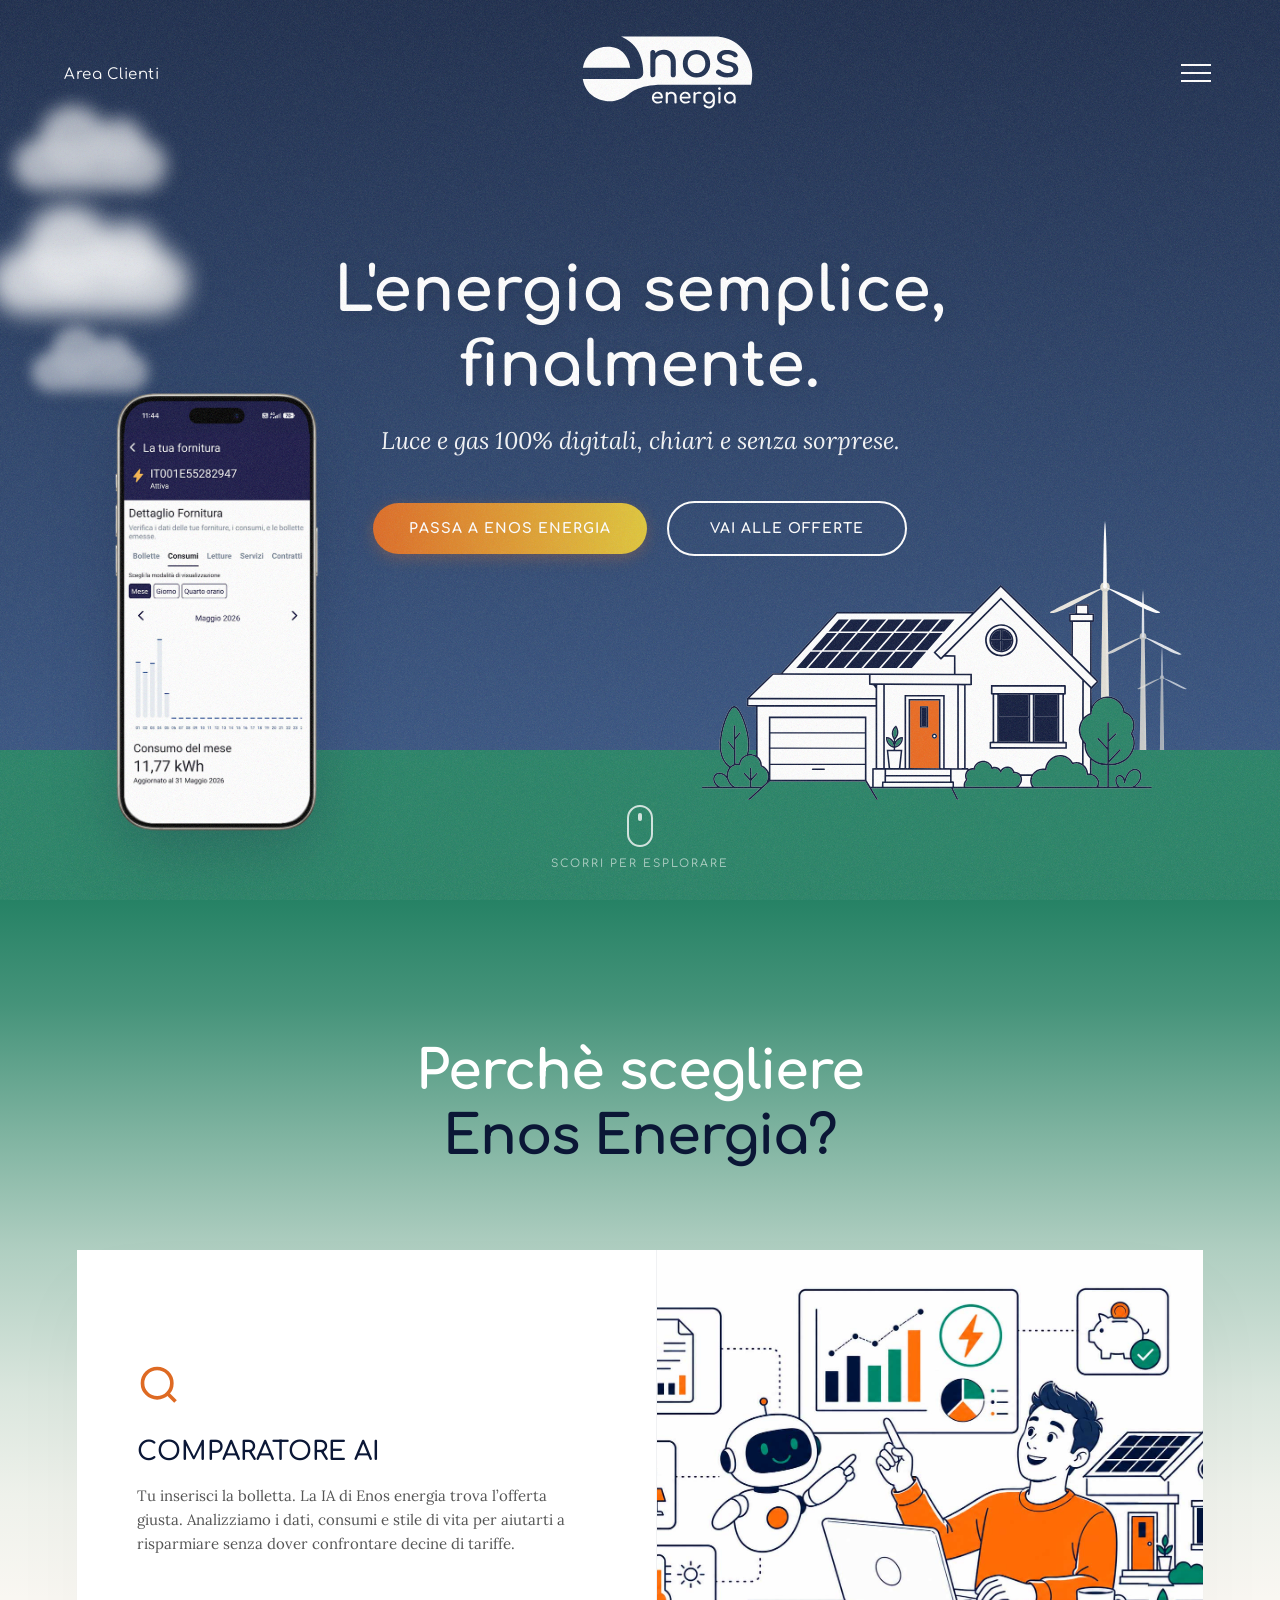
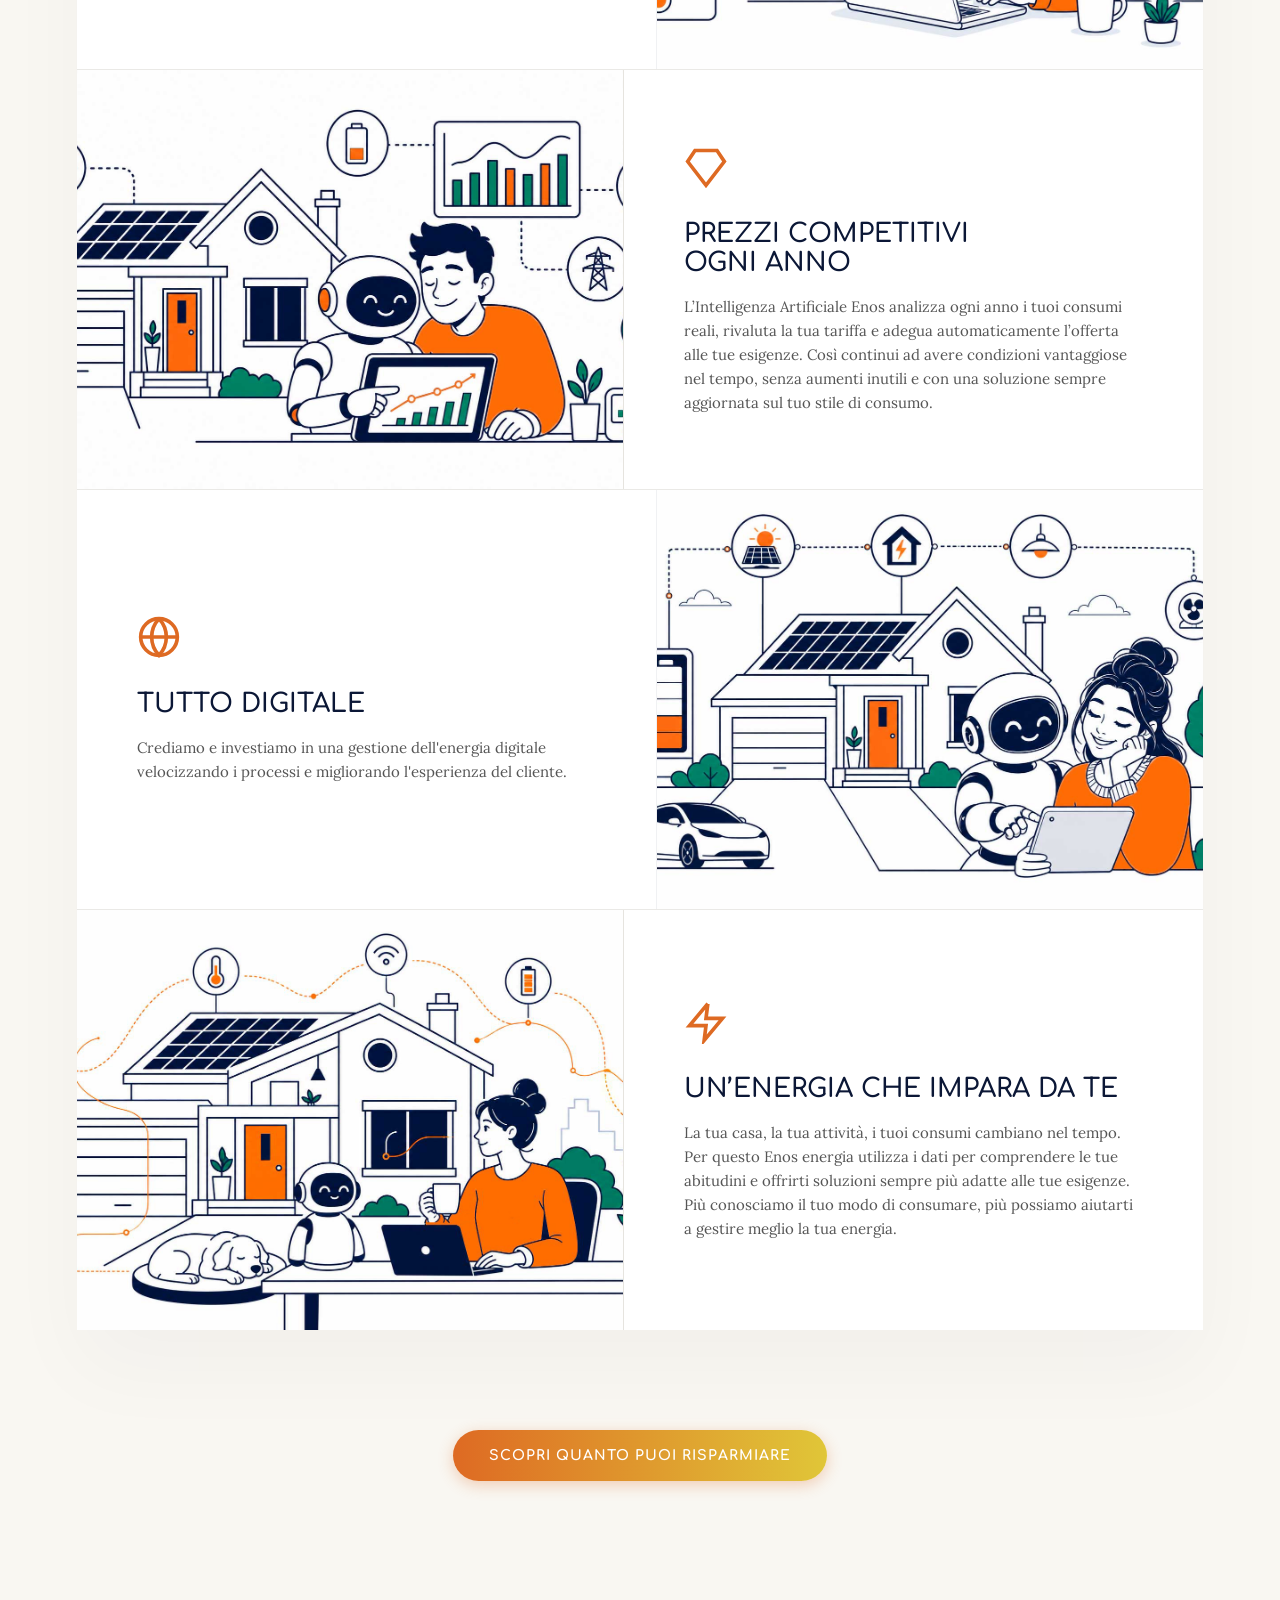
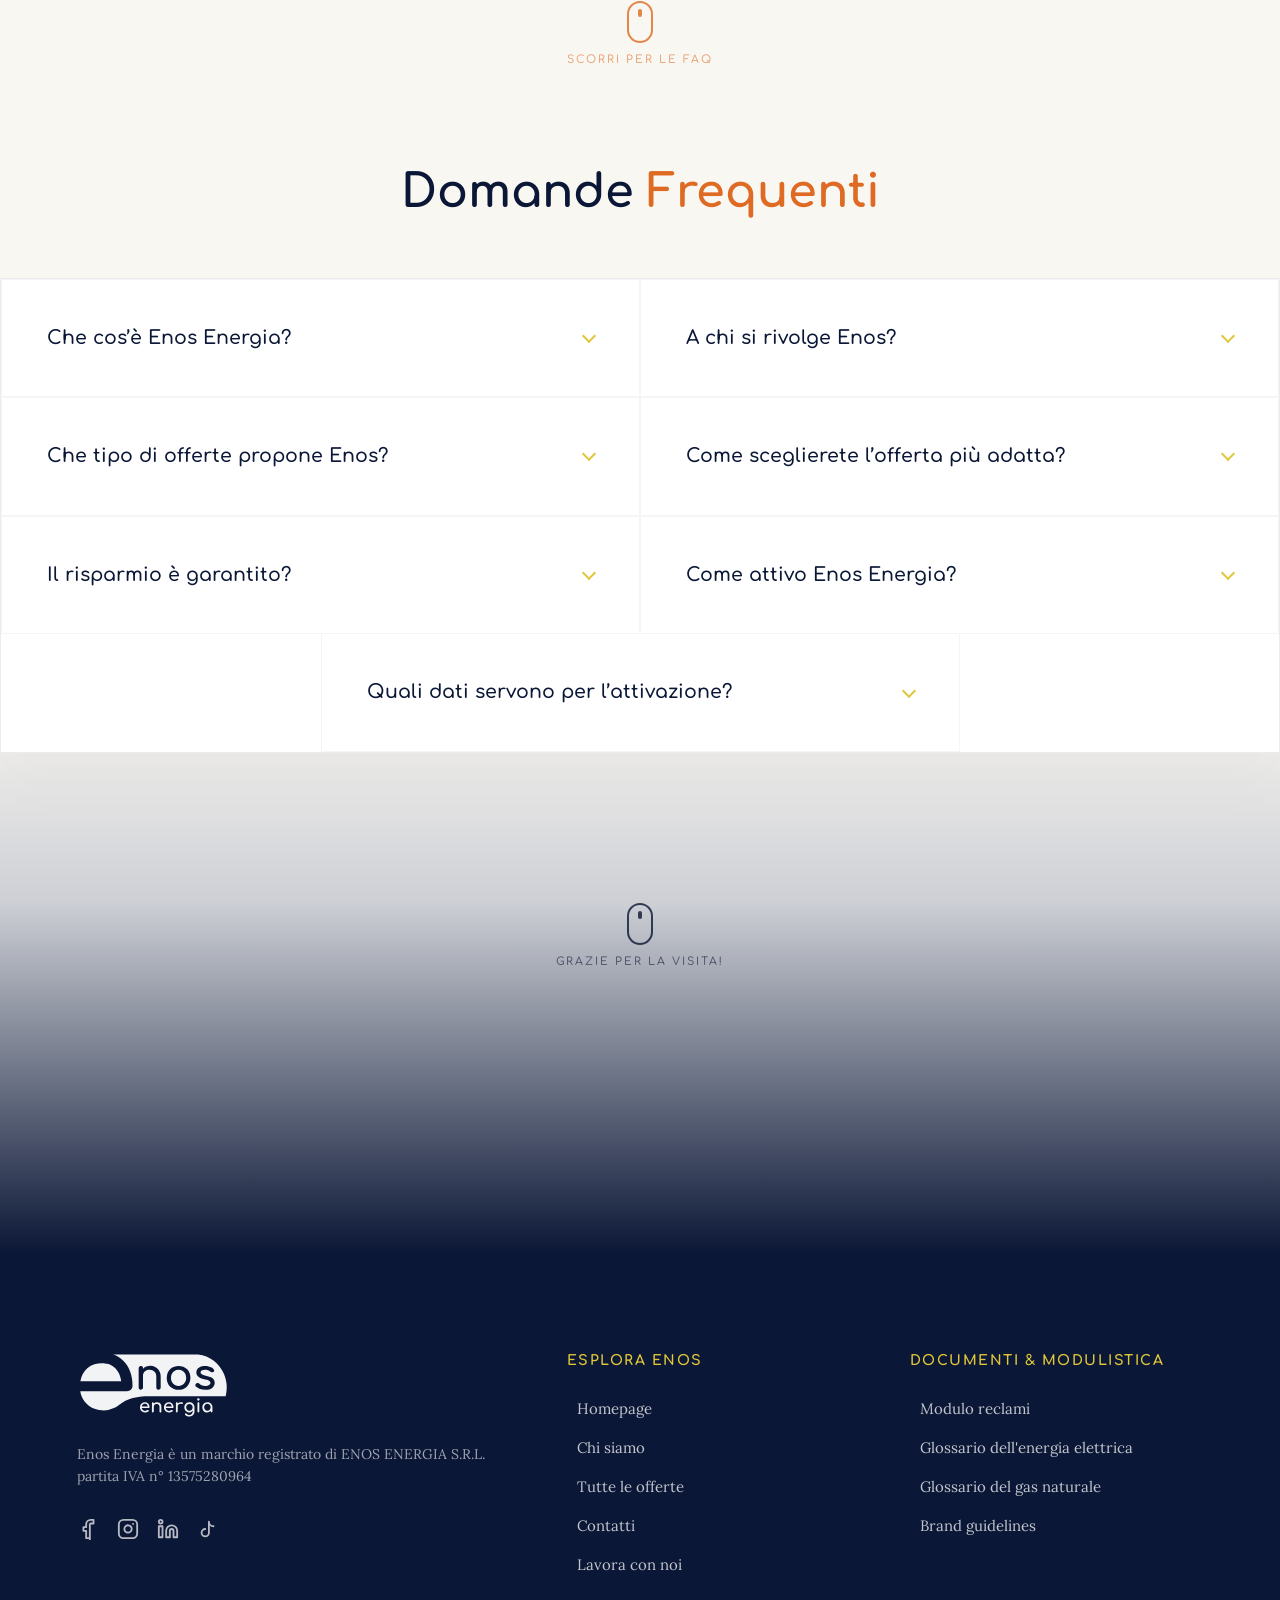
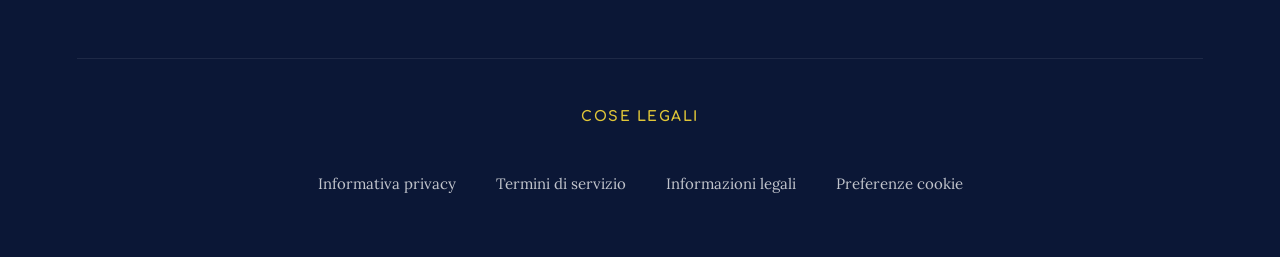
==== commit 79faef77: "feat: add contatti page, brand guidelines PDF, update CTE filters and site navigation" ====
--- a/index.html
+++ b/index.html
@@ -59,7 +59,7 @@
             <h1>L'energia semplice,<br>finalmente.</h1>
             <p>Luce e gas 100% digitali, chiari e senza sorprese.</p>
             <div class="hero-cta-group">
-                <a href="#passa" class="btn-cta btn-solid btn-glow">Passa a Enos energia</a>
+                <a href="contatti.html?motivo=preventivo" class="btn-cta btn-solid btn-glow">Passa a Enos energia</a>
                 <a href="cte.html" class="btn-cta btn-outline">Vai alle offerte</a>
             </div>
         </div>
@@ -224,7 +224,7 @@
 
         <div class="why-footer-cta animate-premium-glow-trigger">
             <div class="cta-content">
-                <a href="#preventivo" class="btn-cta btn-solid btn-glow">Scopri quanto puoi risparmiare</a>
+                <a href="contatti.html?motivo=preventivo" class="btn-cta btn-solid btn-glow">Scopri quanto puoi risparmiare</a>
             </div>
         </div>
     </section>
--- a/css/style.css
+++ b/css/style.css
@@ -220,7 +220,7 @@
     opacity: 0;
 }
 
-body:has(a:hover, button:hover, .btn-cta:hover, .faq-trigger:hover, .size-pill:hover, .filter-tab:hover, .value-card:hover, .service-bento-card:hover, .step-node:hover) #custom-cursor {
+body:has(a:hover, button:hover, .btn-cta:hover, .faq-trigger:hover, .size-pill:hover, .filter-tab:hover, .value-card:hover, .service-bento-card:hover, .step-node:hover, .reason-selector-card:hover, .file-dropzone:hover, .pill-radio:hover, .sidebar-pdf-item:hover) #custom-cursor {
     width: 45px;
     height: 45px;
     background-color: rgba(224, 198, 56, 0.15);
@@ -421,12 +421,12 @@
 .main-nav {
     display: flex;
     flex-direction: column;
-    gap: 30px;
+    gap: 22px;
 }
 
 .main-nav a {
     font-family: var(--font-heading);
-    font-size: clamp(40px, 5vw, 64px);
+    font-size: clamp(34px, 4.4vw, 56px);
     color: var(--white);
     text-decoration: none;
     font-weight: 700;
@@ -494,10 +494,11 @@
     transition-delay: 0s !important;
 }
 
-.overlay-menu.active .main-nav a:nth-child(1) { transition-delay: 0.3s; }
-.overlay-menu.active .main-nav a:nth-child(2) { transition-delay: 0.4s; }
-.overlay-menu.active .main-nav a:nth-child(3) { transition-delay: 0.5s; }
-.overlay-menu.active .main-nav a:nth-child(4) { transition-delay: 0.6s; }
+.overlay-menu.active .main-nav a:nth-child(1) { transition-delay: 0.25s; }
+.overlay-menu.active .main-nav a:nth-child(2) { transition-delay: 0.33s; }
+.overlay-menu.active .main-nav a:nth-child(3) { transition-delay: 0.41s; }
+.overlay-menu.active .main-nav a:nth-child(4) { transition-delay: 0.49s; }
+.overlay-menu.active .main-nav a:nth-child(5) { transition-delay: 0.57s; }
 
 .overlay-menu.active .secondary-nav a:nth-child(1) { transition-delay: 0.4s; }
 .overlay-menu.active .secondary-nav a:nth-child(2) { transition-delay: 0.45s; }
@@ -2922,3 +2923,756 @@
     .future-manifesto-card { padding: 50px 24px; }
     .future-signature-block { padding: 24px 20px; }
 }
+
+/* =========================================================================
+   13. PAGINA CONTATTI (contatti.html): SELETTORE MOTIVO, FORM DINAMICO & SIDEBAR
+   ========================================================================= */
+
+.contact-hero-banner {
+    background: linear-gradient(135deg, var(--premium-navy) 0%, #1d274d 52%, #7d3c16 100%);
+    padding: 170px 6% 90px 6%;
+    color: var(--white);
+    text-align: center;
+    position: relative;
+    overflow: hidden;
+}
+
+.contact-hero-banner::before {
+    content: '';
+    position: absolute;
+    width: 550px;
+    height: 550px;
+    background: radial-gradient(circle, rgba(224, 198, 56, 0.20) 0%, transparent 70%);
+    top: -170px;
+    right: -100px;
+    pointer-events: none;
+}
+
+.rule-pill-link {
+    text-decoration: none;
+    transition: all 0.3s ease;
+}
+
+.rule-pill-link:hover {
+    background: rgba(255, 255, 255, 0.18);
+    border-color: var(--premium-gold);
+    transform: translateY(-2px);
+}
+
+.contact-page-wrapper {
+    background-color: var(--bg-cream);
+    padding: 80px 6% 160px 6%;
+    max-width: 1400px;
+    margin: 0 auto;
+    position: relative;
+    z-index: 10;
+}
+
+/* --- SELETTORE A 3 CARD DEL MOTIVO DI CONTATTO --- */
+.contact-reasons-section {
+    margin-bottom: 65px;
+}
+
+.contact-reasons-header {
+    text-align: center;
+    max-width: 720px;
+    margin: 0 auto 42px auto;
+}
+
+.contact-reasons-header h2 {
+    font-family: var(--font-heading);
+    font-size: clamp(28px, 3.8vw, 42px);
+    color: var(--premium-navy);
+    font-weight: 700;
+    margin-bottom: 12px;
+}
+
+.contact-reasons-header h2 span {
+    color: var(--premium-orange);
+}
+
+.contact-reasons-header p {
+    font-size: 16.5px;
+    color: #555;
+    line-height: 1.6;
+}
+
+.reason-cards-grid {
+    display: grid;
+    grid-template-columns: repeat(3, 1fr);
+    gap: 24px;
+}
+
+.reason-selector-card {
+    background: var(--white);
+    border: 2px solid rgba(11, 23, 54, 0.08);
+    border-radius: 22px;
+    padding: 34px 30px;
+    text-align: left;
+    cursor: pointer;
+    transition: all 0.35s var(--transition-smooth);
+    display: flex;
+    flex-direction: column;
+    justify-content: space-between;
+    position: relative;
+    overflow: hidden;
+    font-family: var(--font-body);
+}
+
+.reason-selector-card:hover {
+    transform: translateY(-5px);
+    border-color: rgba(222, 106, 35, 0.45);
+    box-shadow: 0 22px 45px rgba(11, 23, 54, 0.07);
+}
+
+.reason-selector-card.active {
+    border-color: var(--premium-orange);
+    background: linear-gradient(180deg, #FFFFFF 0%, #FFFDF9 100%);
+    box-shadow: 0 24px 55px rgba(222, 106, 35, 0.15);
+    transform: translateY(-5px);
+}
+
+.reason-card-top {
+    display: flex;
+    align-items: center;
+    justify-content: space-between;
+    margin-bottom: 20px;
+    gap: 10px;
+}
+
+.reason-icon-wrap {
+    width: 52px;
+    height: 52px;
+    border-radius: 15px;
+    display: flex;
+    align-items: center;
+    justify-content: center;
+    transition: all 0.3s ease;
+}
+
+.reason-icon-wrap svg {
+    width: 26px;
+    height: 26px;
+}
+
+.reason-icon-wrap.orange {
+    background: rgba(222, 106, 35, 0.12);
+    color: var(--premium-orange);
+}
+
+.reason-icon-wrap.green {
+    background: rgba(38, 130, 101, 0.12);
+    color: var(--brand-green);
+}
+
+.reason-icon-wrap.navy {
+    background: rgba(11, 23, 54, 0.08);
+    color: var(--premium-navy);
+}
+
+.reason-selector-card.active .reason-icon-wrap {
+    background: var(--premium-orange);
+    color: var(--white);
+}
+
+.reason-step-badge {
+    font-family: var(--font-heading);
+    font-size: 11px;
+    font-weight: 700;
+    text-transform: uppercase;
+    letter-spacing: 1px;
+    color: #777;
+    background: #F4F1EA;
+    padding: 6px 12px;
+    border-radius: 20px;
+}
+
+.reason-selector-card h3 {
+    font-family: var(--font-heading);
+    font-size: 22px;
+    color: var(--premium-navy);
+    font-weight: 700;
+    margin-bottom: 10px;
+}
+
+.reason-selector-card p {
+    font-size: 14.5px;
+    line-height: 1.6;
+    color: #555;
+    margin-bottom: 22px;
+    flex-grow: 1;
+}
+
+.reason-active-indicator {
+    display: inline-flex;
+    align-items: center;
+    gap: 8px;
+    font-family: var(--font-heading);
+    font-size: 12px;
+    font-weight: 700;
+    text-transform: uppercase;
+    letter-spacing: 1.2px;
+    color: #888;
+    transition: color 0.3s ease;
+}
+
+.reason-active-indicator::before {
+    content: '';
+    width: 10px;
+    height: 10px;
+    border-radius: 50%;
+    border: 2px solid #ccc;
+    transition: all 0.3s ease;
+}
+
+.reason-selector-card.active .reason-active-indicator {
+    color: var(--premium-orange);
+}
+
+.reason-selector-card.active .reason-active-indicator::before {
+    background: var(--premium-orange);
+    border-color: var(--premium-orange);
+    box-shadow: 0 0 0 4px rgba(222, 106, 35, 0.2);
+}
+
+/* --- LAYOUT PRINCIPALE FORM + SIDEBAR --- */
+.contact-main-grid {
+    display: grid;
+    grid-template-columns: 1.45fr 0.85fr;
+    gap: 36px;
+    align-items: start;
+}
+
+.contact-form-card {
+    background: var(--white);
+    border: 1.5px solid rgba(11, 23, 54, 0.08);
+    border-radius: 26px;
+    padding: 52px 48px;
+    box-shadow: 0 25px 65px rgba(11, 23, 54, 0.04);
+}
+
+.form-card-header {
+    margin-bottom: 36px;
+    padding-bottom: 26px;
+    border-bottom: 1px solid rgba(11, 23, 54, 0.08);
+}
+
+.form-dynamic-badge {
+    display: inline-block;
+    font-family: var(--font-heading);
+    font-size: 11px;
+    font-weight: 700;
+    text-transform: uppercase;
+    letter-spacing: 1.8px;
+    color: var(--brand-green);
+    background: rgba(38, 130, 101, 0.12);
+    padding: 6px 14px;
+    border-radius: 20px;
+    margin-bottom: 14px;
+}
+
+.form-card-header h3 {
+    font-family: var(--font-heading);
+    font-size: clamp(22px, 2.8vw, 30px);
+    color: var(--premium-navy);
+    font-weight: 700;
+    margin-bottom: 10px;
+}
+
+.form-card-header p {
+    font-size: 15.5px;
+    line-height: 1.6;
+    color: #555;
+}
+
+/* --- CAMPI FORM --- */
+.enos-form {
+    display: flex;
+    flex-direction: column;
+    gap: 24px;
+}
+
+.form-row-2col {
+    display: grid;
+    grid-template-columns: 1fr 1fr;
+    gap: 22px;
+}
+
+.form-group {
+    display: flex;
+    flex-direction: column;
+    gap: 9px;
+}
+
+.form-group label {
+    font-family: var(--font-heading);
+    font-size: 13px;
+    font-weight: 700;
+    color: var(--premium-navy);
+}
+
+.form-group label span {
+    font-weight: 400;
+    color: #777;
+    font-size: 12px;
+}
+
+.form-group label .req,
+.privacy-checkbox-row .req {
+    color: var(--premium-orange);
+    font-weight: 700;
+}
+
+.form-group input[type="text"],
+.form-group input[type="email"],
+.form-group input[type="tel"],
+.form-group input[type="url"],
+.form-group select,
+.form-group textarea {
+    width: 100%;
+    padding: 15px 18px;
+    border-radius: 14px;
+    border: 1.5px solid rgba(11, 23, 54, 0.14);
+    background-color: #FCFAF5;
+    font-family: var(--font-body);
+    font-size: 15px;
+    color: var(--premium-navy);
+    transition: all 0.25s ease;
+    outline: none;
+}
+
+.form-group input:focus,
+.form-group select:focus,
+.form-group textarea:focus {
+    border-color: var(--premium-orange);
+    background-color: var(--white);
+    box-shadow: 0 0 0 4px rgba(222, 106, 35, 0.12);
+}
+
+/* --- PANNELLI DINAMICI MOTIVO --- */
+.dynamic-reason-panel {
+    display: none;
+    flex-direction: column;
+    gap: 22px;
+    padding: 24px;
+    background: #FCFAF5;
+    border: 1px solid rgba(11, 23, 54, 0.08);
+    border-radius: 18px;
+    animation: fadePanelIn 0.35s ease;
+}
+
+.dynamic-reason-panel.is-active {
+    display: flex;
+}
+
+@keyframes fadePanelIn {
+    from { opacity: 0; transform: translateY(8px); }
+    to { opacity: 1; transform: translateY(0); }
+}
+
+/* --- PILL RADIO (CASA VS IMPRESA) --- */
+.pill-radio-group {
+    display: grid;
+    grid-template-columns: 1fr 1fr;
+    gap: 10px;
+}
+
+.pill-radio {
+    display: flex;
+    align-items: center;
+    justify-content: center;
+    padding: 14px 14px;
+    border-radius: 12px;
+    border: 1.5px solid rgba(11, 23, 54, 0.14);
+    background: var(--white);
+    cursor: pointer;
+    font-family: var(--font-heading);
+    font-size: 13px;
+    font-weight: 700;
+    color: var(--premium-navy);
+    transition: all 0.25s ease;
+    text-align: center;
+}
+
+.pill-radio input {
+    display: none;
+}
+
+.pill-radio.active {
+    background: var(--premium-navy);
+    color: var(--white);
+    border-color: var(--premium-navy);
+}
+
+/* --- FILE DROPZONE (BOLLETTA & CV) --- */
+.file-dropzone {
+    display: flex;
+    align-items: center;
+    gap: 18px;
+    padding: 22px 24px;
+    border: 2px dashed rgba(11, 23, 54, 0.2);
+    border-radius: 16px;
+    background: var(--white);
+    cursor: pointer;
+    transition: all 0.3s ease;
+}
+
+.file-dropzone:hover,
+.file-dropzone.is-dragover {
+    border-color: var(--premium-orange);
+    background: rgba(222, 106, 35, 0.04);
+}
+
+.file-dropzone.has-file {
+    border-style: solid;
+    border-color: var(--brand-green);
+    background: rgba(38, 130, 101, 0.06);
+}
+
+.dropzone-icon {
+    width: 46px;
+    height: 46px;
+    border-radius: 12px;
+    background: rgba(222, 106, 35, 0.12);
+    color: var(--premium-orange);
+    display: flex;
+    align-items: center;
+    justify-content: center;
+    flex-shrink: 0;
+}
+
+.file-dropzone.has-file .dropzone-icon {
+    background: var(--brand-green);
+    color: var(--white);
+}
+
+.dropzone-icon svg {
+    width: 22px;
+    height: 22px;
+}
+
+.dropzone-text {
+    display: flex;
+    flex-direction: column;
+    gap: 4px;
+}
+
+.dropzone-text strong {
+    font-family: var(--font-heading);
+    font-size: 14px;
+    color: var(--premium-navy);
+}
+
+.dropzone-text span {
+    font-size: 12.5px;
+    color: #666;
+}
+
+/* --- BOX AVVISO RECLAMI NEL PANNELLO ASSISTENZA --- */
+.assistance-notice-box {
+    display: flex;
+    align-items: center;
+    gap: 14px;
+    padding: 16px 20px;
+    background: var(--white);
+    border-left: 4px solid var(--brand-green);
+    border-radius: 10px;
+    font-size: 14px;
+    color: #444;
+}
+
+.assistance-notice-box svg {
+    width: 22px;
+    height: 22px;
+    color: var(--brand-green);
+    flex-shrink: 0;
+}
+
+.assistance-notice-box a {
+    color: var(--premium-orange);
+    font-weight: 700;
+    text-decoration: underline;
+}
+
+/* --- PRIVACY & SUBMIT --- */
+.privacy-checkbox-row {
+    display: flex;
+    align-items: flex-start;
+    gap: 12px;
+    font-size: 13.5px;
+    line-height: 1.55;
+    color: #555;
+    cursor: pointer;
+}
+
+.privacy-checkbox-row input[type="checkbox"] {
+    width: 18px;
+    height: 18px;
+    margin-top: 2px;
+    accent-color: var(--premium-orange);
+    flex-shrink: 0;
+}
+
+.form-feedback-msg {
+    font-family: var(--font-heading);
+    font-size: 13px;
+    font-weight: 700;
+    display: none;
+    padding: 12px 16px;
+    border-radius: 10px;
+}
+
+.form-feedback-msg.is-error {
+    display: block;
+    background: rgba(217, 56, 41, 0.1);
+    color: #b82619;
+    border: 1px solid rgba(217, 56, 41, 0.25);
+}
+
+.form-submit-row {
+    display: flex;
+    justify-content: flex-start;
+}
+
+.form-submit-btn {
+    width: 100%;
+    cursor: pointer;
+    font-size: 14.5px;
+    padding: 20px 36px;
+}
+
+/* --- STATO DI CONFERMA INVIO --- */
+.form-success-state {
+    text-align: center;
+    padding: 40px 20px;
+    animation: fadePanelIn 0.4s ease;
+}
+
+.success-check-circle {
+    width: 72px;
+    height: 72px;
+    border-radius: 50%;
+    background: rgba(38, 130, 101, 0.14);
+    color: var(--brand-green);
+    display: flex;
+    align-items: center;
+    justify-content: center;
+    margin: 0 auto 22px auto;
+}
+
+.success-check-circle svg {
+    width: 36px;
+    height: 36px;
+}
+
+.form-success-state h3 {
+    font-family: var(--font-heading);
+    font-size: 28px;
+    color: var(--premium-navy);
+    margin-bottom: 14px;
+}
+
+.form-success-state p {
+    font-size: 16px;
+    line-height: 1.65;
+    color: #555;
+    max-width: 520px;
+    margin: 0 auto 30px auto;
+}
+
+.success-actions {
+    display: flex;
+    justify-content: center;
+    flex-wrap: wrap;
+    gap: 16px;
+}
+
+.btn-outline-dark {
+    background: transparent;
+    color: var(--premium-navy);
+    border: 2px solid var(--premium-navy);
+    cursor: pointer;
+}
+
+.btn-outline-dark:hover {
+    background: var(--premium-navy);
+    color: var(--white);
+}
+
+/* --- COLONNA SIDEBAR DESTRA --- */
+.contact-sidebar {
+    display: flex;
+    flex-direction: column;
+    gap: 28px;
+}
+
+.sidebar-info-card {
+    background: var(--white);
+    border: 1.5px solid rgba(11, 23, 54, 0.08);
+    border-radius: 24px;
+    padding: 40px 36px;
+    box-shadow: 0 20px 50px rgba(11, 23, 54, 0.04);
+}
+
+.sidebar-info-card.navy-card {
+    background: linear-gradient(145deg, var(--premium-navy) 0%, #152958 100%);
+    color: var(--white);
+    border-color: rgba(224, 198, 56, 0.25);
+}
+
+.sidebar-info-card h3 {
+    font-family: var(--font-heading);
+    font-size: 24px;
+    font-weight: 700;
+    margin-bottom: 10px;
+}
+
+.sidebar-info-card > p {
+    font-size: 14.5px;
+    line-height: 1.6;
+    color: #555;
+    margin-bottom: 28px;
+}
+
+.sidebar-info-card.navy-card > p {
+    color: rgba(255, 255, 255, 0.8);
+}
+
+.direct-contact-list {
+    list-style: none;
+    display: flex;
+    flex-direction: column;
+    gap: 22px;
+}
+
+.direct-contact-list li {
+    display: flex;
+    align-items: flex-start;
+    gap: 14px;
+}
+
+.dc-icon {
+    width: 42px;
+    height: 42px;
+    border-radius: 12px;
+    background: rgba(224, 198, 56, 0.15);
+    color: var(--premium-gold);
+    display: flex;
+    align-items: center;
+    justify-content: center;
+    flex-shrink: 0;
+}
+
+.dc-icon svg {
+    width: 20px;
+    height: 20px;
+}
+
+.direct-contact-list strong {
+    display: block;
+    font-family: var(--font-heading);
+    font-size: 13px;
+    color: var(--premium-gold);
+    margin-bottom: 3px;
+}
+
+.direct-contact-list span,
+.direct-contact-list a {
+    font-size: 14.5px;
+    line-height: 1.5;
+    color: rgba(255, 255, 255, 0.9);
+    text-decoration: none;
+}
+
+.direct-contact-list a:hover {
+    color: var(--premium-orange);
+    text-decoration: underline;
+}
+
+/* --- LISTA DOCUMENTI PDF NELLA SIDEBAR --- */
+.sidebar-pdf-links {
+    display: flex;
+    flex-direction: column;
+    gap: 12px;
+}
+
+.sidebar-pdf-item {
+    display: flex;
+    align-items: center;
+    gap: 14px;
+    padding: 14px 16px;
+    border-radius: 14px;
+    background: #FCFAF5;
+    border: 1px solid rgba(11, 23, 54, 0.08);
+    text-decoration: none;
+    transition: all 0.3s ease;
+}
+
+.sidebar-pdf-item:hover {
+    border-color: var(--premium-orange);
+    background: var(--white);
+    transform: translateX(4px);
+    box-shadow: 0 10px 25px rgba(11, 23, 54, 0.06);
+}
+
+.pdf-badge {
+    font-family: var(--font-heading);
+    font-size: 10px;
+    font-weight: 700;
+    padding: 6px 9px;
+    border-radius: 8px;
+    background: var(--premium-navy);
+    color: var(--white);
+    flex-shrink: 0;
+}
+
+.pdf-badge.gold {
+    background: var(--premium-orange);
+    color: var(--white);
+}
+
+.pdf-meta {
+    flex: 1;
+    display: flex;
+    flex-direction: column;
+    gap: 2px;
+}
+
+.pdf-meta strong {
+    font-family: var(--font-heading);
+    font-size: 13.5px;
+    color: var(--premium-navy);
+}
+
+.pdf-meta span {
+    font-size: 12px;
+    color: #666;
+}
+
+.sidebar-pdf-item svg {
+    width: 18px;
+    height: 18px;
+    color: var(--premium-orange);
+    flex-shrink: 0;
+}
+
+@media (max-width: 991px) {
+    .reason-cards-grid,
+    .contact-main-grid,
+    .form-row-2col {
+        grid-template-columns: 1fr;
+    }
+
+    .contact-form-card {
+        padding: 36px 28px;
+    }
+}
+
+@media (max-width: 768px) {
+    .contact-hero-banner { padding: 140px 5% 60px 5%; }
+    .contact-page-wrapper { padding: 50px 5% 100px 5%; }
+    .reason-selector-card { padding: 26px 22px; }
+    .contact-form-card { padding: 28px 20px; }
+    .dynamic-reason-panel { padding: 18px; }
+    .sidebar-info-card { padding: 30px 22px; }
+}
